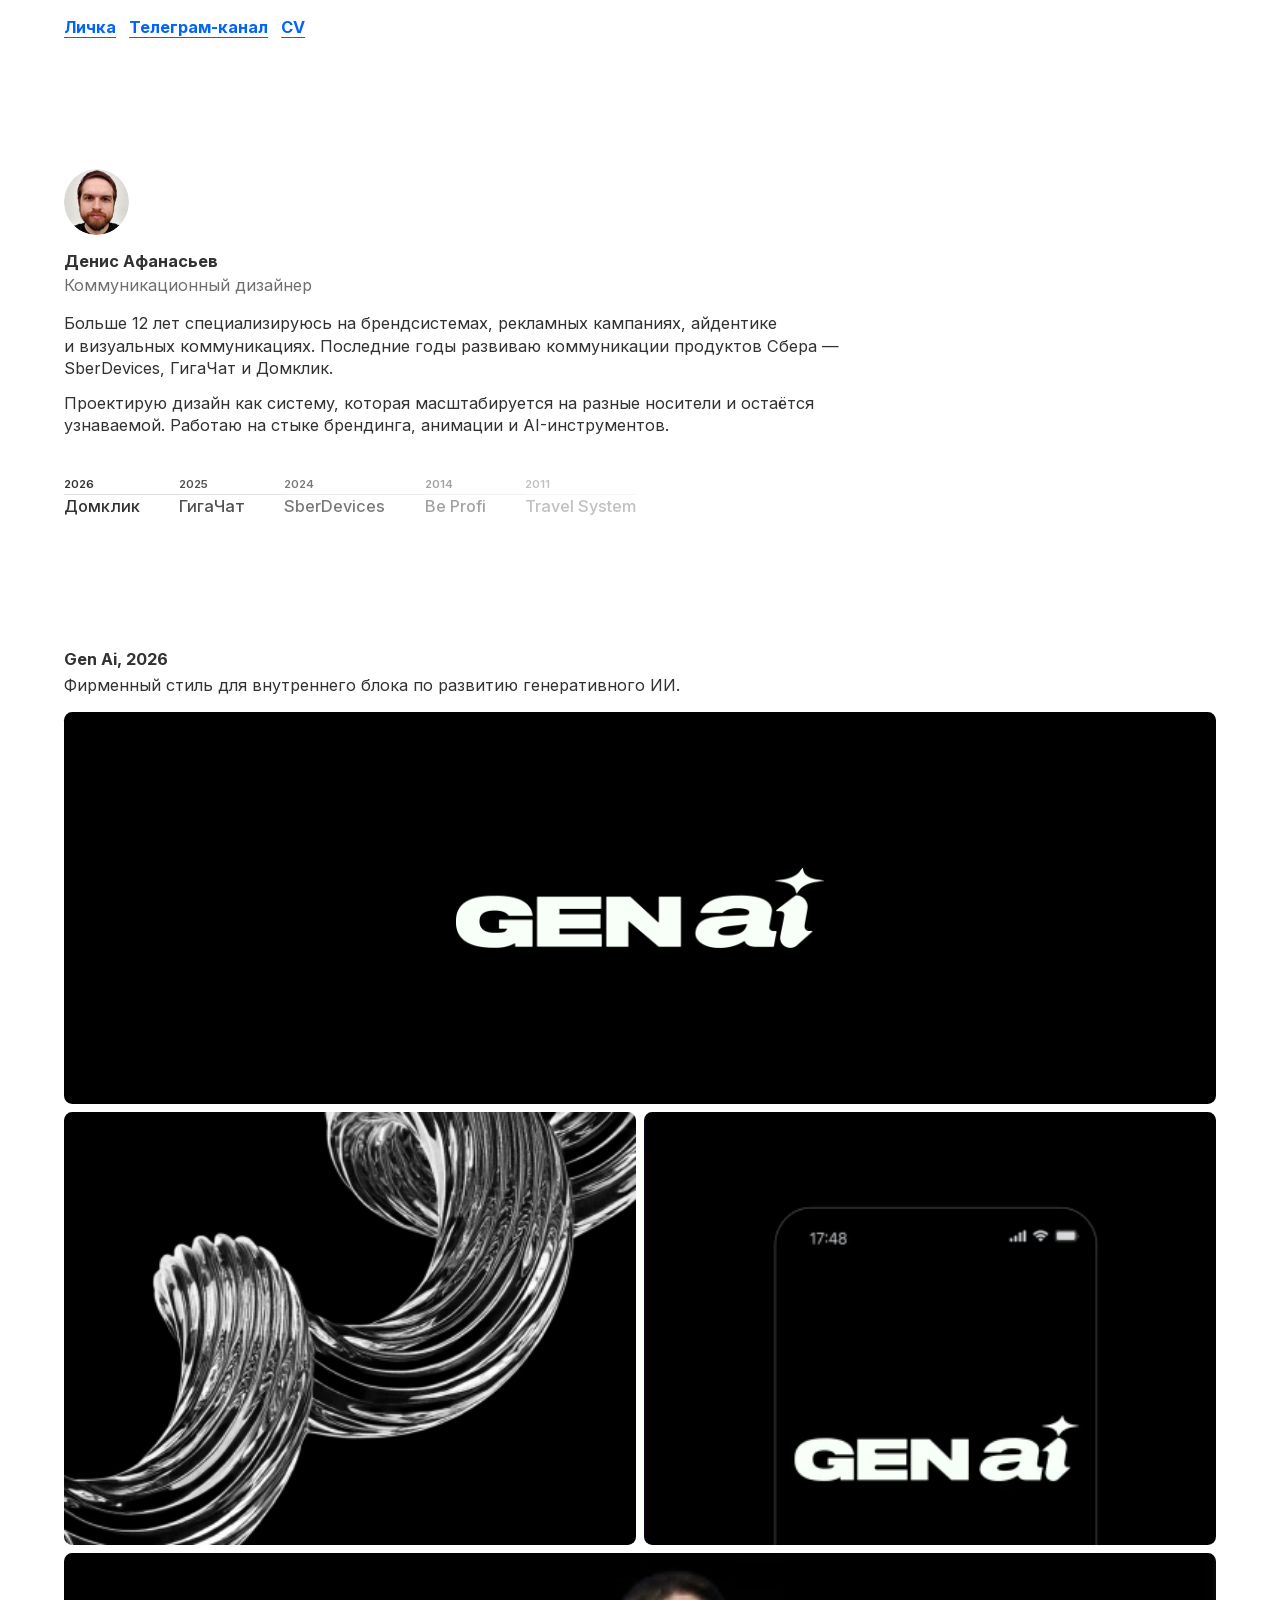
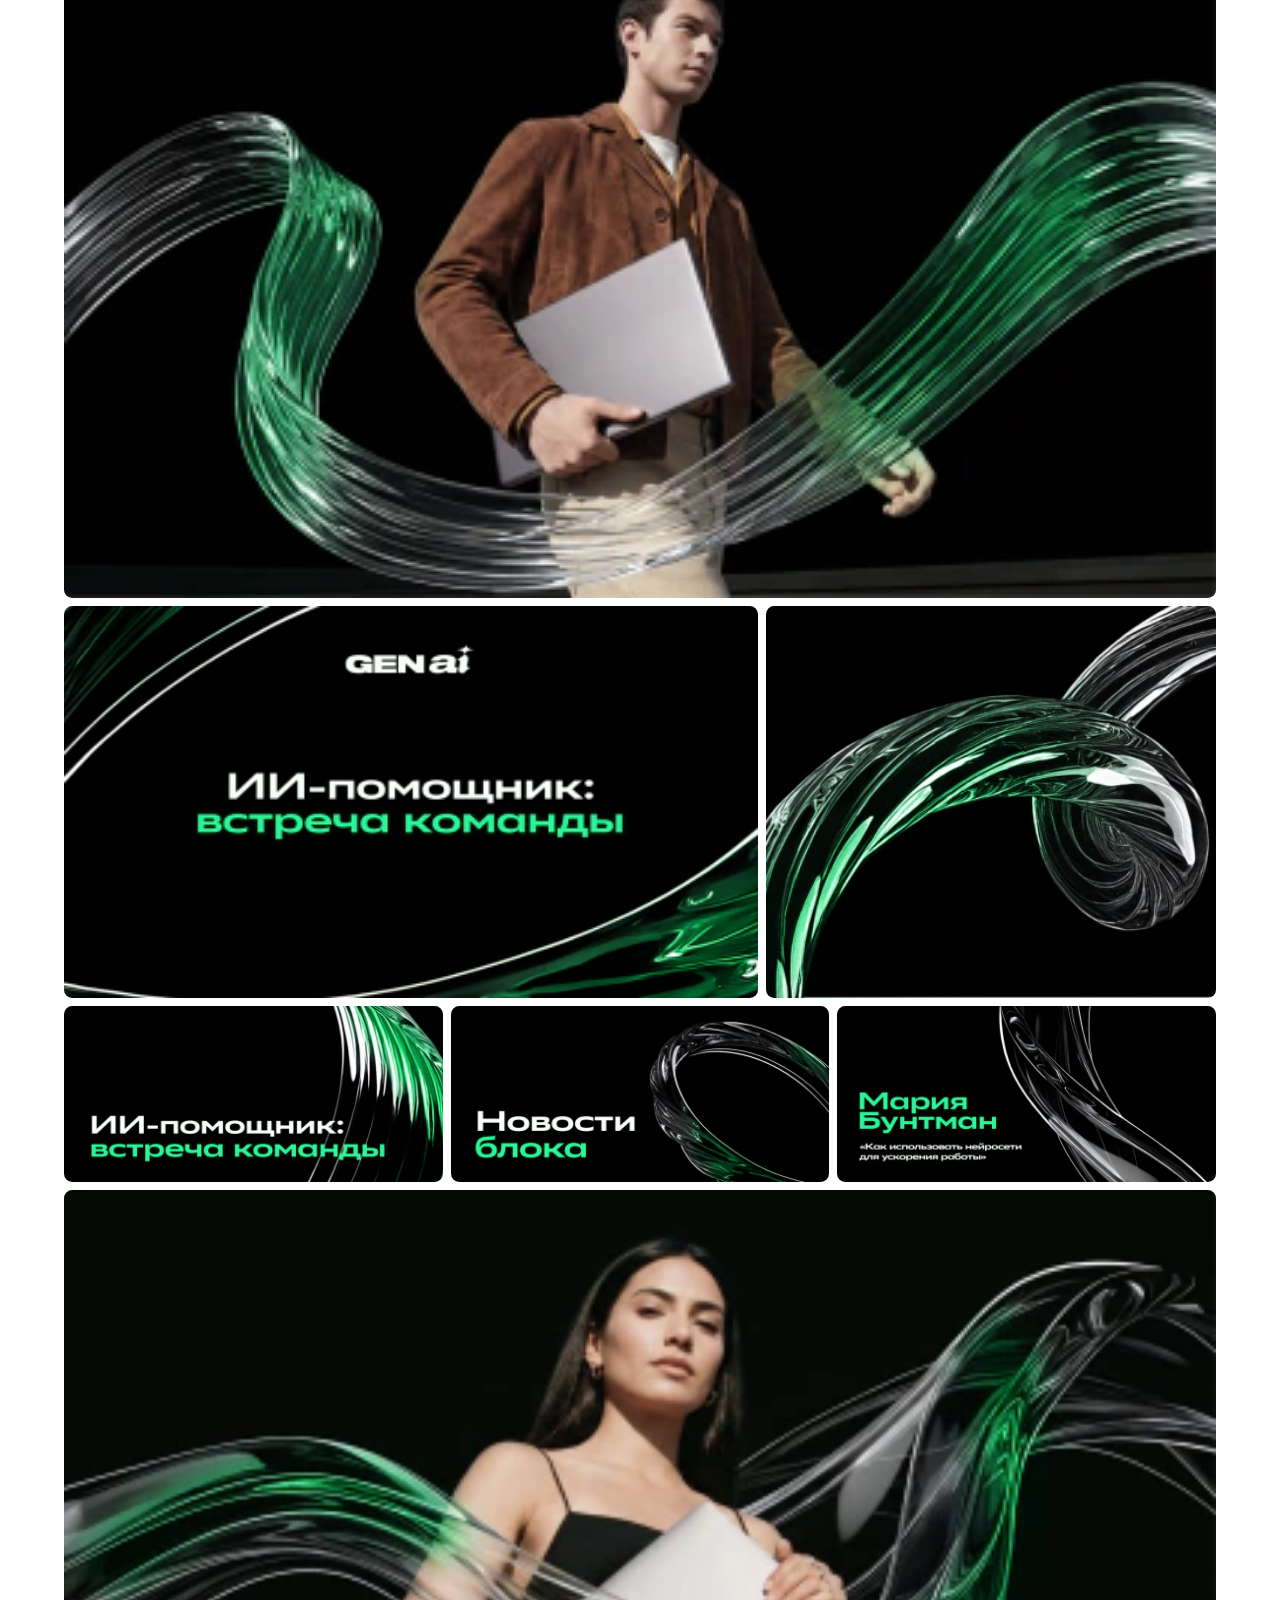
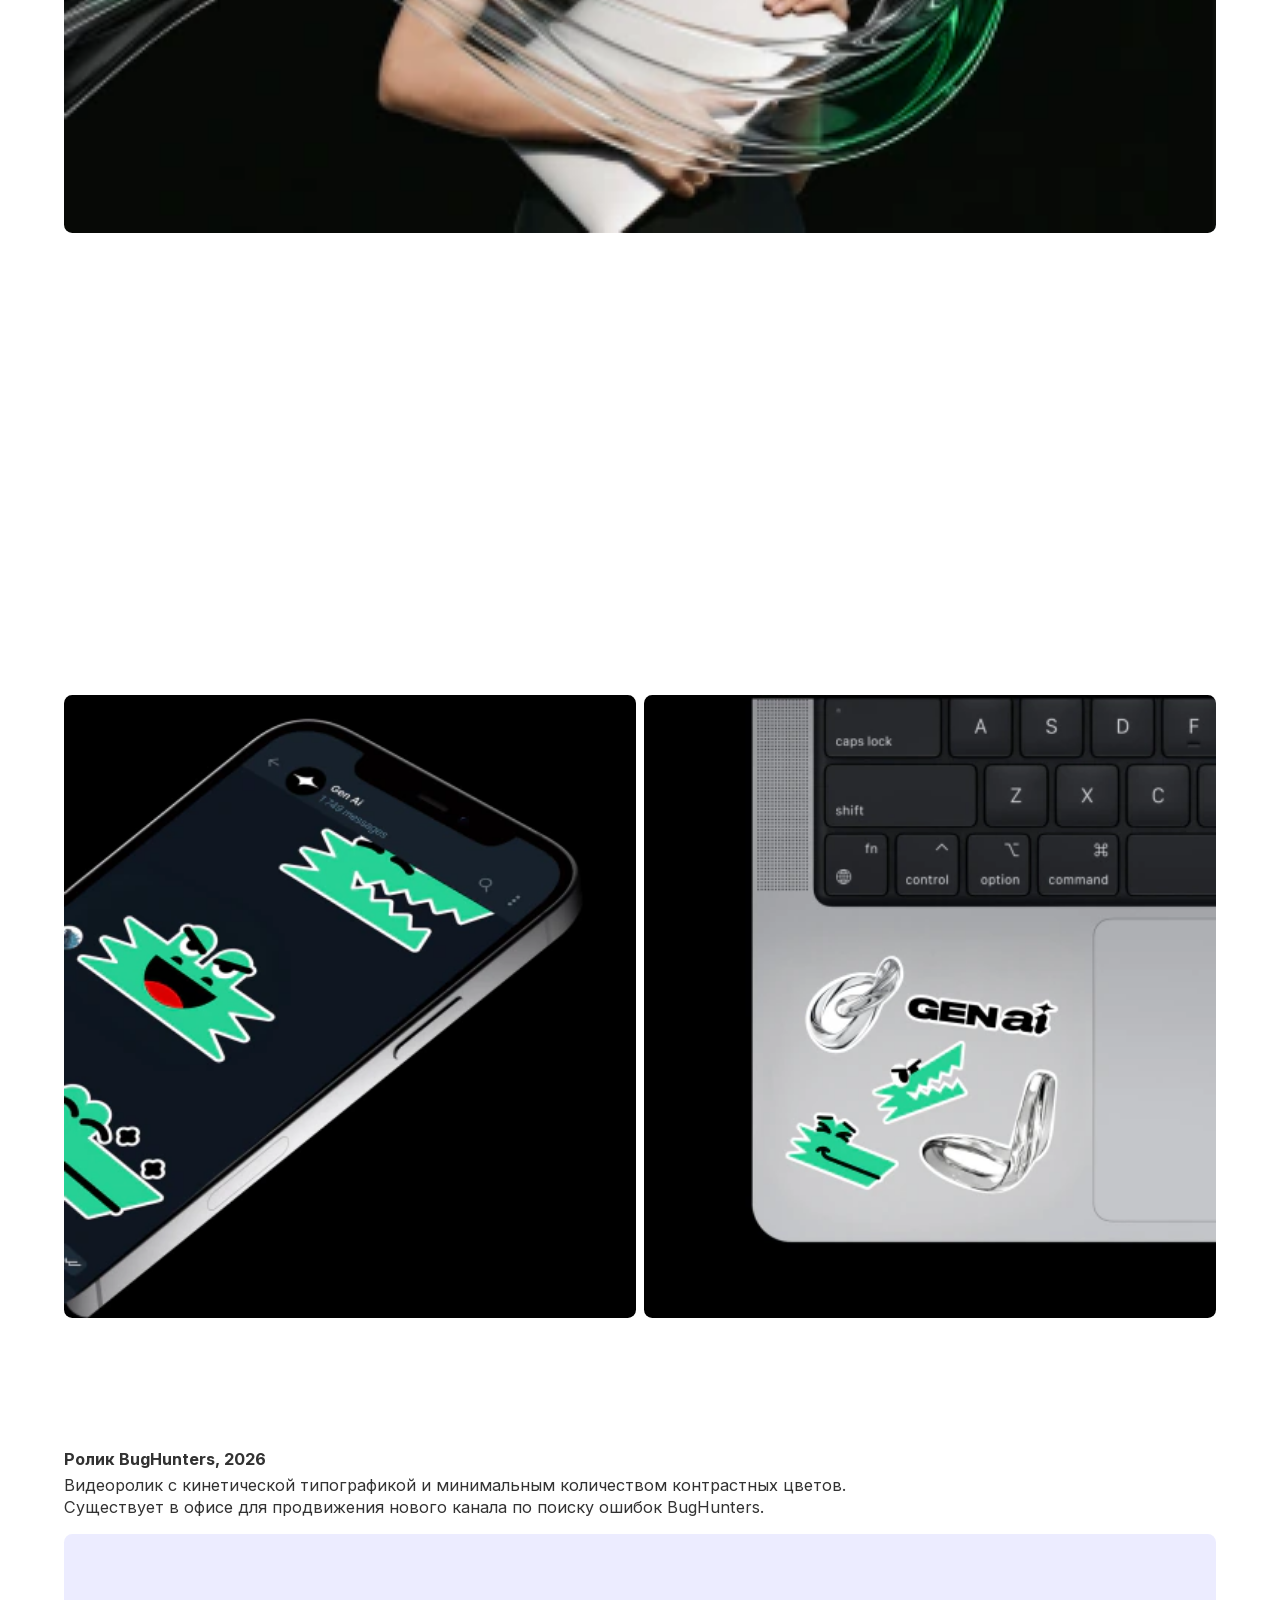
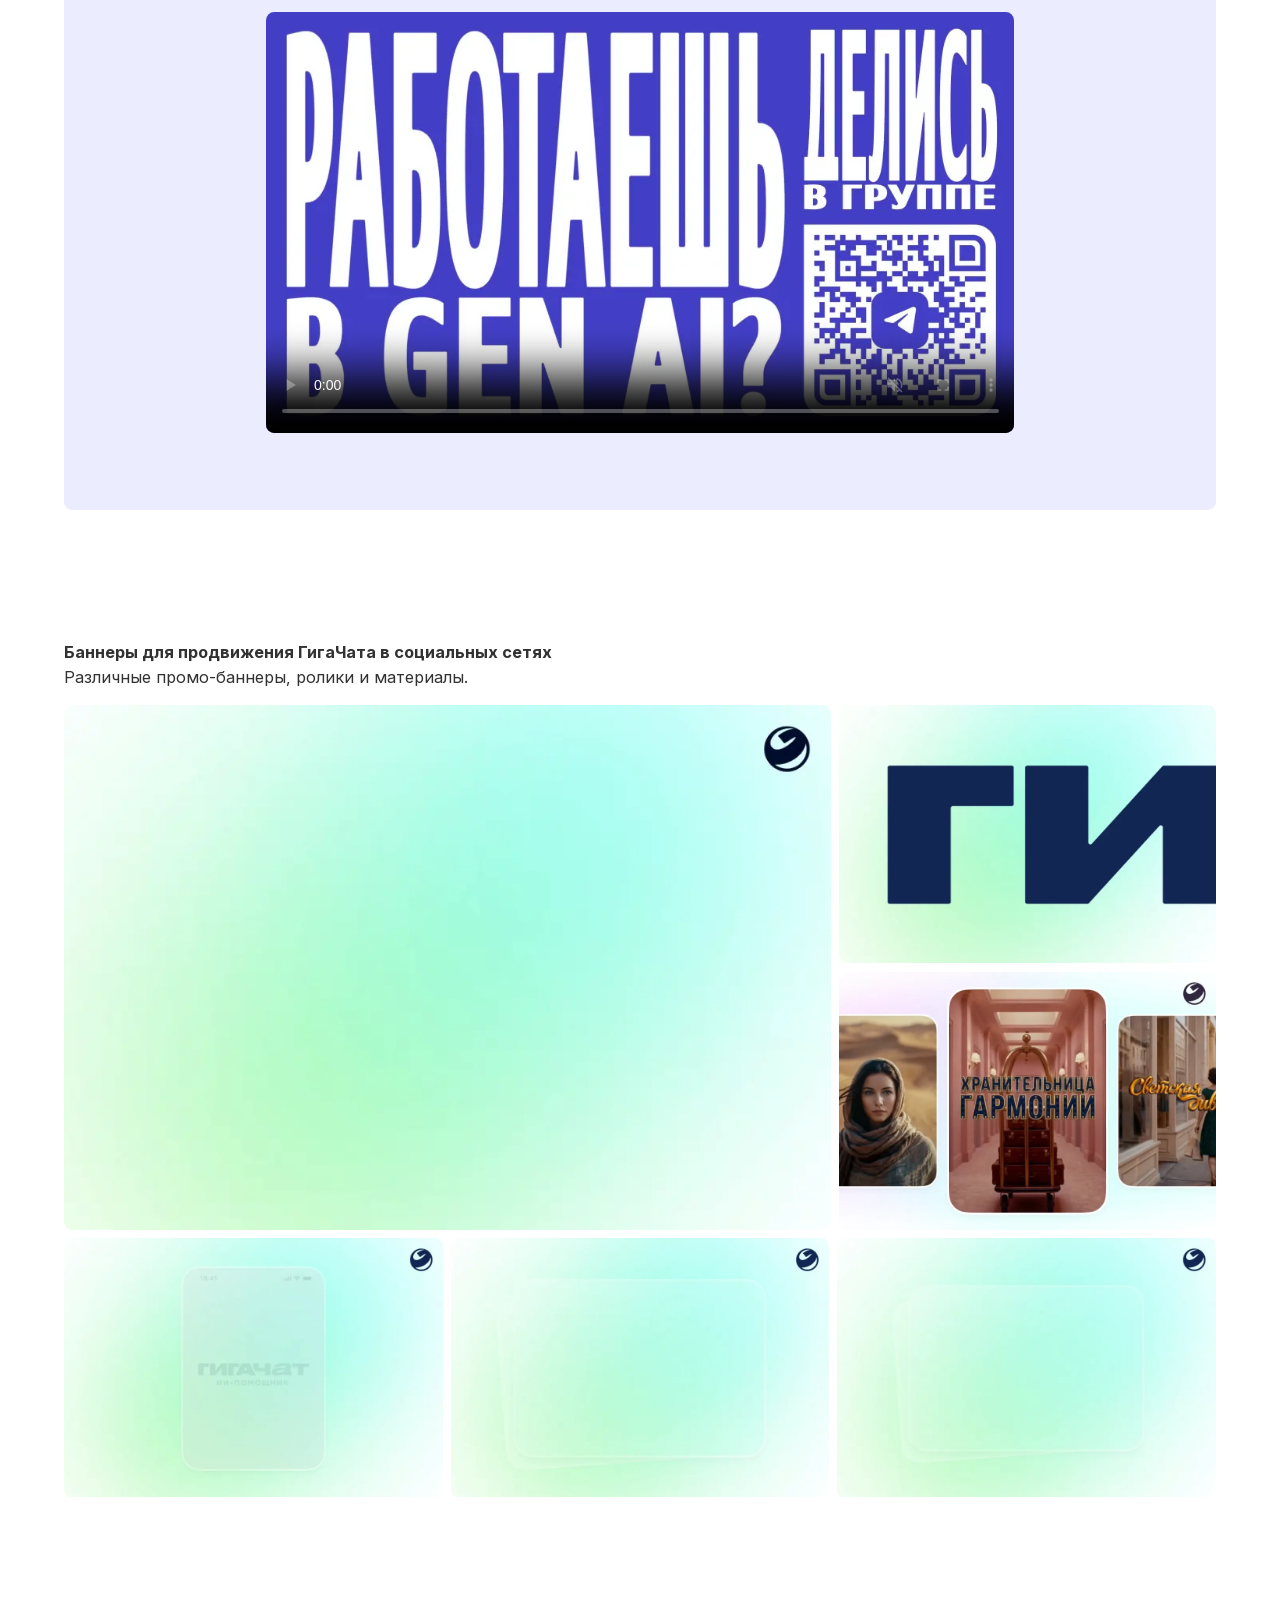
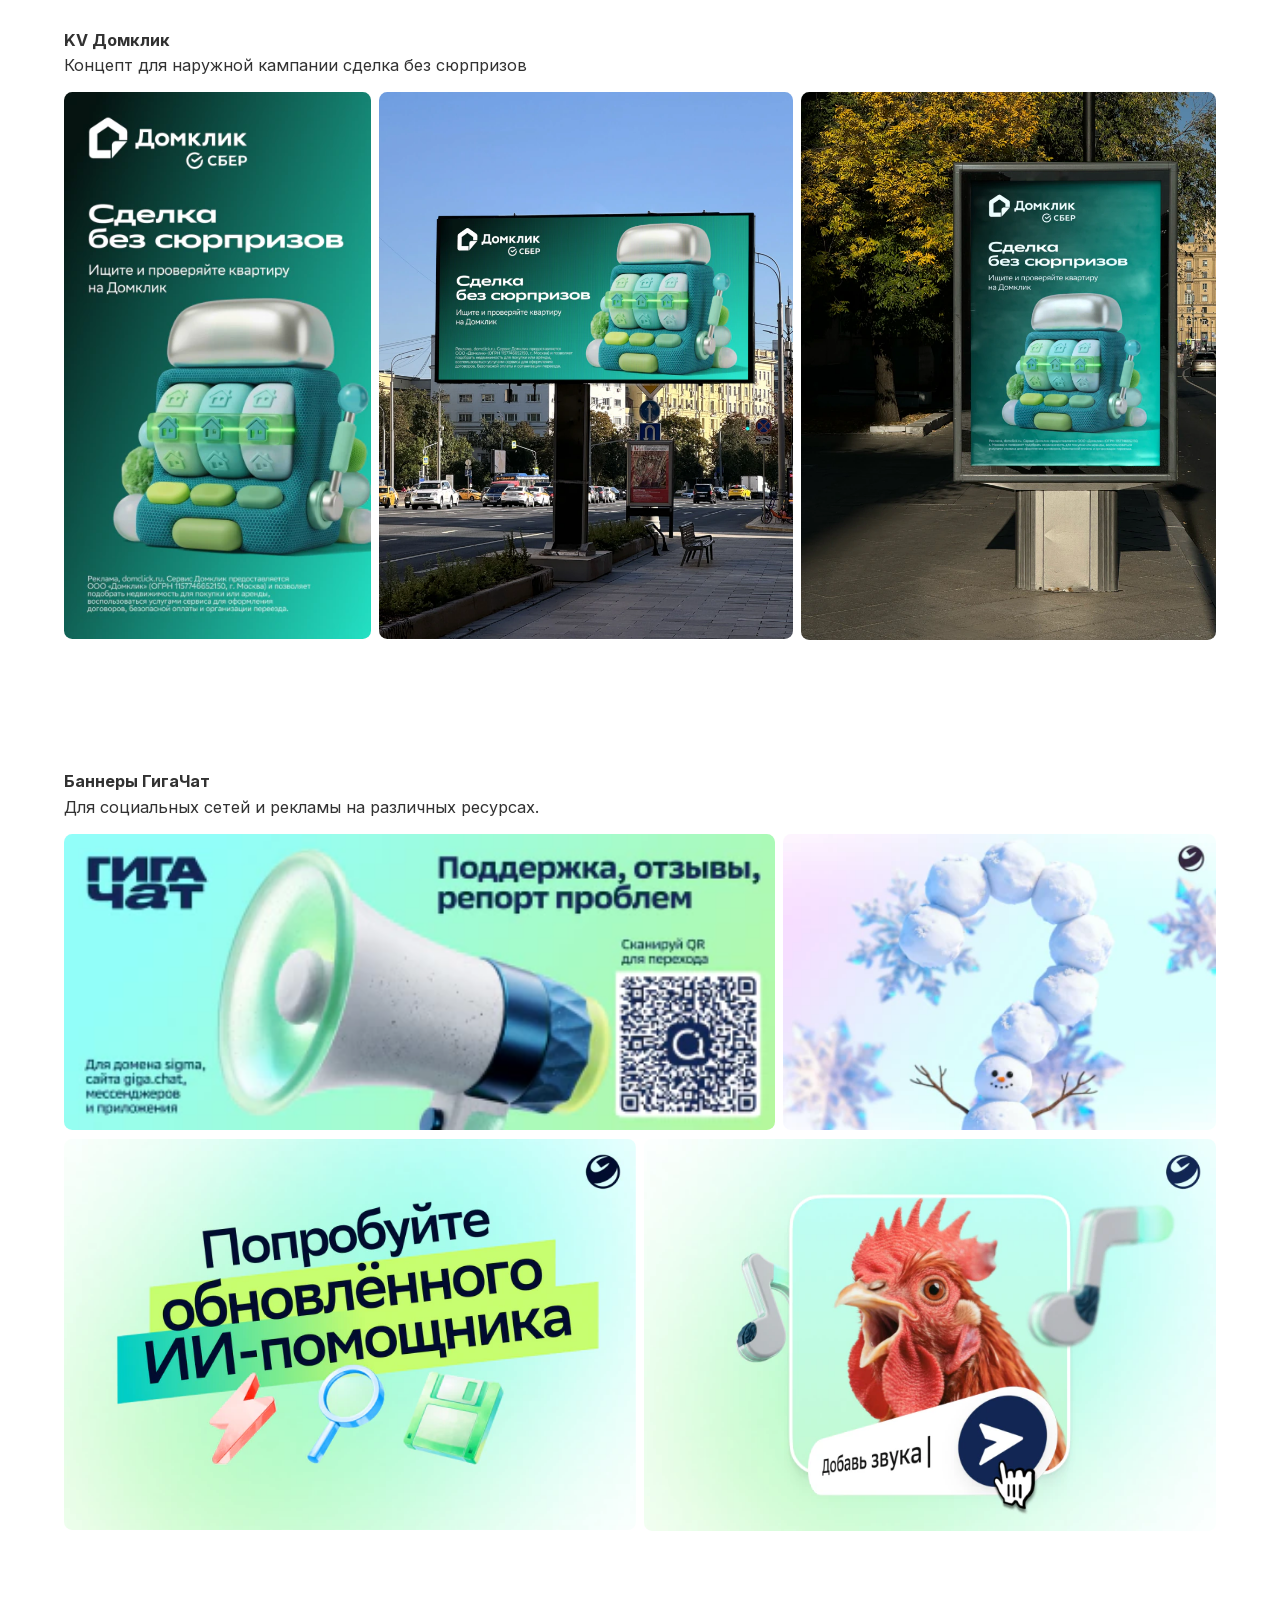
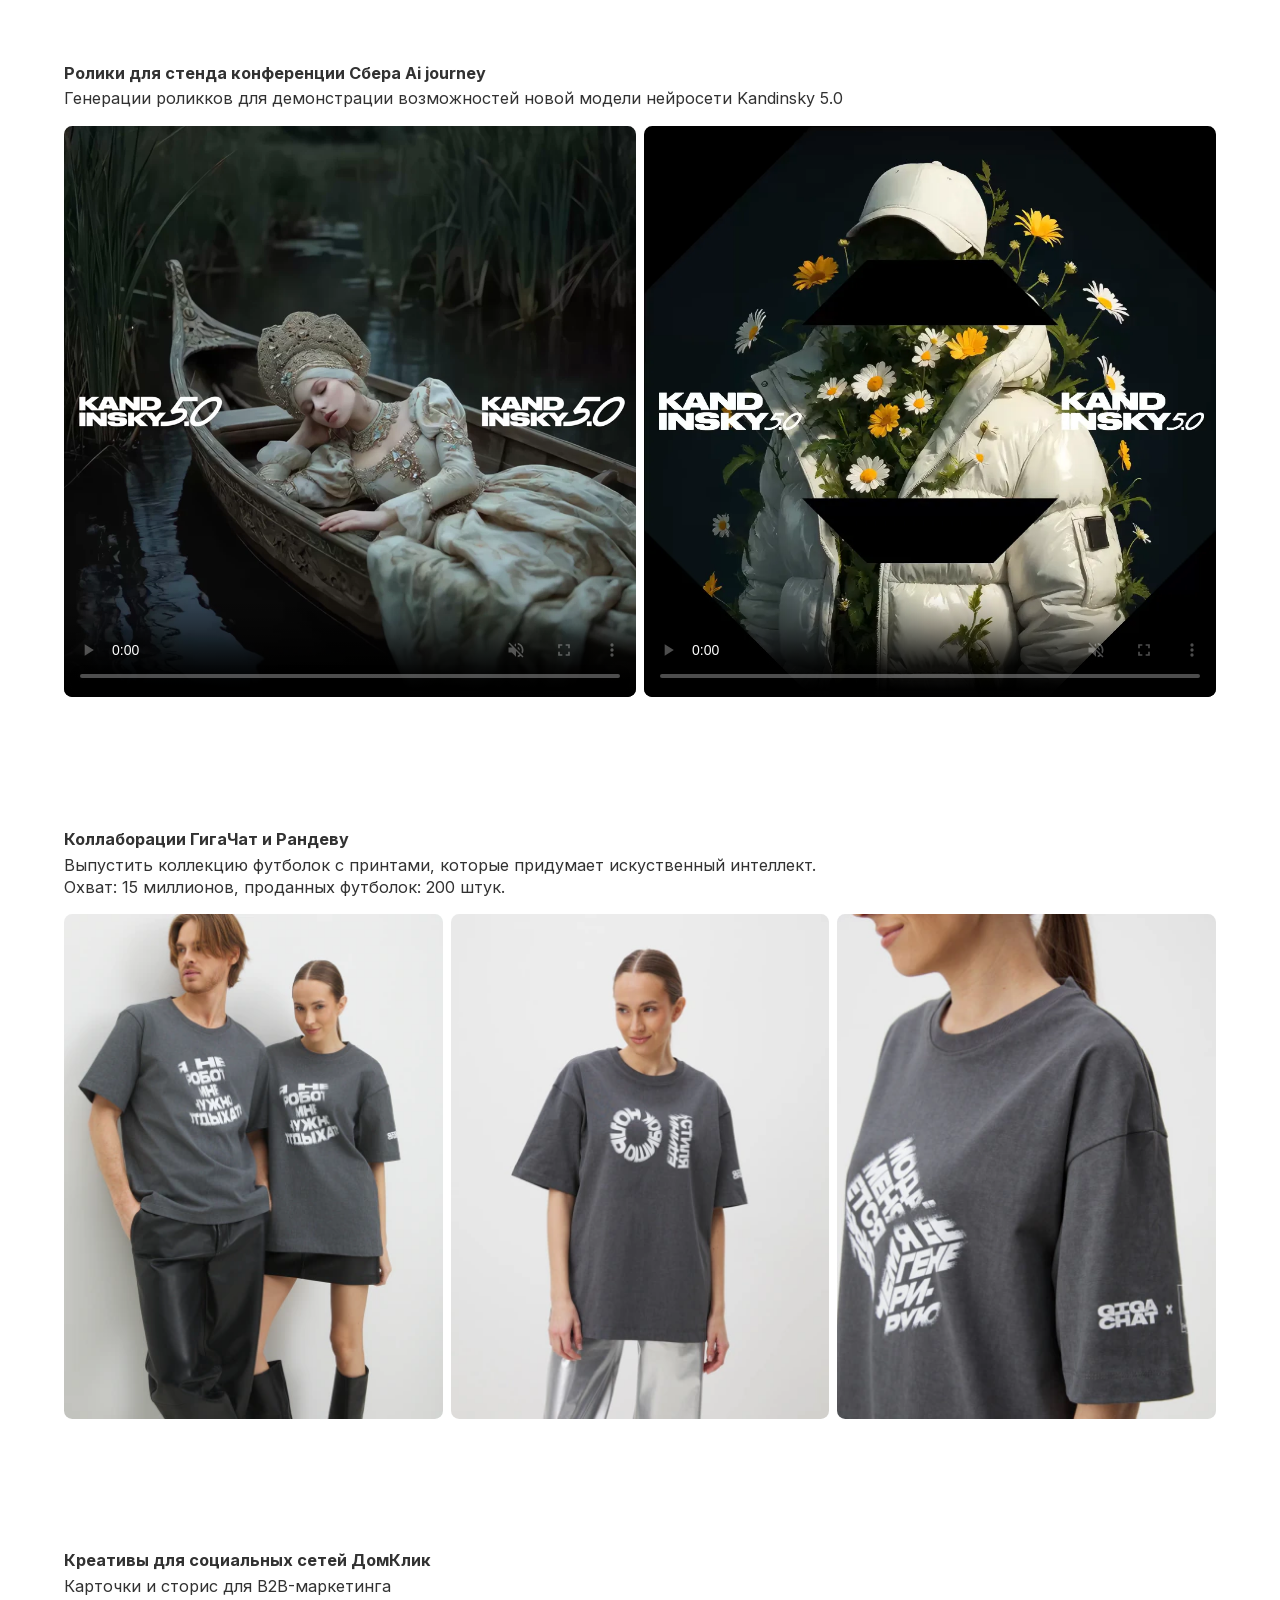
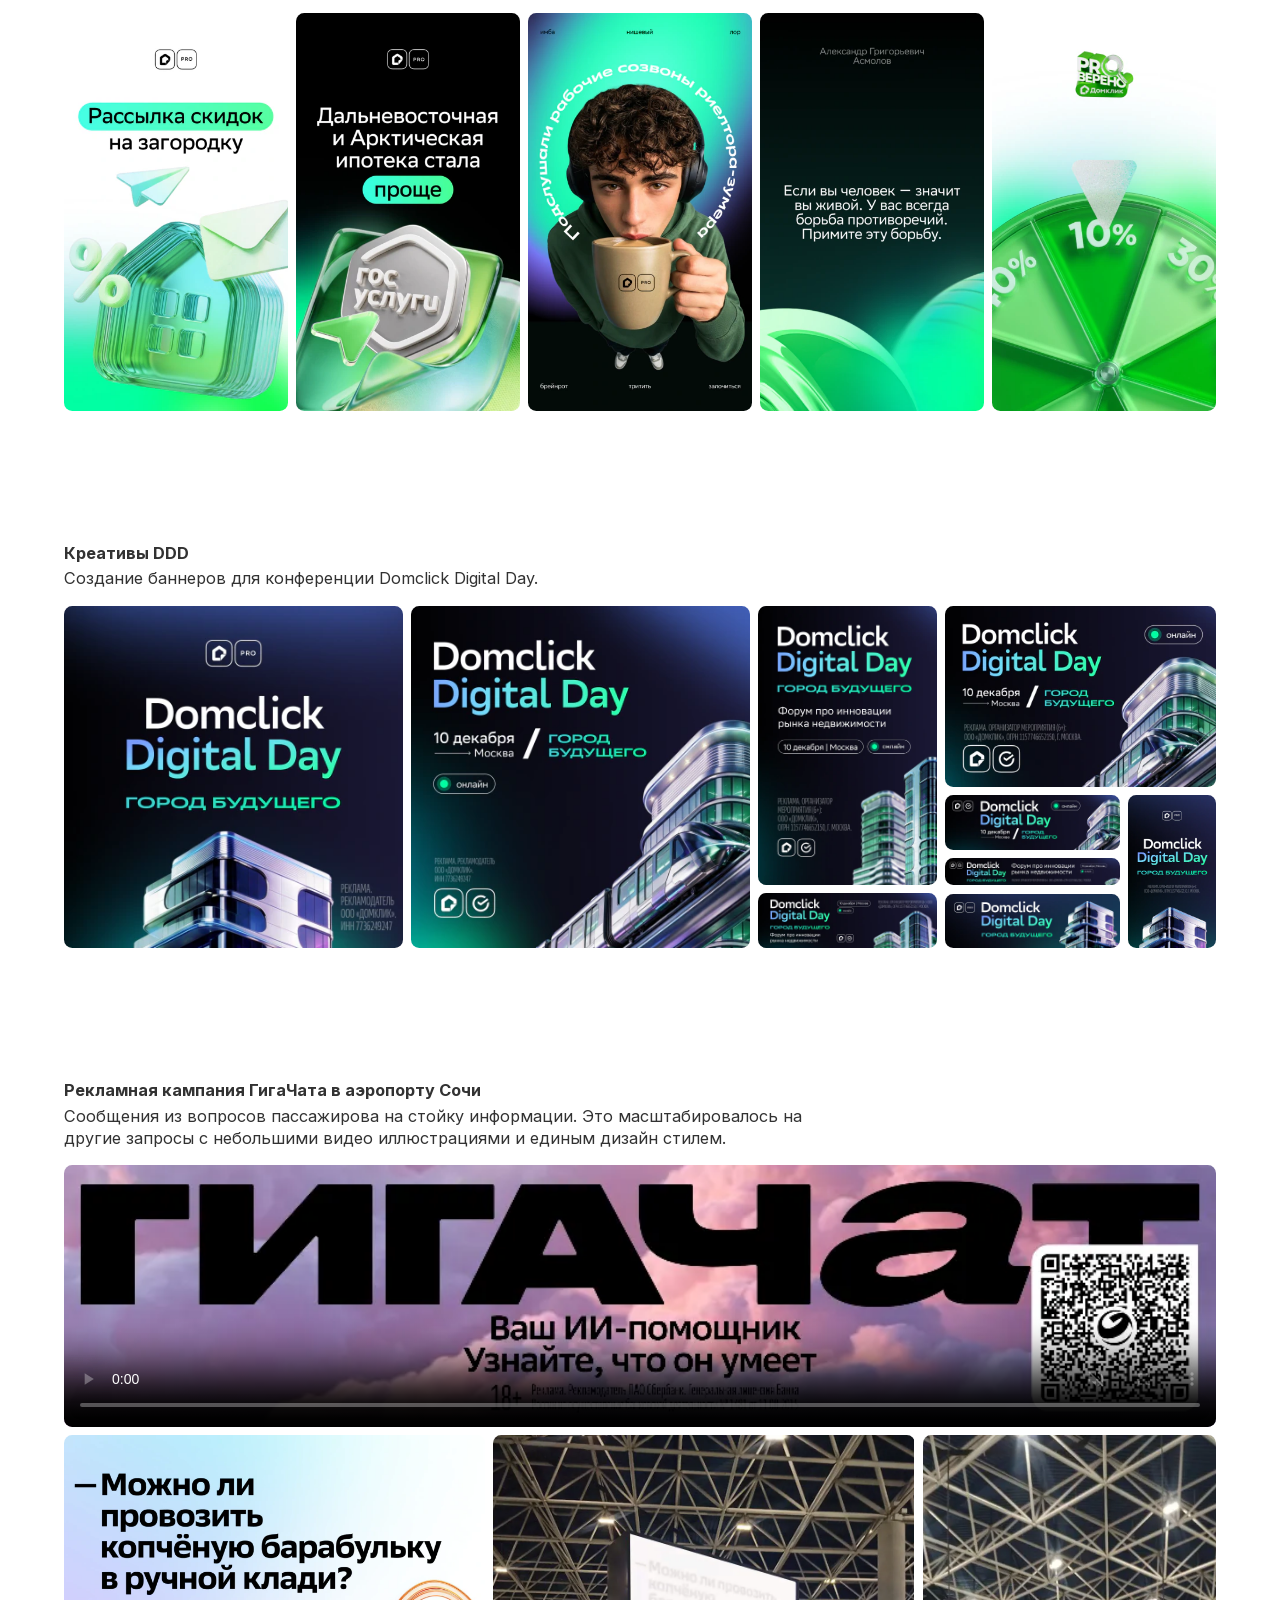
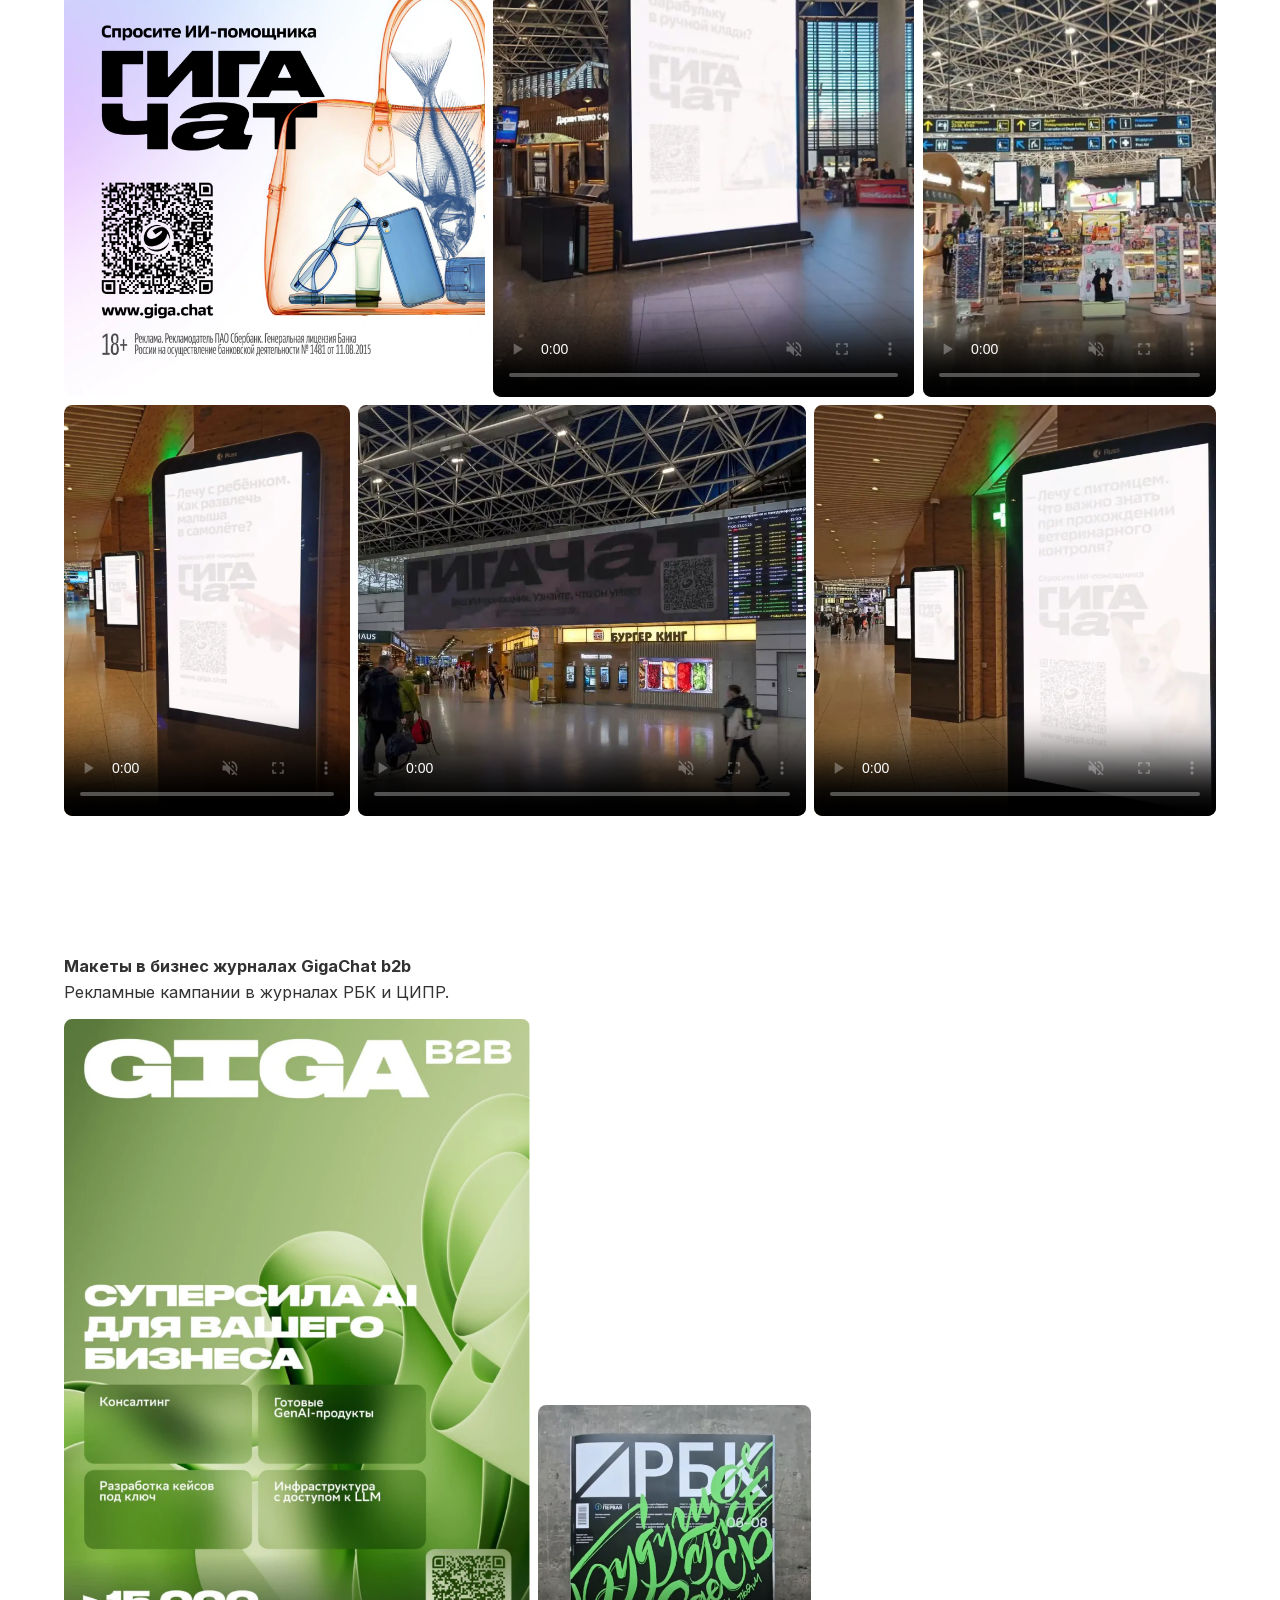
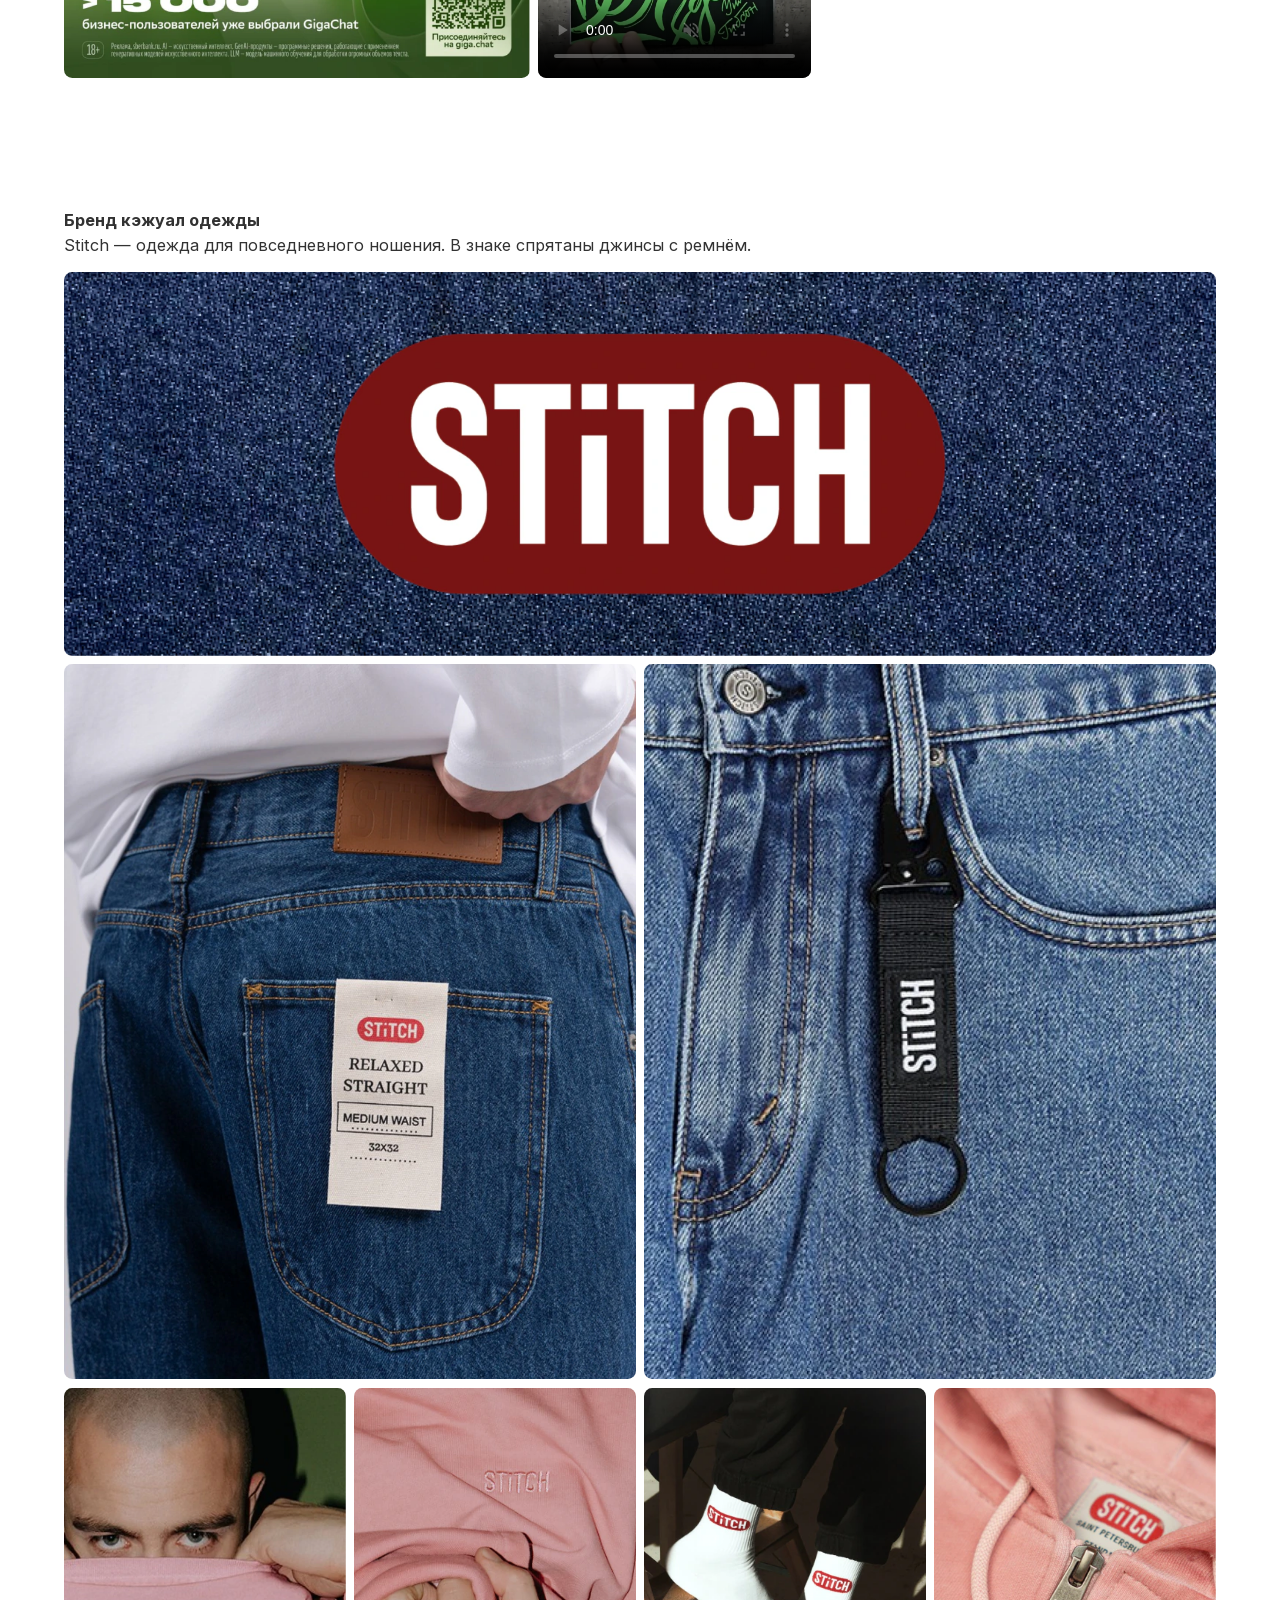
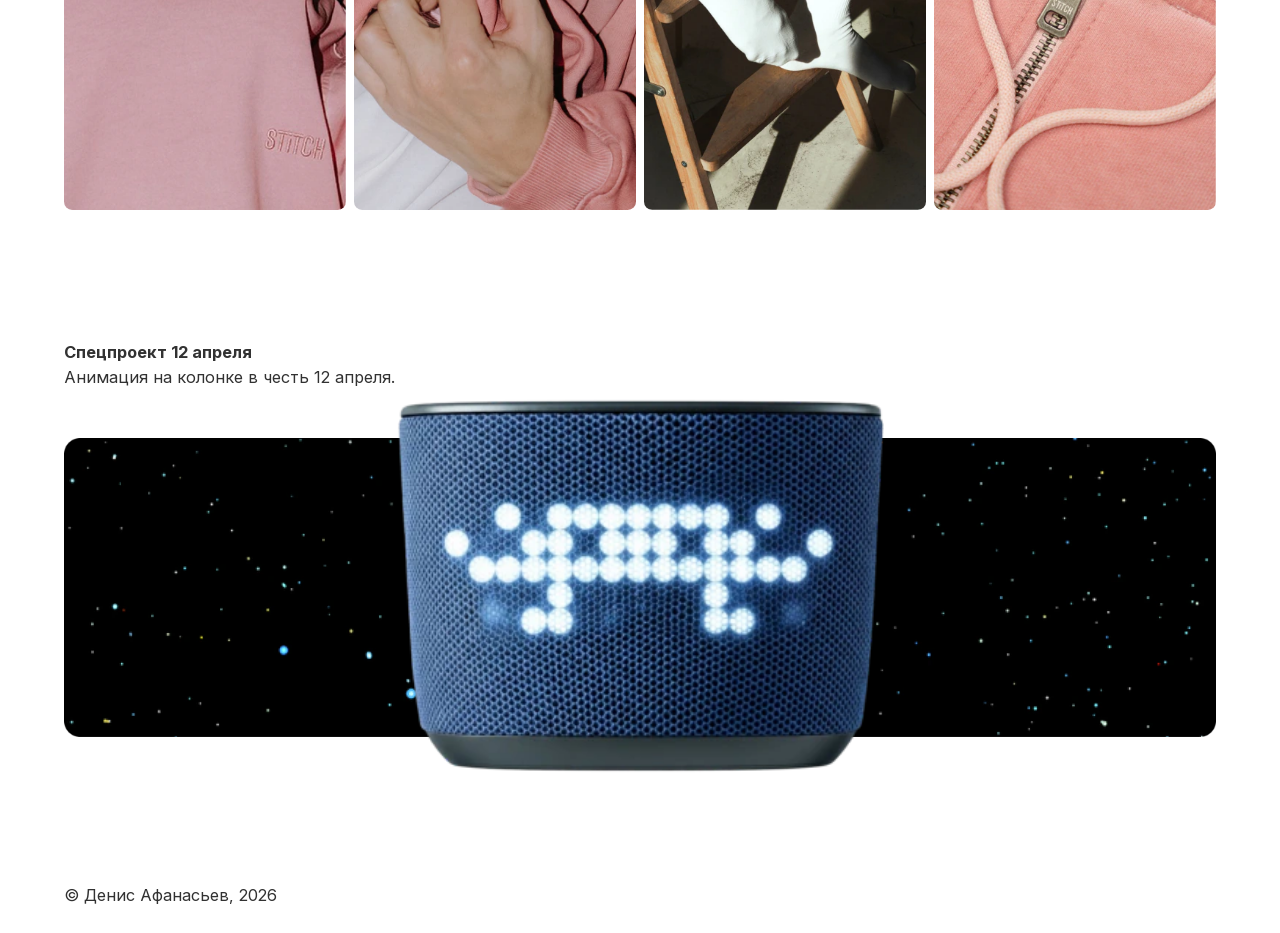
==== index.html @ 41ef8d49 "Merge branch 'main' of https://github.com/tsahilov/denis-portfolio" ====
<!DOCTYPE html>
<html lang="ru">

<head>
    <title>Денис Афанасьев</title>
    <meta charset="utf-8">
    <meta name="viewport" content="width=device-width, initial-scale=1.0">
    <link rel="icon" type="image/webp" href="images/responsive/favicon-64.webp">

    <link rel="preload" href="fonts/InterVariable-portfolio.woff2" as="font" type="font/woff2" crossorigin>
    <link rel="stylesheet" href="fonts/inter.css">
    <link rel="stylesheet" href="style.css">
    <script src="media.js" defer></script>
</head>

<body>

    <div class="v-space S"></div>
    <div class="v-space S desktop-only"></div>

    <div class="wrapper">

        <!-- Фото и контакты -->
        <header class="profile-header">

            <nav class="profile-links">
                <a href="https://t.me/phDaniel" target="_blank" rel="noopener noreferrer">Личка</a>
                <a href="https://t.me/uncharted_design" target="_blank" rel="noopener noreferrer">Телеграм-канал</a>
                <a href="#">CV</a>
            </nav>
        </header>

        <div class="v-space XL"></div>
        <div class="v-space S mobile-only"></div>

        <!-- О дизайнере -->
        <div class="experience">
            <img class="profile-photo" src="images/avatar-denis-2.webp" alt="Денис Афанасьев" width="244" height="244"
                decoding="async">

            <div class="v-space S"></div>
            <div class="v-space S"></div>
            <div class="v-space S mobile-only"></div>

            <!-- <h1>Денис Афанасьев — дизайнер&nbsp;коммуникаций</h1> -->
            <h1>Денис Афанасьев</h1>
            <p class="post">Коммуникационный дизайнер</p>
            
            <div class="v-space S mobile-only"></div>
            <div class="v-space S"></div>
            <div class="v-space S"></div>

            <p class="text-width">
                Больше 12 лет специа&shy;лизи&shy;руюсь на&nbsp;бренд&shy;системах,
                рекламных кампаниях, айдентике <span
                    class="desktop-nowrap">и&nbsp;визу&shy;аль&shy;ных</span>&nbsp;коммуникациях.
                По&shy;следние годы развиваю ком&shy;муникации продуктов Сбера&nbsp;—
                <span class="desktop-nowrap">SberDevices, ГигаЧат и Домклик.</span>
            </p>

            <p class="text-width">
                Проектирую дизайн как сис&shy;тему, которая мас&shy;шта&shy;би&shy;руется
                на разные носители и остаётся <span class="desktop-nowrap">узна&shy;ваемой. Работаю</span>&nbsp;на стыке
                брендинга, ани&shy;мации и
                AI-инструментов.
            </p>

            <div class="v-space M desktop-only"></div>
            <div class="v-space S desktop-only"></div>
            <div class="v-space S mobile-only"></div>
            <div class="v-space L mobile-only"></div>

            <!-- Шкала опыта -->
            <div class="experience-list" role="region" aria-label="Опыт работы" tabindex="0">

                <div class="experience-item">
                    <div class="experience-date">2026</div>
                    <div class="experience-company">Домклик</div>
                </div>

                <div class="experience-item">
                    <div class="experience-date">2025</div>
                    <div class="experience-company">ГигаЧат</div>
                </div>

                <div class="experience-item">
                    <div class="experience-date">2024</div>
                    <div class="experience-company">SberDevices</div>
                </div>

                <div class="experience-item">
                    <div class="experience-date">2014</div>
                    <div class="experience-company">Be Profi</div>
                </div>

                <div class="experience-item">
                    <div class="experience-date">2011</div>
                    <div class="experience-company">Travel System</div>
                </div>

            </div>
        </div>
    </div>

    <div class="v-space XL"></div>

    <div class="wrapper">
        <article class="work">
            <h2 class="work-title">Gen Ai, 2026</h2>
            <p class="text-width">
                Фирменный стиль для внутреннего блока по развитию генеративного ИИ.
            </p>

            <div class="v-space S"></div>
            <div class="v-space S"></div>

            <div class="work-gallery work-gallery--1">
                <div class="work-cover work-cover--genai">
                    <img src="images/responsive/genai-10-2704.webp"
                        srcset="images/responsive/genai-10-384.webp 384w, images/responsive/genai-10-768.webp 768w, images/responsive/genai-10-1152.webp 1152w, images/responsive/genai-10-1920.webp 1920w, images/responsive/genai-10-2704.webp 2704w"
                        sizes="(max-width: 767px) calc(55vw - 0.66em), (max-width: 768px) calc(32vw - 0.384em), 30.72vw"
                        alt="GenAI" width="2704" height="592" decoding="async">
                </div>
            </div>

            <div class="v-space S"></div>

            <div class="work-gallery work-gallery--2">
                <img src="images/responsive/genai-11-1762.webp"
                    srcset="images/responsive/genai-11-384.webp 384w, images/responsive/genai-11-768.webp 768w, images/responsive/genai-11-1152.webp 1152w, images/responsive/genai-11-1762.webp 1762w"
                    sizes="auto, 100vw" alt="" width="1762" height="1334" decoding="async" loading="lazy">
                <img src="images/responsive/genai-12-1762.webp"
                    srcset="images/responsive/genai-12-384.webp 384w, images/responsive/genai-12-768.webp 768w, images/responsive/genai-12-1152.webp 1152w, images/responsive/genai-12-1762.webp 1762w"
                    sizes="auto, 100vw" alt="" width="1762" height="1334" decoding="async" loading="lazy">
            </div>

            <div class="v-space S"></div>

            <!-- <div class="work-gallery work-gallery--1">
                <img src="images/genai-40.webp" alt="" width="2744" height="1544" decoding="async" loading="lazy">
            </div> -->

            <div class="work-gallery work-gallery--1">
                <img src="images/responsive/genai-15-3691.webp" srcset="images/responsive/genai-15-384.webp 384w, images/responsive/genai-15-768.webp 768w, images/responsive/genai-15-1152.webp 1152w, images/responsive/genai-15-1920.webp 1920w, images/responsive/genai-15-3691.webp 2760w" sizes="auto, 100vw" width="2760" height="1544" decoding="async" loading="lazy">
            </div>

            <div class="v-space S"></div>

            <div class="work-gallery work-gallery--split">
                <img src="images/responsive/genai-20-2224.webp"
                    srcset="images/responsive/genai-20-384.webp 384w, images/responsive/genai-20-768.webp 768w, images/responsive/genai-20-1152.webp 1152w, images/responsive/genai-20-1920.webp 1920w, images/responsive/genai-20-2224.webp 2224w"
                    sizes="auto, 100vw" alt="" width="2224" height="1256" decoding="async" loading="lazy">
                <img src="images/responsive/genai-30-1440.webp"
                    srcset="images/responsive/genai-30-384.webp 384w, images/responsive/genai-30-768.webp 768w, images/responsive/genai-30-1152.webp 1152w, images/responsive/genai-30-1440.webp 1440w"
                    sizes="auto, 100vw" alt="" width="1440" height="1256" decoding="async" loading="lazy">
            </div>

            <div class="v-space S"></div>

            <div class="work-gallery work-gallery--3">
                <img src="images/responsive/genai-trio-10-1200.webp"
                    srcset="images/responsive/genai-trio-10-384.webp 384w, images/responsive/genai-trio-10-768.webp 768w, images/responsive/genai-trio-10-1152.webp 1152w, images/responsive/genai-trio-10-1200.webp 1200w"
                    sizes="auto, 100vw" alt="" width="1200" height="558" decoding="async" loading="lazy">
                <img src="images/responsive/genai-trio-20-1200.webp"
                    srcset="images/responsive/genai-trio-20-384.webp 384w, images/responsive/genai-trio-20-768.webp 768w, images/responsive/genai-trio-20-1152.webp 1152w, images/responsive/genai-trio-20-1200.webp 1200w"
                    sizes="auto, 100vw" alt="" width="1200" height="558" decoding="async" loading="lazy">
                <img src="images/responsive/genai-trio-30-1200.webp"
                    srcset="images/responsive/genai-trio-30-384.webp 384w, images/responsive/genai-trio-30-768.webp 768w, images/responsive/genai-trio-30-1152.webp 1152w, images/responsive/genai-trio-30-1200.webp 1200w"
                    sizes="auto, 100vw" alt="" width="1200" height="558" decoding="async" loading="lazy">
            </div>

            <div class="v-space S"></div>

            <div class="work-gallery work-gallery--1">
                <img src="images/responsive/genai-55-3691.webp"
                    srcset="images/responsive/genai-55-384.webp 384w, images/responsive/genai-55-768.webp 768w, images/responsive/genai-55-1152.webp 1152w, images/responsive/genai-55-1920.webp 1920w, images/responsive/genai-55-3691.webp 3691w"
                    sizes="auto, 100vw" alt="" width="3691" height="2060" decoding="async" loading="lazy">
            </div>

            <div class="v-space S"></div>

            <div class="work-gallery work-gallery--1">
                <picture>
                    <source media="(max-width: 767px)"
                        srcset="images/responsive/genai-80-mobile-384.webp 384w, images/responsive/genai-80-mobile-768.webp 768w, images/responsive/genai-80-mobile-1152.webp 1152w, images/responsive/genai-80-mobile-1426.webp 1426w"
                        sizes="auto, calc(100vw - 1.2em)" width="1426" height="3232">
                    <img src="images/responsive/genai-80-3691.webp"
                        srcset="images/responsive/genai-80-384.webp 384w, images/responsive/genai-80-768.webp 768w, images/responsive/genai-80-1152.webp 1152w, images/responsive/genai-80-1920.webp 1920w, images/responsive/genai-80-3691.webp 3691w"
                        sizes="auto, 100vw" alt="" width="3691" height="1428" decoding="async" loading="lazy">
                </picture>
            </div>

            <div class="v-space S"></div>

            <div class="work-gallery work-gallery--2">
                <img src="images/responsive/genai-85-1816.webp"
                    srcset="images/responsive/genai-85-384.webp 384w, images/responsive/genai-85-768.webp 768w, images/responsive/genai-85-1152.webp 1152w, images/responsive/genai-85-1816.webp 1816w"
                    sizes="auto, 100vw" alt="" width="1816" height="1976" decoding="async" loading="lazy">
                <img src="images/responsive/genai-86-1816.webp"
                    srcset="images/responsive/genai-86-384.webp 384w, images/responsive/genai-86-768.webp 768w, images/responsive/genai-86-1152.webp 1152w, images/responsive/genai-86-1816.webp 1816w"
                    sizes="auto, 100vw" alt="" width="1816" height="1976" decoding="async" loading="lazy">
            </div>
        </article>
    </div>


    <div class="v-space XL"></div>

    <div class="wrapper">
        <article class="work">
            <h2 class="work-title">Ролик BugHunters, 2026</h2>
            <p class="text-width">
                Видеоролик с кинетической типографикой и минимальным количеством контрастных цветов. Существует в
                офисе для продвижения нового канала по поиску ошибок BugHunters.
            </p>

            <div class="v-space S"></div>
            <div class="v-space S"></div>

            <div class="work-gallery work-gallery--1">
                <div class="work-cover work-cover--bughunters">
                    <video data-lazy-video muted loop playsinline preload="none" width="1920" height="1080"
                        data-poster="images/posters/giga_bugs.webp">
                        <source data-src="video/optimized/giga_bugs-1920.mp4"
                            data-variants='[{"src":"video/optimized/giga_bugs-768.mp4","width":768},{"src":"video/optimized/giga_bugs-1536.mp4","width":1536},{"src":"video/optimized/giga_bugs-1920.mp4","width":1920}]'
                            type="video/mp4">
                    </video>
                    <noscript><a href="video/optimized/giga_bugs-768.mp4">Смотреть видео</a></noscript>
                </div>
            </div>



        </article>
    </div>


    <div class="v-space XL"></div>

    <div class="wrapper">
        <article class="work">
            <h2 class="work-title">Баннеры для продвижения ГигаЧата в социальных сетях</h2>
            <p class="text-width">
                Различные промо-баннеры, ролики и материалы.
            </p>

            <div class="v-space S"></div>
            <div class="v-space S"></div>


            <div class="work-gallery work-gallery--promo">

                <!-- Большое видео слева -->
                <div class="promo-main">
                    <video data-lazy-video muted loop playsinline preload="none" width="1080" height="740"
                        data-poster="images/posters/giga-promo-10.webp">
                        <source data-src="video/optimized/giga-promo-10-1080.mp4"
                            data-variants='[{"src":"video/optimized/giga-promo-10-768.mp4","width":768},{"src":"video/optimized/giga-promo-10-1080.mp4","width":1080}]'
                            type="video/mp4">
                    </video>
                    <noscript><a href="video/optimized/giga-promo-10-768.mp4">Смотреть видео</a></noscript>
                </div>

                <!-- Два видео справа -->
                <div class="promo-side">
                    <div class="promo-thumb">
                        <video data-lazy-video muted loop playsinline preload="none" width="1080" height="740"
                            data-poster="images/posters/giga-promo-20.webp">
                            <source data-src="video/optimized/giga-promo-20-1080.mp4"
                                data-variants='[{"src":"video/optimized/giga-promo-20-768.mp4","width":768},{"src":"video/optimized/giga-promo-20-1080.mp4","width":1080}]'
                                type="video/mp4">
                        </video>
                        <noscript><a href="video/optimized/giga-promo-20-768.mp4">Смотреть видео</a></noscript>
                    </div>

                    <div class="promo-thumb">
                        <video data-lazy-video muted loop playsinline preload="none" width="1080" height="740"
                            data-poster="images/posters/giga-promo-30.webp">
                            <source data-src="video/optimized/giga-promo-30-1080.mp4"
                                data-variants='[{"src":"video/optimized/giga-promo-30-768.mp4","width":768},{"src":"video/optimized/giga-promo-30-1080.mp4","width":1080}]'
                                type="video/mp4">
                        </video>
                        <noscript><a href="video/optimized/giga-promo-30-768.mp4">Смотреть видео</a></noscript>
                    </div>
                </div>

            </div>

            <div class="v-space S"></div>

            <div class="work-gallery work-gallery--3">
                <video data-lazy-video muted loop playsinline preload="none" width="1080" height="740"
                    data-poster="images/posters/giga-promo-trio-1.webp">
                    <source data-src="video/optimized/giga-promo-trio-1-1080.mp4"
                        data-variants='[{"src":"video/optimized/giga-promo-trio-1-768.mp4","width":768},{"src":"video/optimized/giga-promo-trio-1-1080.mp4","width":1080}]'
                        type="video/mp4">
                </video>
                <noscript><a href="video/optimized/giga-promo-trio-1-768.mp4">Смотреть видео</a></noscript>

                <video data-lazy-video muted loop playsinline preload="none" width="1080" height="740"
                    data-poster="images/posters/giga-promo-trio-2.webp">
                    <source data-src="video/optimized/giga-promo-trio-2-1080.mp4"
                        data-variants='[{"src":"video/optimized/giga-promo-trio-2-768.mp4","width":768},{"src":"video/optimized/giga-promo-trio-2-1080.mp4","width":1080}]'
                        type="video/mp4">
                </video>
                <noscript><a href="video/optimized/giga-promo-trio-2-768.mp4">Смотреть видео</a></noscript>

                <video data-lazy-video muted loop playsinline preload="none" width="1080" height="740"
                    data-poster="images/posters/giga-promo-trio-3.webp">
                    <source data-src="video/optimized/giga-promo-trio-3-1080.mp4"
                        data-variants='[{"src":"video/optimized/giga-promo-trio-3-768.mp4","width":768},{"src":"video/optimized/giga-promo-trio-3-1080.mp4","width":1080}]'
                        type="video/mp4">
                </video>
                <noscript><a href="video/optimized/giga-promo-trio-3-768.mp4">Смотреть видео</a></noscript>
            </div>



        </article>
    </div>



    <div class="v-space XL"></div>

    <div class="wrapper">
        <article class="work">
            <h2 class="work-title">KV Домклик</h2>
            <p class="text-width">
                Концепт для наружной кампании сделка без сюрпризов
            </p>

            <div class="v-space S"></div>
            <div class="v-space S"></div>


            <div class="work-gallery work-gallery--kv-trio work-gallery--mobile-scroll">
                <img src="images/responsive/domclick-10-982.webp"
                    srcset="images/responsive/domclick-10-384.webp 384w, images/responsive/domclick-10-768.webp 768w, images/responsive/domclick-10-982.webp 982w"
                    sizes="auto, 100vw" alt="" width="982" height="1752" decoding="async" loading="lazy">
                <img src="images/responsive/domclick-20-1326.webp"
                    srcset="images/responsive/domclick-20-384.webp 384w, images/responsive/domclick-20-768.webp 768w, images/responsive/domclick-20-1152.webp 1152w, images/responsive/domclick-20-1326.webp 1326w"
                    sizes="auto, 100vw" alt="" width="1326" height="1750" decoding="async" loading="lazy">
                <img src="images/responsive/domclick-30-1328.webp"
                    srcset="images/responsive/domclick-30-384.webp 384w, images/responsive/domclick-30-768.webp 768w, images/responsive/domclick-30-1152.webp 1152w, images/responsive/domclick-30-1328.webp 1328w"
                    sizes="auto, 100vw" alt="" width="1328" height="1752" decoding="async" loading="lazy">
            </div>

        </article>
    </div>



    <div class="v-space XL"></div>

    <div class="wrapper">
        <article class="work">
            <h2 class="work-title">Баннеры ГигаЧат</h2>
            <p class="text-width">
                Для социальных сетей и рекламы на различных ресурсах.
            </p>

            <div class="v-space S"></div>
            <div class="v-space S"></div>


            <div class="work-gallery work-gallery--giga-ban">
                <img src="images/responsive/giga-ban-10-2264.webp" srcset="images/responsive/giga-ban-10-384.webp 384w, images/responsive/giga-ban-10-768.webp 768w, images/responsive/giga-ban-10-1152.webp 1152w, images/responsive/giga-ban-10-2264.webp 1698w" sizes="auto, 100vw" width="1698" height="708" alt="" decoding="async" loading="lazy">
                <img src="images/responsive/giga-ban-20-1380.webp" srcset="images/responsive/giga-ban-20-384.webp 384w, images/responsive/giga-ban-20-768.webp 768w, images/responsive/giga-ban-20-1380.webp 1035w" sizes="auto, 100vw" width="1035" height="708" alt="" decoding="async" loading="lazy">
            </div>
            <div class="v-space S"></div>
            <div class="work-gallery work-gallery--2">
                <img src="images/responsive/giga-ban-30-1826.webp" srcset="images/responsive/giga-ban-30-384.webp 384w, images/responsive/giga-ban-30-768.webp 768w, images/responsive/giga-ban-30-1152.webp 1152w, images/responsive/giga-ban-30-1826.webp 1370w" sizes="auto, 100vw" width="1370" height="939" alt="" decoding="async" loading="lazy">
                <img src="images/responsive/giga-ban-40-1824.webp" srcset="images/responsive/giga-ban-40-384.webp 384w, images/responsive/giga-ban-40-768.webp 768w, images/responsive/giga-ban-40-1152.webp 1152w, images/responsive/giga-ban-40-1824.webp 1368w" sizes="auto, 100vw" width="1368" height="939" alt="" decoding="async" loading="lazy">
            </div>
        </article>
    </div>



    <div class="v-space XL"></div>

    <div class="wrapper">
        <article class="work">
            <h2 class="work-title">Ролики для стенда конференции Сбера Ai journey</h2>
            <p class="text-width">
                Генерации роликков для демонстрации возможностей новой модели нейросети Kandinsky 5.0
            </p>

            <div class="v-space S"></div>
            <div class="v-space S"></div>

            <div class="work-gallery work-gallery--2">
                <video data-lazy-video muted loop playsinline preload="none" width="4636" height="4636"
                    data-poster="images/posters/candinsky-10.webp">
                    <source data-src="video/optimized/candinsky-10-1834.mp4"
                        data-variants='[{"src":"video/optimized/candinsky-10-768.mp4","width":768},{"src":"video/optimized/candinsky-10-1536.mp4","width":1536},{"src":"video/optimized/candinsky-10-1834.mp4","width":1834}]'
                        type="video/mp4">
                </video>
                <noscript><a href="video/optimized/candinsky-10-768.mp4">Смотреть видео</a></noscript>
                <video data-lazy-video muted loop playsinline preload="none" width="4636" height="4636"
                    data-poster="images/posters/candinsky-20.webp">
                    <source data-src="video/optimized/candinsky-20-1834.mp4"
                        data-variants='[{"src":"video/optimized/candinsky-20-768.mp4","width":768},{"src":"video/optimized/candinsky-20-1536.mp4","width":1536},{"src":"video/optimized/candinsky-20-1834.mp4","width":1834}]'
                        type="video/mp4">
                </video>
                <noscript><a href="video/optimized/candinsky-20-768.mp4">Смотреть видео</a></noscript>
            </div>
        </article>
    </div>


    <div class="v-space XL"></div>

    <div class="wrapper">
        <article class="work">
            <h2 class="work-title">Коллаборации ГигаЧат и Рандеву</h2>
            <p class="text-width">
                Выпустить коллекцию футболок с принтами, которые придумает искуственный интеллект. Охват: 15 миллионов,
                проданных футболок: 200 штук.
            </p>

            <div class="v-space S"></div>
            <div class="v-space S"></div>

            <div class="work-gallery work-gallery--3 work-gallery--mobile-scroll">
                <img src="images/responsive/randevu-10-1208.webp"
                    srcset="images/responsive/randevu-10-384.webp 384w, images/responsive/randevu-10-768.webp 768w, images/responsive/randevu-10-1152.webp 1152w, images/responsive/randevu-10-1208.webp 1208w"
                    sizes="auto, 100vw" alt="" width="1208" height="1610" decoding="async" loading="lazy">
                <img src="images/responsive/randevu-20-1208.webp"
                    srcset="images/responsive/randevu-20-384.webp 384w, images/responsive/randevu-20-768.webp 768w, images/responsive/randevu-20-1152.webp 1152w, images/responsive/randevu-20-1208.webp 1208w"
                    sizes="auto, 100vw" alt="" width="1208" height="1610" decoding="async" loading="lazy">
                <img src="images/responsive/randevu-30-1208.webp"
                    srcset="images/responsive/randevu-30-384.webp 384w, images/responsive/randevu-30-768.webp 768w, images/responsive/randevu-30-1152.webp 1152w, images/responsive/randevu-30-1208.webp 1208w"
                    sizes="auto, 100vw" alt="" width="1208" height="1610" decoding="async" loading="lazy">
            </div>
        </article>
    </div>



    <div class="v-space XL"></div>

    <div class="wrapper">
        <article class="work">
            <h2 class="work-title">Креативы для социальных сетей ДомКлик</h2>
            <p class="text-width">
                Карточки и сторис для B2B-маркетинга
            </p>

            <div class="v-space S"></div>
            <div class="v-space S"></div>


            <div class="work-gallery work-gallery--domclick-social work-gallery--mobile-scroll">
                <img src="images/responsive/domclick-social-10-712.webp"
                    srcset="images/responsive/domclick-social-10-384.webp 384w, images/responsive/domclick-social-10-712.webp 712w"
                    sizes="auto, 100vw" alt="" width="712" height="1266" decoding="async" loading="lazy">
                <img src="images/responsive/domclick-social-20-712.webp"
                    srcset="images/responsive/domclick-social-20-384.webp 384w, images/responsive/domclick-social-20-712.webp 712w"
                    sizes="auto, 100vw" alt="" width="712" height="1266" decoding="async" loading="lazy">
                <img src="images/responsive/domclick-social-30-712.webp"
                    srcset="images/responsive/domclick-social-30-384.webp 384w, images/responsive/domclick-social-30-712.webp 712w"
                    sizes="auto, 100vw" alt="" width="712" height="1266" decoding="async" loading="lazy">
                <img src="images/responsive/domclick-social-40-712.webp"
                    srcset="images/responsive/domclick-social-40-384.webp 384w, images/responsive/domclick-social-40-712.webp 712w"
                    sizes="auto, 100vw" alt="" width="712" height="1266" decoding="async" loading="lazy">
                <img src="images/responsive/domclick-social-50-712.webp"
                    srcset="images/responsive/domclick-social-50-384.webp 384w, images/responsive/domclick-social-50-712.webp 712w"
                    sizes="auto, 100vw" alt="" width="712" height="1266" decoding="async" loading="lazy">
            </div>

        </article>
    </div>



    <div class="v-space XL"></div>

    <div class="wrapper">
        <article class="work">
            <h2 class="work-title">Креативы DDD</h2>
            <p class="text-width">
                Создание баннеров для конференции Domclick Digital Day.
            </p>

            <div class="v-space S"></div>
            <div class="v-space S"></div>



            <div class="work-gallery work-gallery--ddd">

                <!-- Два больших баннера -->
                <img src="images/responsive/ddd-10-1092.webp"
                    srcset="images/responsive/ddd-10-384.webp 384w, images/responsive/ddd-10-768.webp 768w, images/responsive/ddd-10-1092.webp 1092w"
                    sizes="auto, 100vw" alt="" width="1092" height="1092" decoding="async" loading="lazy">
                <img src="images/responsive/ddd-20-1092.webp"
                    srcset="images/responsive/ddd-20-384.webp 384w, images/responsive/ddd-20-768.webp 768w, images/responsive/ddd-20-1092.webp 1092w"
                    sizes="auto, 100vw" alt="" width="1092" height="1092" decoding="async" loading="lazy">

                <!-- Третья колонка -->
                <div class="ddd-column">
                    <img src="images/responsive/ddd-30-576.webp"
                        srcset="images/responsive/ddd-30-384.webp 384w, images/responsive/ddd-30-576.webp 576w"
                        sizes="auto, 100vw" alt="" width="576" height="892" decoding="async" loading="lazy">
                    <img src="images/responsive/ddd-40-576.webp"
                        srcset="images/responsive/ddd-40-384.webp 384w, images/responsive/ddd-40-576.webp 576w"
                        sizes="auto, 100vw" alt="" width="576" height="180" decoding="async" loading="lazy">
                </div>

                <!-- Четвёртая колонка -->
                <div class="ddd-right">
                    <img src="images/responsive/ddd-50-874.webp"
                        srcset="images/responsive/ddd-50-384.webp 384w, images/responsive/ddd-50-768.webp 768w, images/responsive/ddd-50-874.webp 874w"
                        sizes="auto, 100vw" alt="" width="874" height="580" decoding="async" loading="lazy">

                    <div class="ddd-mini">
                        <img src="images/responsive/ddd-60-576.webp"
                            srcset="images/responsive/ddd-60-384.webp 384w, images/responsive/ddd-60-576.webp 576w"
                            sizes="auto, 100vw" alt="" width="576" height="180" decoding="async" loading="lazy">
                        <img src="images/responsive/ddd-70-576.webp"
                            srcset="images/responsive/ddd-70-384.webp 384w, images/responsive/ddd-70-576.webp 576w"
                            sizes="auto, 100vw" alt="" width="576" height="92" decoding="async" loading="lazy">
                        <img src="images/responsive/ddd-80-576.webp"
                            srcset="images/responsive/ddd-80-384.webp 384w, images/responsive/ddd-80-576.webp 576w"
                            sizes="auto, 100vw" alt="" width="576" height="180" decoding="async" loading="lazy">
                        <img src="images/responsive/ddd-90-270.webp" srcset="images/responsive/ddd-90-270.webp 270w"
                            sizes="auto, 100vw" alt="" width="270" height="494" decoding="async" loading="lazy">
                    </div>
                </div>

            </div>

        </article>
    </div>













    <div class="v-space XL"></div>

    <div class="wrapper">
        <article class="work">
            <h2 class="work-title">Рекламная кампания ГигаЧата в аэропорту Сочи</h2>
            <p class="text-width">
                Сообщения из вопросов пассажирова на стойку информации. Это масштабировалось на другие запросы с
                небольшими видео иллюстрациями и единым дизайн стилем.
            </p>

            <div class="v-space S"></div>
            <div class="v-space S"></div>

            <div class="work-gallery work-gallery--1"> <video data-lazy-video muted loop playsinline preload="none"
                    width="4400" height="1000" data-poster="images/posters/giga-sochi-05.webp">
                    <source data-src="video/optimized/giga-sochi-05-3688.mp4"
                        data-variants='[{"src":"video/optimized/giga-sochi-05-768.mp4","width":768},{"src":"video/optimized/giga-sochi-05-1536.mp4","width":1536},{"src":"video/optimized/giga-sochi-05-3688.mp4","width":3688}]'
                        type="video/mp4">
                </video>
                <noscript><a href="video/optimized/giga-sochi-05-768.mp4">Смотреть видео</a></noscript>
            </div>

            <div class="v-space S"></div>

            <div class="work-gallery work-gallery--giga-sochi">
                <img src="images/responsive/giga-sochi-10-1348.webp"
                    srcset="images/responsive/giga-sochi-10-384.webp 384w, images/responsive/giga-sochi-10-768.webp 768w, images/responsive/giga-sochi-10-1152.webp 1152w, images/responsive/giga-sochi-10-1348.webp 1348w"
                    sizes="auto, 100vw" alt="" width="1348" height="1798" decoding="async" loading="lazy">
                <video data-lazy-video muted loop playsinline preload="none" width="960" height="1280"
                    data-poster="images/posters/giga-sochi-20.webp">
                    <source data-src="video/optimized/giga-sochi-20-960.mp4"
                        data-variants='[{"src":"video/optimized/giga-sochi-20-768.mp4","width":768},{"src":"video/optimized/giga-sochi-20-960.mp4","width":960}]'
                        type="video/mp4">
                </video>
                <noscript><a href="video/optimized/giga-sochi-20-768.mp4">Смотреть видео</a></noscript>
                <video data-lazy-video muted loop playsinline preload="none" width="1080" height="920"
                    data-poster="images/posters/giga-sochi-30.webp">
                    <source data-src="video/optimized/giga-sochi-30-1080.mp4"
                        data-variants='[{"src":"video/optimized/giga-sochi-30-768.mp4","width":768},{"src":"video/optimized/giga-sochi-30-1080.mp4","width":1080}]'
                        type="video/mp4">
                </video>
                <noscript><a href="video/optimized/giga-sochi-30-768.mp4">Смотреть видео</a></noscript>
            </div>

            <div class="v-space S"></div>

            <div class="work-gallery work-gallery--giga-sochi-row-2">
                <video data-lazy-video muted loop playsinline preload="none" width="960" height="1184"
                    data-poster="images/posters/giga-sochi-40.webp">
                    <source data-src="video/optimized/giga-sochi-40-960.mp4"
                        data-variants='[{"src":"video/optimized/giga-sochi-40-768.mp4","width":768},{"src":"video/optimized/giga-sochi-40-960.mp4","width":960}]'
                        type="video/mp4">
                </video>
                <noscript><a href="video/optimized/giga-sochi-40-768.mp4">Смотреть видео</a></noscript>

                <video data-lazy-video muted loop playsinline preload="none" width="1740" height="1334"
                    data-poster="images/posters/giga-sochi-50.webp">
                    <source data-src="video/optimized/giga-sochi-50-1740.mp4"
                        data-variants='[{"src":"video/optimized/giga-sochi-50-768.mp4","width":768},{"src":"video/optimized/giga-sochi-50-1536.mp4","width":1536},{"src":"video/optimized/giga-sochi-50-1740.mp4","width":1740}]'
                        type="video/mp4">
                </video>
                <noscript><a href="video/optimized/giga-sochi-50-768.mp4">Смотреть видео</a></noscript>

                <video data-lazy-video muted loop playsinline preload="none" width="1280" height="960"
                    data-poster="images/posters/giga-sochi-60.webp">
                    <source data-src="video/optimized/giga-sochi-60-1280.mp4"
                        data-variants='[{"src":"video/optimized/giga-sochi-60-768.mp4","width":768},{"src":"video/optimized/giga-sochi-60-1280.mp4","width":1280}]'
                        type="video/mp4">
                </video>
                <noscript><a href="video/optimized/giga-sochi-60-768.mp4">Смотреть видео</a></noscript>
            </div>


            <div class="v-space S"></div>


        </article>
    </div>

    <div class="v-space XL"></div>

    <div class="wrapper">
        <article class="work">
            <h2 class="work-title">Макеты в бизнес журналах GigaChat b2b</h2>
            <p class="text-width">
                Рекламные кампании в журналах РБК и ЦИПР.
            </p>

            <div class="v-space S"></div>
            <div class="v-space S"></div>

            <div class="work-gallery work-gallery--b2b-journal">
                <img src="images/responsive/b2b-10-765.webp"
                    srcset="images/responsive/b2b-10-384.webp 384w, images/responsive/b2b-10-765.webp 765w"
                    sizes="auto, 100vw" alt="" width="765" height="1082" decoding="async" loading="lazy">

                <div class="b2b-journal-side">
                    <img src="images/responsive/b2b-20-1959.webp"
                        srcset="images/responsive/b2b-20-384.webp 384w, images/responsive/b2b-20-768.webp 768w, images/responsive/b2b-20-1152.webp 1152w, images/responsive/b2b-20-1920.webp 1920w, images/responsive/b2b-20-1959.webp 1959w"
                        sizes="auto, 100vw" alt="" width="1959" height="1083" decoding="async" loading="lazy">

                    <video data-lazy-video muted loop playsinline preload="none" width="1280" height="1280"
                        data-poster="images/posters/b2b-30.webp">
                        <source data-src="video/optimized/b2b-30-1280.mp4"
                            data-variants='[{"src":"video/optimized/b2b-30-768.mp4","width":768},{"src":"video/optimized/b2b-30-1280.mp4","width":1280}]'
                            type="video/mp4">
                    </video>
                    <noscript><a href="video/optimized/b2b-30-768.mp4">Смотреть видео</a></noscript>
                </div>
            </div>
        </article>
    </div>

    <div class="v-space XL"></div>

    <div class="wrapper">
        <article class="work">
            <h2 class="work-title">Бренд кэжуал одежды</h2>
            <p class="text-width">
                Stitch — одежда для повседневного ношения. В знаке спрятаны джинсы с ремнём.
            </p>

            <div class="v-space S"></div>
            <div class="v-space S"></div>



            <div class="work-gallery work-gallery--stitch">
                <img src="images/responsive/stitch-10-2769.webp" srcset="images/responsive/stitch-10-768.webp 768w, images/responsive/stitch-10-1536.webp 1536w, images/responsive/stitch-10-2769.webp 2769w" sizes="auto, 100vw" width="2769" height="917" alt="" loading="lazy" decoding="async">

                <div class="stitch-carousel">
                    <img src="images/responsive/stitch-20-1365.webp" srcset="images/responsive/stitch-20-384.webp 384w, images/responsive/stitch-20-768.webp 768w, images/responsive/stitch-20-1365.webp 1365w" sizes="(max-width: 767px) min(85.8491vw, 54.6312svh), 48vw" width="1365" height="1749" alt="" loading="lazy" decoding="async">
                    <img src="images/responsive/stitch-30-1365.webp" srcset="images/responsive/stitch-30-384.webp 384w, images/responsive/stitch-30-768.webp 768w, images/responsive/stitch-30-1365.webp 1365w" sizes="(max-width: 767px) min(85.8491vw, 54.6312svh), 48vw" width="1365" height="1749" alt="" loading="lazy" decoding="async">
                    <img src="images/responsive/stitch-40-647.webp" srcset="images/responsive/stitch-40-384.webp 384w, images/responsive/stitch-40-647.webp 647w" sizes="(max-width: 767px) min(73.4469vw, 46.7389svh), 24vw" width="647" height="969" alt="" loading="lazy" decoding="async">
                    <img src="images/responsive/stitch-50-776.webp" srcset="images/responsive/stitch-50-384.webp 384w, images/responsive/stitch-50-768.webp 768w, images/responsive/stitch-50-776.webp 776w" sizes="(max-width: 767px) min(88.0908vw, 56.0578svh), 24vw" width="776" height="969" alt="" loading="lazy" decoding="async">
                    <img src="images/responsive/stitch-60-645.webp" srcset="images/responsive/stitch-60-384.webp 384w, images/responsive/stitch-60-645.webp 645w" sizes="(max-width: 767px) min(73.2955vw, 46.6426svh), 24vw" width="645" height="968" alt="" loading="lazy" decoding="async">
                    <img src="images/responsive/stitch-70-620.webp" srcset="images/responsive/stitch-70-384.webp 384w, images/responsive/stitch-70-620.webp 620w" sizes="(max-width: 767px) min(70.4545vw, 44.8347svh), 24vw" width="620" height="968" alt="" loading="lazy" decoding="async">
                </div>
            </div>

        </article>
    </div>




    <div class="v-space XL"></div>

    <div class="wrapper">
        <article class="work">
            <h2 class="work-title">Спецпроект 12 апреля</h2>

            <p class="text-width">
                Анимация на колонке в честь 12 апреля.
            </p>

            <div class="v-space M"></div>

            <div class="work-gallery">
                <div class="space-day-scene">
                    <img src="images/responsive/space-10-2769.webp" srcset="images/responsive/space-10-768.webp 768w, images/responsive/space-10-1536.webp 1536w, images/responsive/space-10-2769.webp 2769w" sizes="auto, 100vw" width="2769" height="719" class="space-day-stars" alt="" loading="lazy" decoding="async">

                    <img src="images/responsive/space-20-1615.webp" srcset="images/responsive/space-20-480.webp 480w, images/responsive/space-20-960.webp 960w, images/responsive/space-20-1615.webp 1615w" sizes="auto, 100vw" width="1615" height="1614" class="space-day-speaker" alt="Умная колонка с пиксельной анимацией"
                        loading="lazy" decoding="async">
                </div>
            </div>
        </article>
    </div>

    <div class="v-space XL"></div>

    <footer class="page-footer">
        <div class="wrapper">
            <p>© Денис Афанасьев, 2026</p>
        </div>

        <img src="images/dino-denis.webp" class="page-footer-dino" alt="" loading="lazy" decoding="async">
    </footer>


</body>

</html>
---- fonts/inter.css ----
/* Variable fonts usage:
:root { font-family: "Inter", sans-serif; }
@supports (font-variation-settings: normal) {
  :root { font-family: "InterVariable", sans-serif; font-optical-sizing: auto; }
} */
@font-face {
    font-family: Inter;
    font-style: normal;
    font-weight: 100 900;
    font-display: swap;
    src: url("InterVariable-portfolio.woff2") format("woff2");
}

/* Match Inter's x-height and vertical metrics while the web font is arriving. */
@font-face {
    font-family: "Inter Fallback";
    src: local("Arial");
    font-weight: 100 500;
    size-adjust: 105.2731%;
    ascent-override: 92.0226%;
    descent-override: 22.9129%;
    line-gap-override: 0%;
}

@font-face {
    font-family: "Inter Fallback";
    src: local("Arial Bold");
    font-weight: 600 900;
    size-adjust: 105.2731%;
    ascent-override: 92.0226%;
    descent-override: 22.9129%;
    line-gap-override: 0%;
}

@font-face {
    font-family: Inter;
    font-style: italic;
    font-weight: 100 900;
    font-display: swap;
    src: url("InterVariable-Italic.woff2") format("woff2");
}



@font-feature-values InterVariable {
    @character-variant {
        cv01: 1;
        cv02: 2;
        cv03: 3;
        cv04: 4;
        cv05: 5;
        cv06: 6;
        cv07: 7;
        cv08: 8;
        cv09: 9;
        cv10: 10;
        cv11: 11;
        cv12: 12;
        cv13: 13;
        alt-1: 1;
        /* Alternate one */
        alt-3: 9;
        /* Flat-top three */
        open-4: 2;
        /* Open four */
        open-6: 3;
        /* Open six */
        open-9: 4;
        /* Open nine */
        lc-l-with-tail: 5;
        /* Lower-case L with tail */
        simplified-u: 6;
        /* Simplified u */
        alt-double-s: 7;
        /* Alternate German double s */
        uc-i-with-serif: 8;
        /* Upper-case i with serif */
        uc-g-with-spur: 10;
        /* Capital G with spur */
        single-story-a: 11;
        /* Single-story a */
        compact-lc-f: 12;
        /* Compact f */
        compact-lc-t: 13;
        /* Compact t */
    }

    @styleset {
        ss01: 1;
        ss02: 2;
        ss03: 3;
        ss04: 4;
        ss05: 5;
        ss06: 6;
        ss07: 7;
        ss08: 8;
        open-digits: 1;
        /* Open digits */
        disambiguation: 2;
        /* Disambiguation (with zero) */
        disambiguation-except-zero: 4;
        /* Disambiguation (no zero) */
        round-quotes-and-commas: 3;
        /* Round quotes &amp; commas */
        square-punctuation: 7;
        /* Square punctuation */
        square-quotes: 8;
        /* Square quotes */
        circled-characters: 5;
        /* Circled characters */
        squared-characters: 6;
        /* Squared characters */
    }
}

@font-feature-values Inter {
    @character-variant {
        cv01: 1;
        cv02: 2;
        cv03: 3;
        cv04: 4;
        cv05: 5;
        cv06: 6;
        cv07: 7;
        cv08: 8;
        cv09: 9;
        cv10: 10;
        cv11: 11;
        cv12: 12;
        cv13: 13;
        alt-1: 1;
        /* Alternate one */
        alt-3: 9;
        /* Flat-top three */
        open-4: 2;
        /* Open four */
        open-6: 3;
        /* Open six */
        open-9: 4;
        /* Open nine */
        lc-l-with-tail: 5;
        /* Lower-case L with tail */
        simplified-u: 6;
        /* Simplified u */
        alt-double-s: 7;
        /* Alternate German double s */
        uc-i-with-serif: 8;
        /* Upper-case i with serif */
        uc-g-with-spur: 10;
        /* Capital G with spur */
        single-story-a: 11;
        /* Single-story a */
        compact-lc-f: 12;
        /* Compact f */
        compact-lc-t: 13;
        /* Compact t */
    }

    @styleset {
        ss01: 1;
        ss02: 2;
        ss03: 3;
        ss04: 4;
        ss05: 5;
        ss06: 6;
        ss07: 7;
        ss08: 8;
        open-digits: 1;
        /* Open digits */
        disambiguation: 2;
        /* Disambiguation (with zero) */
        disambiguation-except-zero: 4;
        /* Disambiguation (no zero) */
        round-quotes-and-commas: 3;
        /* Round quotes &amp; commas */
        square-punctuation: 7;
        /* Square punctuation */
        square-quotes: 8;
        /* Square quotes */
        circled-characters: 5;
        /* Circled characters */
        squared-characters: 6;
        /* Squared characters */
    }
}

@font-feature-values InterDisplay {
    @character-variant {
        cv01: 1;
        cv02: 2;
        cv03: 3;
        cv04: 4;
        cv05: 5;
        cv06: 6;
        cv07: 7;
        cv08: 8;
        cv09: 9;
        cv10: 10;
        cv11: 11;
        cv12: 12;
        cv13: 13;
        alt-1: 1;
        /* Alternate one */
        alt-3: 9;
        /* Flat-top three */
        open-4: 2;
        /* Open four */
        open-6: 3;
        /* Open six */
        open-9: 4;
        /* Open nine */
        lc-l-with-tail: 5;
        /* Lower-case L with tail */
        simplified-u: 6;
        /* Simplified u */
        alt-double-s: 7;
        /* Alternate German double s */
        uc-i-with-serif: 8;
        /* Upper-case i with serif */
        uc-g-with-spur: 10;
        /* Capital G with spur */
        single-story-a: 11;
        /* Single-story a */
        compact-lc-f: 12;
        /* Compact f */
        compact-lc-t: 13;
        /* Compact t */
    }

    @styleset {
        ss01: 1;
        ss02: 2;
        ss03: 3;
        ss04: 4;
        ss05: 5;
        ss06: 6;
        ss07: 7;
        ss08: 8;
        open-digits: 1;
        /* Open digits */
        disambiguation: 2;
        /* Disambiguation (with zero) */
        disambiguation-except-zero: 4;
        /* Disambiguation (no zero) */
        round-quotes-and-commas: 3;
        /* Round quotes &amp; commas */
        square-punctuation: 7;
        /* Square punctuation */
        square-quotes: 8;
        /* Square quotes */
        circled-characters: 5;
        /* Circled characters */
        squared-characters: 6;
        /* Squared characters */
    }
}
---- style.css ----
/* Основа IDS: цвета, масштаб текста и размеры страницы */
* {
    box-sizing: border-box;
}

:root {
    --text-color-RGB: 50, 50, 50;
    --link-color-RGB: 0, 100, 255;
    --hover-color-RGB: 0, 215, 100;
    --background-color-RGB: 255, 255, 255;
}

html {
    --mobile-viewport-min: 320;
    --mobile-desktop-breakpoint: 768;
    --desktop-viewport-max: 1500;
    --mobile-font-size-min: 18;
    --mobile-font-size-max: 28;
    --desktop-font-size-min: 12.5;
    --desktop-font-size-max: 18;
    line-height: 1.35;
    font-size: calc(var(--mobile-font-size-min) * 1px);
}


html,
body {
    overflow-x: clip;
}


@media (max-width: 768px) {
    html {
        line-height: 1.28;
    }
}

@media screen and (min-width: 320px) {
    html {
        font-size: calc(var(--mobile-font-size-min) * 1px + (var(--mobile-font-size-max) - var(--mobile-font-size-min)) * ((100vw - var(--mobile-viewport-min) * 1px) / (var(--mobile-desktop-breakpoint) - var(--mobile-viewport-min))));
    }
}

@media screen and (min-width: 768px) {
    html {
        font-size: calc(var(--desktop-font-size-min) * 1px + (var(--desktop-font-size-max) - var(--desktop-font-size-min)) * ((100vw - var(--mobile-desktop-breakpoint) * 1px) / (var(--desktop-viewport-max) - var(--mobile-desktop-breakpoint))));
    }
}

@media screen and (min-width: 1500px) {
    html {
        font-size: calc(var(--desktop-font-size-max) * 1px);
    }
}

body {
    margin: 0;
    font-family: "Inter", "Inter Fallback", Arial, sans-serif;
    font-weight: 400;
    color: rgba(var(--text-color-RGB), 1);
    background-color: rgba(var(--background-color-RGB), 1);
}


.wrapper {
    position: relative;
    width: 90%;
    max-width: 1500px;
    margin: 0 auto;
}


@media (max-width: 768px) {
    .wrapper {
        width: 100%;
        padding: 0.6em;
    }
}

/* Текст и ссылки. Граница 768px сохранена отдельно от галерей (767px). */
.text-width {
    width: 80%;
    max-width: 48rem;
}

@media (max-width: 768px) {
    .text-width {
        width: 95%;
    }
}

h1 {
    font-size: 1em;
    line-height: 1.32;
    font-weight: 700;
    margin: 0 0 0.1em;
}

@media (max-width: 768px) {
    h1 {
        width: 80%;
        line-height: 1.3;
        margin-bottom: 0.15em;
    }
}

h2 {
    font-size: 1em;
    margin: 0 0 0.2em;
    font-weight: 700;
}

@media (max-width: 768px) {
    h2 {
        line-height: 1.3;
        margin-bottom: 0.3em;
    }
}

p {
    margin: 0 0 0.8em;
}

@media (max-width: 768px) {
    p {
        margin-bottom: .6em;
    }
}

p:last-of-type {
    margin: 0;
}

a {
    color: rgba(var(--link-color-RGB), 1);
    text-decoration: underline;
    text-decoration-thickness: 1.2px;
    text-underline-offset: 0.25em;
    text-decoration-color: rgba(var(--link-color-RGB), 1);
    transition: color 0.5s ease, text-decoration-color 0.5s ease;
}

a:hover {
    color: rgba(var(--hover-color-RGB), 1);
    text-decoration-color: rgba(var(--hover-color-RGB), 1);
    transition: color 0s ease, text-decoration-color 0s ease;
}

img {
    display: block;
    width: 100%;
}

/* Вертикальный ритм */
.v-space.S {
    height: 0.5em;
}

.v-space.M {
    height: 2em;
}

.v-space.L {
    height: 4em;
}

.v-space.XL {
    height: 8em;
}

@media (max-width: 768px) {
    .v-space.M {
        height: 1em;
    }

    .v-space.L {
        height: 2em;
    }

    .v-space.XL {
        height: 4em;
    }
}

/* Шапка: аватар и контакты */
.profile-header {
    display: flex;
    justify-content: space-between;
    align-items: flex-start;
}

.profile-photo {
    width: 4em;
    height: 4em;
    border-radius: 50%;
    object-fit: cover;
}

.profile-links {
    display: flex;
    gap: .8em;
}

.post {
    color: rgba(var(--text-color-RGB), .7);
    margin: 0;
}

.profile-links a {
    font-weight: 700;
}

/* Видимость и переносы текста */
@media (min-width: 768px) {
    .desktop-nowrap {
        white-space: nowrap;
    }
}

.mobile-only {
    display: none;
}


/* Только на десктопе */

.desktop-only {
    display: block;
}

@media (max-width: 767px) {
    .desktop-only {
        display: none;
    }
}


@media (max-width: 767px) {
    .mobile-only {
        display: block;
    }
}

/* Шкала опыта */
.experience-list {
    --experience-gap: 2.4em;
    display: flex;
    flex-wrap: nowrap;
    gap: var(--experience-gap);
}

@media (max-width: 767px) {
    .experience-list {
        width: calc(100% + 1.2em);
        margin-left: -0.6em;
        padding-inline: 0.6em;
        min-width: 0;
        overflow-x: auto;
        overflow-y: hidden;
        scrollbar-width: none;
        -webkit-overflow-scrolling: touch;
        overscroll-behavior-x: contain;
    }

    .experience-list::-webkit-scrollbar {
        display: none;
    }
}

.experience-item {
    position: relative;
    flex: 0 0 auto;
    white-space: nowrap;
}

.experience-item::before {
    content: "";
    position: absolute;
    top: 1.04em;
    left: 0;
    right: calc(-1 * var(--experience-gap));
    height: .8px;
    background: #dedede;
}

.experience-item:last-child::before {
    right: 0;
}

.experience-date {
    position: relative;
    width: max-content;
    padding-right: 0.4em;
    margin-bottom: 0.4em;
    background: white;
    font-size: 0.7em;
    font-weight: 600;
    line-height: 1.3;
}

.experience-company {
    font-size: 1em;
    font-weight: 500;
    line-height: 1.32;
}

.experience-item:nth-child(2) {
    opacity: 0.85;
}

.experience-item:nth-child(3) {
    opacity: 0.65;
}

.experience-item:nth-child(4) {
    opacity: 0.45;
}

.experience-item:nth-child(5) {
    opacity: 0.3;
}

/* Галереи: общая сетка и медиа.
   Модификаторы ниже задают только колонки; на мобильных — одна колонка.
   У горизонтальной карусели собственная раскладка, следующая за основой. */
.work-gallery {
    --gallery-gap: 0.5em;
    display: grid;
    grid-template-columns: var(--gallery-columns, 1fr);
    gap: var(--gallery-gap);
    align-items: start;
}

.work-gallery img,
.work-gallery video {
    display: block;
    width: 100%;
    height: auto;
    border-radius: .5em;
    pointer-events: none;
    user-select: none;
    -webkit-user-drag: none;
}

@media (max-width: 767px) {
    .work-gallery {
        grid-template-columns: minmax(0, 1fr);
    }
}

/* Горизонтальные галереи. Общая сетка выше не должна перекрывать карусель. */
@media (max-width: 767px) {
    .work-gallery--mobile-scroll {
        grid-template-columns: none;
        grid-auto-flow: column;
        grid-auto-columns: calc((100% - var(--gallery-gap)) / 1.15);
        width: calc(100% + 1.2em);
        margin-left: -0.6em;
        padding-inline: 0.6em;
        min-width: 0;
        overflow-x: auto;
        overflow-y: hidden;
        scroll-snap-type: x mandatory;
        scroll-padding-inline: 0.6em;
        scrollbar-width: none;
        -webkit-overflow-scrolling: touch;
        overscroll-behavior-x: contain;
    }

    .work-gallery--mobile-scroll::-webkit-scrollbar {
        display: none;
    }

    .work-gallery--mobile-scroll>img {
        scroll-snap-align: start;
    }
}

/* Равные колонки и пропорции GenAI */
.work-gallery--2 {
    --gallery-columns: repeat(2, minmax(0, 1fr));
}

.work-gallery--3 {
    --gallery-columns: repeat(3, minmax(0, 1fr));
}

.work-gallery--split {
    --gallery-columns: minmax(0, 1112fr) minmax(0, 720fr);
}

/* Domclick KV: разные ширины карточек, одинаковая высота на мобильных */
.work-gallery--kv-trio {
    --gallery-columns: minmax(0, 491fr) minmax(0, 663fr) minmax(0, 664fr);
}

@media (max-width: 767px) {
    .work-gallery--kv-trio.work-gallery--mobile-scroll {
        grid-auto-columns: max-content;
    }

    .work-gallery--kv-trio.work-gallery--mobile-scroll>img {
        width: auto;
        height: min(145vw, 75svh);
        max-width: none;
    }
}

/* Баннеры ГигаЧата */
.work-gallery--giga-ban {
    --gallery-columns: minmax(0, 1132fr) minmax(0, 690fr);
}

/* Sochi: общая подгонка видео в обеих строках */
.work-gallery--giga-sochi>video,
.work-gallery--giga-sochi-row-2>video {
    height: 100%;
    min-height: 0;
    object-fit: cover;
}

@media (max-width: 767px) {

    .work-gallery--giga-sochi>video,
    .work-gallery--giga-sochi-row-2>video {
        height: auto;
        object-fit: contain;
    }
}

/* Sochi: первая строка */
.work-gallery--giga-sochi {
    --gallery-columns: minmax(0, 674fr) minmax(0, 674fr) minmax(0, 469fr);
    align-items: stretch;
}

/* Sochi: вторая строка с общей высотой */
.work-gallery--giga-sochi-row-2 {
    --gallery-columns: minmax(0, 458fr) minmax(0, 718fr) minmax(0, 645fr);
    grid-template-rows: minmax(0, 1fr);
    aspect-ratio: 2.8 / 1;
    align-items: stretch;
}

@media (max-width: 767px) {
    .work-gallery--giga-sochi-row-2 {
        grid-template-rows: none;
        aspect-ratio: auto;
    }
}

/* Социальные сети Domclick; на мобильных используется общая карусель */
.work-gallery--domclick-social {
    --gallery-columns: repeat(5, minmax(0, 1fr));
}

/* Промо ГигаЧата: большое видео и два справа */
.work-gallery--promo {
    --gallery-columns: calc(66.6667% - 0.09009em) minmax(0, 1fr);
}

.promo-main,
.promo-thumb {
    overflow: hidden;
    border-radius: .5em;
}

.promo-main,
.promo-side {
    min-width: 0;
}

.promo-side {
    display: flex;
    flex-direction: column;
    gap: var(--gallery-gap);
}

/* Обложки */
.work-cover {
    display: flex;
    align-items: center;
    justify-content: center;
    width: 100%;
    overflow: hidden;
    border-radius: .5em;
}

/* Обложка GenAI */
.work-cover--genai {
    aspect-ratio: 2.94 / 1;
    background: #000;
}

.work-cover--genai img {
    width: 32%;
    border-radius: 0;
}

@media (max-width: 767px) {
    .work-cover--genai {
        aspect-ratio: 1.8 / 1;
    }

    .work-cover--genai img {
        width: 55%;
    }
}

/* Обложка BugHunters */
.work-cover--bughunters {
    aspect-ratio: 2 / 1;
    background: #ECECFF;
}

.work-cover--bughunters video {
    width: 65%;
    max-height: 90%;
    object-fit: contain;
    border-radius: .5em;
}

@media (max-width: 767px) {
    .work-cover--bughunters {
        background: transparent;
        aspect-ratio: auto;
        border-radius: 0;
    }

    .work-cover--bughunters video {
        width: 100%;
        max-height: none;
        border-radius: 0.5em;
    }
}

/* DDD: четыре колонки, две вложенные сетки и мозаика */
.work-gallery--ddd {
    --gallery-columns: minmax(0, 294fr) minmax(0, 294fr) minmax(0, 155fr) minmax(0, 235fr);
    aspect-ratio: 3.36 / 1;
    align-items: stretch;
}

.work-gallery--ddd img {
    height: 100%;
    min-width: 0;
    min-height: 0;
    object-fit: cover;
}

.ddd-column,
.ddd-right,
.ddd-mini {
    display: grid;
    gap: var(--gallery-gap);
    min-width: 0;
    min-height: 0;
}

.ddd-column {
    grid-template-rows: minmax(0, 5fr) minmax(0, 1fr);
}

.ddd-right {
    grid-template-rows: minmax(0, 157fr) minmax(0, 133fr);
}

.ddd-mini {
    grid-template-columns: minmax(0, 2fr) minmax(0, 1fr);
    grid-template-rows: minmax(0, 2fr) minmax(0, 1fr) minmax(0, 2fr);
}

/* Последняя картинка занимает всю высоту справа. */
.ddd-mini img:nth-child(4) {
    grid-column: 2;
    grid-row: 1 / 4;
}

@media (max-width: 767px) {
    .work-gallery--ddd {
        aspect-ratio: auto;
    }

    .ddd-column,
    .ddd-right,
    .ddd-mini {
        grid-template-columns: minmax(0, 1fr);
        grid-template-rows: none;
    }

    .ddd-mini img:nth-child(4) {
        grid-column: auto;
        grid-row: auto;
    }

    .work-gallery--ddd img {
        height: auto;
        object-fit: contain;
    }
}

/* Журналы B2B: высоту задаёт левая картинка, справа фото и квадратное видео */
.work-gallery--b2b-journal {
    --gallery-columns: minmax(0, 382fr) minmax(0, 556fr);
    align-items: stretch;
}

.b2b-journal-side {
    position: relative;
    min-width: 0;
    min-height: 0;
}

.b2b-journal-side>img {
    position: absolute;
    top: 0;
    left: 0;
    height: calc(58% - 0.25em);
    object-fit: cover;
}

.b2b-journal-side>video {
    position: absolute;
    left: 0;
    bottom: 0;
    width: auto;
    height: calc(42% - 0.25em);
    aspect-ratio: 1 / 1;
    max-width: 100%;
    object-fit: cover;
}

@media (max-width: 767px) {
    .b2b-journal-side {
        display: flex;
        flex-direction: column;
        gap: var(--gallery-gap);
    }

    .b2b-journal-side>img,
    .b2b-journal-side>video {
        position: static;
        width: 100%;
        height: auto;
    }
}






/* Галерея Stitch */

.work-gallery--stitch {
    grid-template-columns: repeat(4, minmax(0, 1fr));
}

.stitch-carousel {
    display: contents;
}

.work-gallery--stitch img {
    display: block;
    width: 100%;
    height: auto;
    object-fit: cover;
}

/* Первая строка */

.work-gallery--stitch>img {
    grid-column: 1 / -1;
    aspect-ratio: 3 / 1;
}

/* Вторая строка */

.stitch-carousel>img:nth-child(-n+2) {
    grid-column: span 2;
    aspect-ratio: 4 / 5;
}

/* Третья строка */

.stitch-carousel>img:nth-child(n+3) {
    aspect-ratio: 2 / 3;
}

/* Мобильная версия */

@media (max-width: 767px) {
    .work-gallery--stitch {
        grid-template-columns: minmax(0, 1fr);
    }

    .stitch-carousel {
        display: grid;
        grid-auto-flow: column;
        grid-auto-columns: max-content;
        grid-template-columns: none;
        gap: 0.5em;

        box-sizing: border-box;
        width: calc(100% + 1.2em);
        margin-left: -0.6em;
        padding: 0 0.6em;

        overflow-x: auto;
        overflow-y: hidden;
        scroll-snap-type: x mandatory;
        scroll-padding-inline: 0.6em;
        scrollbar-width: none;
        -webkit-overflow-scrolling: touch;
        align-items: start;
    }

    .stitch-carousel::-webkit-scrollbar {
        display: none;
    }

    .stitch-carousel>img:nth-child(n) {
        grid-column: auto;
        width: auto;
        height: min(110vw, 70svh);
        max-width: none;
        aspect-ratio: auto;
        object-fit: contain;
        scroll-snap-align: start;
    }
}





/* Спецпроект 12 апреля */

.space-day-scene {
    position: relative;
    width: 100%;
    aspect-ratio: 3.85 / 1;
    margin-block: 1em;
}

/* Космический фон */

.space-day-scene .space-day-stars {
    width: 100%;
    height: 100%;
    object-fit: cover;
    border-radius: 0.5em;
}

/* Колонка поверх фона */

.space-day-scene .space-day-speaker {
    position: absolute;
    left: 50%;
    top: 50%;
    transform: translate(-50%, -59%) scale(1.95);

    width: 40%;
    height: auto;
    max-height: 120%;
    object-fit: contain;
    border-radius: 0;
}

/* Мобильная версия */

@media (max-width: 767px) {
    .space-day-scene {
        aspect-ratio: 2.4 / 1;
        margin-block: 1.2em;
    }

    .space-day-scene .space-day-speaker {
        width: 60%;
        max-height: 125%;

        .space-day-scene .space-day-speaker {
            .space-day-scene .space-day-speaker {
                transform: translate(-50%, -50%) scale(1.65);
            }
        }
    }
}





/* Футер */


.page-footer {
    position: relative;
    width: 100%;

    height: 8em;
    margin-top: -5em;
    padding-top: 5em;

    overflow: clip;
}

@media (max-width: 767px) {
    .page-footer {
        height: 6em;
        margin-top: -3em;
        padding-top: 3em;
    }
}


.page-footer .wrapper {
    position: relative;
    z-index: 10;
}

.page-footer p {
    margin: 0;
}

.page-footer-dino {
    position: absolute;
    right: 6em;
    bottom: -4.5em;
    width: 10em;
    height: auto;
    max-width: none;
    pointer-events: none;
    user-select: none;
    z-index: 100;
}

/* Мобильная версия */

@media (max-width: 767px) {
    .page-footer {
        height: 6em;
    }

    .page-footer-dino {
        right: .5em;
        bottom: -2.5em;
        width: 6em;
    }
}
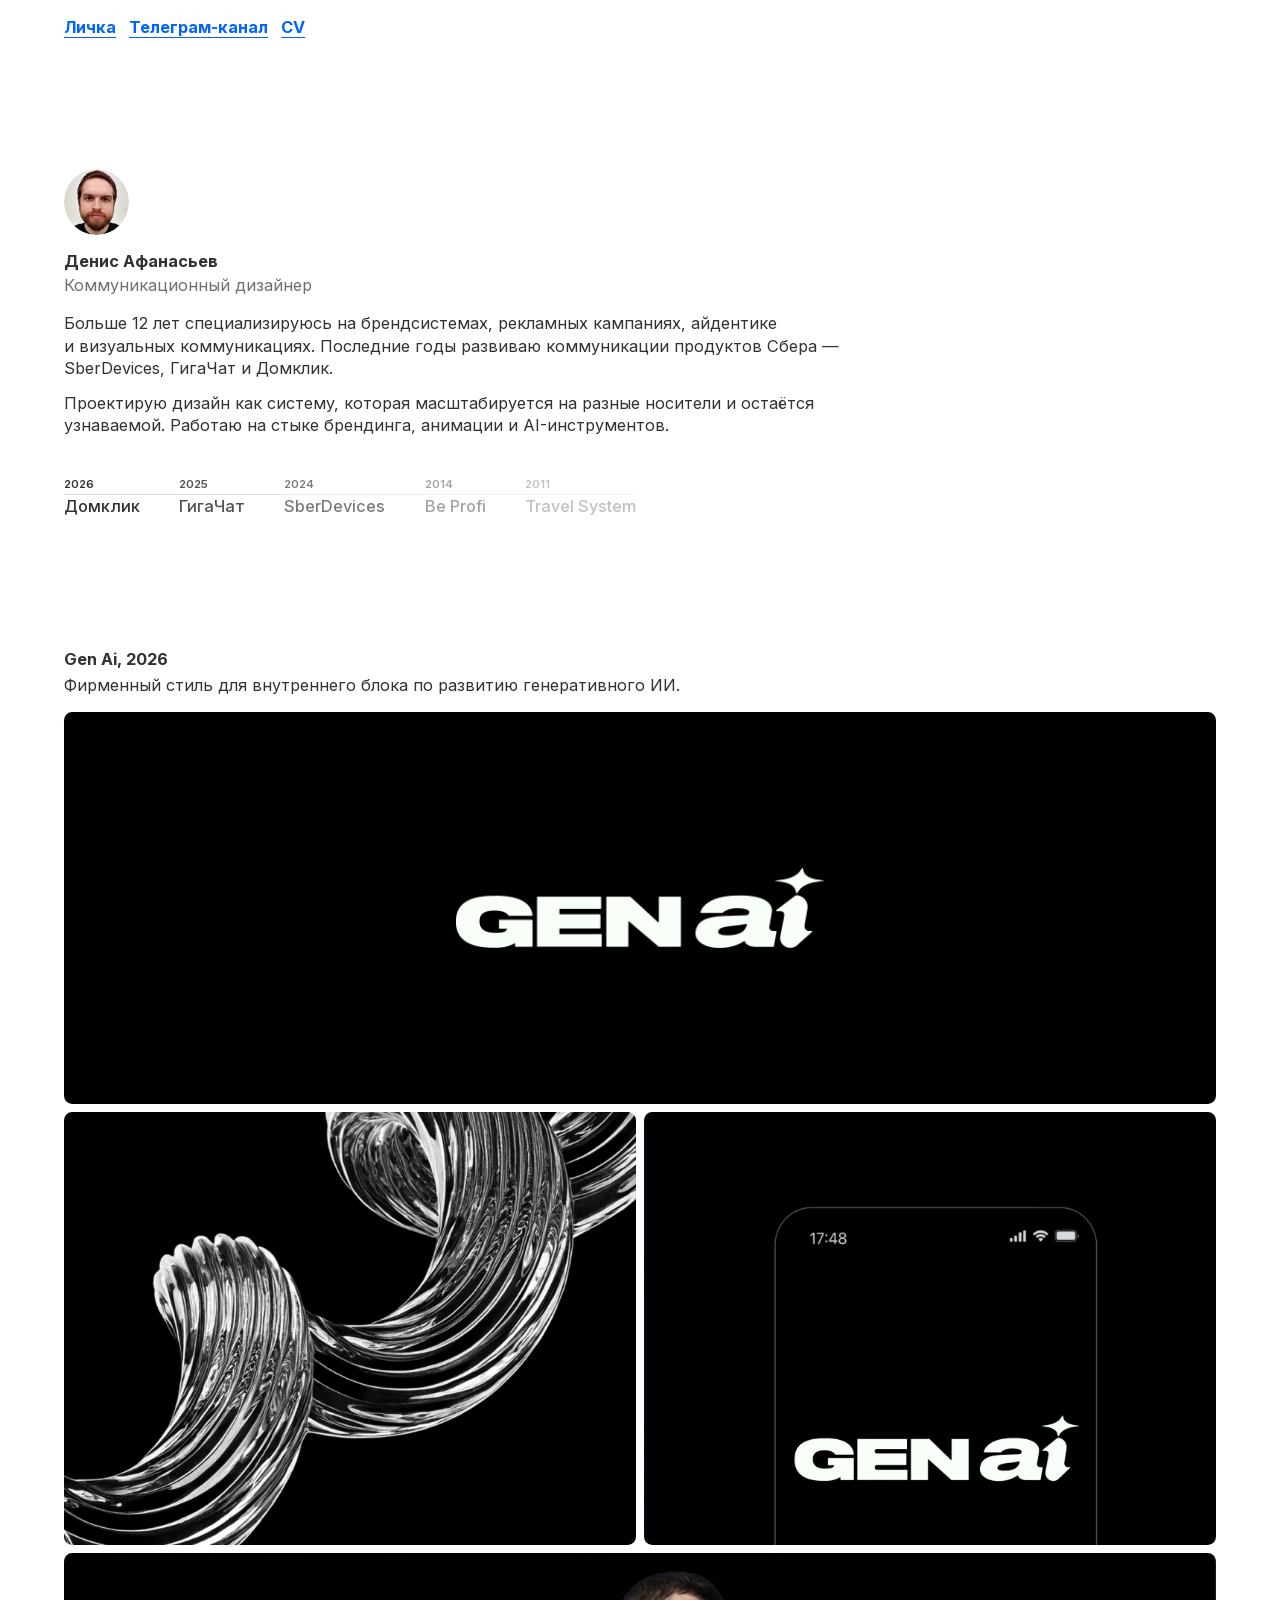
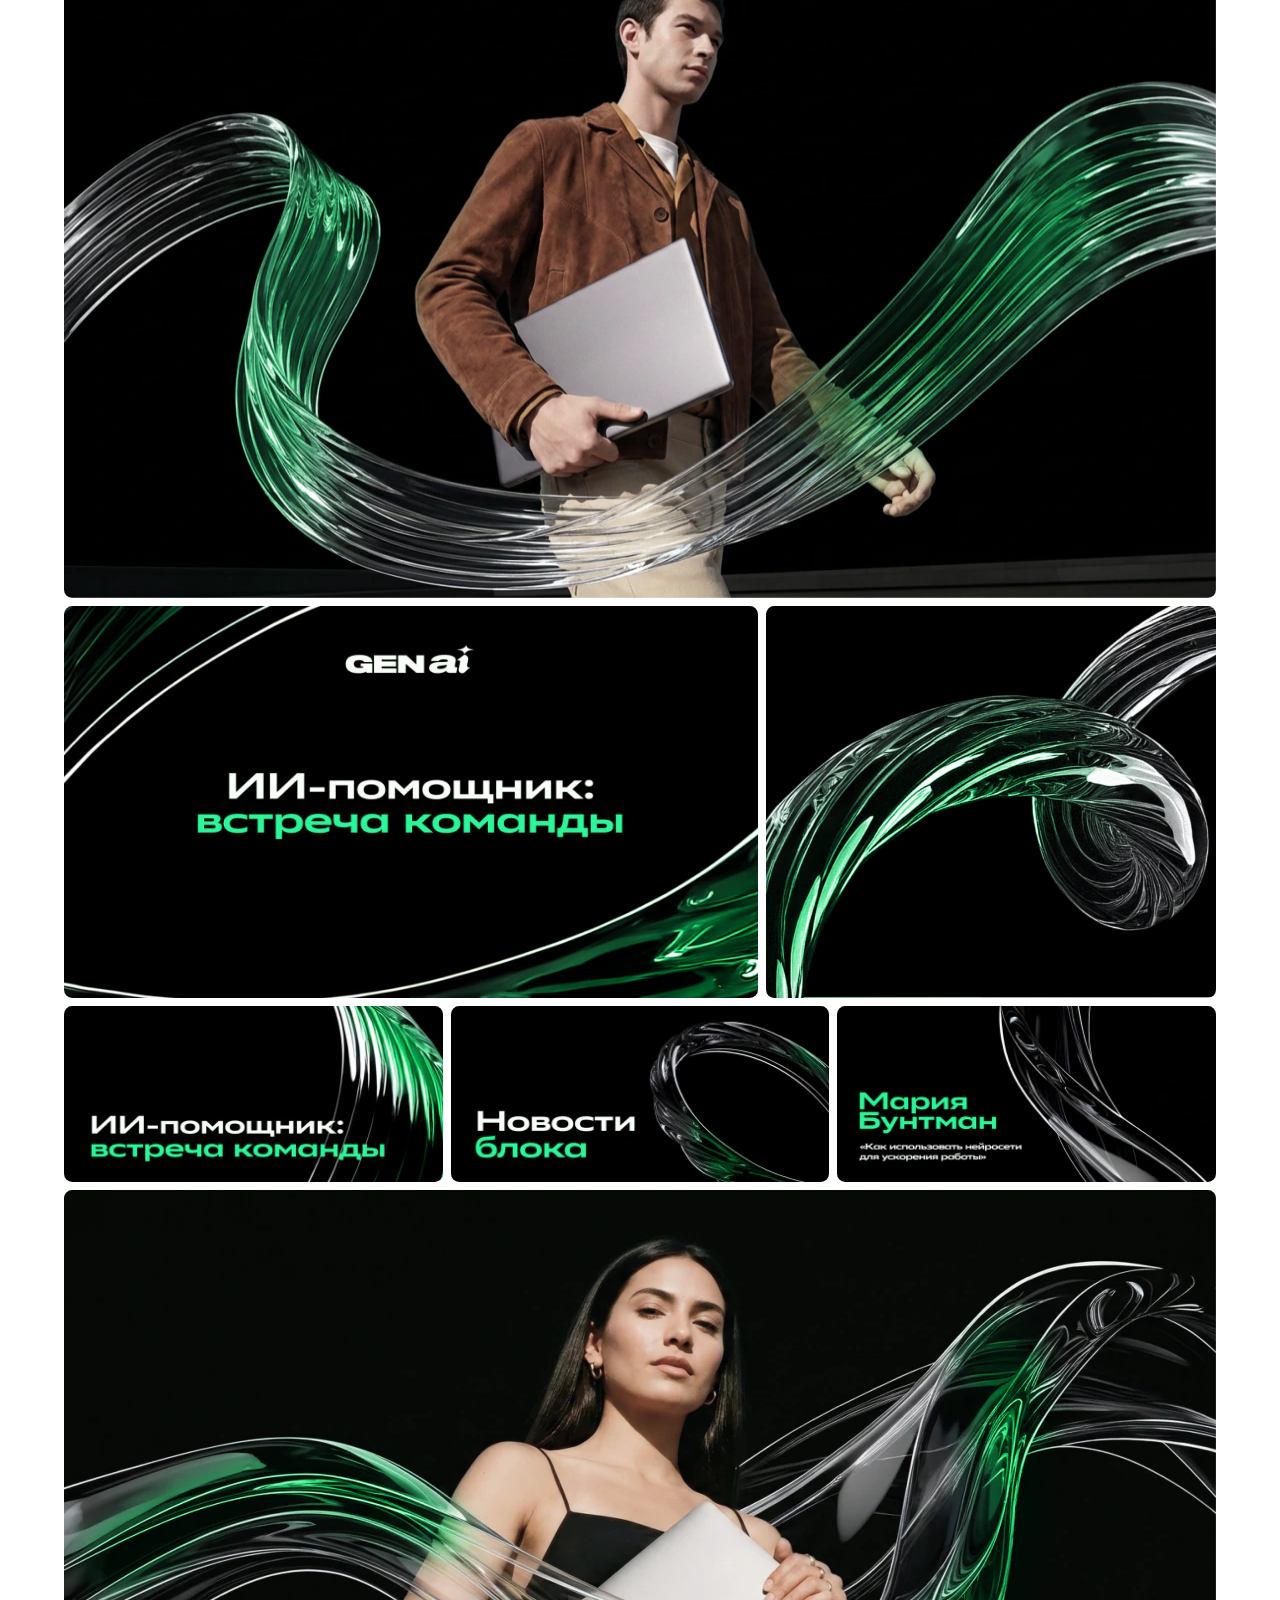
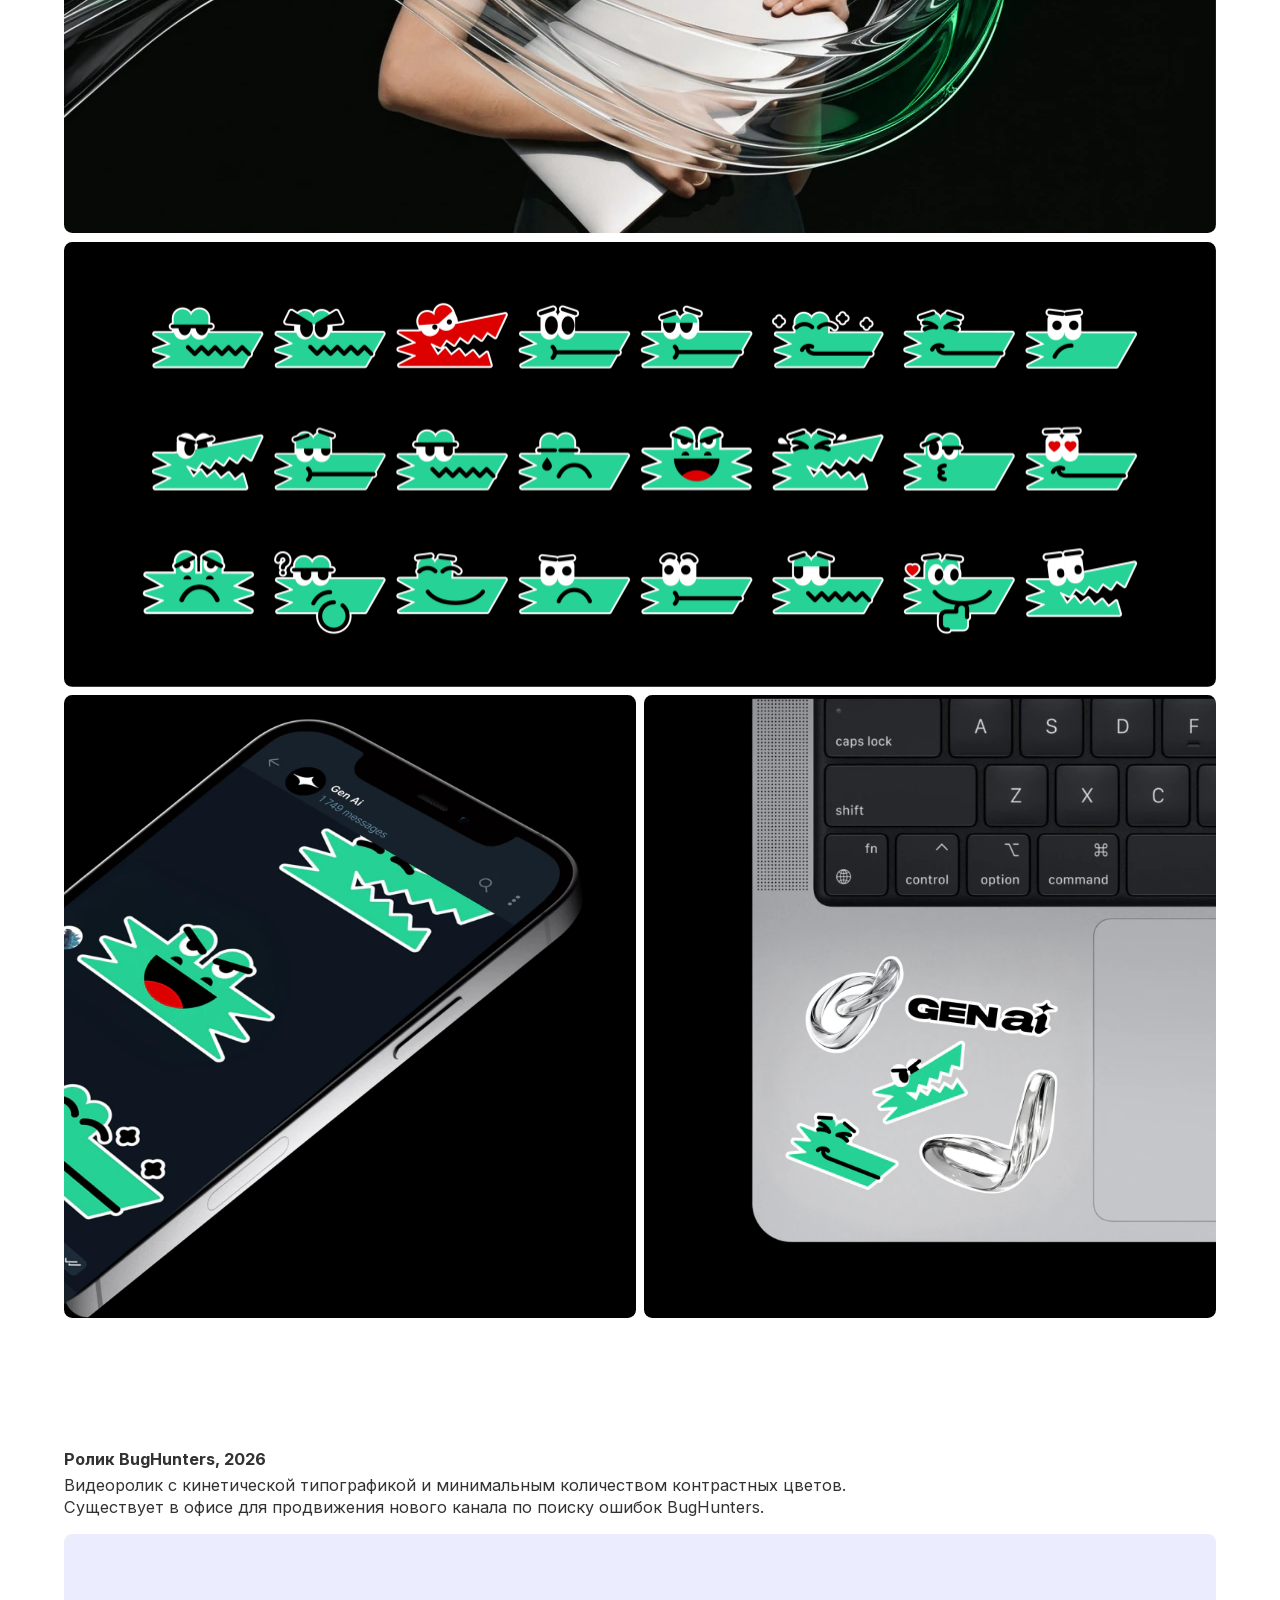
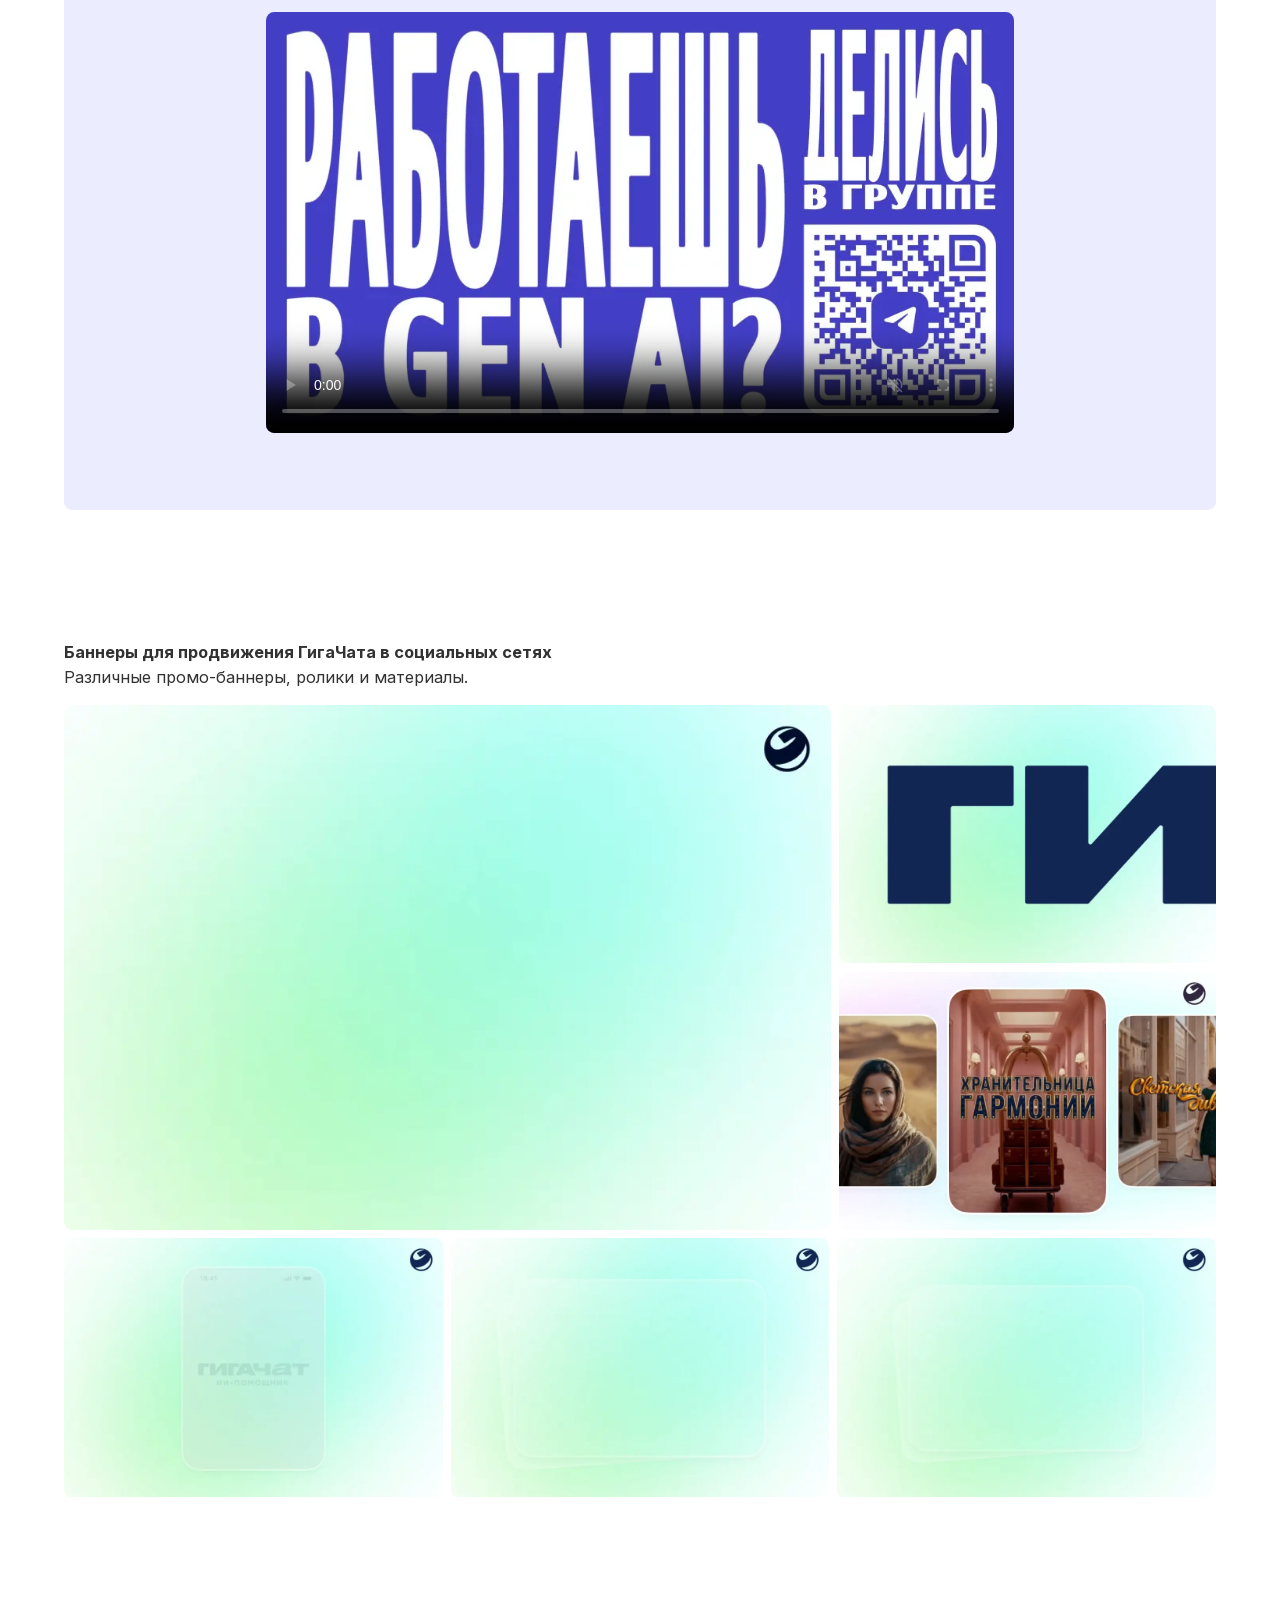
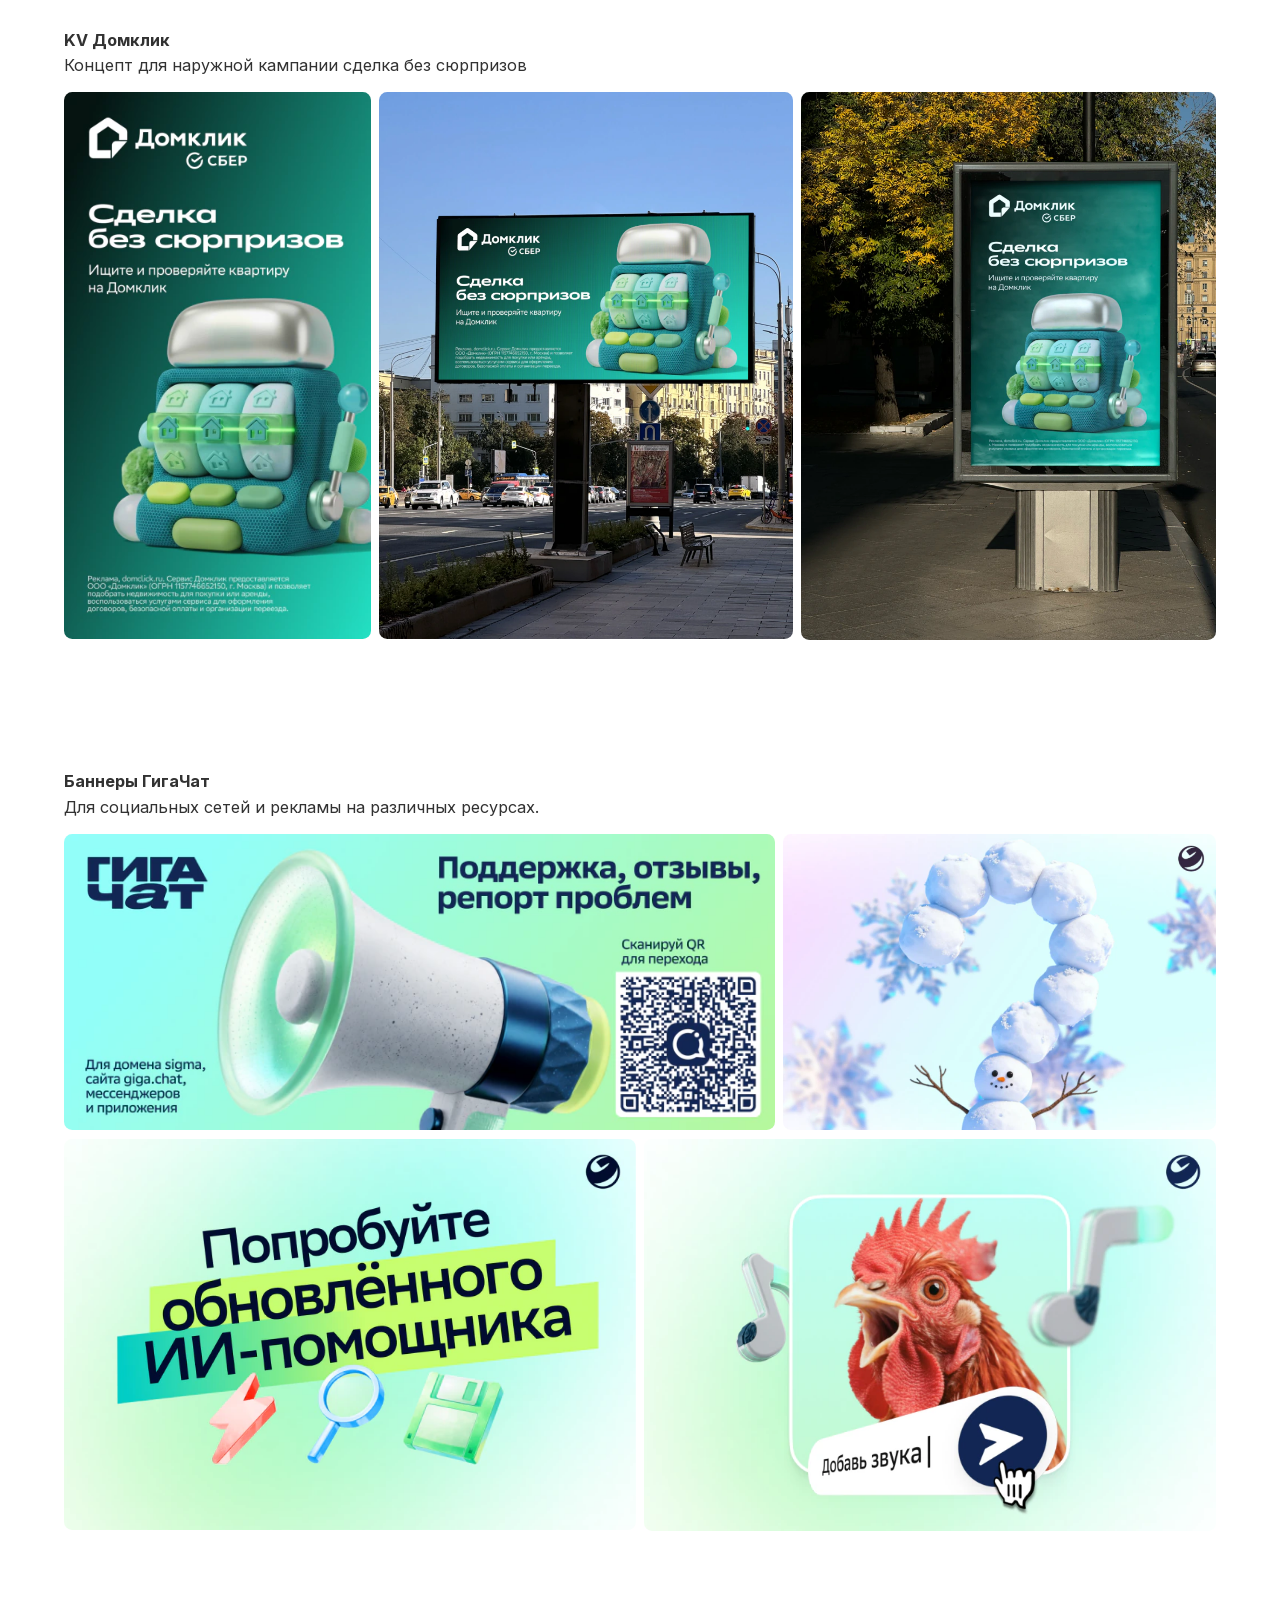
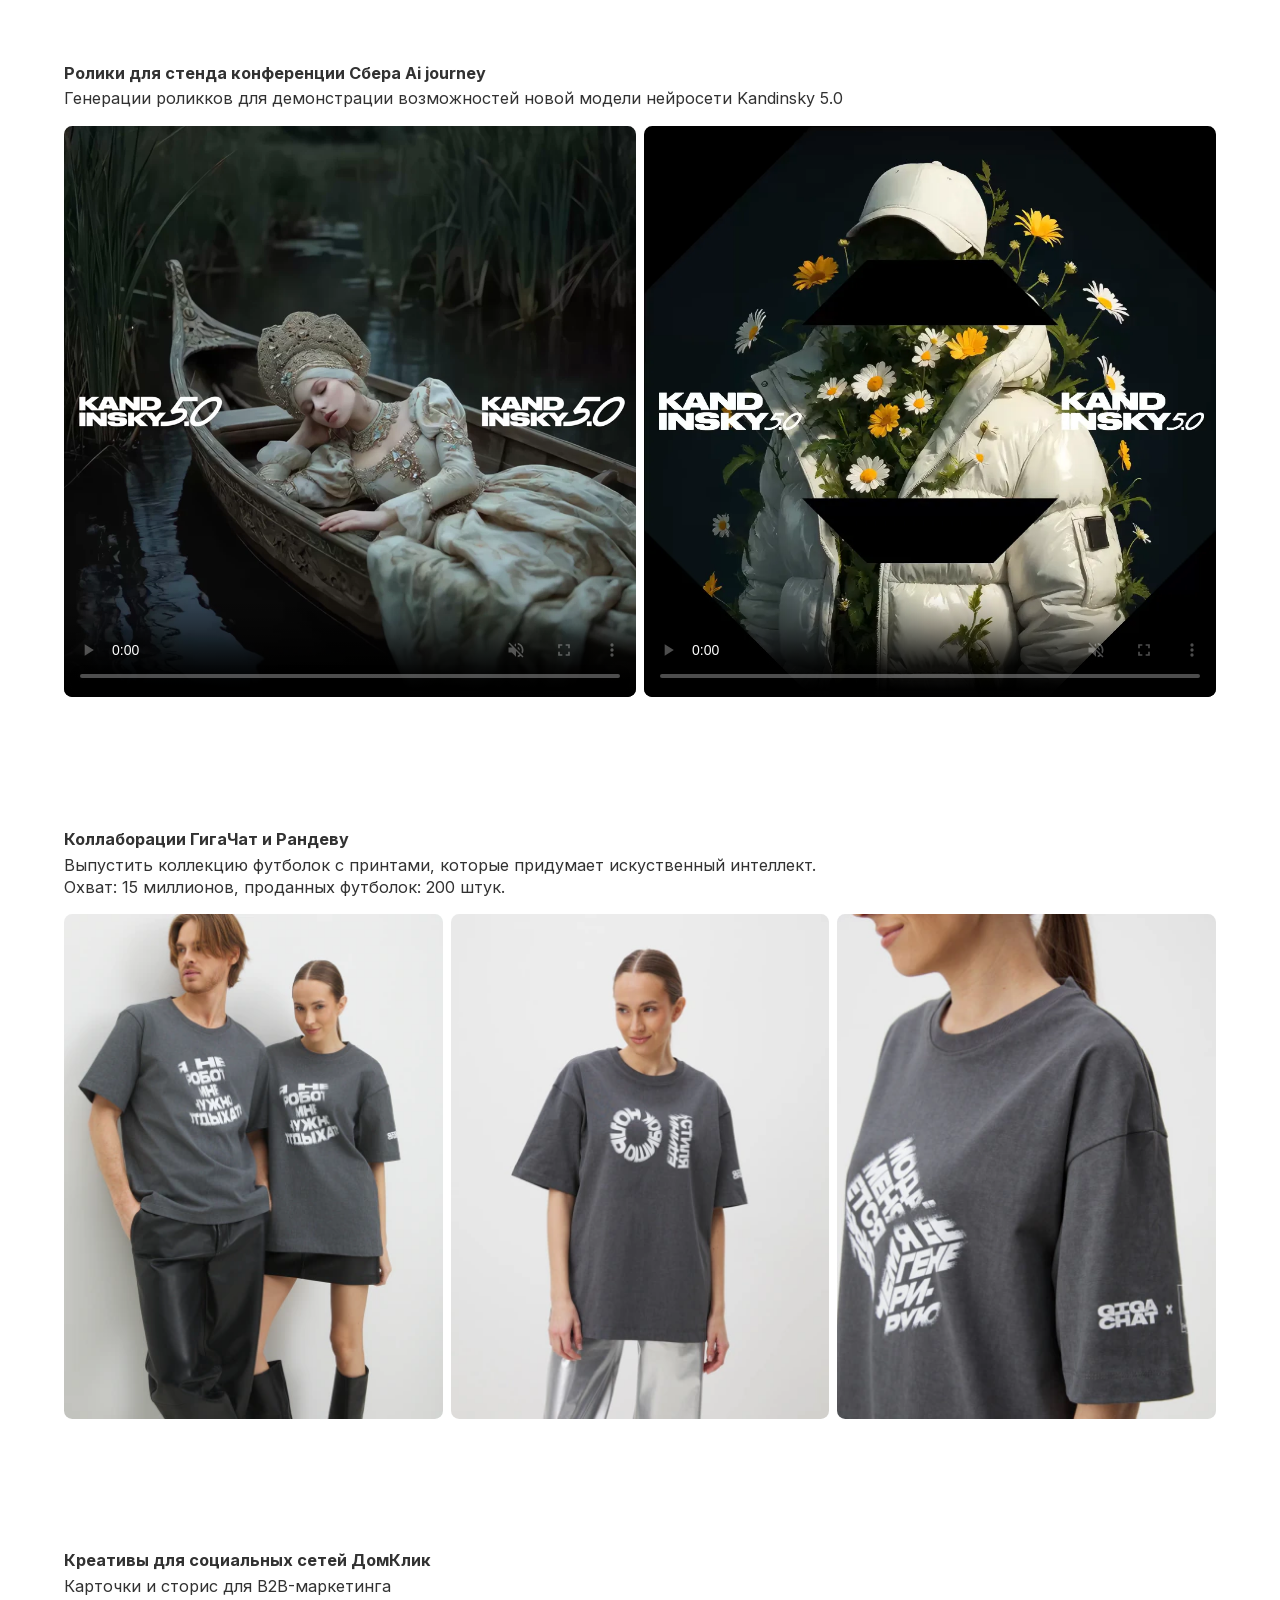
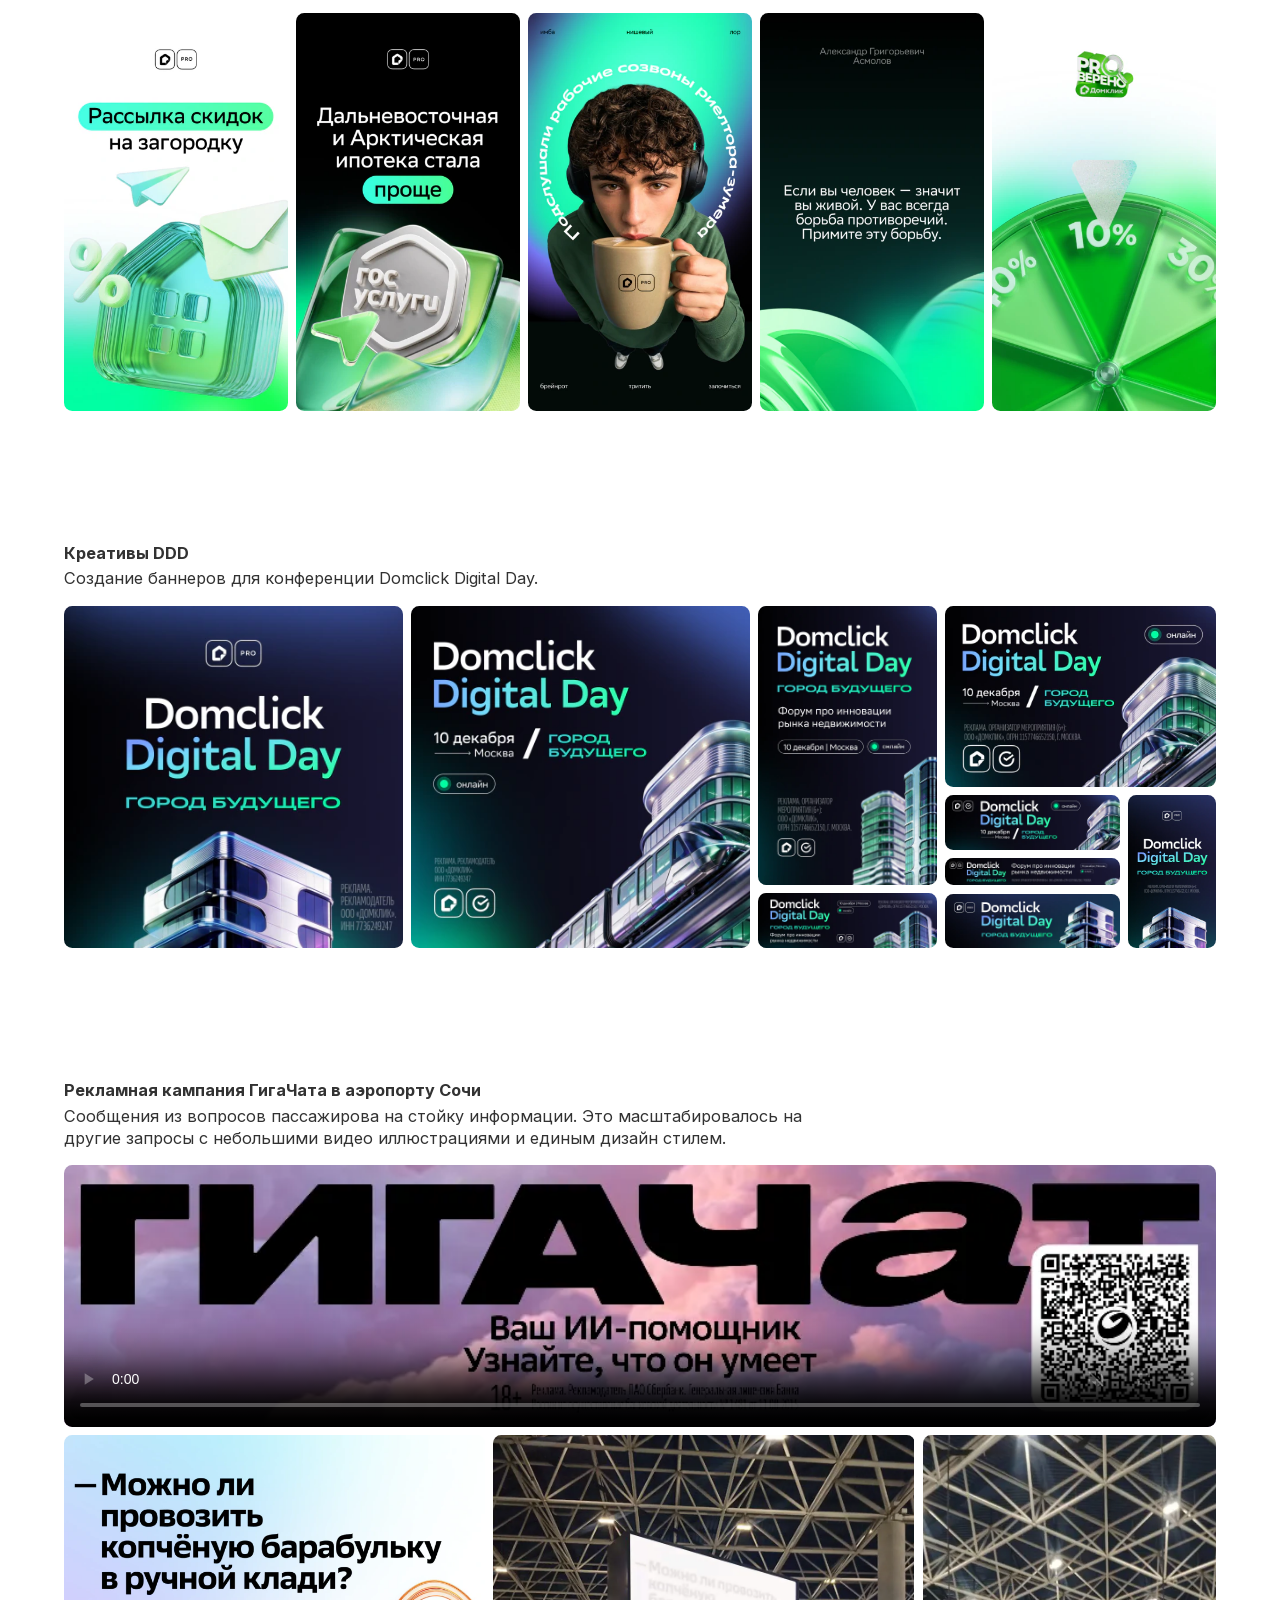
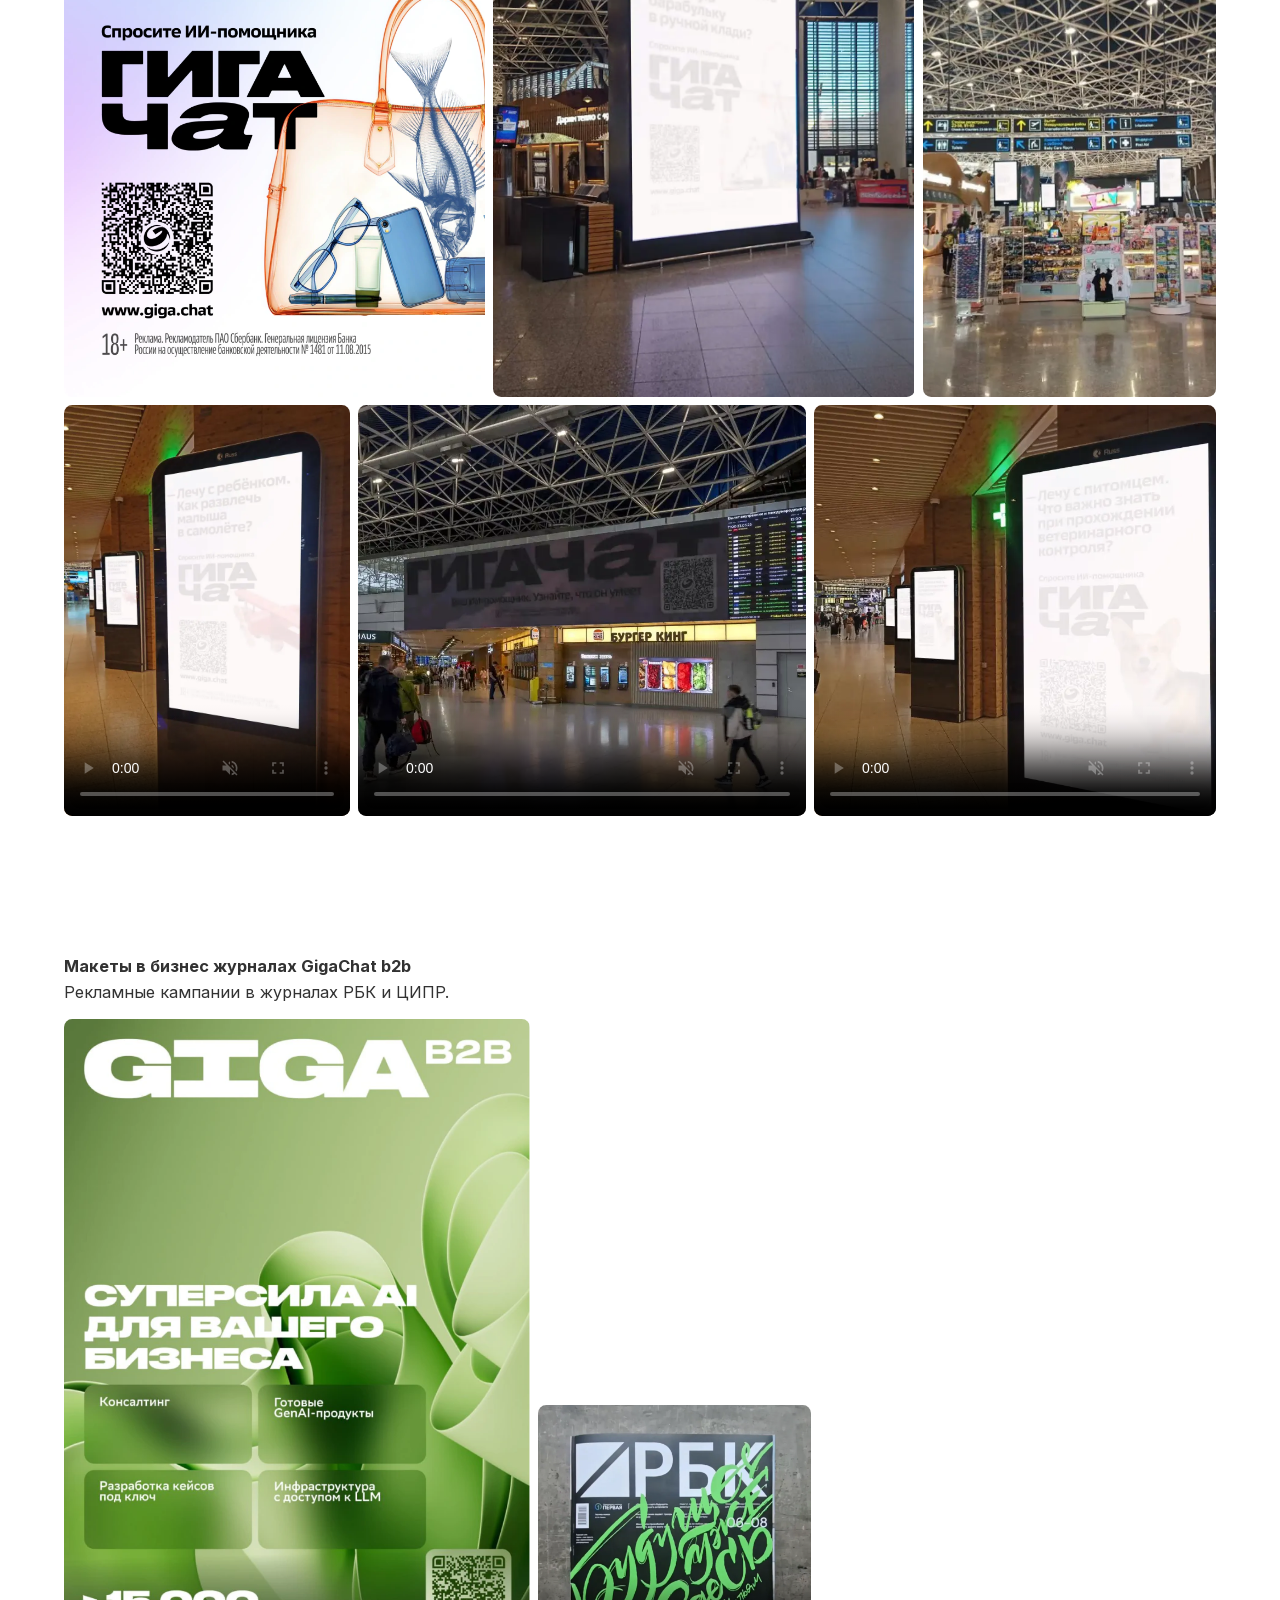
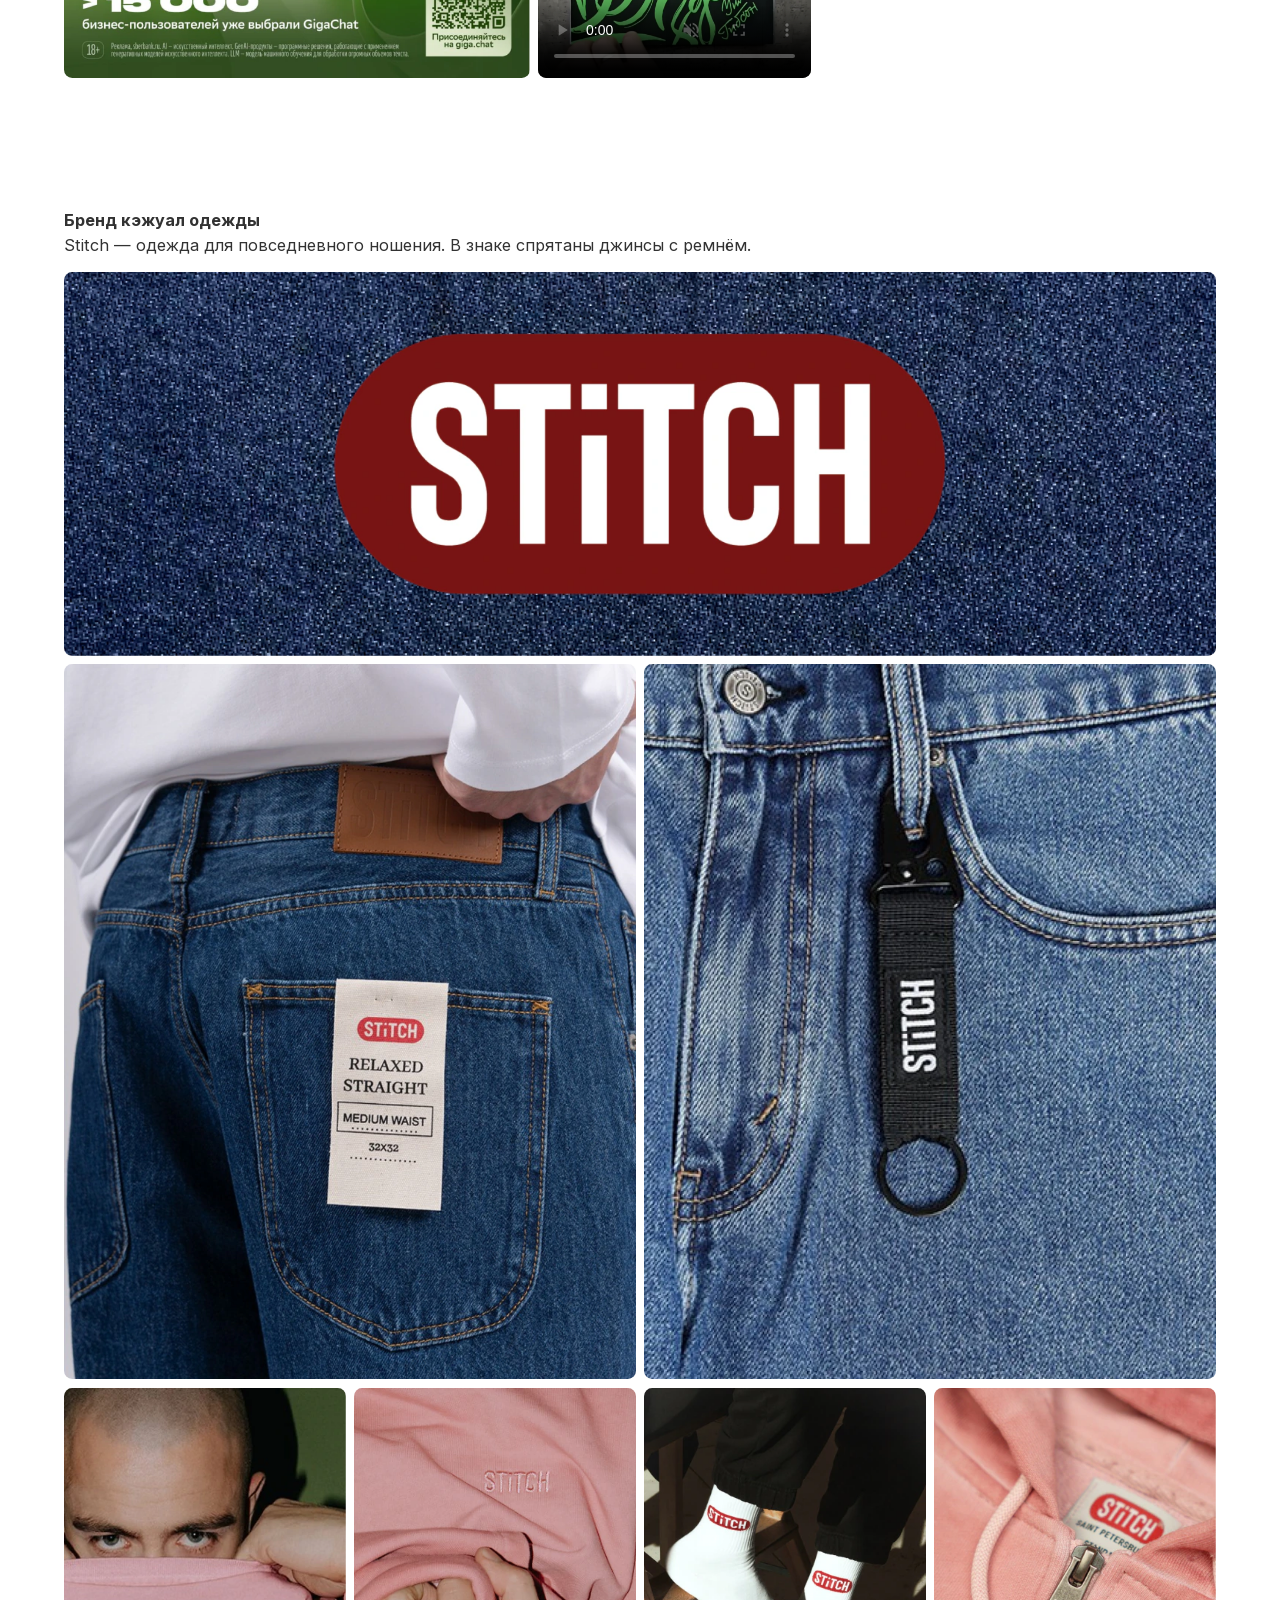
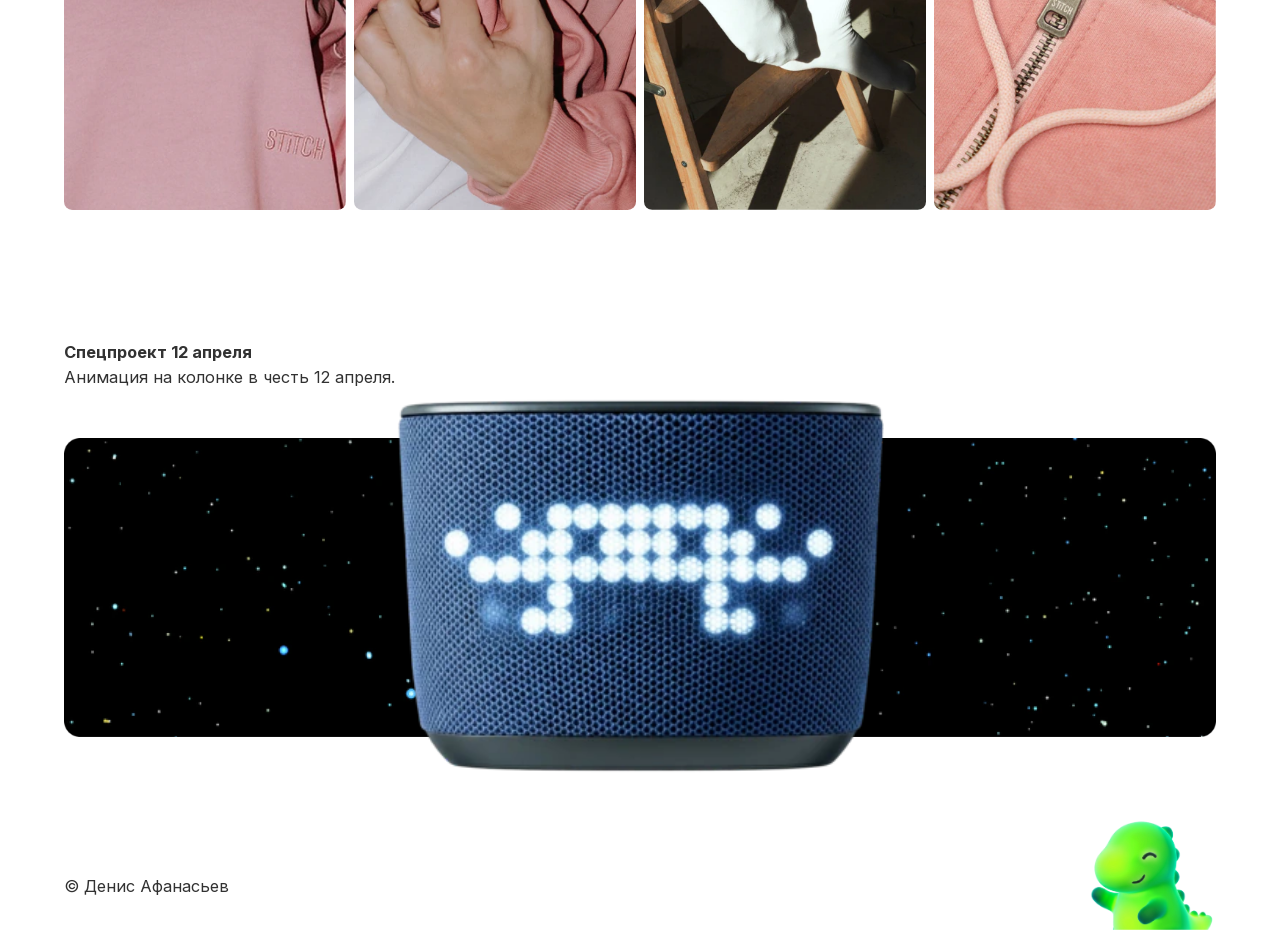
==== commit a8ca0ad5: "8.0 ready ready" ====
--- a/index.html
+++ b/index.html
@@ -45,7 +45,7 @@
             <!-- <h1>Денис Афанасьев — дизайнер&nbsp;коммуникаций</h1> -->
             <h1>Денис Афанасьев</h1>
             <p class="post">Коммуникационный дизайнер</p>
-            
+
             <div class="v-space S mobile-only"></div>
             <div class="v-space S"></div>
             <div class="v-space S"></div>
@@ -141,7 +141,9 @@
             </div> -->
 
             <div class="work-gallery work-gallery--1">
-                <img src="images/responsive/genai-15-3691.webp" srcset="images/responsive/genai-15-384.webp 384w, images/responsive/genai-15-768.webp 768w, images/responsive/genai-15-1152.webp 1152w, images/responsive/genai-15-1920.webp 1920w, images/responsive/genai-15-3691.webp 2760w" sizes="auto, 100vw" width="2760" height="1544" decoding="async" loading="lazy">
+                <img src="images/responsive/genai-15-3691.webp"
+                    srcset="images/responsive/genai-15-384.webp 384w, images/responsive/genai-15-768.webp 768w, images/responsive/genai-15-1152.webp 1152w, images/responsive/genai-15-1920.webp 1920w, images/responsive/genai-15-3691.webp 2760w"
+                    sizes="auto, 100vw" width="2760" height="1544" decoding="async" loading="lazy">
             </div>
 
             <div class="v-space S"></div>
@@ -365,13 +367,21 @@
 
 
             <div class="work-gallery work-gallery--giga-ban">
-                <img src="images/responsive/giga-ban-10-2264.webp" srcset="images/responsive/giga-ban-10-384.webp 384w, images/responsive/giga-ban-10-768.webp 768w, images/responsive/giga-ban-10-1152.webp 1152w, images/responsive/giga-ban-10-2264.webp 1698w" sizes="auto, 100vw" width="1698" height="708" alt="" decoding="async" loading="lazy">
-                <img src="images/responsive/giga-ban-20-1380.webp" srcset="images/responsive/giga-ban-20-384.webp 384w, images/responsive/giga-ban-20-768.webp 768w, images/responsive/giga-ban-20-1380.webp 1035w" sizes="auto, 100vw" width="1035" height="708" alt="" decoding="async" loading="lazy">
+                <img src="images/responsive/giga-ban-10-2264.webp"
+                    srcset="images/responsive/giga-ban-10-384.webp 384w, images/responsive/giga-ban-10-768.webp 768w, images/responsive/giga-ban-10-1152.webp 1152w, images/responsive/giga-ban-10-2264.webp 1698w"
+                    sizes="auto, 100vw" width="1698" height="708" alt="" decoding="async" loading="lazy">
+                <img src="images/responsive/giga-ban-20-1380.webp"
+                    srcset="images/responsive/giga-ban-20-384.webp 384w, images/responsive/giga-ban-20-768.webp 768w, images/responsive/giga-ban-20-1380.webp 1035w"
+                    sizes="auto, 100vw" width="1035" height="708" alt="" decoding="async" loading="lazy">
             </div>
             <div class="v-space S"></div>
             <div class="work-gallery work-gallery--2">
-                <img src="images/responsive/giga-ban-30-1826.webp" srcset="images/responsive/giga-ban-30-384.webp 384w, images/responsive/giga-ban-30-768.webp 768w, images/responsive/giga-ban-30-1152.webp 1152w, images/responsive/giga-ban-30-1826.webp 1370w" sizes="auto, 100vw" width="1370" height="939" alt="" decoding="async" loading="lazy">
-                <img src="images/responsive/giga-ban-40-1824.webp" srcset="images/responsive/giga-ban-40-384.webp 384w, images/responsive/giga-ban-40-768.webp 768w, images/responsive/giga-ban-40-1152.webp 1152w, images/responsive/giga-ban-40-1824.webp 1368w" sizes="auto, 100vw" width="1368" height="939" alt="" decoding="async" loading="lazy">
+                <img src="images/responsive/giga-ban-30-1826.webp"
+                    srcset="images/responsive/giga-ban-30-384.webp 384w, images/responsive/giga-ban-30-768.webp 768w, images/responsive/giga-ban-30-1152.webp 1152w, images/responsive/giga-ban-30-1826.webp 1370w"
+                    sizes="auto, 100vw" width="1370" height="939" alt="" decoding="async" loading="lazy">
+                <img src="images/responsive/giga-ban-40-1824.webp"
+                    srcset="images/responsive/giga-ban-40-384.webp 384w, images/responsive/giga-ban-40-768.webp 768w, images/responsive/giga-ban-40-1152.webp 1152w, images/responsive/giga-ban-40-1824.webp 1368w"
+                    sizes="auto, 100vw" width="1368" height="939" alt="" decoding="async" loading="lazy">
             </div>
         </article>
     </div>
@@ -675,15 +685,35 @@
 
 
             <div class="work-gallery work-gallery--stitch">
-                <img src="images/responsive/stitch-10-2769.webp" srcset="images/responsive/stitch-10-768.webp 768w, images/responsive/stitch-10-1536.webp 1536w, images/responsive/stitch-10-2769.webp 2769w" sizes="auto, 100vw" width="2769" height="917" alt="" loading="lazy" decoding="async">
+                <img src="images/responsive/stitch-10-2769.webp"
+                    srcset="images/responsive/stitch-10-768.webp 768w, images/responsive/stitch-10-1536.webp 1536w, images/responsive/stitch-10-2769.webp 2769w"
+                    sizes="auto, 100vw" width="2769" height="917" alt="" loading="lazy" decoding="async">
 
                 <div class="stitch-carousel">
-                    <img src="images/responsive/stitch-20-1365.webp" srcset="images/responsive/stitch-20-384.webp 384w, images/responsive/stitch-20-768.webp 768w, images/responsive/stitch-20-1365.webp 1365w" sizes="(max-width: 767px) min(85.8491vw, 54.6312svh), 48vw" width="1365" height="1749" alt="" loading="lazy" decoding="async">
-                    <img src="images/responsive/stitch-30-1365.webp" srcset="images/responsive/stitch-30-384.webp 384w, images/responsive/stitch-30-768.webp 768w, images/responsive/stitch-30-1365.webp 1365w" sizes="(max-width: 767px) min(85.8491vw, 54.6312svh), 48vw" width="1365" height="1749" alt="" loading="lazy" decoding="async">
-                    <img src="images/responsive/stitch-40-647.webp" srcset="images/responsive/stitch-40-384.webp 384w, images/responsive/stitch-40-647.webp 647w" sizes="(max-width: 767px) min(73.4469vw, 46.7389svh), 24vw" width="647" height="969" alt="" loading="lazy" decoding="async">
-                    <img src="images/responsive/stitch-50-776.webp" srcset="images/responsive/stitch-50-384.webp 384w, images/responsive/stitch-50-768.webp 768w, images/responsive/stitch-50-776.webp 776w" sizes="(max-width: 767px) min(88.0908vw, 56.0578svh), 24vw" width="776" height="969" alt="" loading="lazy" decoding="async">
-                    <img src="images/responsive/stitch-60-645.webp" srcset="images/responsive/stitch-60-384.webp 384w, images/responsive/stitch-60-645.webp 645w" sizes="(max-width: 767px) min(73.2955vw, 46.6426svh), 24vw" width="645" height="968" alt="" loading="lazy" decoding="async">
-                    <img src="images/responsive/stitch-70-620.webp" srcset="images/responsive/stitch-70-384.webp 384w, images/responsive/stitch-70-620.webp 620w" sizes="(max-width: 767px) min(70.4545vw, 44.8347svh), 24vw" width="620" height="968" alt="" loading="lazy" decoding="async">
+                    <img src="images/responsive/stitch-20-1365.webp"
+                        srcset="images/responsive/stitch-20-384.webp 384w, images/responsive/stitch-20-768.webp 768w, images/responsive/stitch-20-1365.webp 1365w"
+                        sizes="(max-width: 767px) min(85.8491vw, 54.6312svh), 48vw" width="1365" height="1749" alt=""
+                        loading="lazy" decoding="async">
+                    <img src="images/responsive/stitch-30-1365.webp"
+                        srcset="images/responsive/stitch-30-384.webp 384w, images/responsive/stitch-30-768.webp 768w, images/responsive/stitch-30-1365.webp 1365w"
+                        sizes="(max-width: 767px) min(85.8491vw, 54.6312svh), 48vw" width="1365" height="1749" alt=""
+                        loading="lazy" decoding="async">
+                    <img src="images/responsive/stitch-40-647.webp"
+                        srcset="images/responsive/stitch-40-384.webp 384w, images/responsive/stitch-40-647.webp 647w"
+                        sizes="(max-width: 767px) min(73.4469vw, 46.7389svh), 24vw" width="647" height="969" alt=""
+                        loading="lazy" decoding="async">
+                    <img src="images/responsive/stitch-50-776.webp"
+                        srcset="images/responsive/stitch-50-384.webp 384w, images/responsive/stitch-50-768.webp 768w, images/responsive/stitch-50-776.webp 776w"
+                        sizes="(max-width: 767px) min(88.0908vw, 56.0578svh), 24vw" width="776" height="969" alt=""
+                        loading="lazy" decoding="async">
+                    <img src="images/responsive/stitch-60-645.webp"
+                        srcset="images/responsive/stitch-60-384.webp 384w, images/responsive/stitch-60-645.webp 645w"
+                        sizes="(max-width: 767px) min(73.2955vw, 46.6426svh), 24vw" width="645" height="968" alt=""
+                        loading="lazy" decoding="async">
+                    <img src="images/responsive/stitch-70-620.webp"
+                        srcset="images/responsive/stitch-70-384.webp 384w, images/responsive/stitch-70-620.webp 620w"
+                        sizes="(max-width: 767px) min(70.4545vw, 44.8347svh), 24vw" width="620" height="968" alt=""
+                        loading="lazy" decoding="async">
                 </div>
             </div>
 
@@ -707,26 +737,32 @@
 
             <div class="work-gallery">
                 <div class="space-day-scene">
-                    <img src="images/responsive/space-10-2769.webp" srcset="images/responsive/space-10-768.webp 768w, images/responsive/space-10-1536.webp 1536w, images/responsive/space-10-2769.webp 2769w" sizes="auto, 100vw" width="2769" height="719" class="space-day-stars" alt="" loading="lazy" decoding="async">
-
-                    <img src="images/responsive/space-20-1615.webp" srcset="images/responsive/space-20-480.webp 480w, images/responsive/space-20-960.webp 960w, images/responsive/space-20-1615.webp 1615w" sizes="auto, 100vw" width="1615" height="1614" class="space-day-speaker" alt="Умная колонка с пиксельной анимацией"
-                        loading="lazy" decoding="async">
-                </div>
-            </div>
-        </article>
-    </div>
-
-    <div class="v-space XL"></div>
-
-    <footer class="page-footer">
-        <div class="wrapper">
-            <p>© Денис Афанасьев, 2026</p>
-        </div>
+                    <img src="images/responsive/space-10-2769.webp"
+                        srcset="images/responsive/space-10-768.webp 768w, images/responsive/space-10-1536.webp 1536w, images/responsive/space-10-2769.webp 2769w"
+                        sizes="auto, 100vw" width="2769" height="719" class="space-day-stars" alt="" loading="lazy"
+                        decoding="async">
+
+                    <img src="images/responsive/space-20-1615.webp"
+                        srcset="images/responsive/space-20-480.webp 480w, images/responsive/space-20-960.webp 960w, images/responsive/space-20-1615.webp 1615w"
+                        sizes="auto, 100vw" width="1615" height="1614" class="space-day-speaker"
+                        alt="Умная колонка с пиксельной анимацией" loading="lazy" decoding="async">
+                </div>
+            </div>
+        </article>
+    </div>
+
+    <div class="v-space L"></div>
+
+
+
+    <footer class="page-footer wrapper">
+        <p>© Денис Афанасьев</p>
 
         <img src="images/dino-denis.webp" class="page-footer-dino" alt="" loading="lazy" decoding="async">
     </footer>
 
 
+
 </body>
 
 </html>
--- a/style.css
+++ b/style.css
@@ -791,60 +791,53 @@
 
 
 
+
+
+
+
+
 /* Футер */
 
-
 .page-footer {
-    position: relative;
-    width: 100%;
-
-    height: 8em;
-    margin-top: -5em;
-    padding-top: 5em;
-
-    overflow: clip;
-}
-
-@media (max-width: 767px) {
-    .page-footer {
-        height: 6em;
-        margin-top: -3em;
-        padding-top: 3em;
-    }
-}
-
-
-.page-footer .wrapper {
-    position: relative;
-    z-index: 10;
+    display: flex;
+    justify-content: space-between;
+    align-items: flex-end;
+    gap: 1em;
+
+    height: auto;
+    margin-bottom: 0;
+    padding-block: 0;
 }
 
 .page-footer p {
     margin: 0;
 }
 
+.page-footer p {
+    margin: 0;
+    transform: translateY(-2em);
+}
+
+@media (max-width: 767px) {
+    .page-footer p {
+        transform: translateY(-1.2em);
+    }
+}
+
 .page-footer-dino {
-    position: absolute;
-    right: 6em;
-    bottom: -4.5em;
-    width: 10em;
+    position: static;
+    flex: 0 0 auto;
+    width: 8em;
     height: auto;
     max-width: none;
     pointer-events: none;
     user-select: none;
-    z-index: 100;
 }
 
 /* Мобильная версия */
 
 @media (max-width: 767px) {
-    .page-footer {
-        height: 6em;
-    }
-
     .page-footer-dino {
-        right: .5em;
-        bottom: -2.5em;
-        width: 6em;
+        width: 5em;
     }
 }
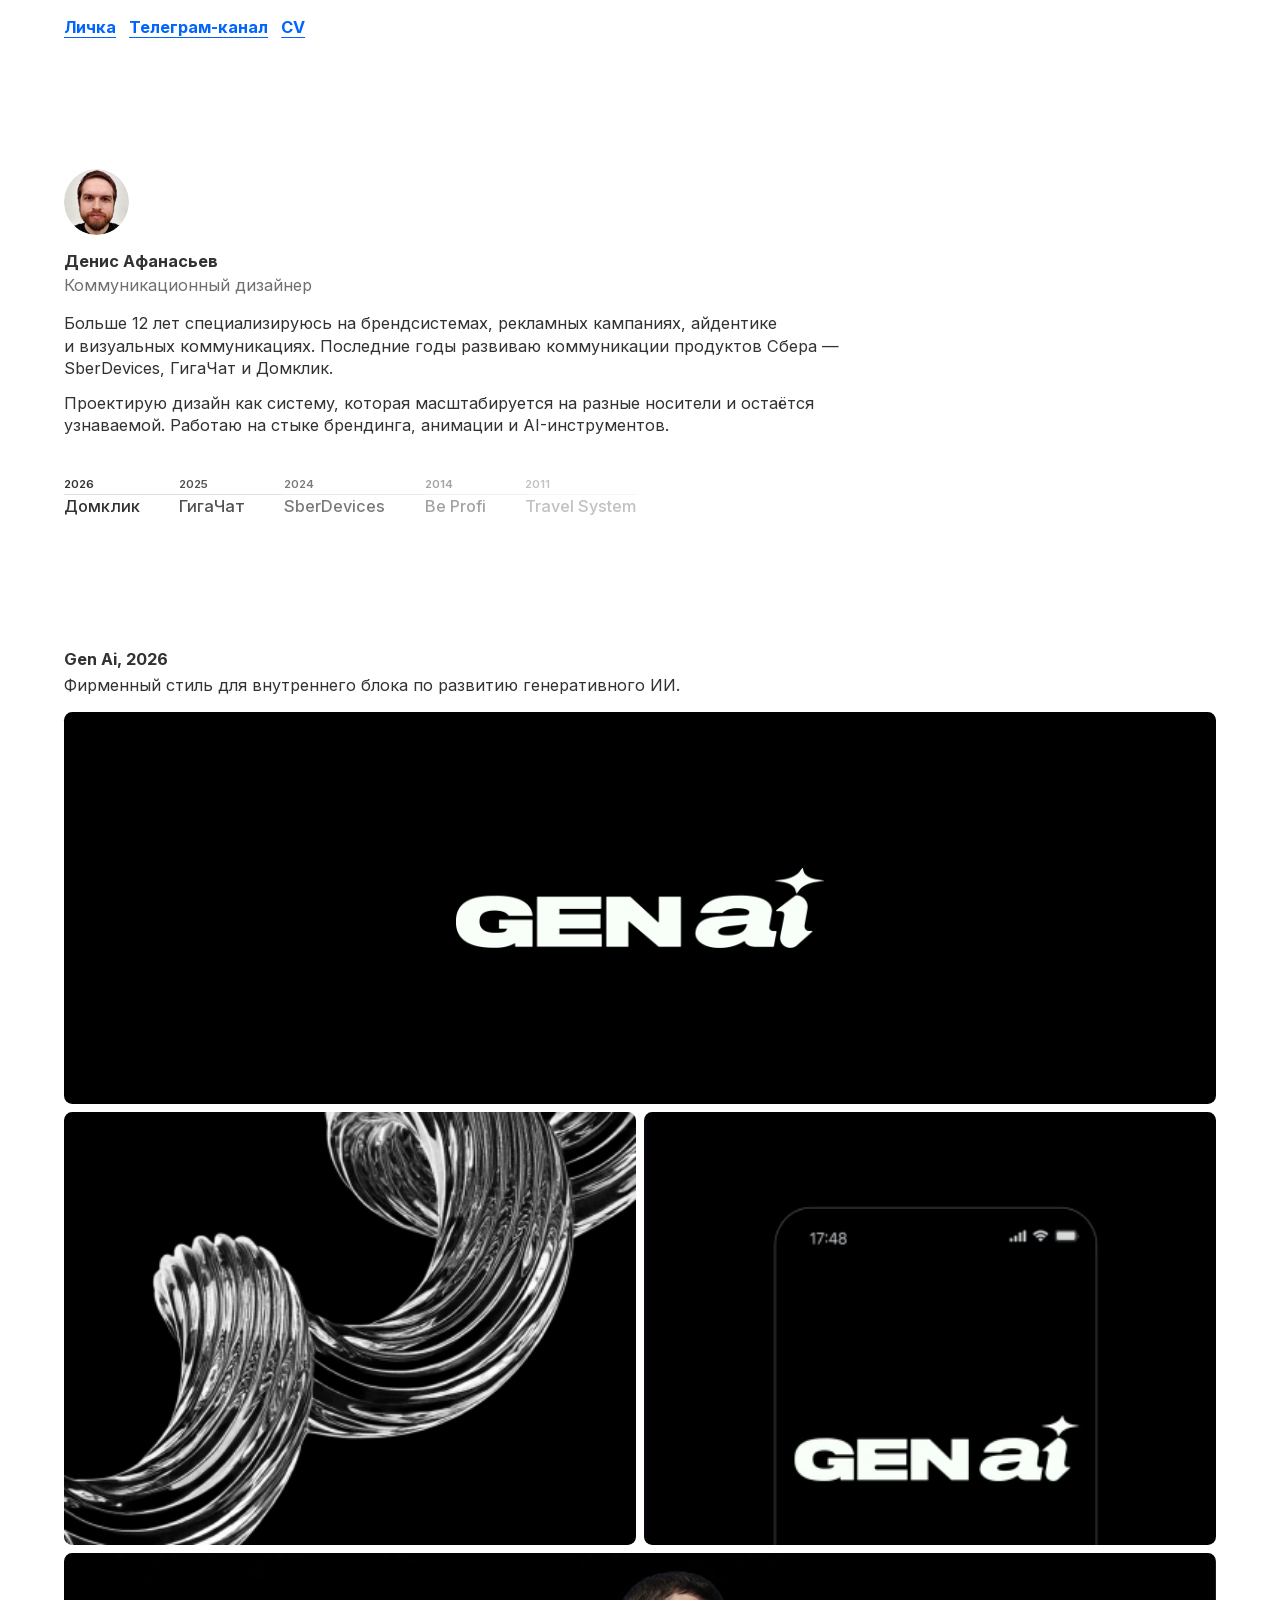
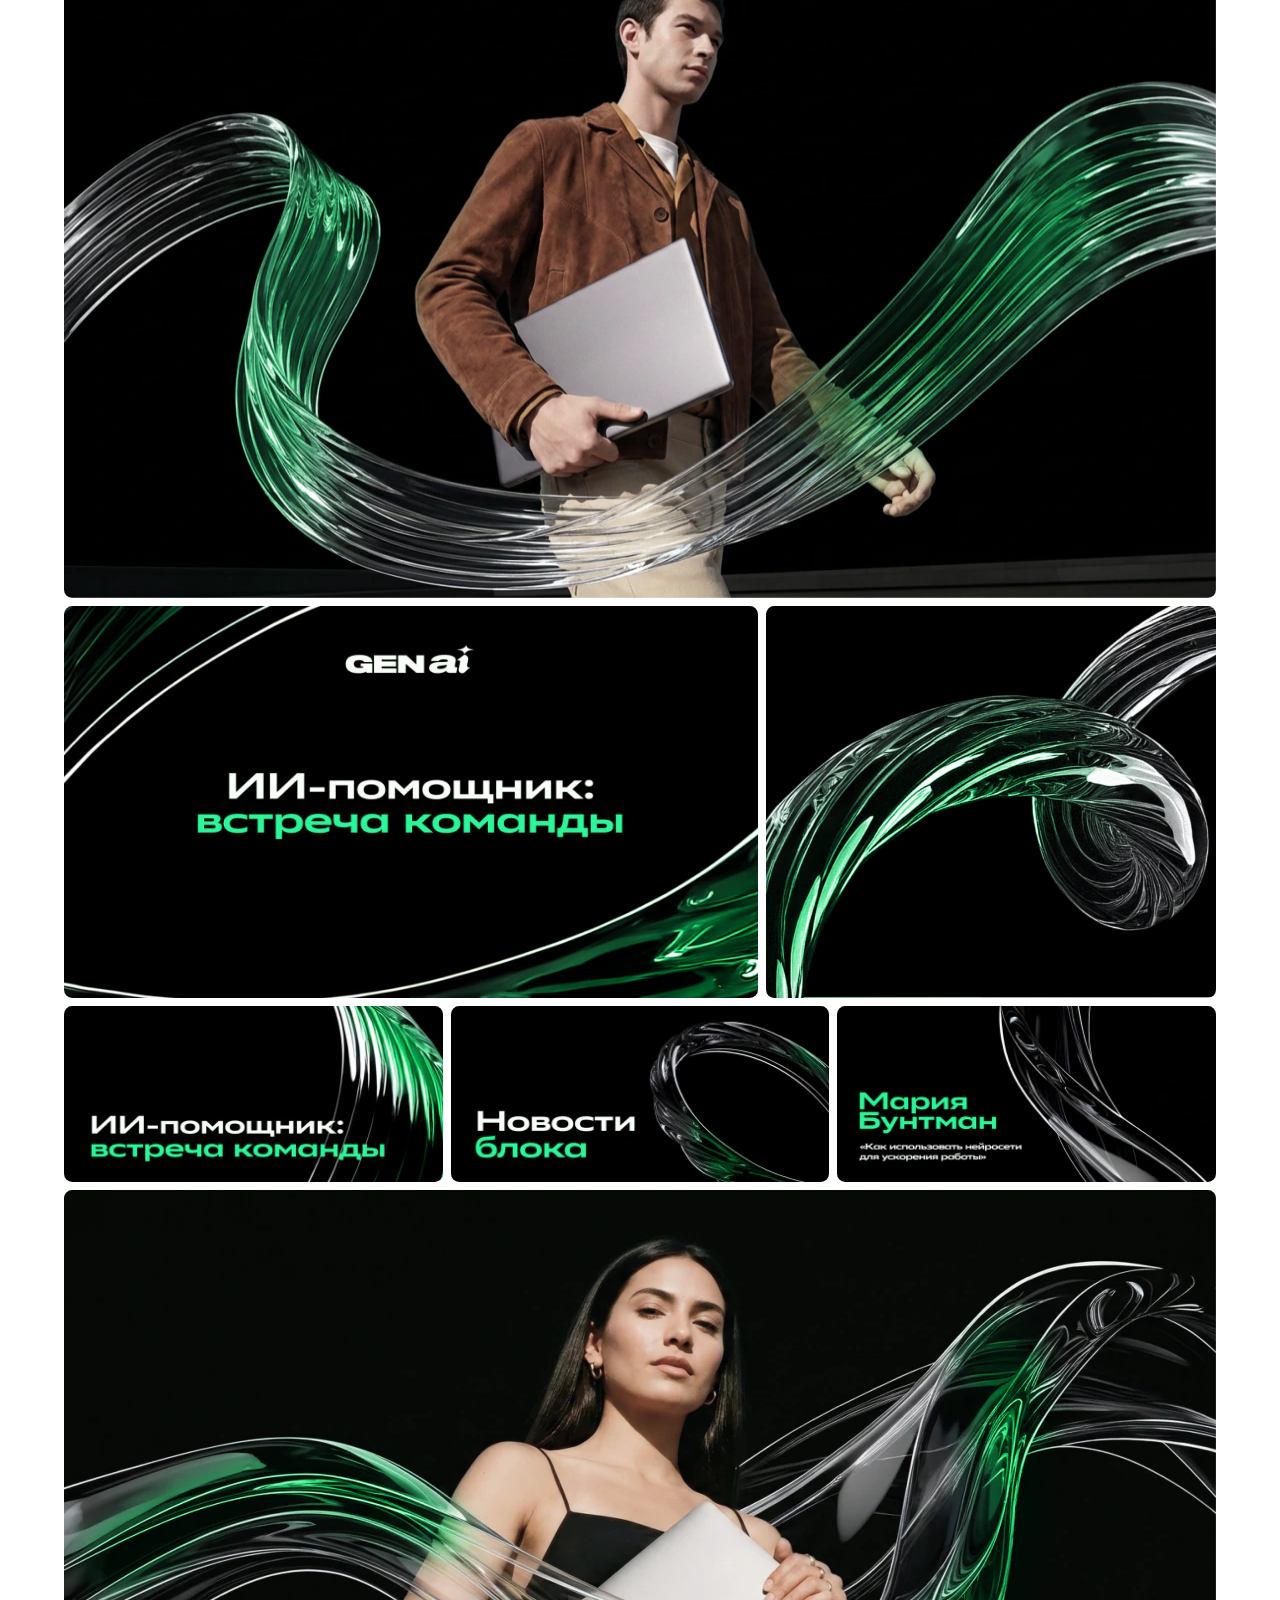
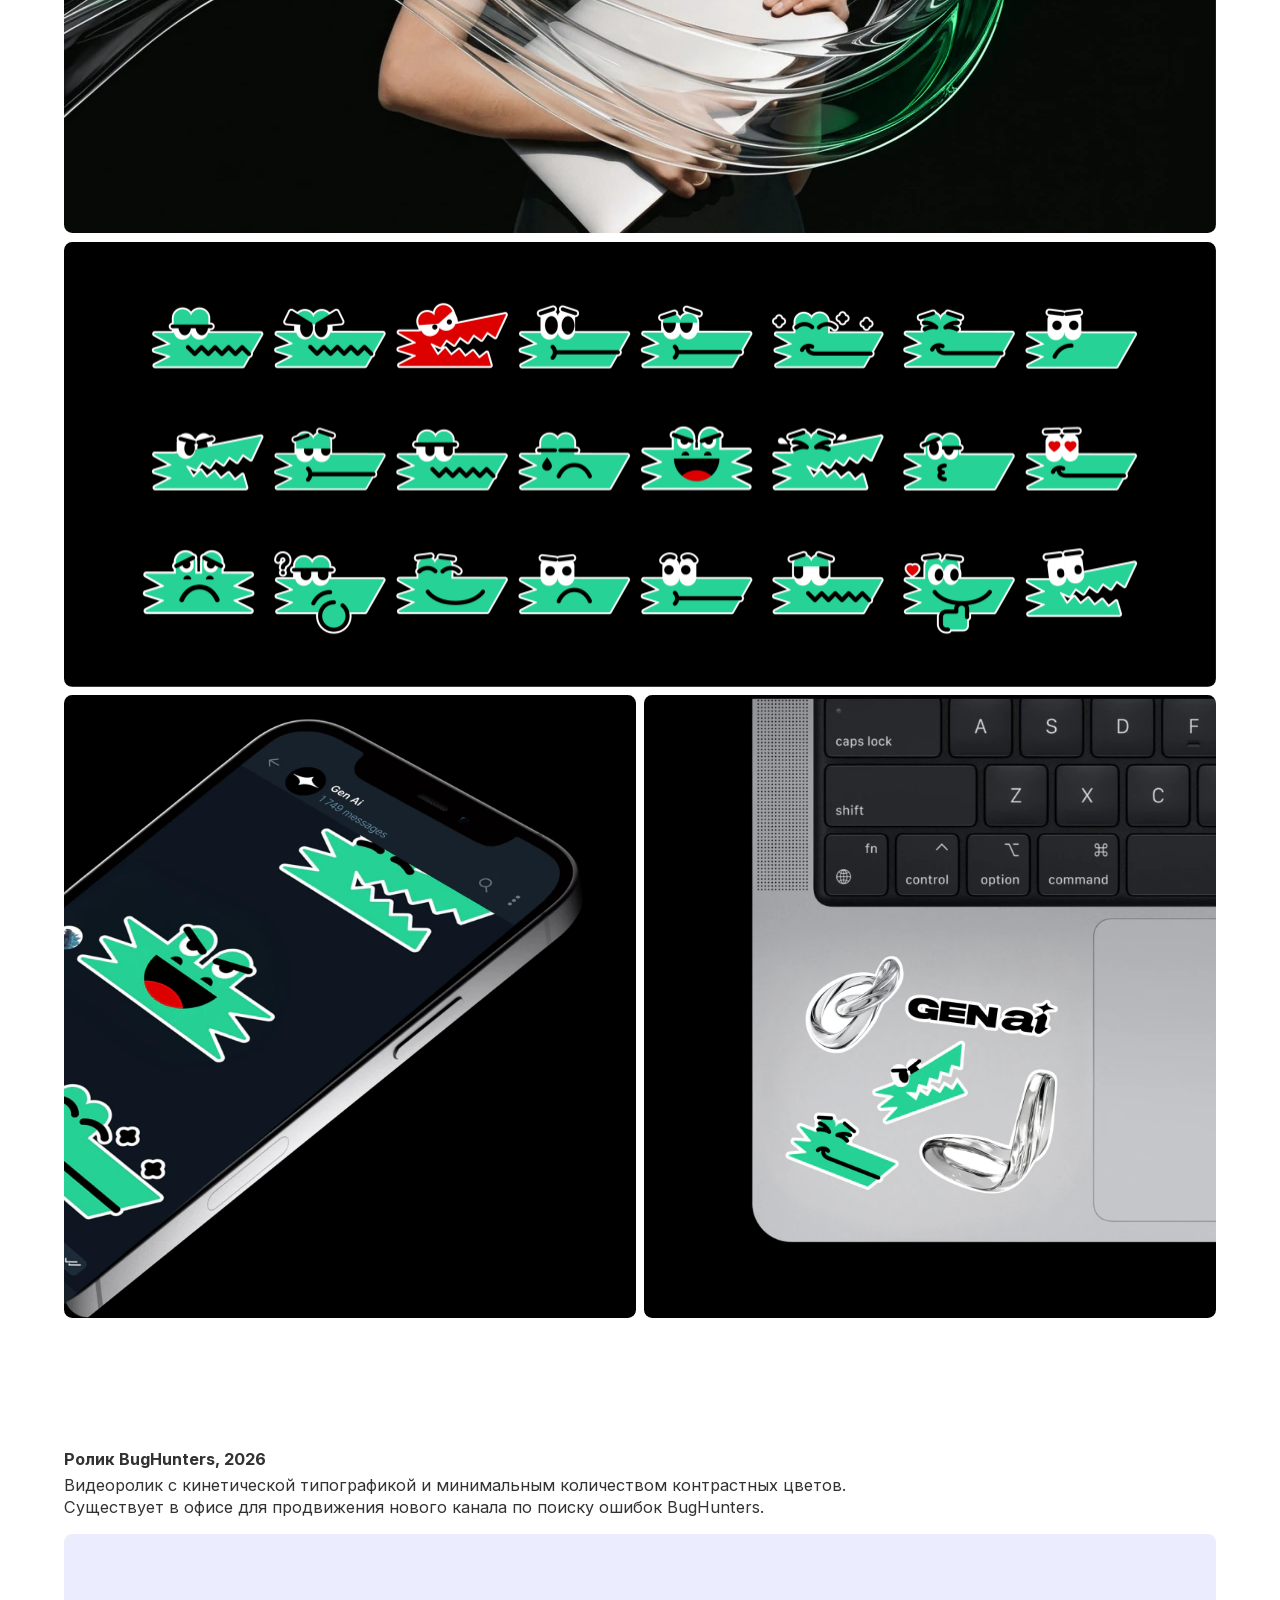
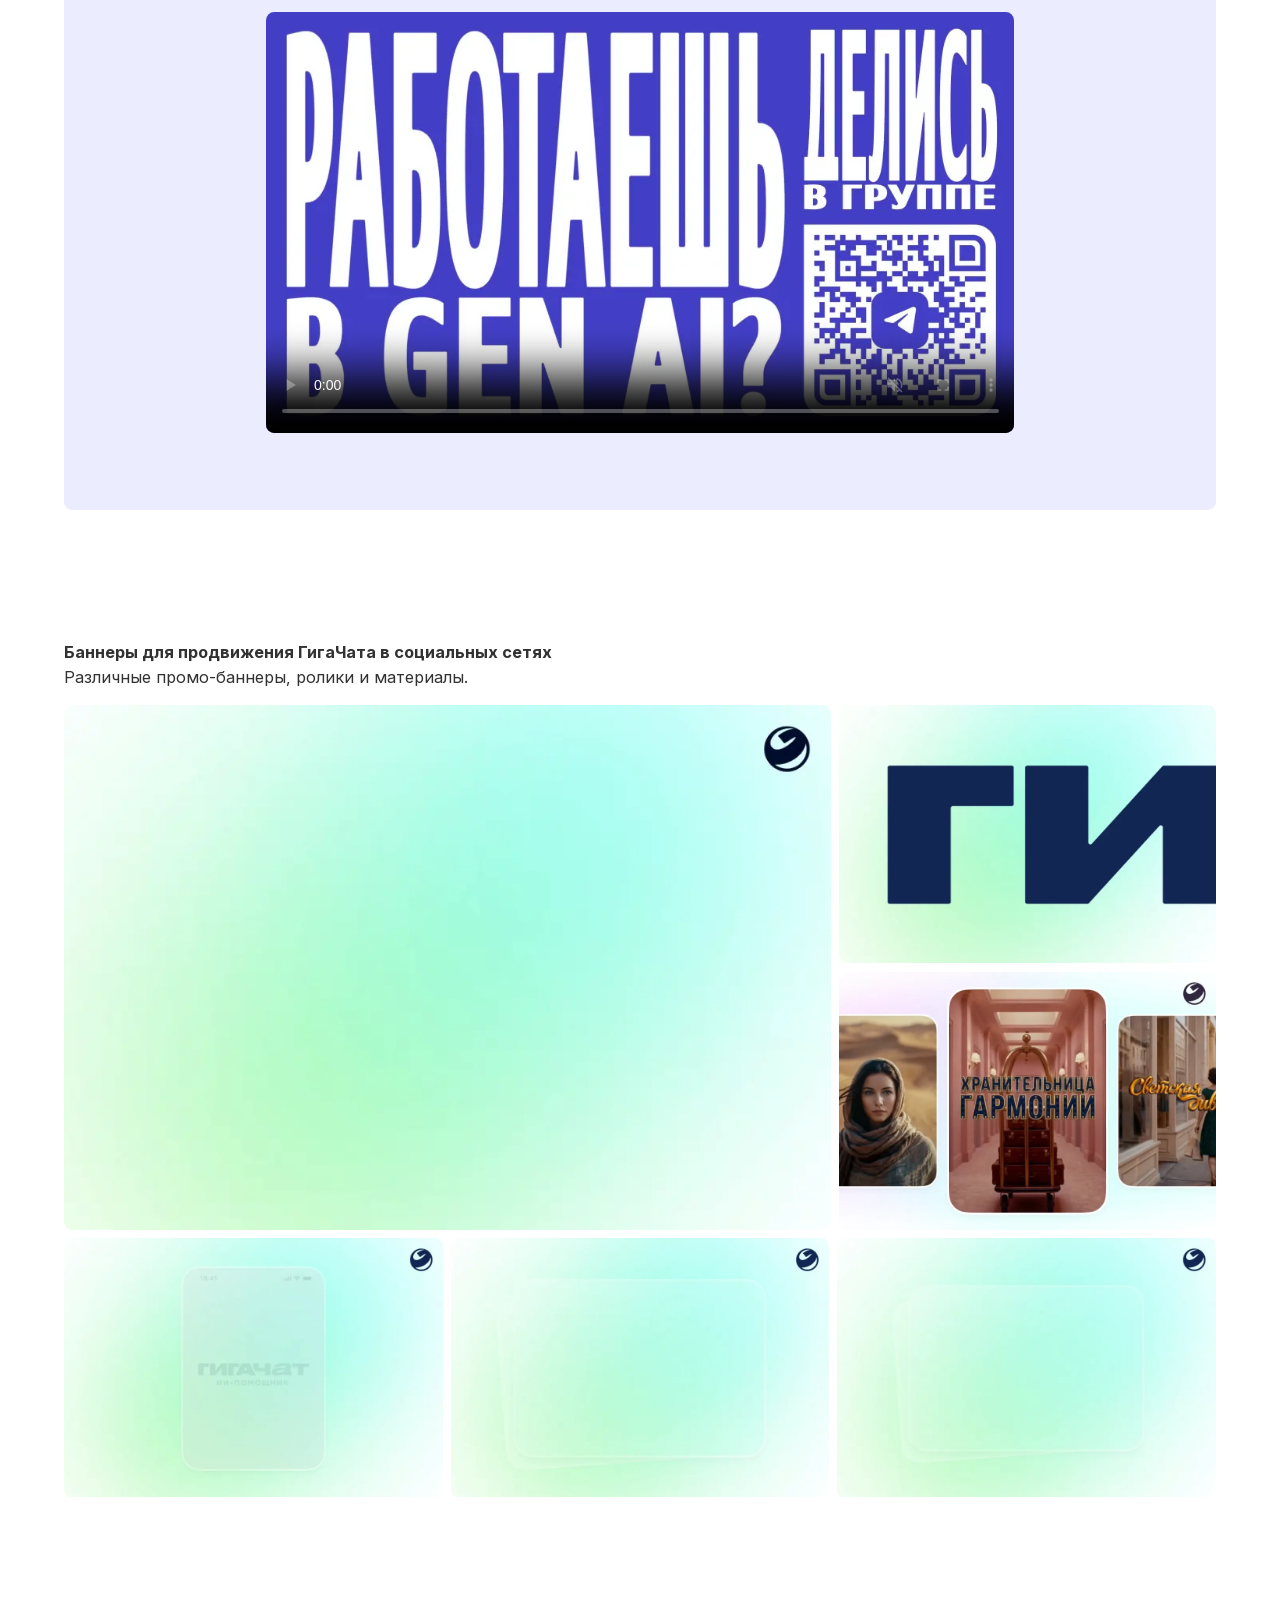
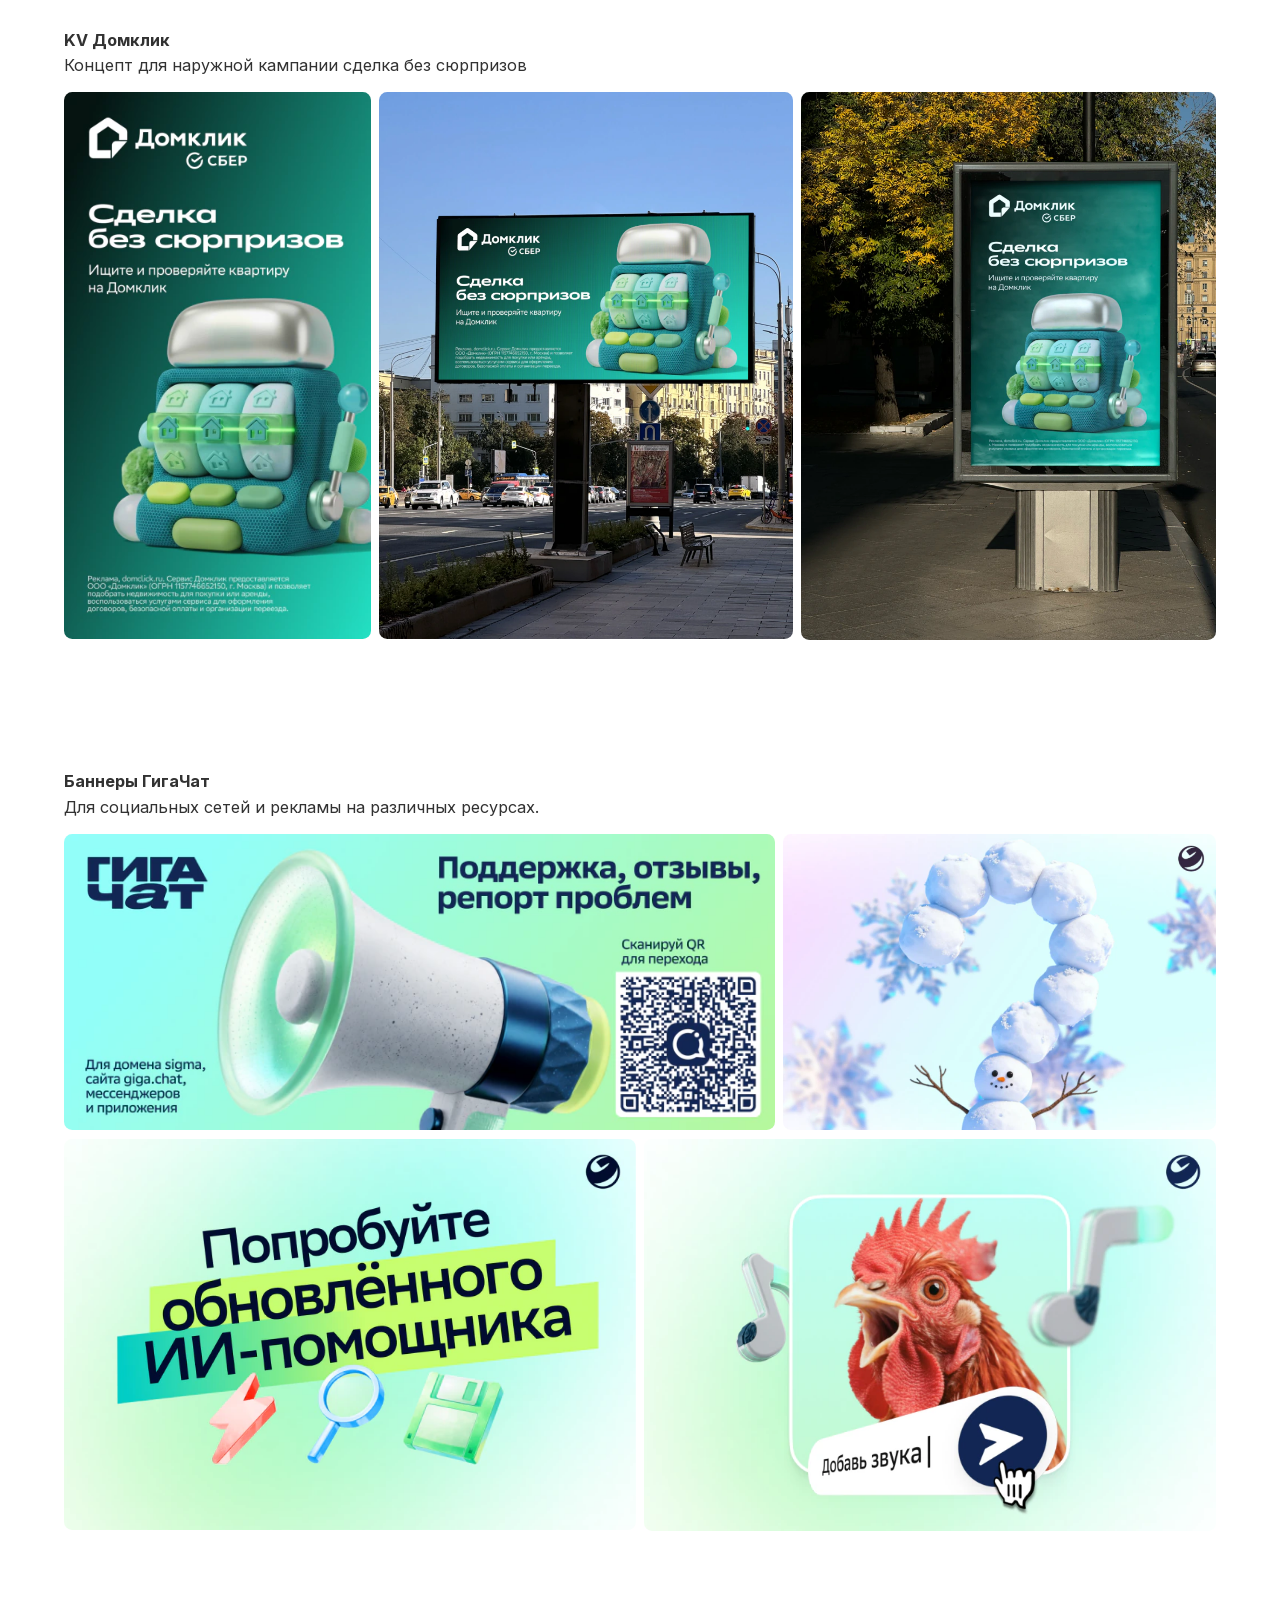
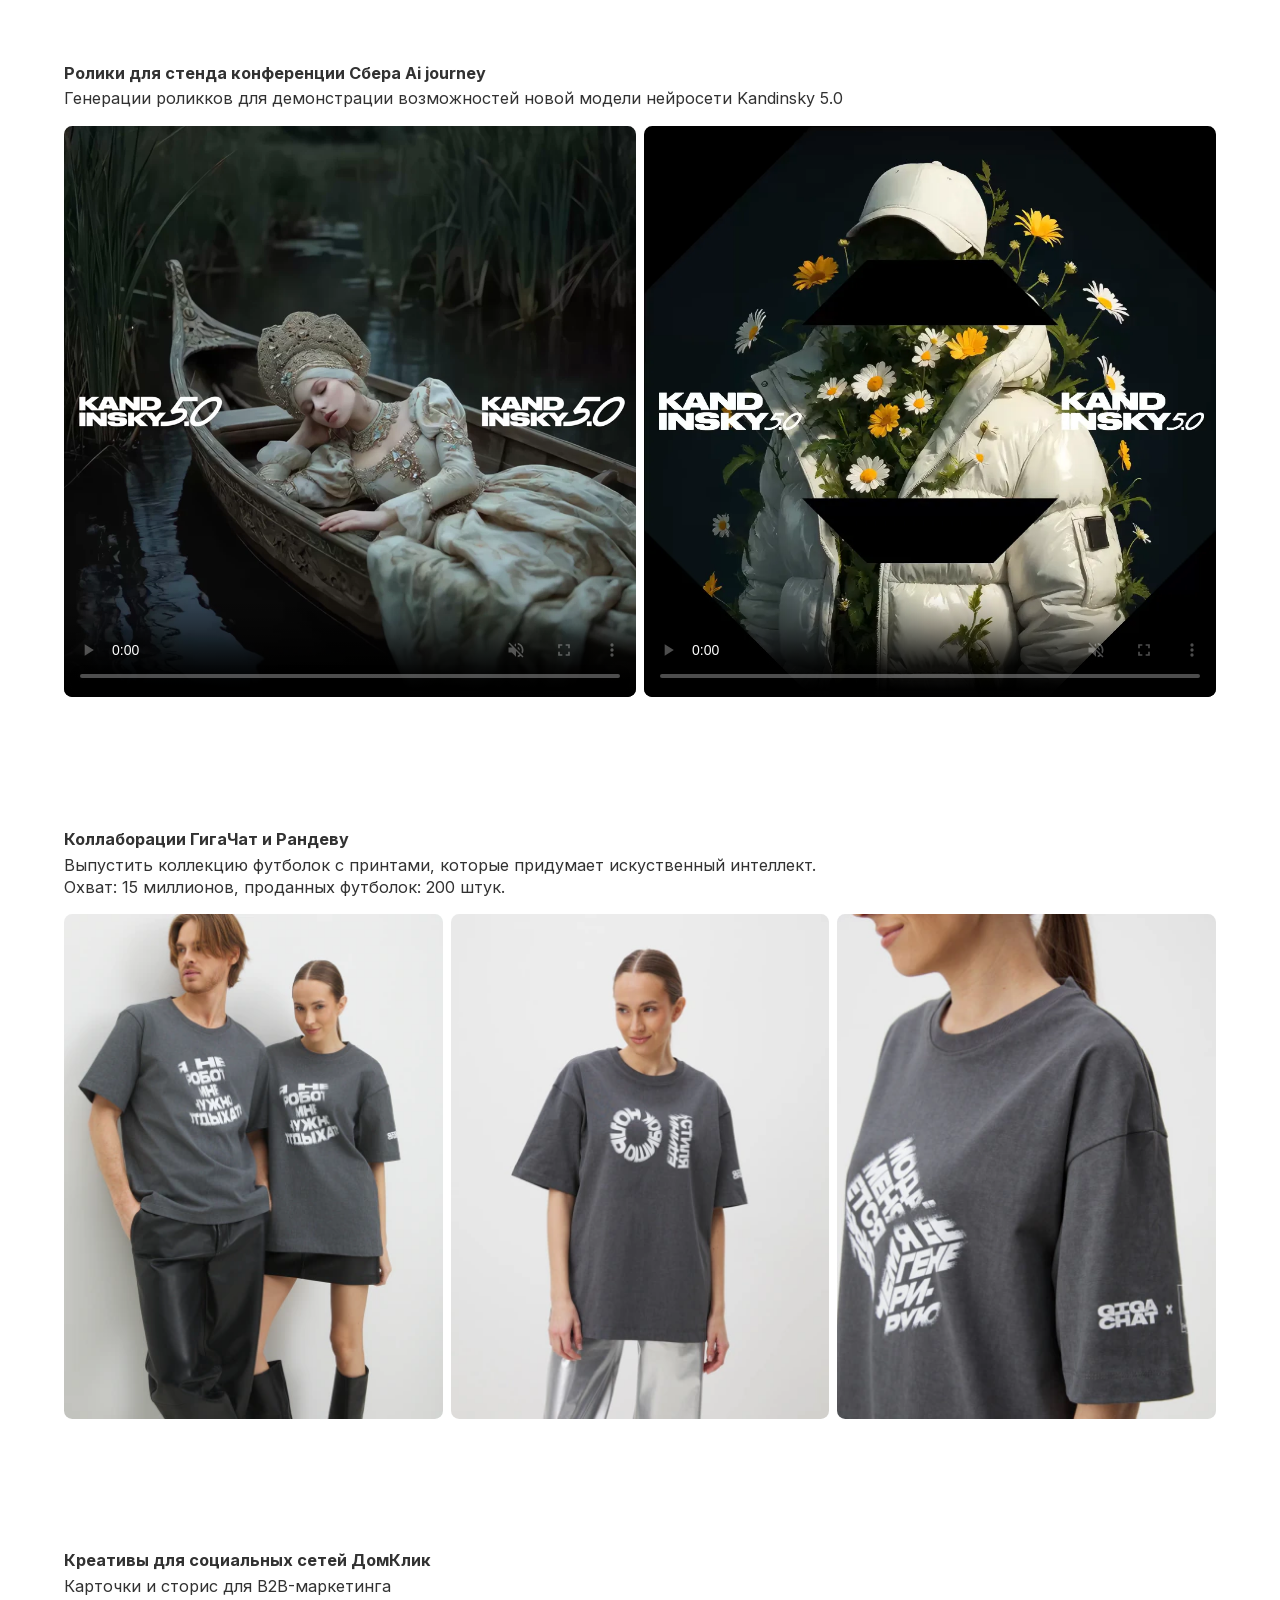
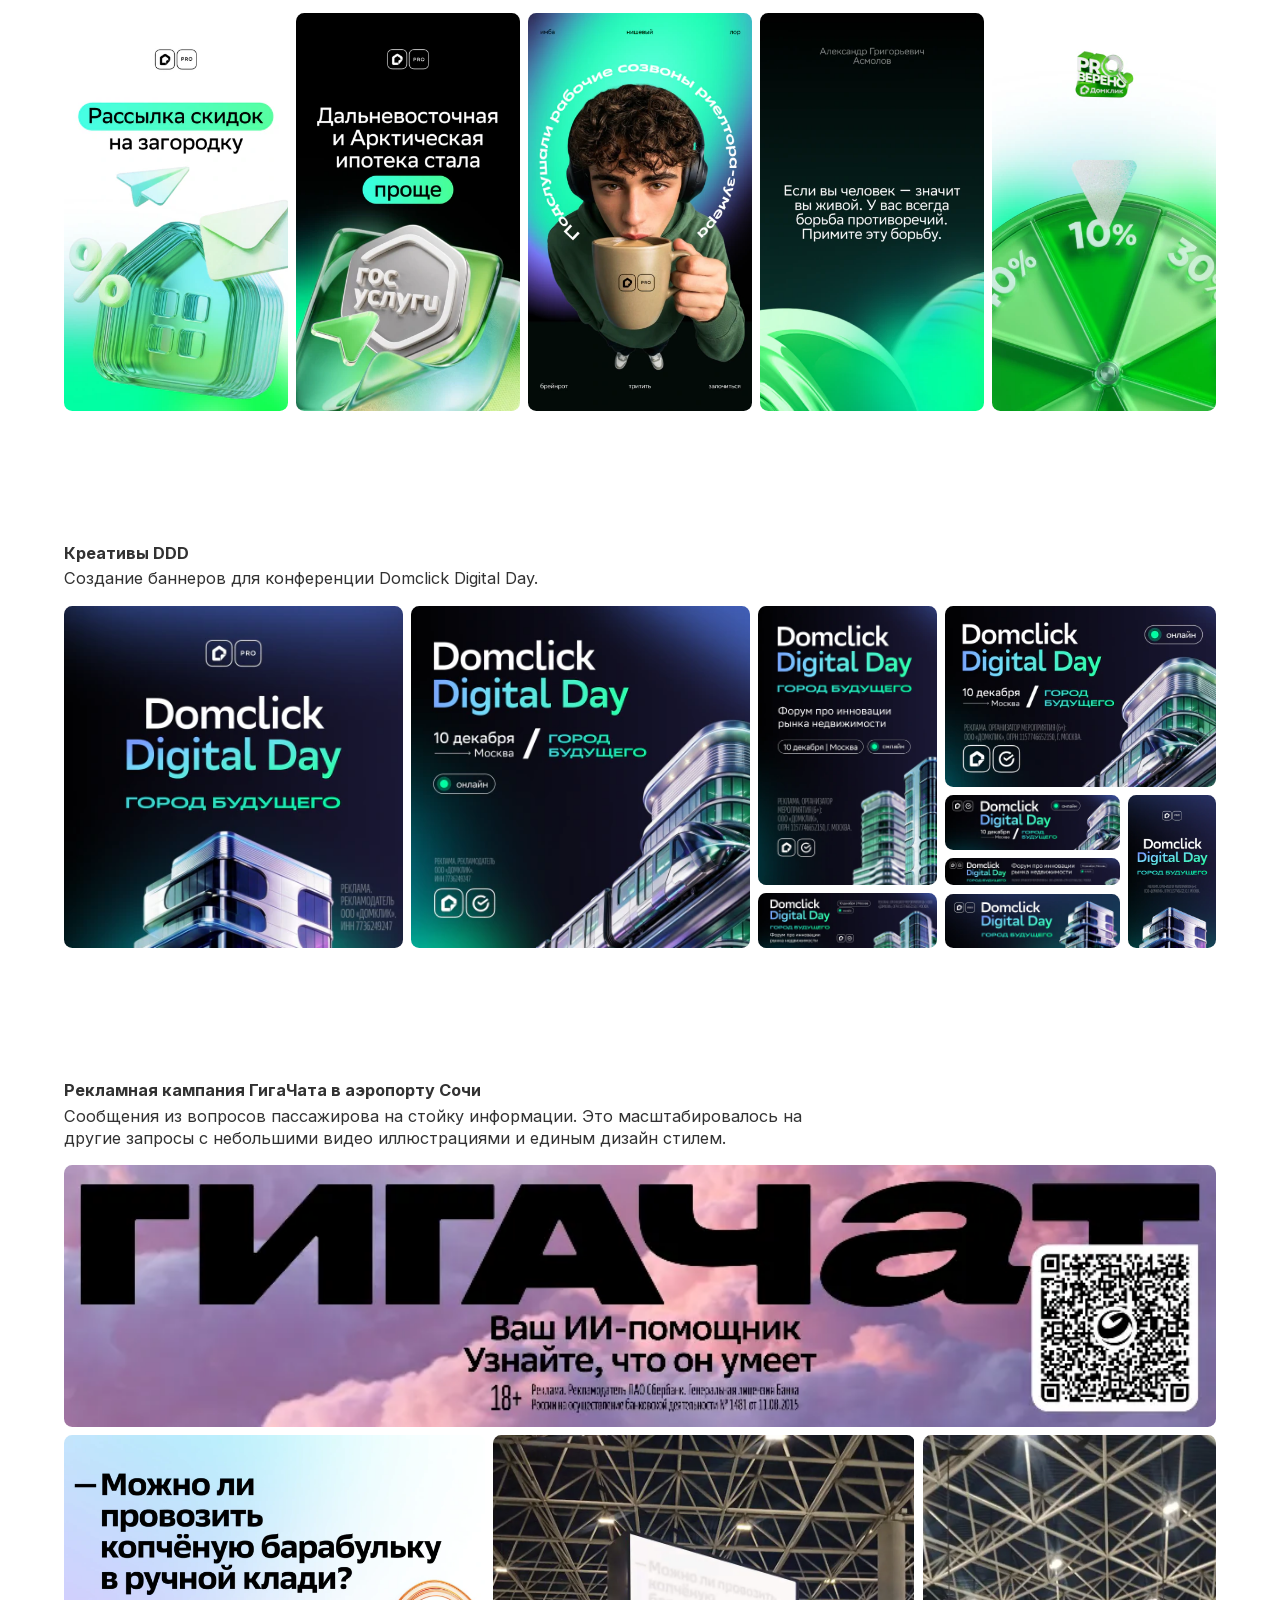
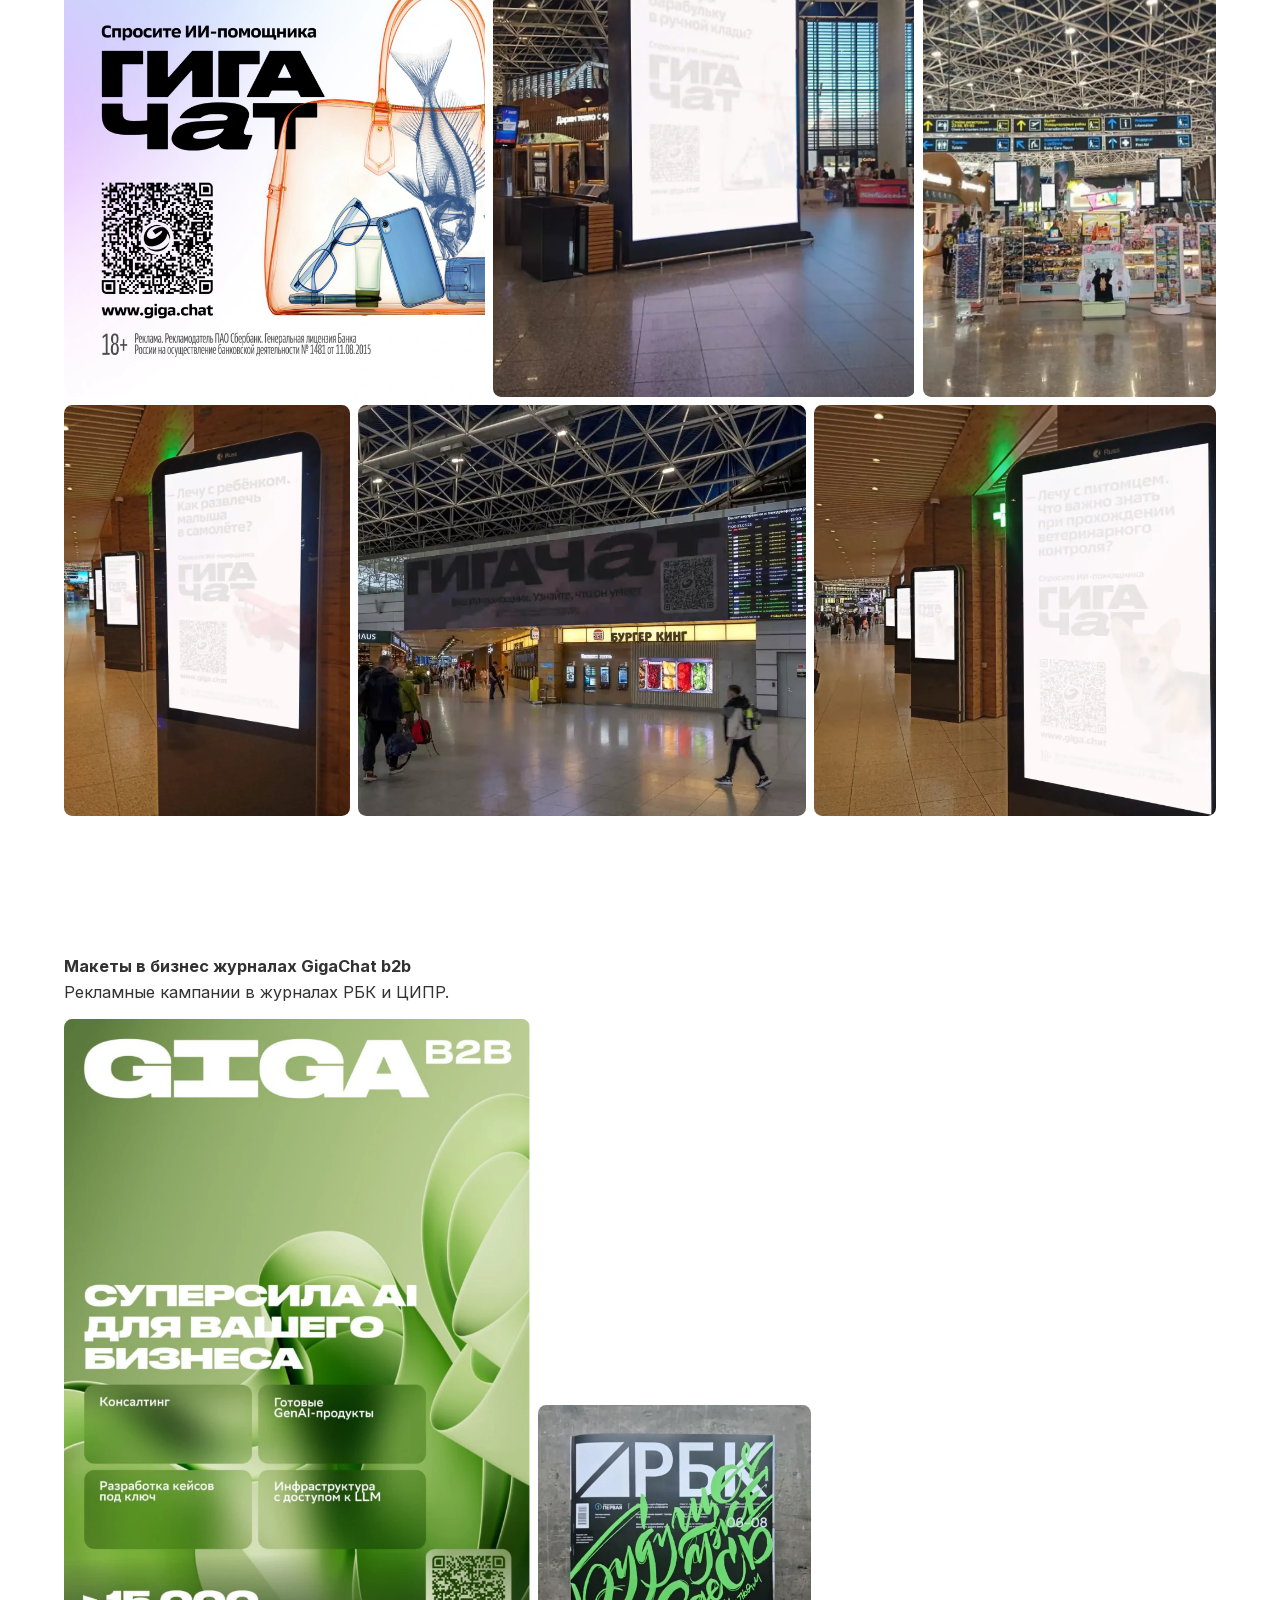
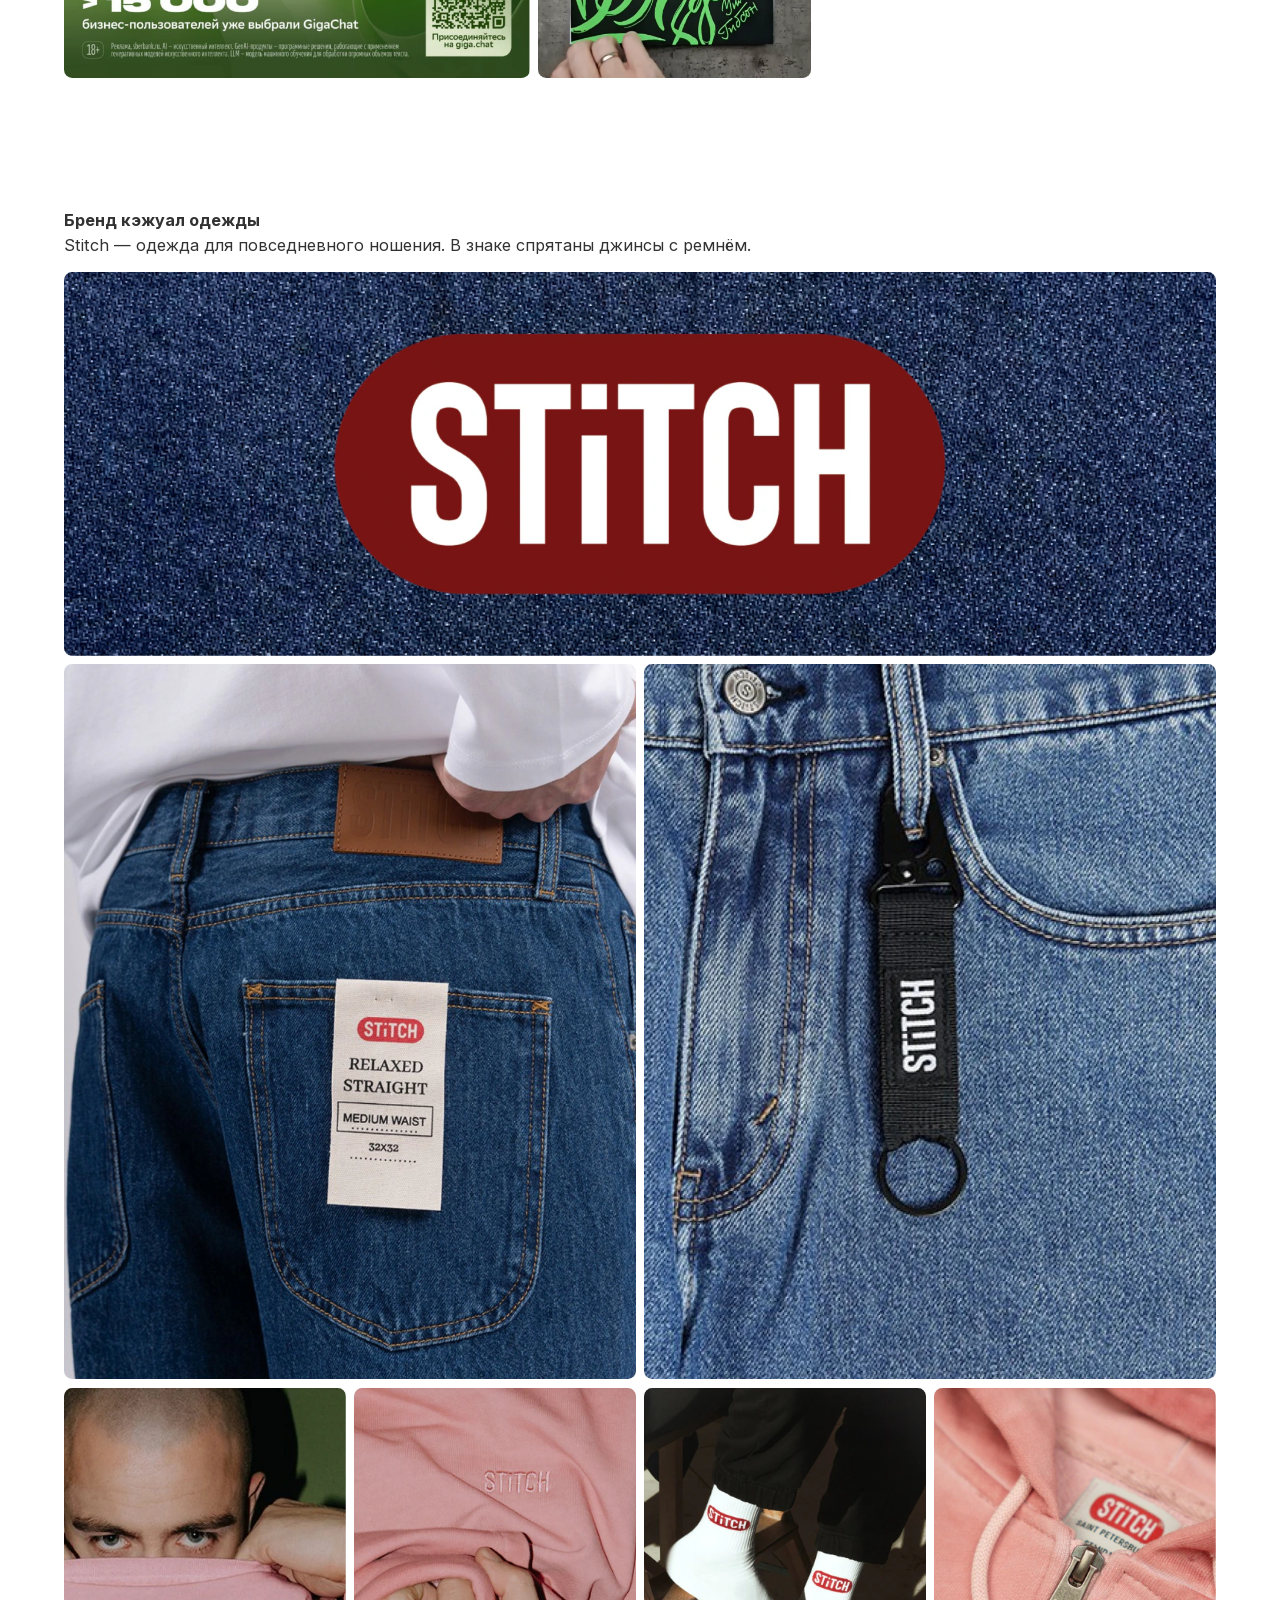
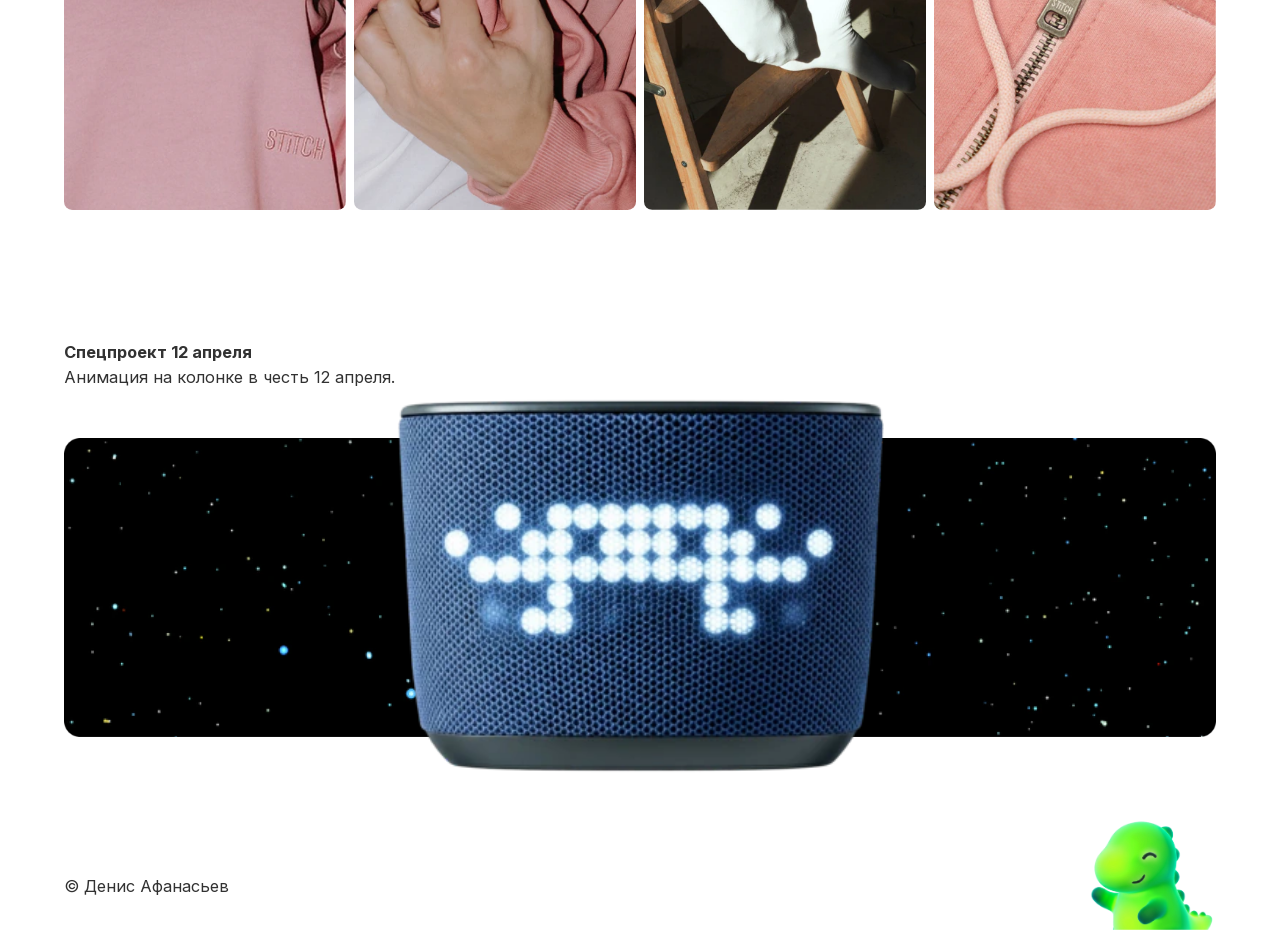
==== commit 681801e2: "Publish HTML CV" ====
--- a/index.html
+++ b/index.html
@@ -26,7 +26,7 @@
             <nav class="profile-links">
                 <a href="https://t.me/phDaniel" target="_blank" rel="noopener noreferrer">Личка</a>
                 <a href="https://t.me/uncharted_design" target="_blank" rel="noopener noreferrer">Телеграм-канал</a>
-                <a href="#">CV</a>
+                <a href="cv/">CV</a>
             </nav>
         </header>
 
@@ -765,4 +765,4 @@
 
 </body>
 
-</html>+</html>
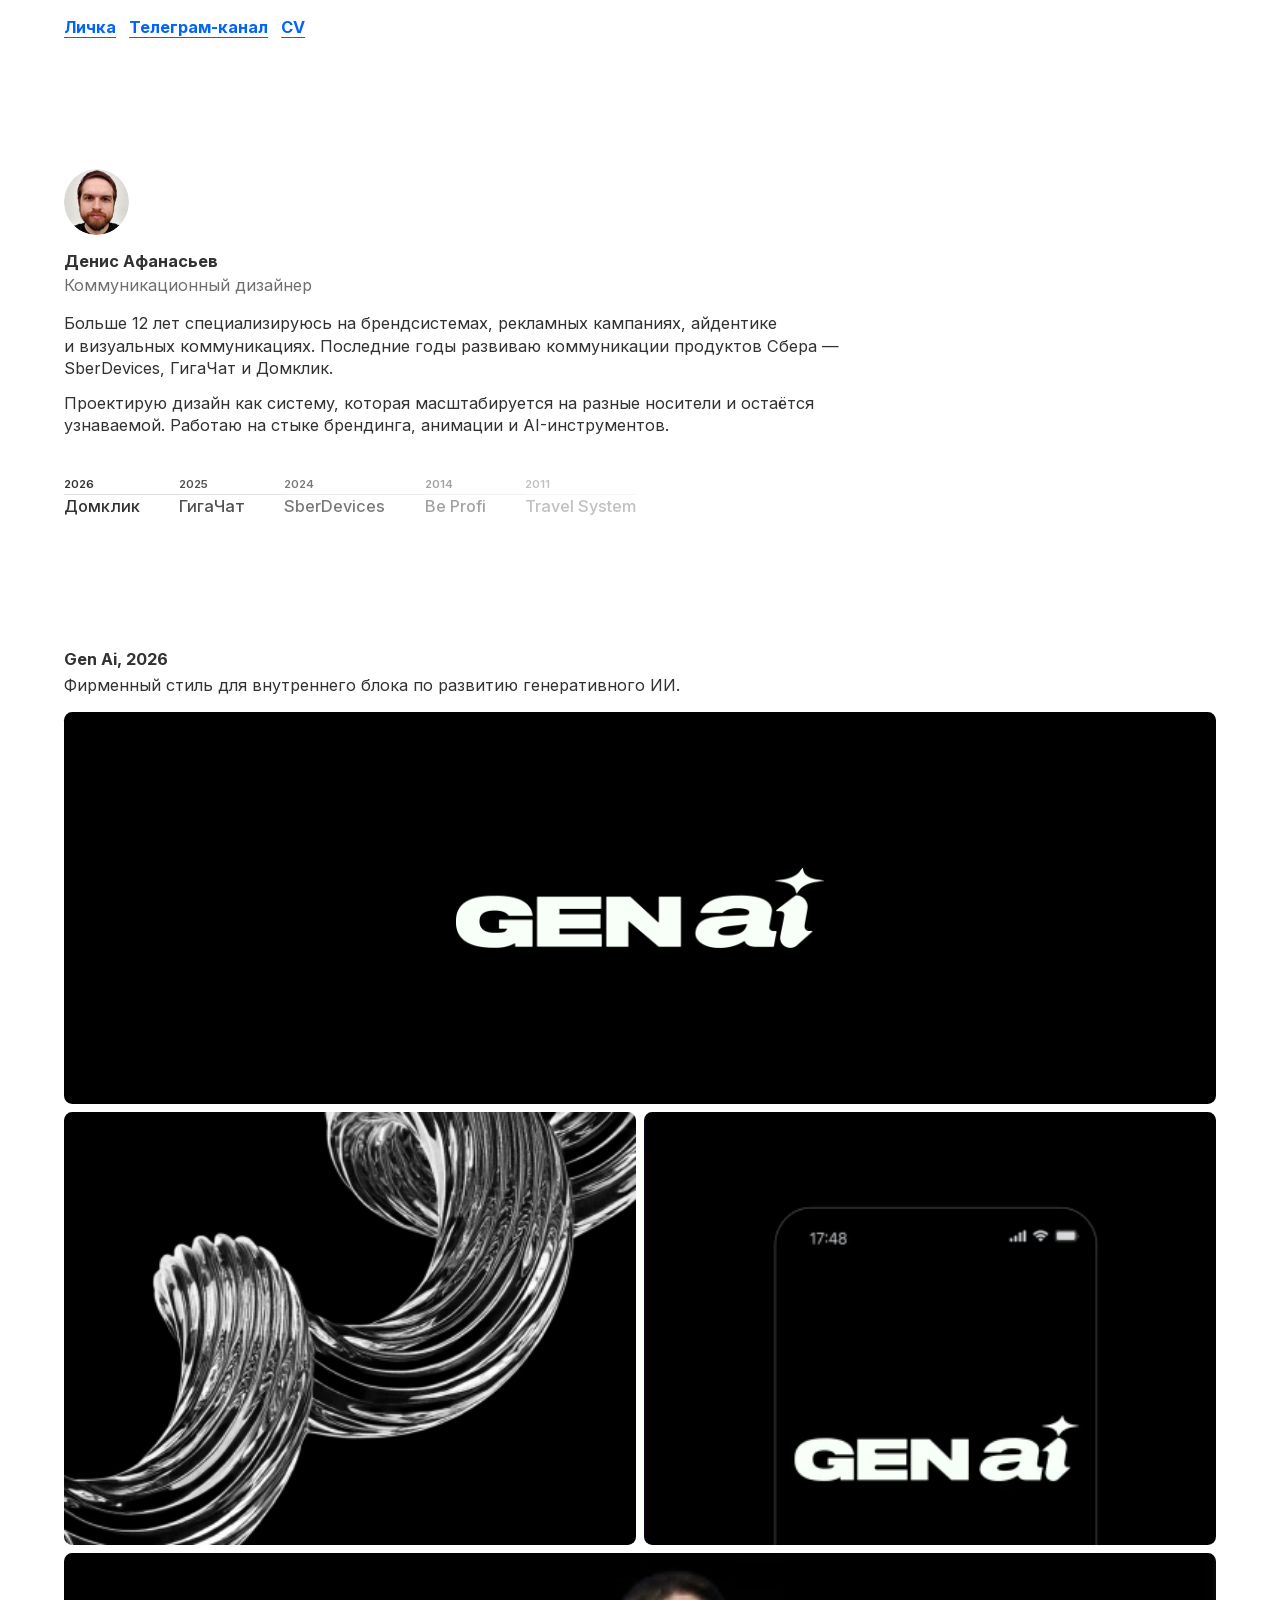
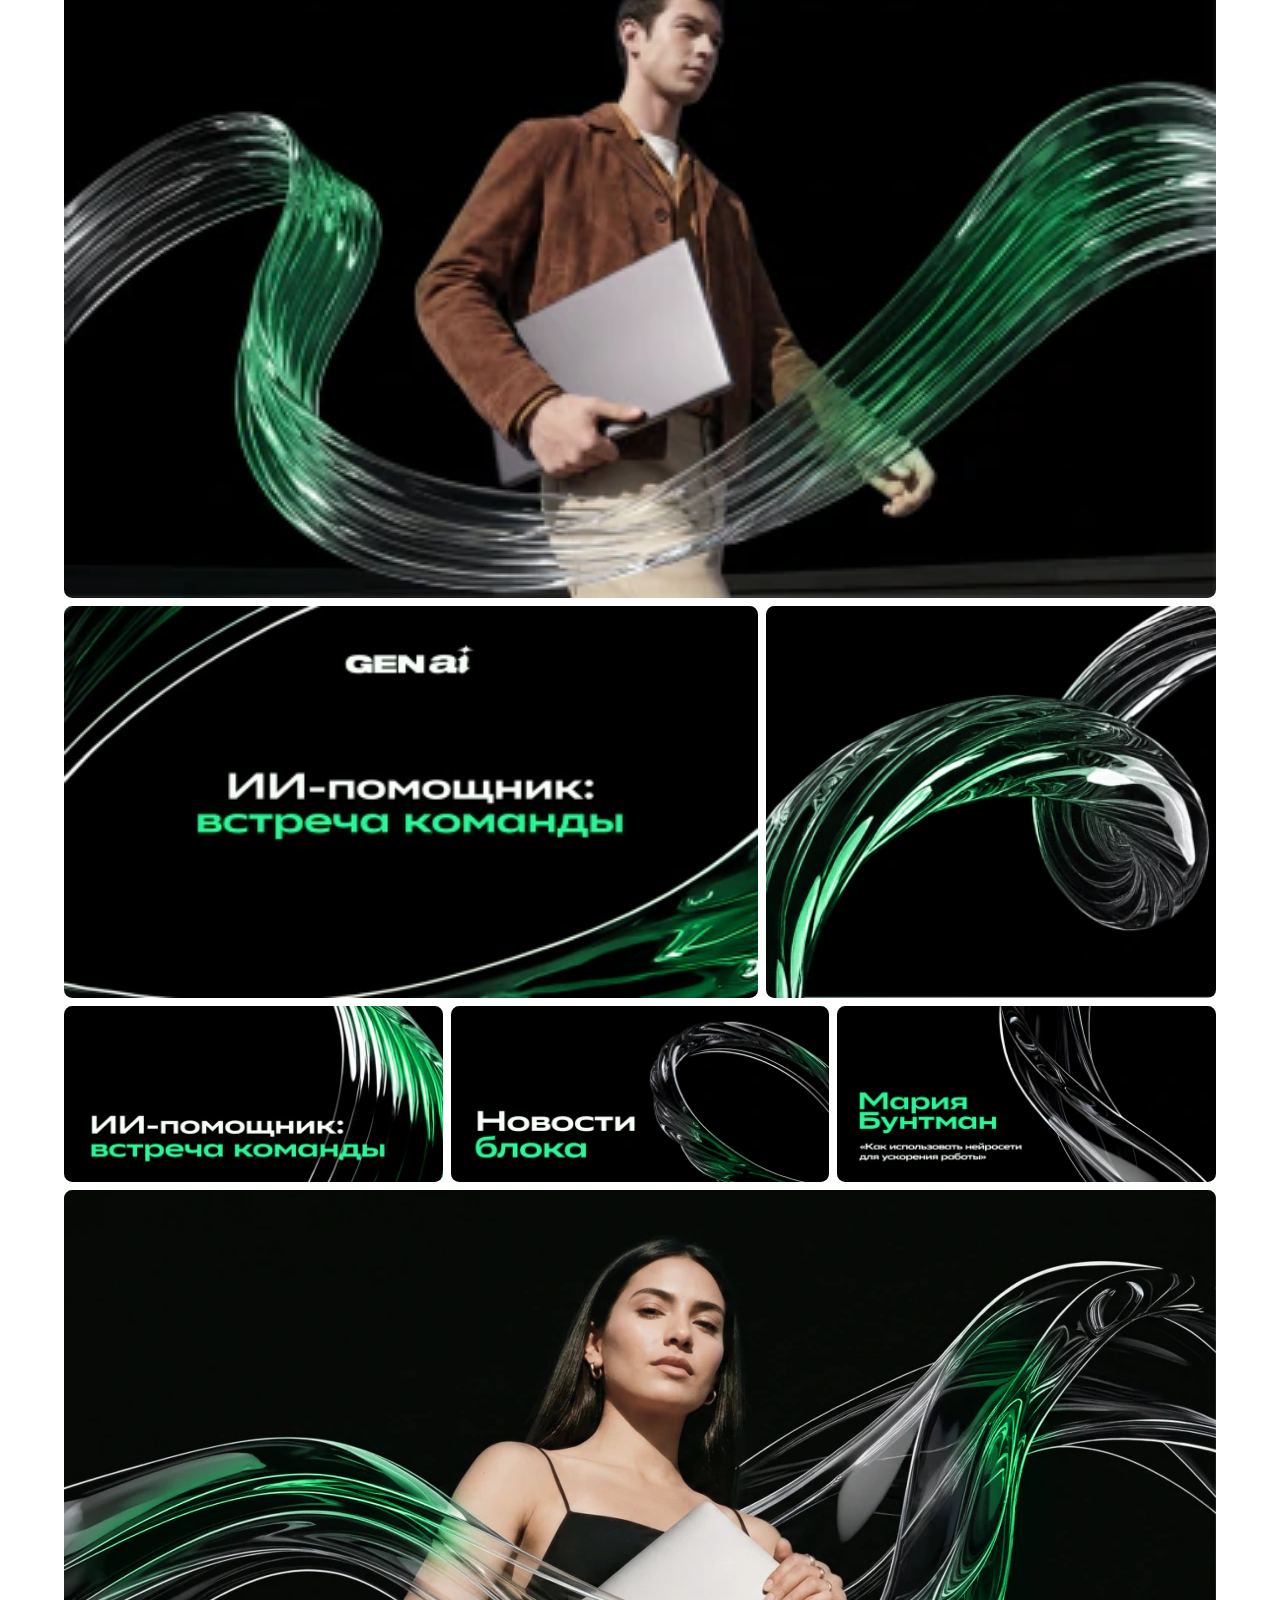
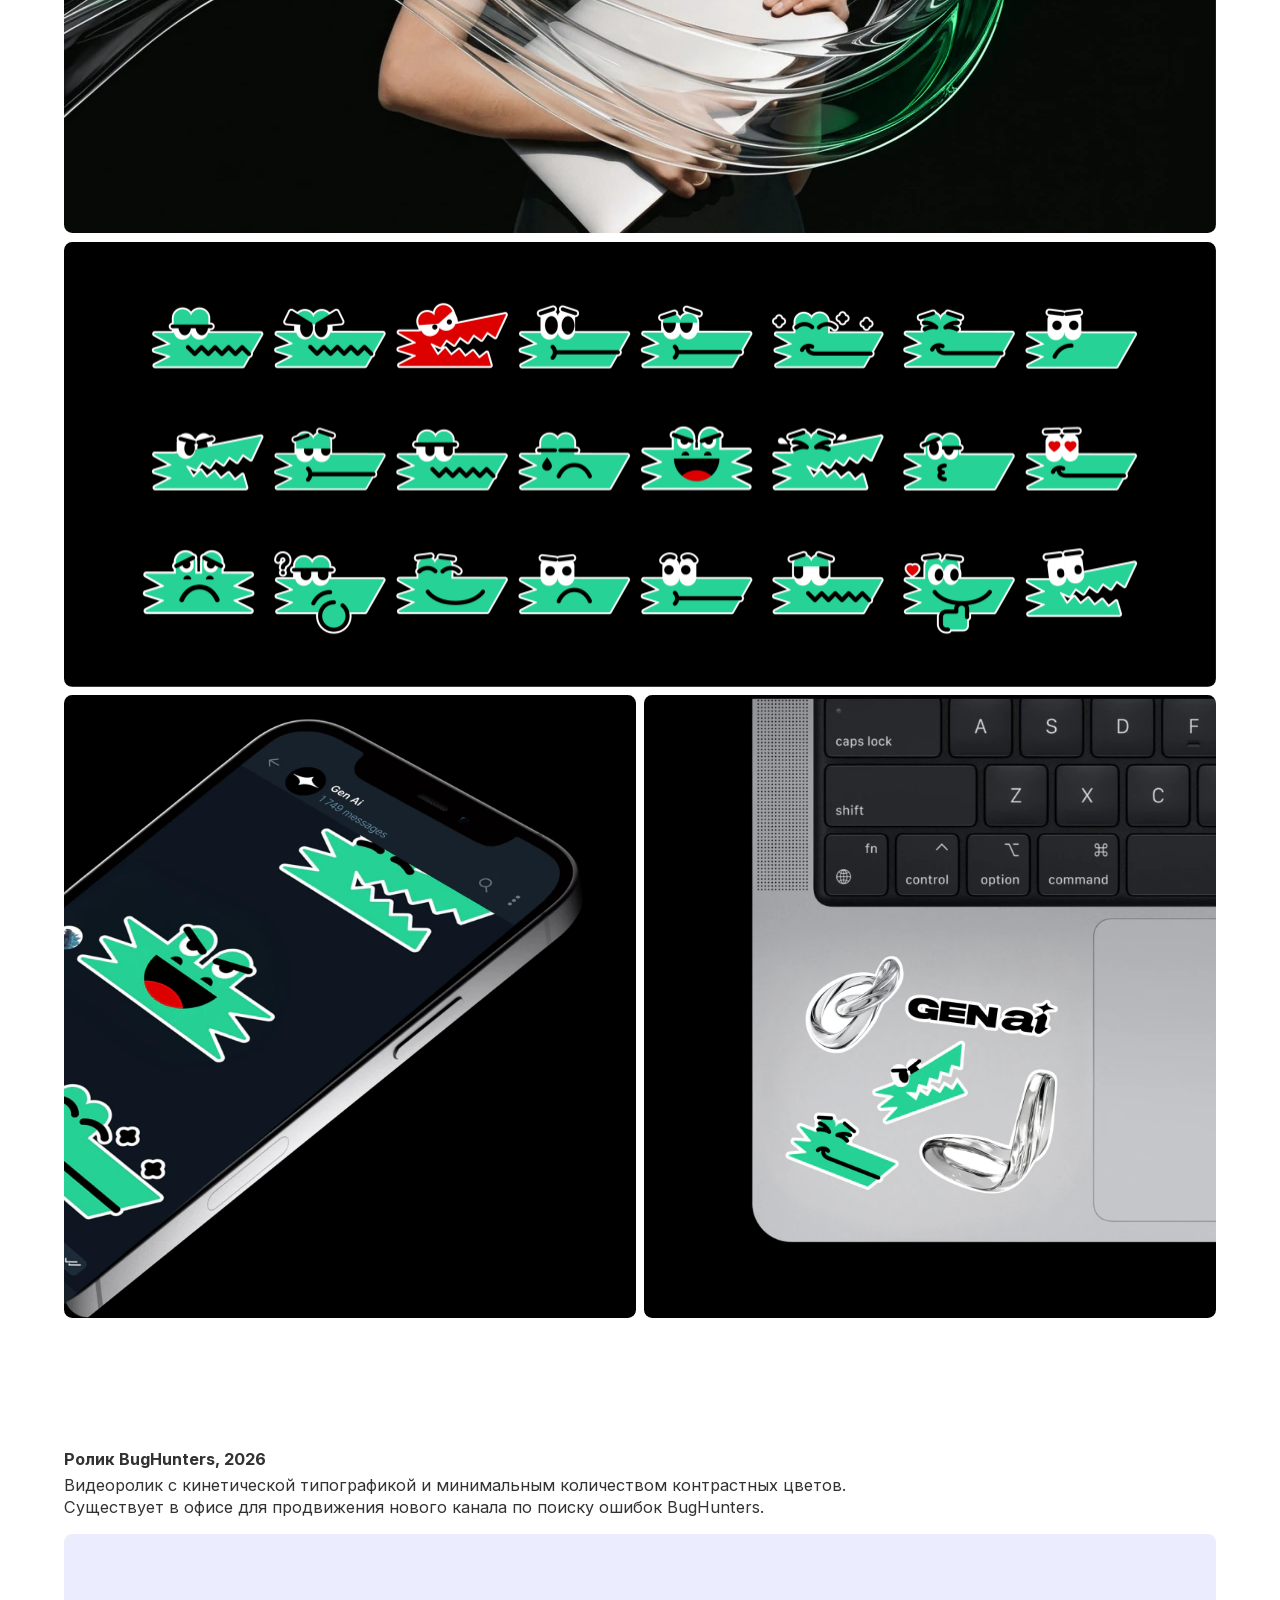
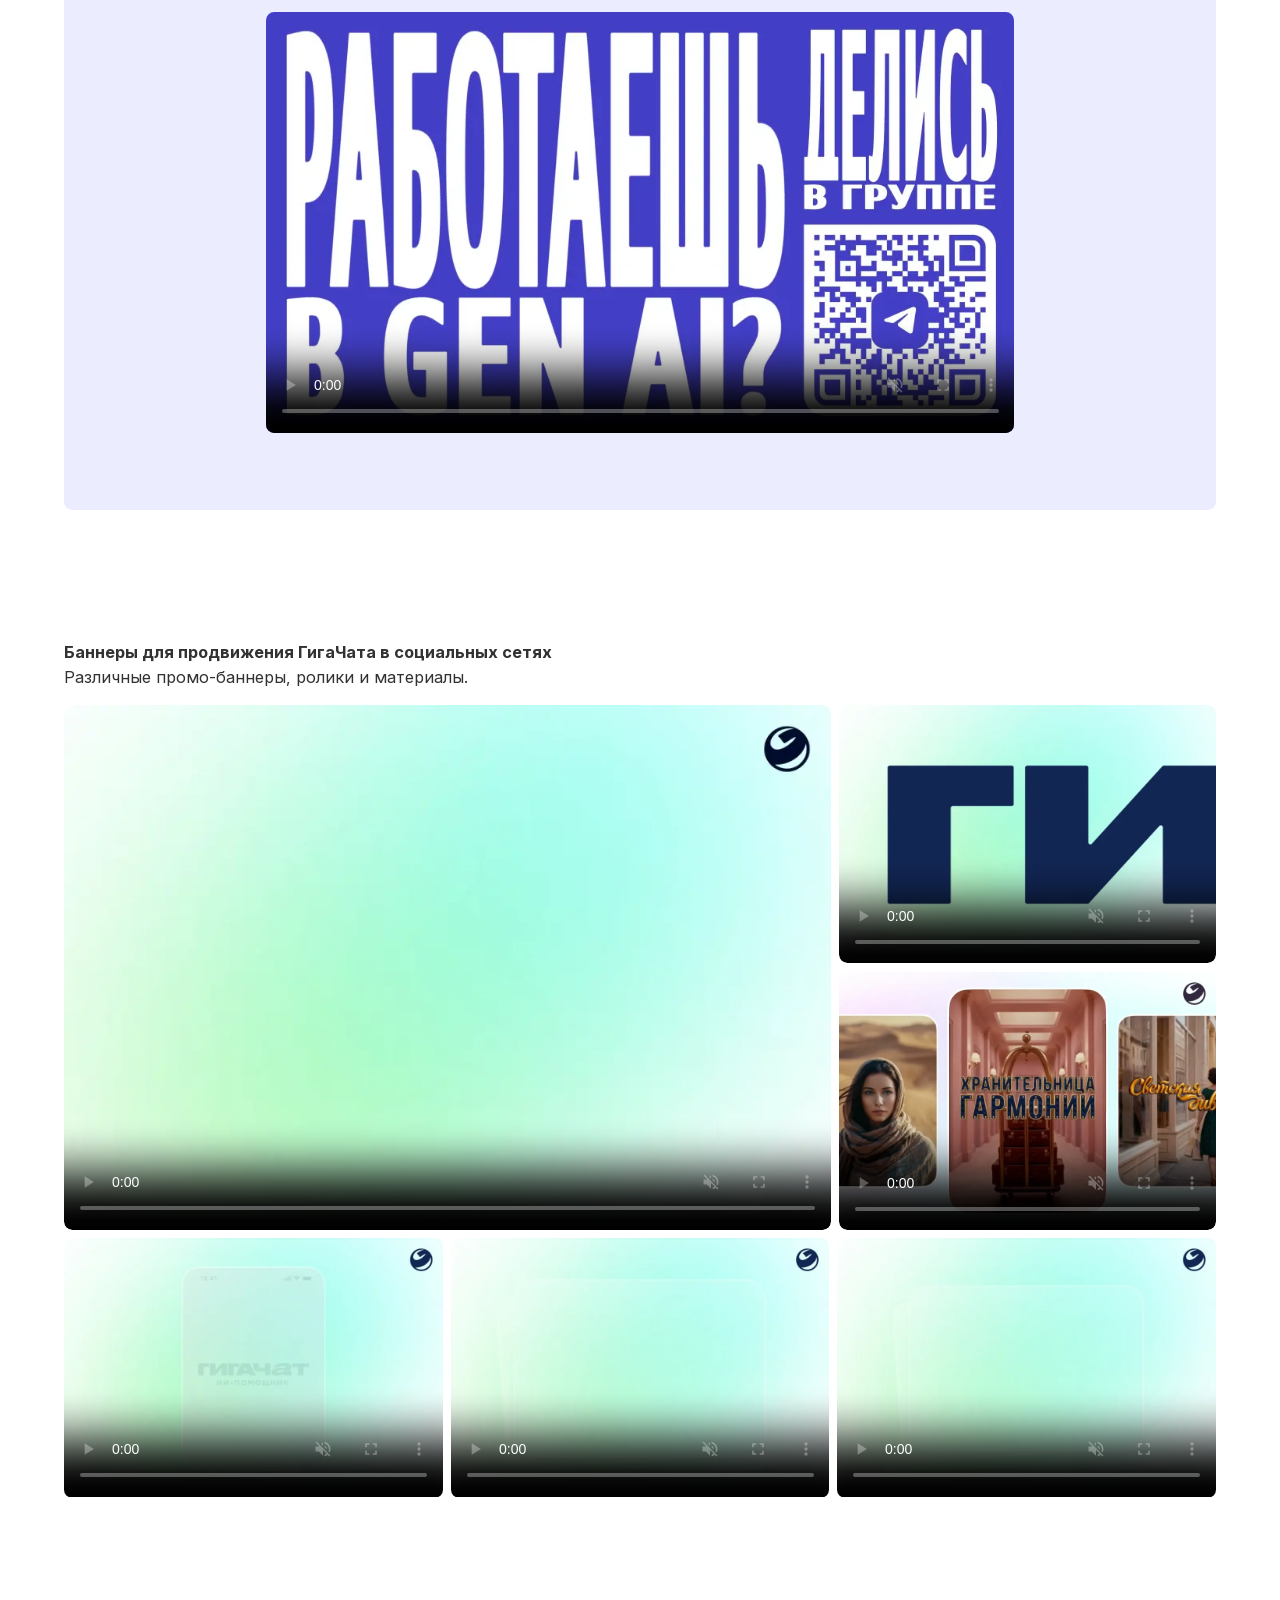
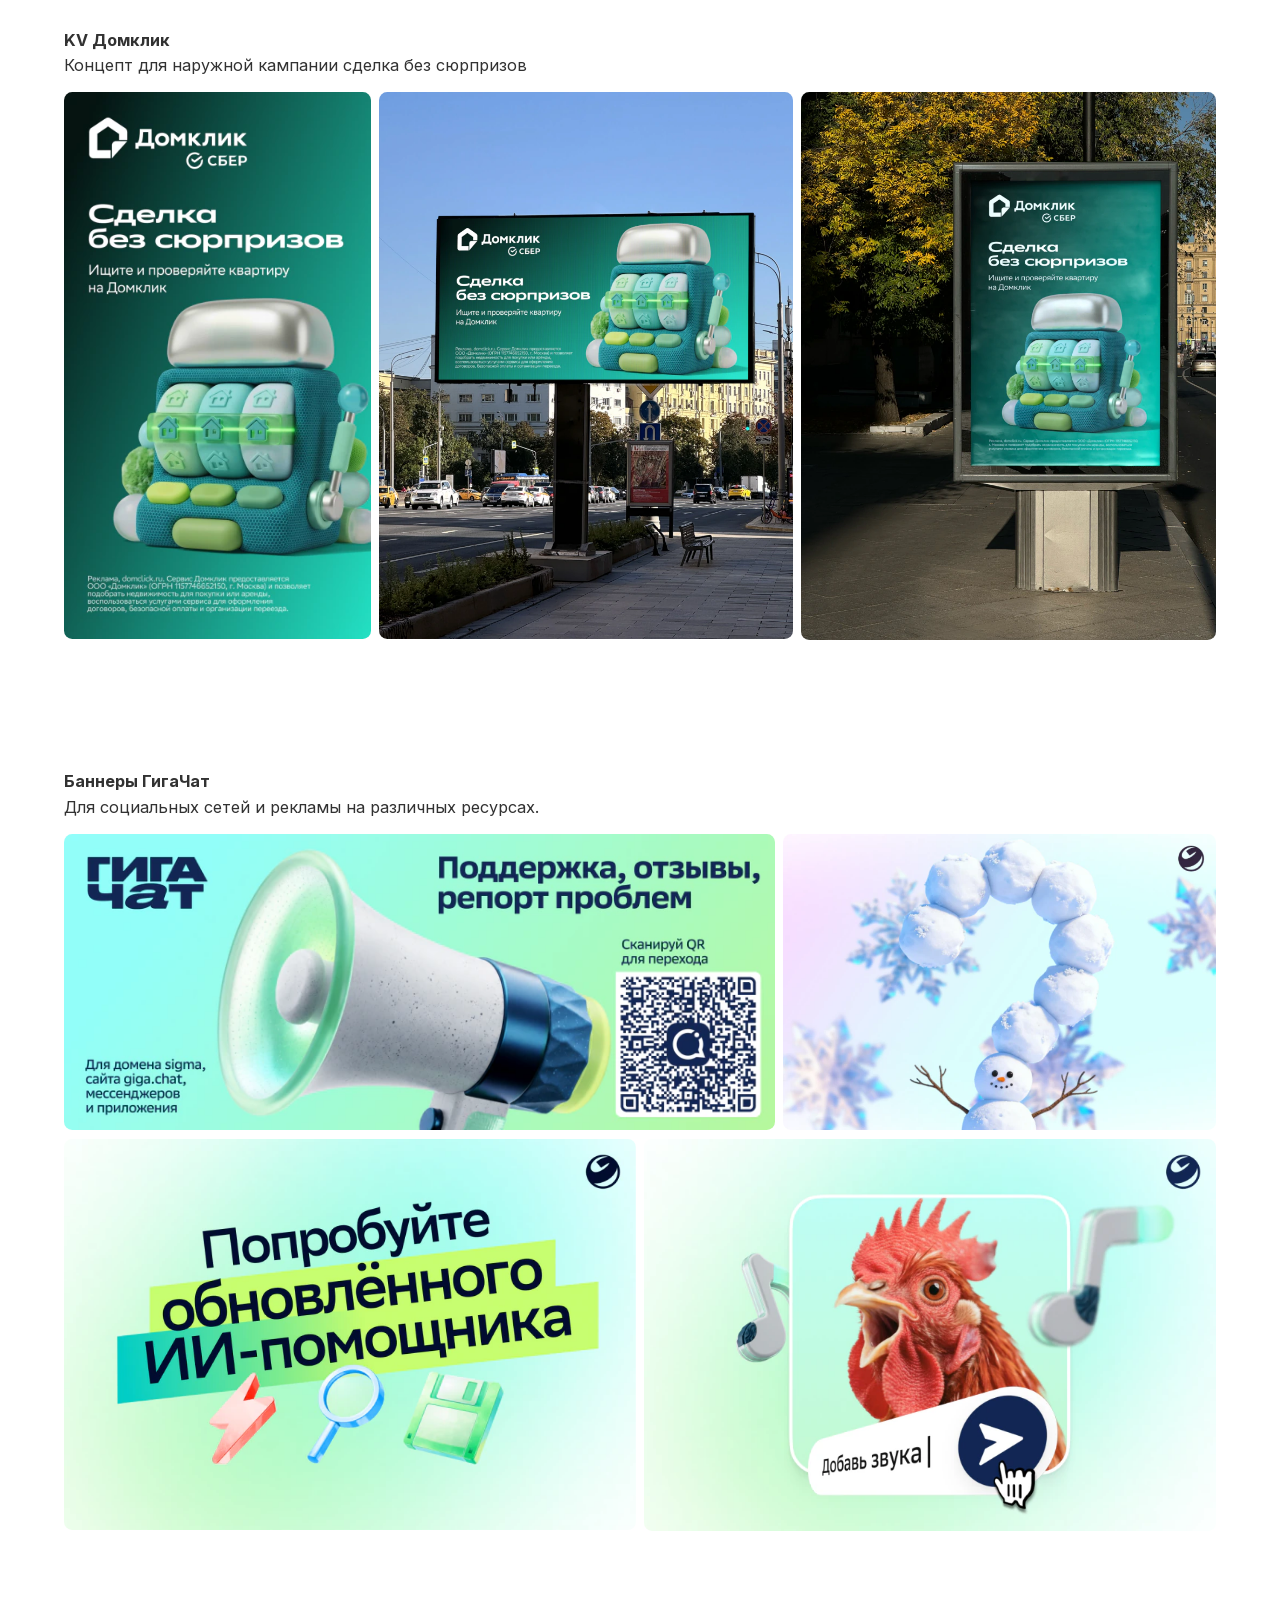
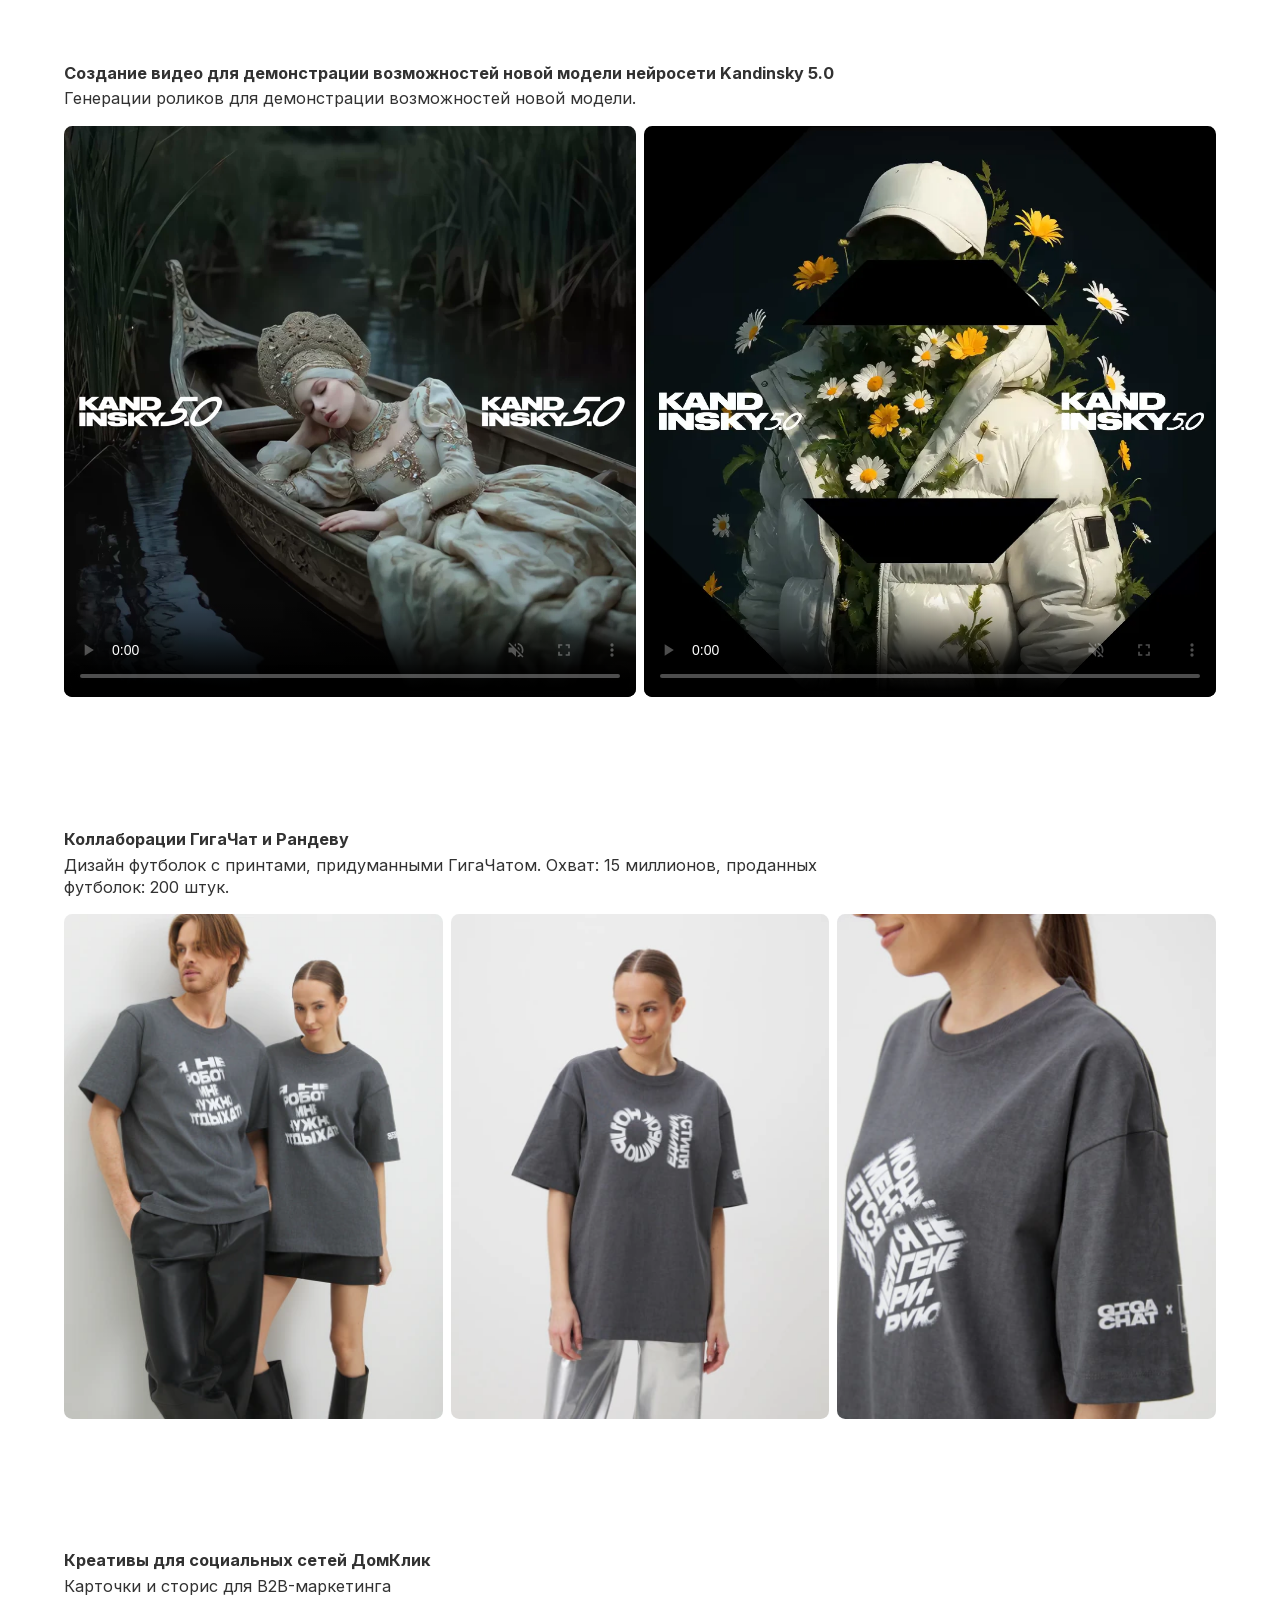
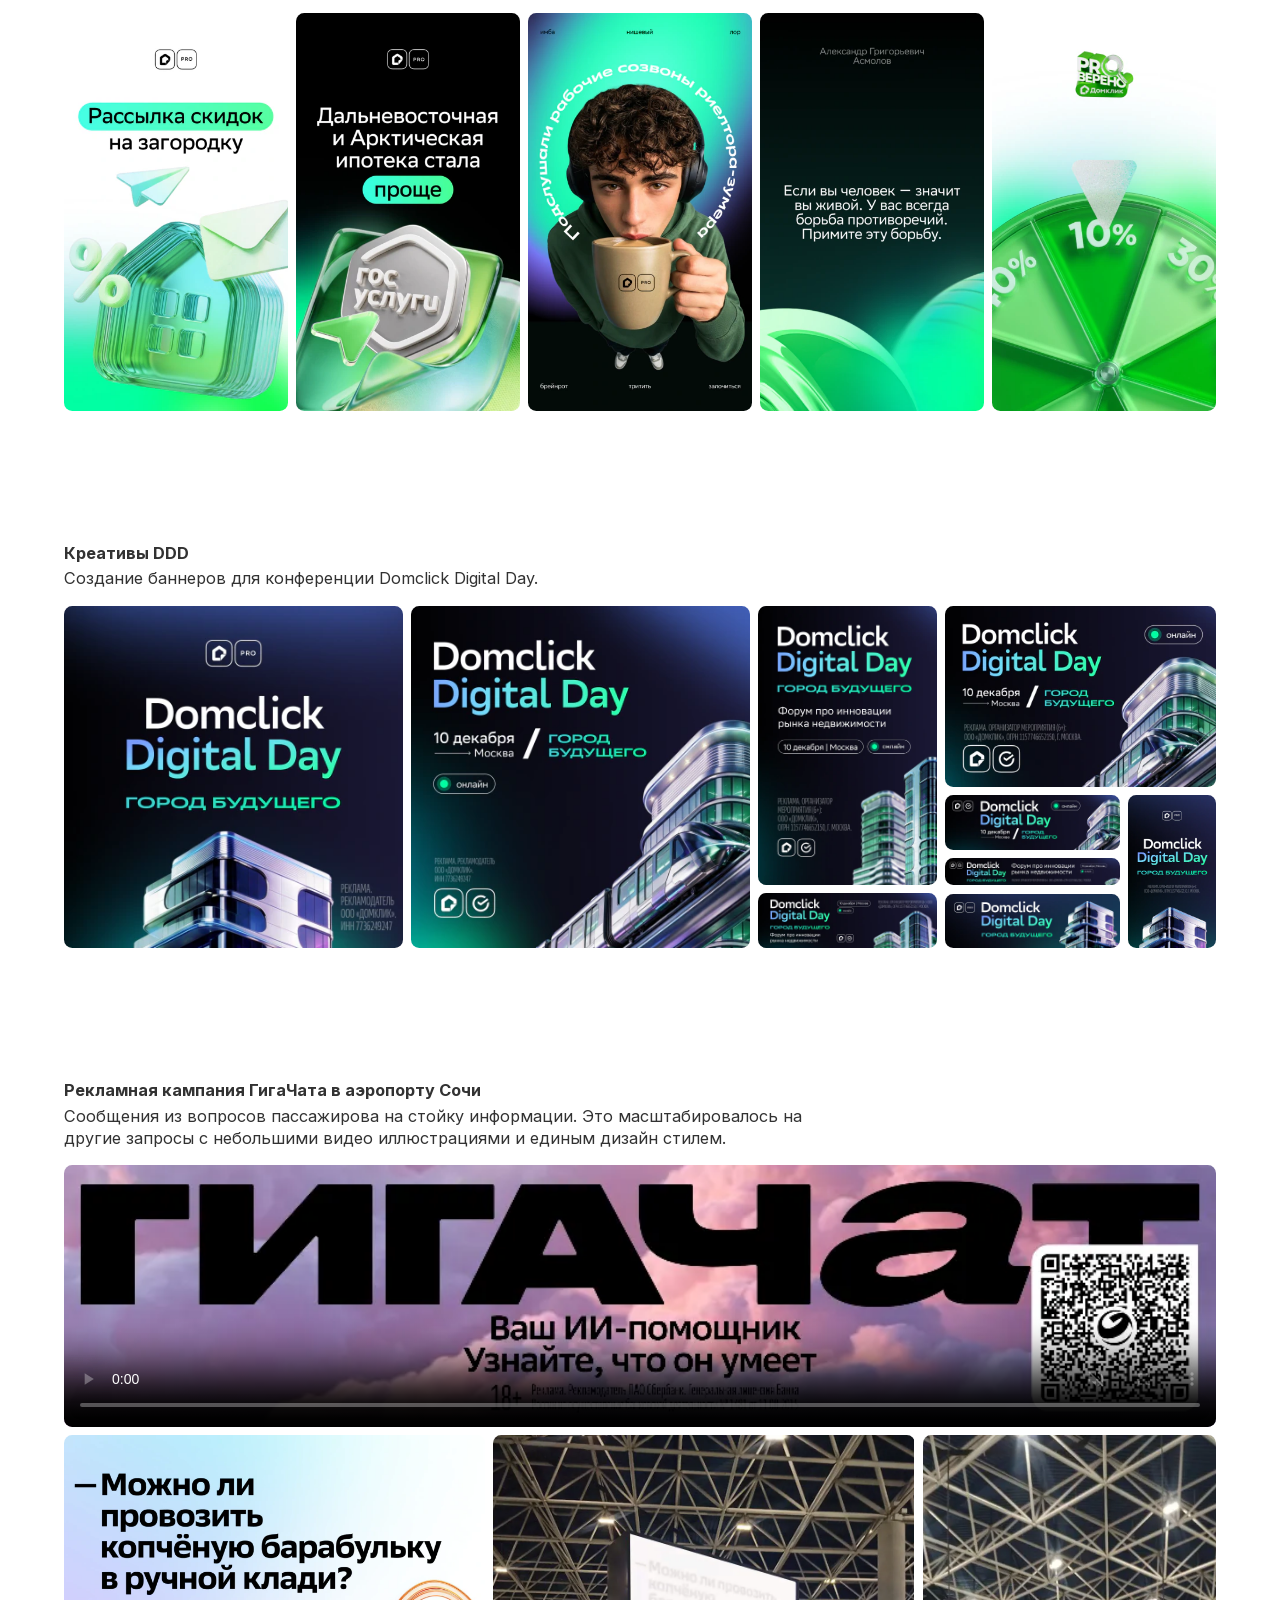
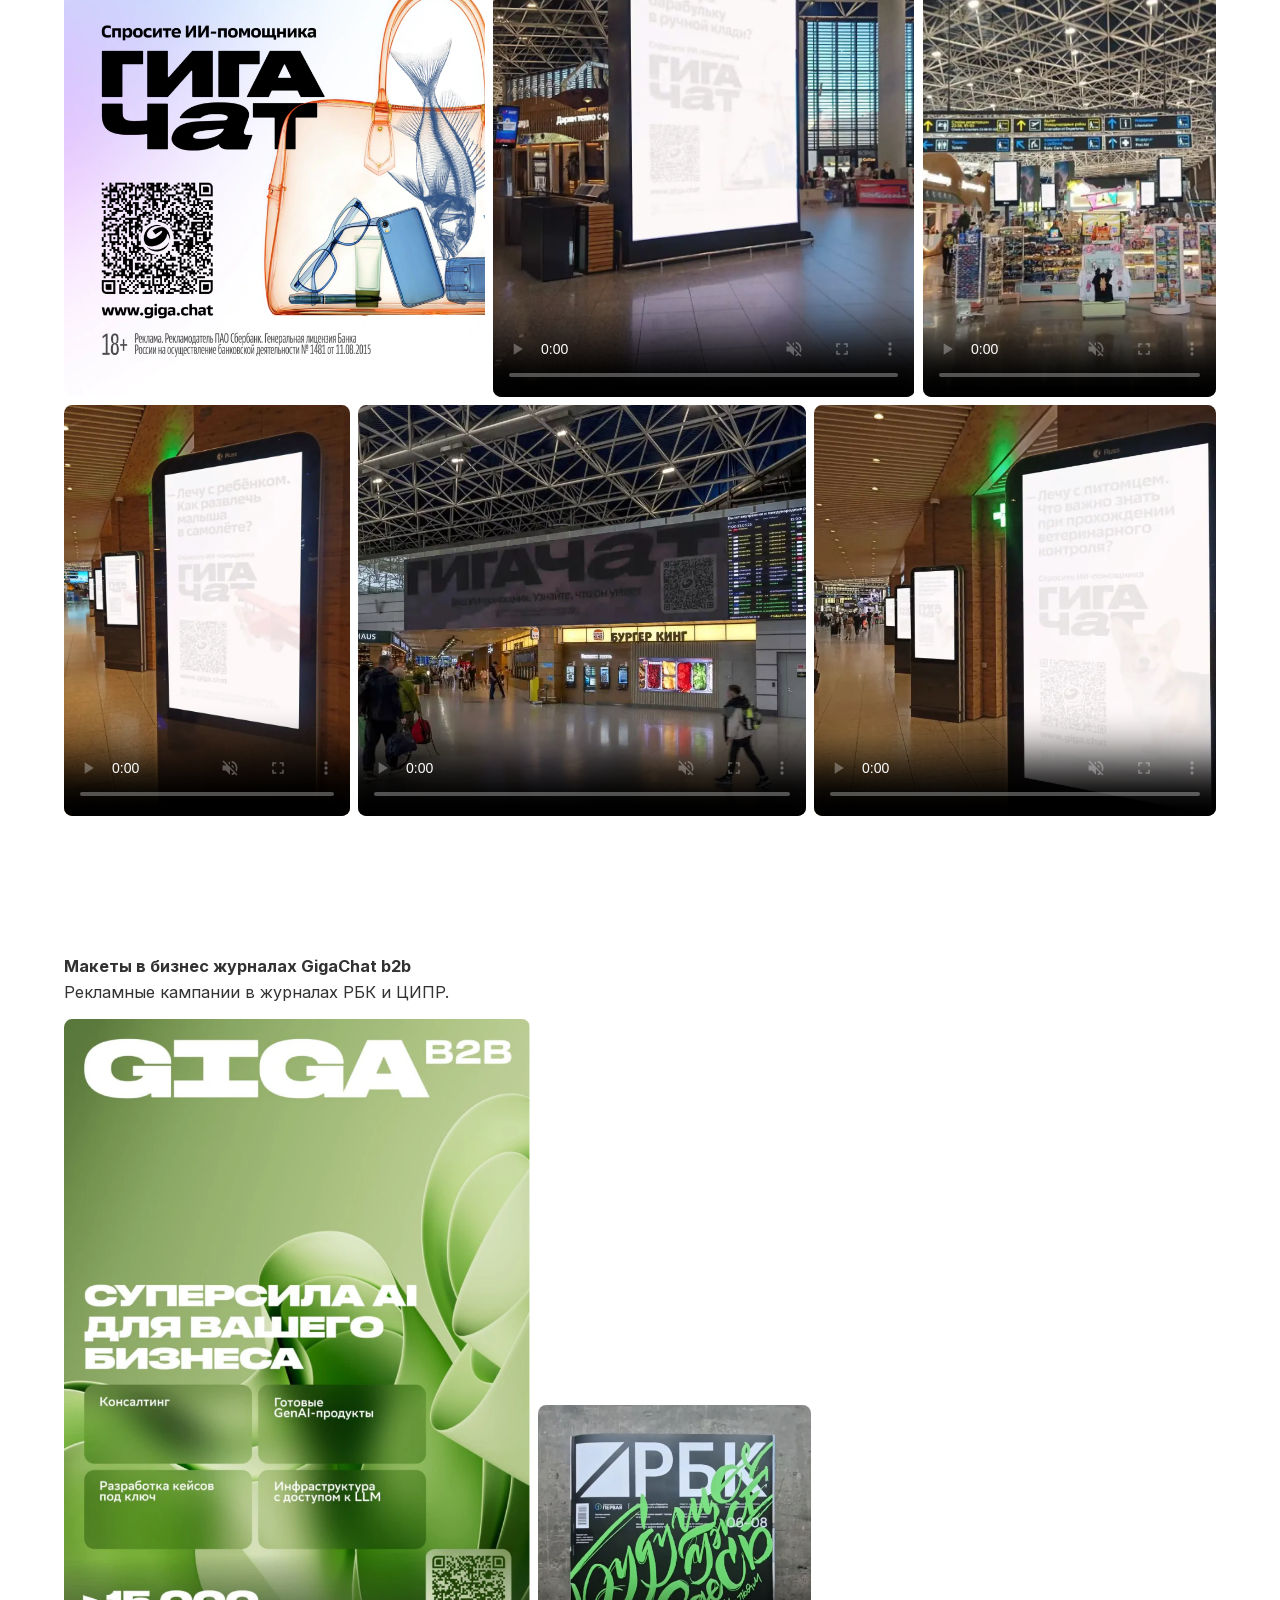
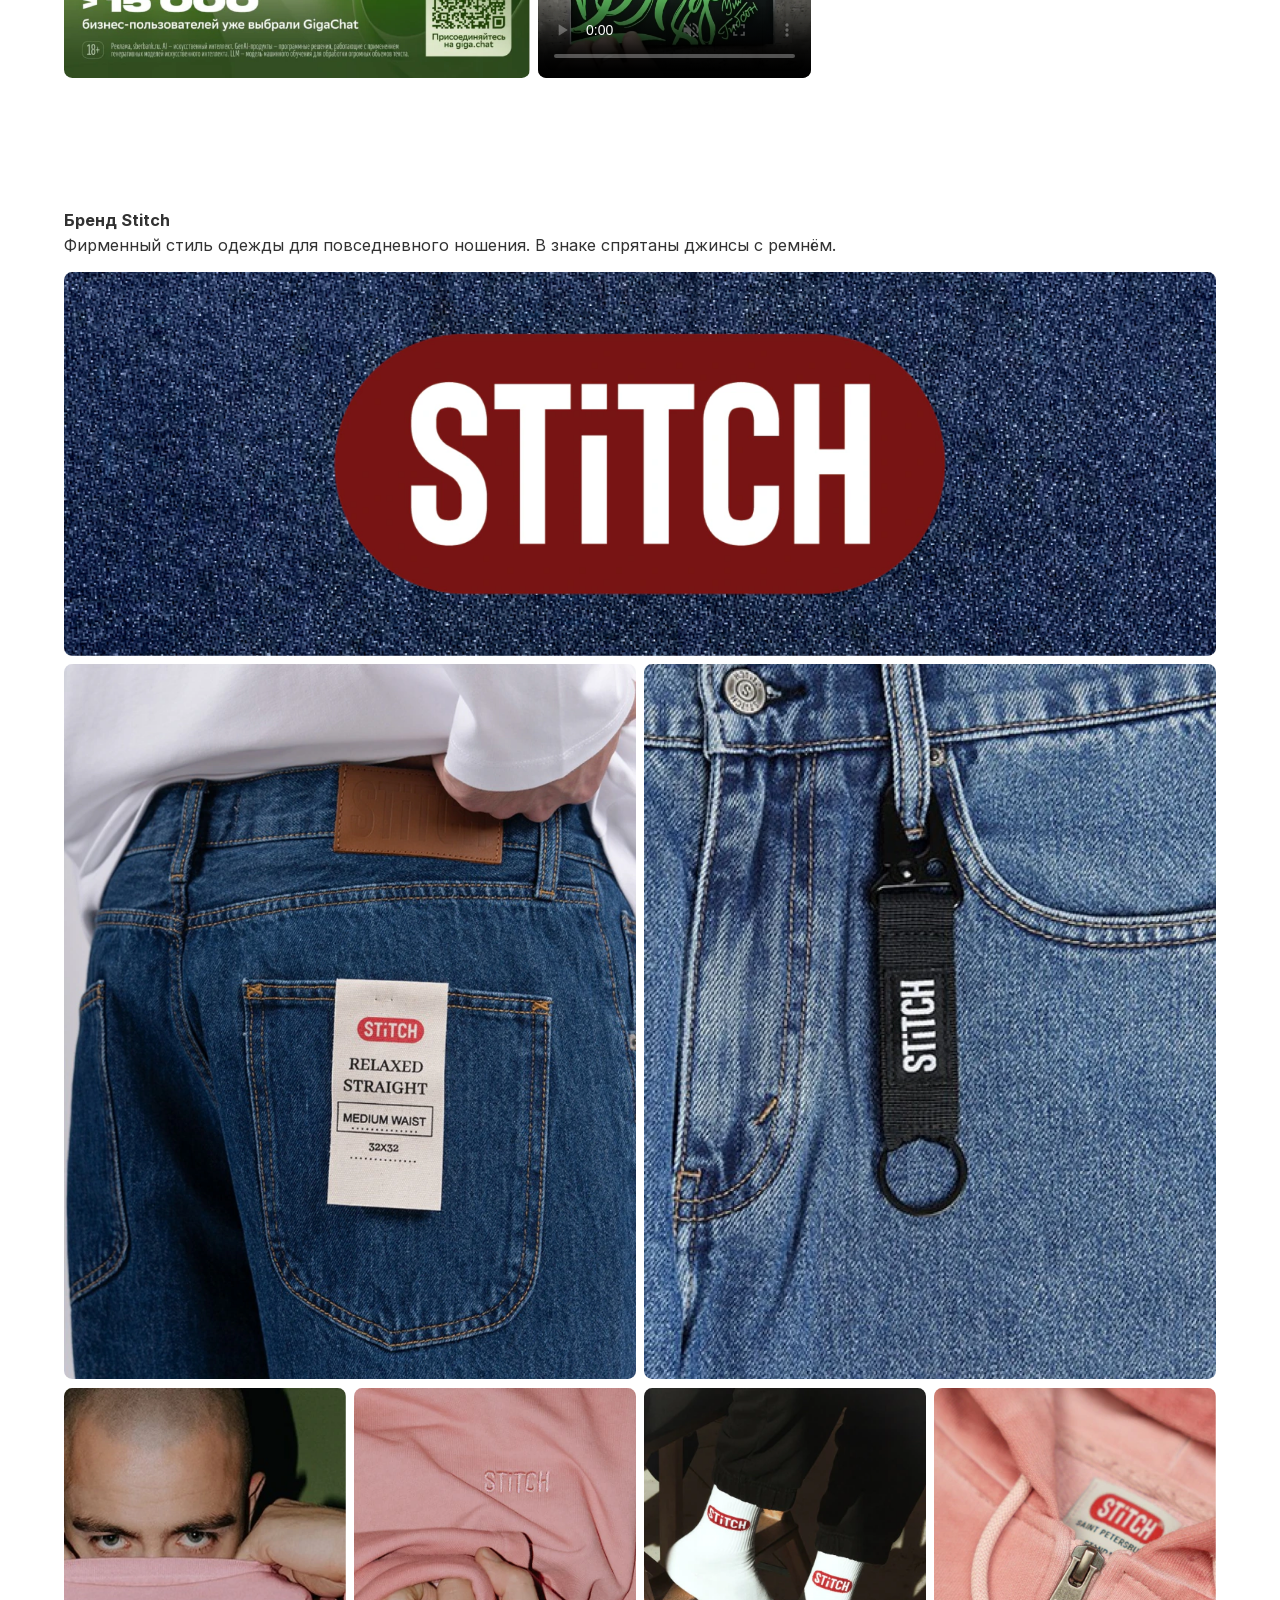
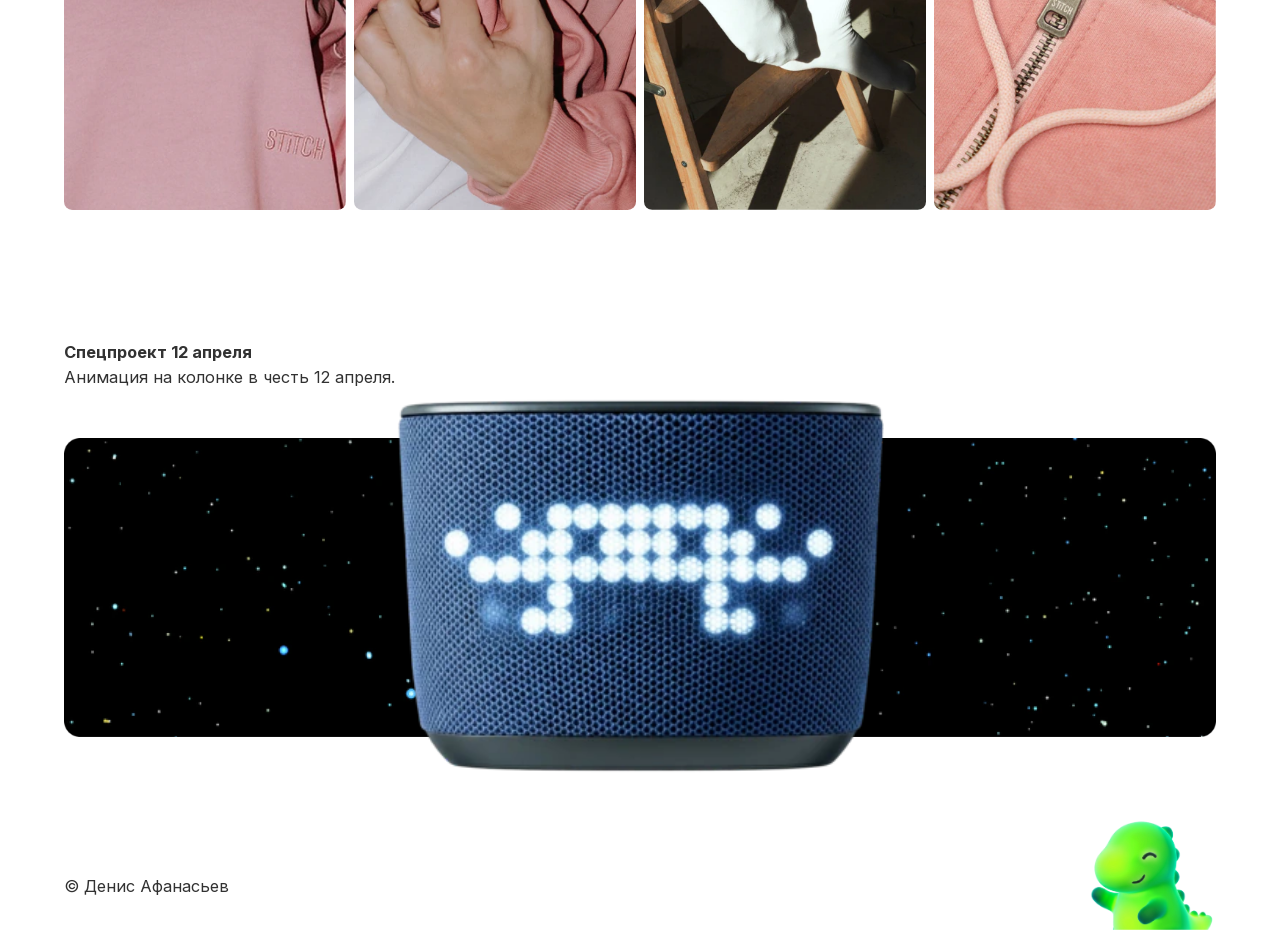
==== commit a9bc02c4: "FINAL" ====
--- a/index.html
+++ b/index.html
@@ -392,9 +392,10 @@
 
     <div class="wrapper">
         <article class="work">
-            <h2 class="work-title">Ролики для стенда конференции Сбера Ai journey</h2>
-            <p class="text-width">
-                Генерации роликков для демонстрации возможностей новой модели нейросети Kandinsky 5.0
+            <h2 class="work-title">Создание видео для демонстрации возможностей новой модели нейросети Kandinsky 5.0
+            </h2>
+            <p class="text-width">
+                Генерации роликов для демонстрации возможностей новой модели.
             </p>
 
             <div class="v-space S"></div>
@@ -426,8 +427,7 @@
         <article class="work">
             <h2 class="work-title">Коллаборации ГигаЧат и Рандеву</h2>
             <p class="text-width">
-                Выпустить коллекцию футболок с принтами, которые придумает искуственный интеллект. Охват: 15 миллионов,
-                проданных футболок: 200 штук.
+                Дизайн футболок с принтами, придуманными ГигаЧатом. Охват: 15 миллионов, проданных футболок: 200 штук.
             </p>
 
             <div class="v-space S"></div>
@@ -674,9 +674,9 @@
 
     <div class="wrapper">
         <article class="work">
-            <h2 class="work-title">Бренд кэжуал одежды</h2>
-            <p class="text-width">
-                Stitch — одежда для повседневного ношения. В знаке спрятаны джинсы с ремнём.
+            <h2 class="work-title">Бренд Stitch</h2>
+            <p class="text-width">
+                Фирменный стиль одежды для повседневного ношения. В знаке спрятаны джинсы с ремнём.
             </p>
 
             <div class="v-space S"></div>
@@ -765,4 +765,4 @@
 
 </body>
 
-</html>
+</html>
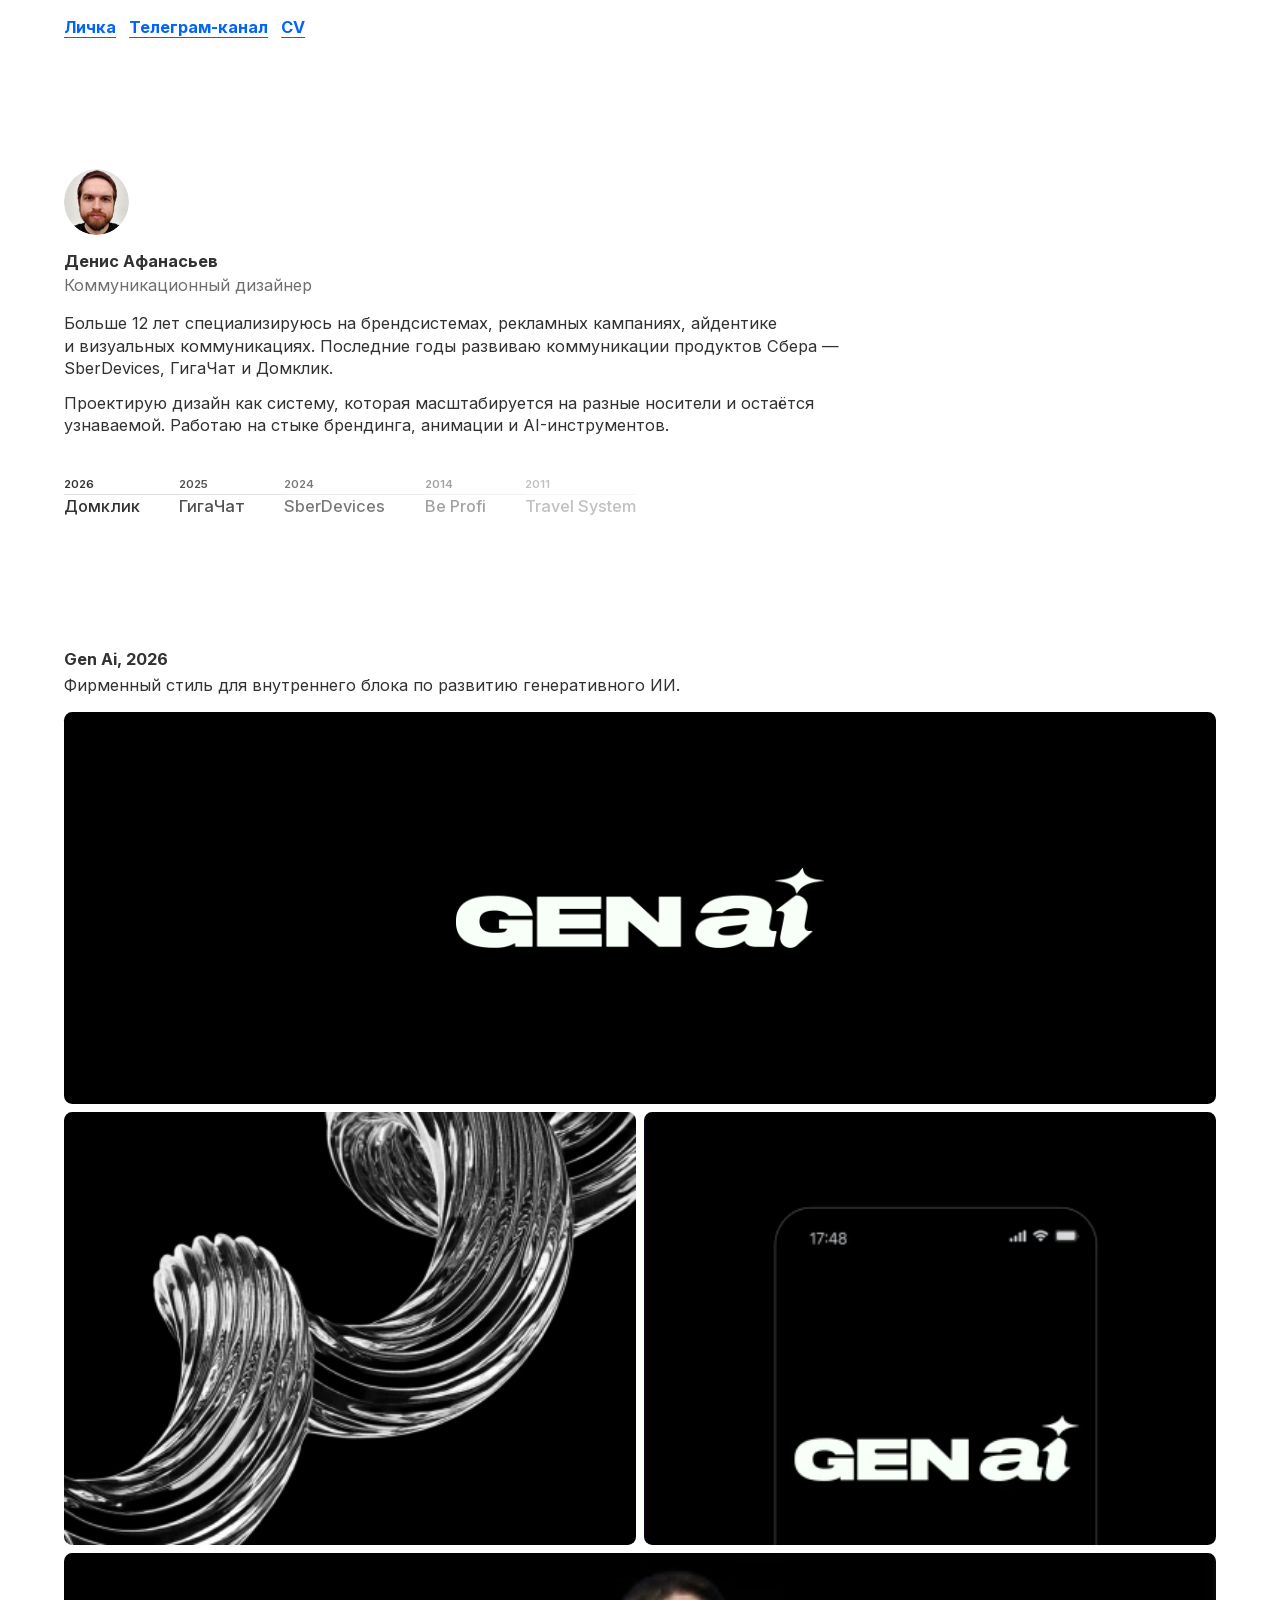
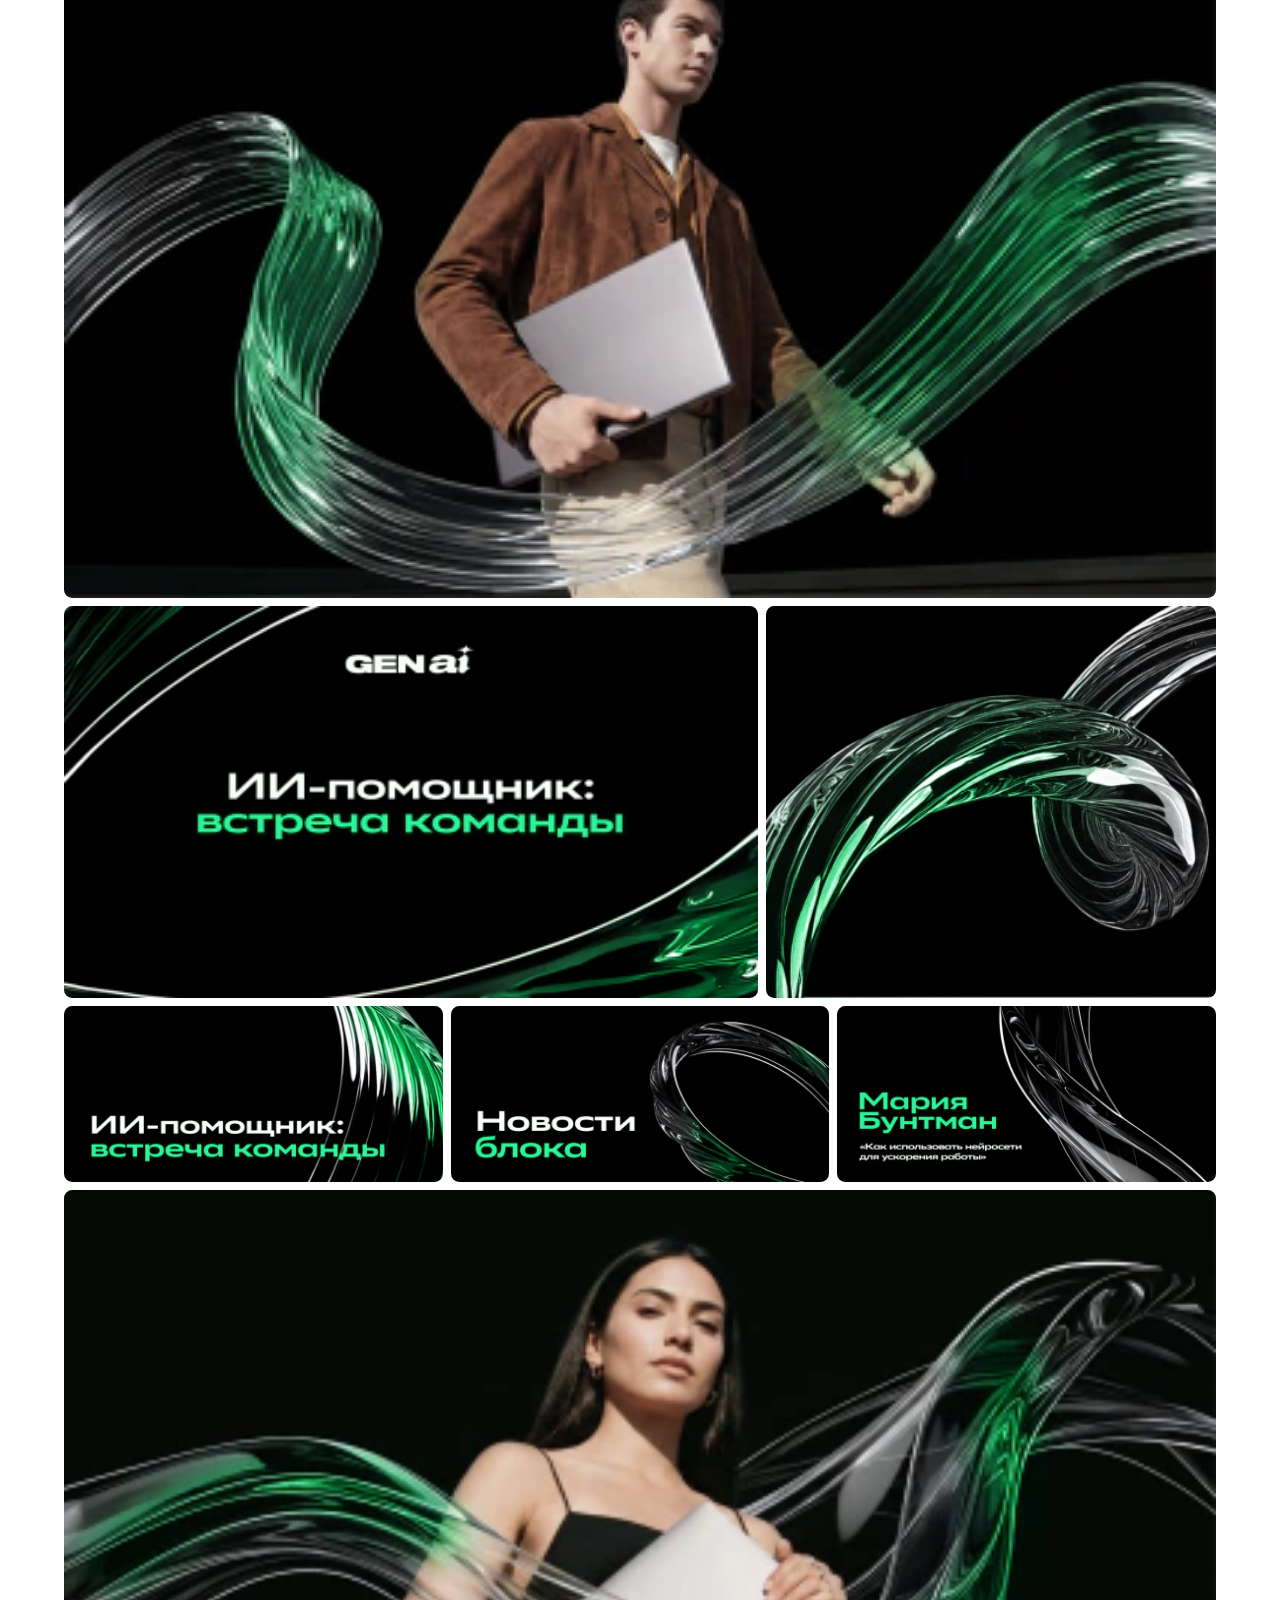
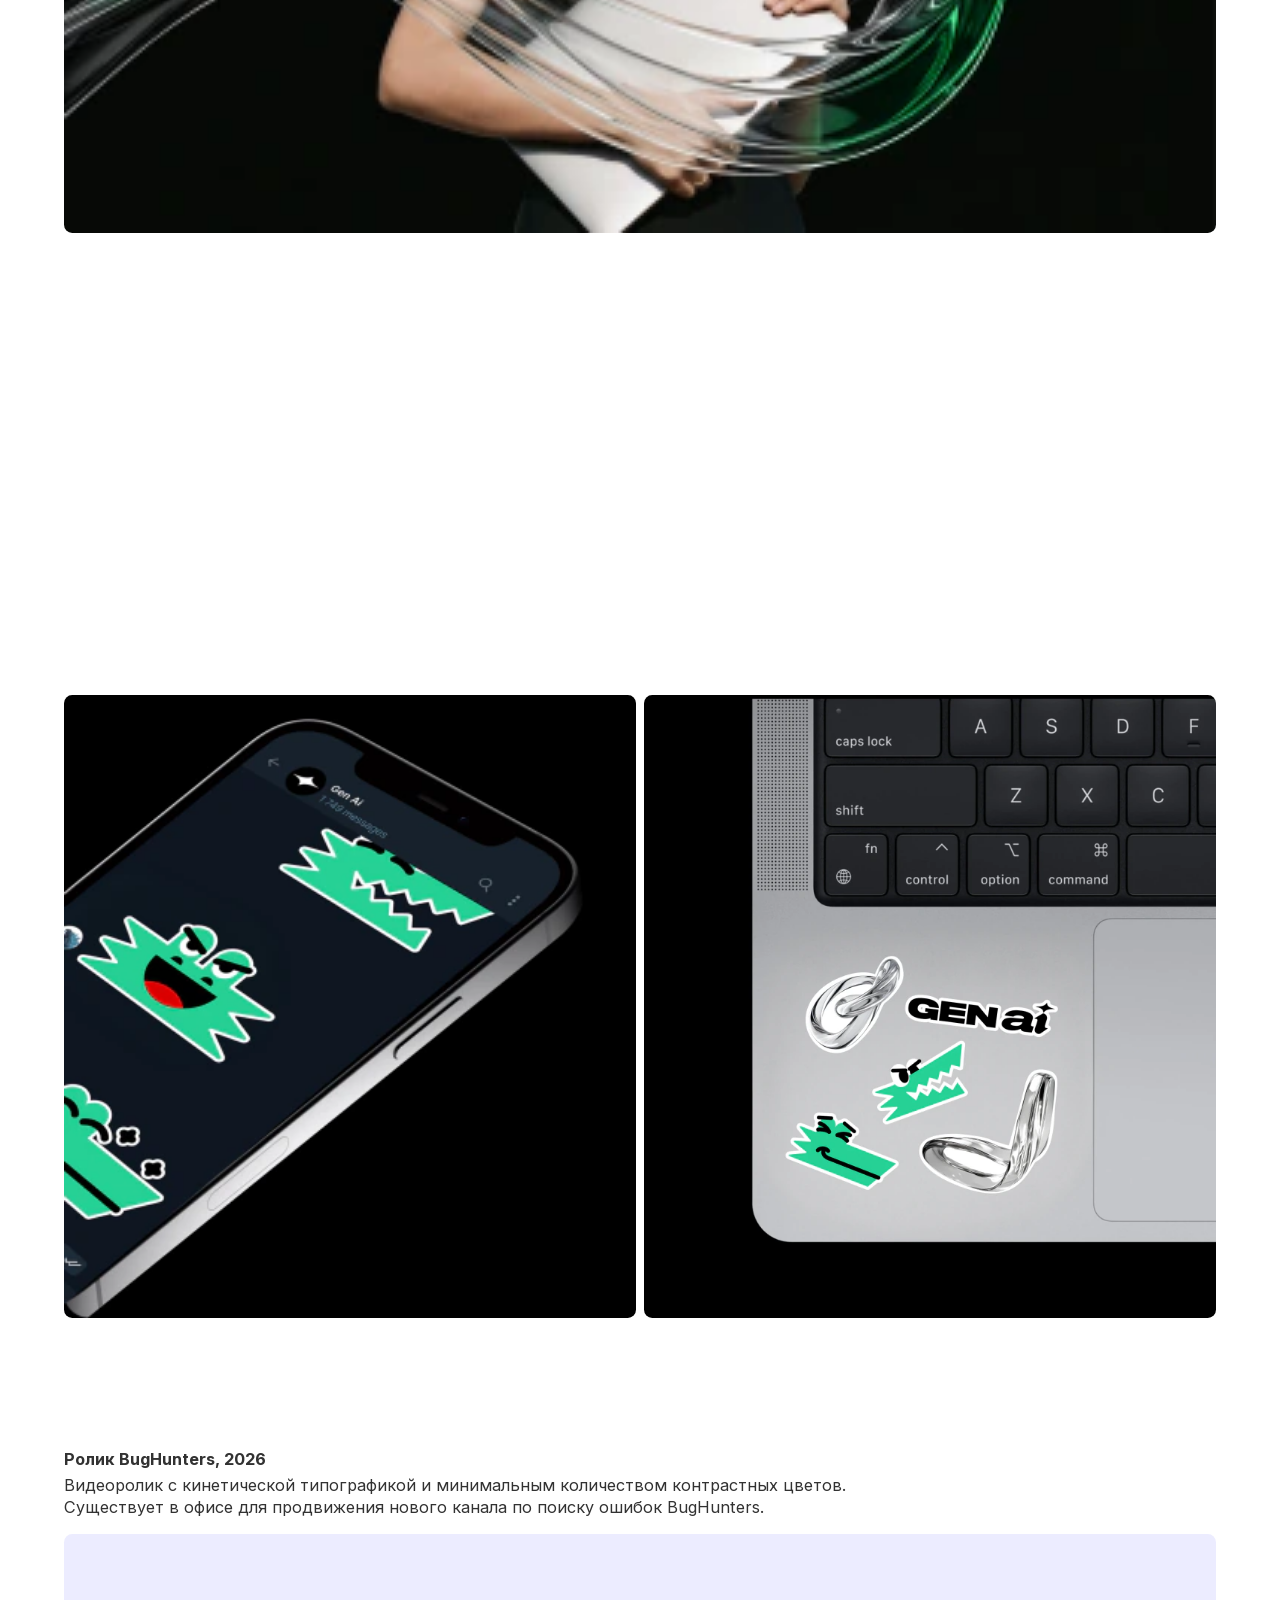
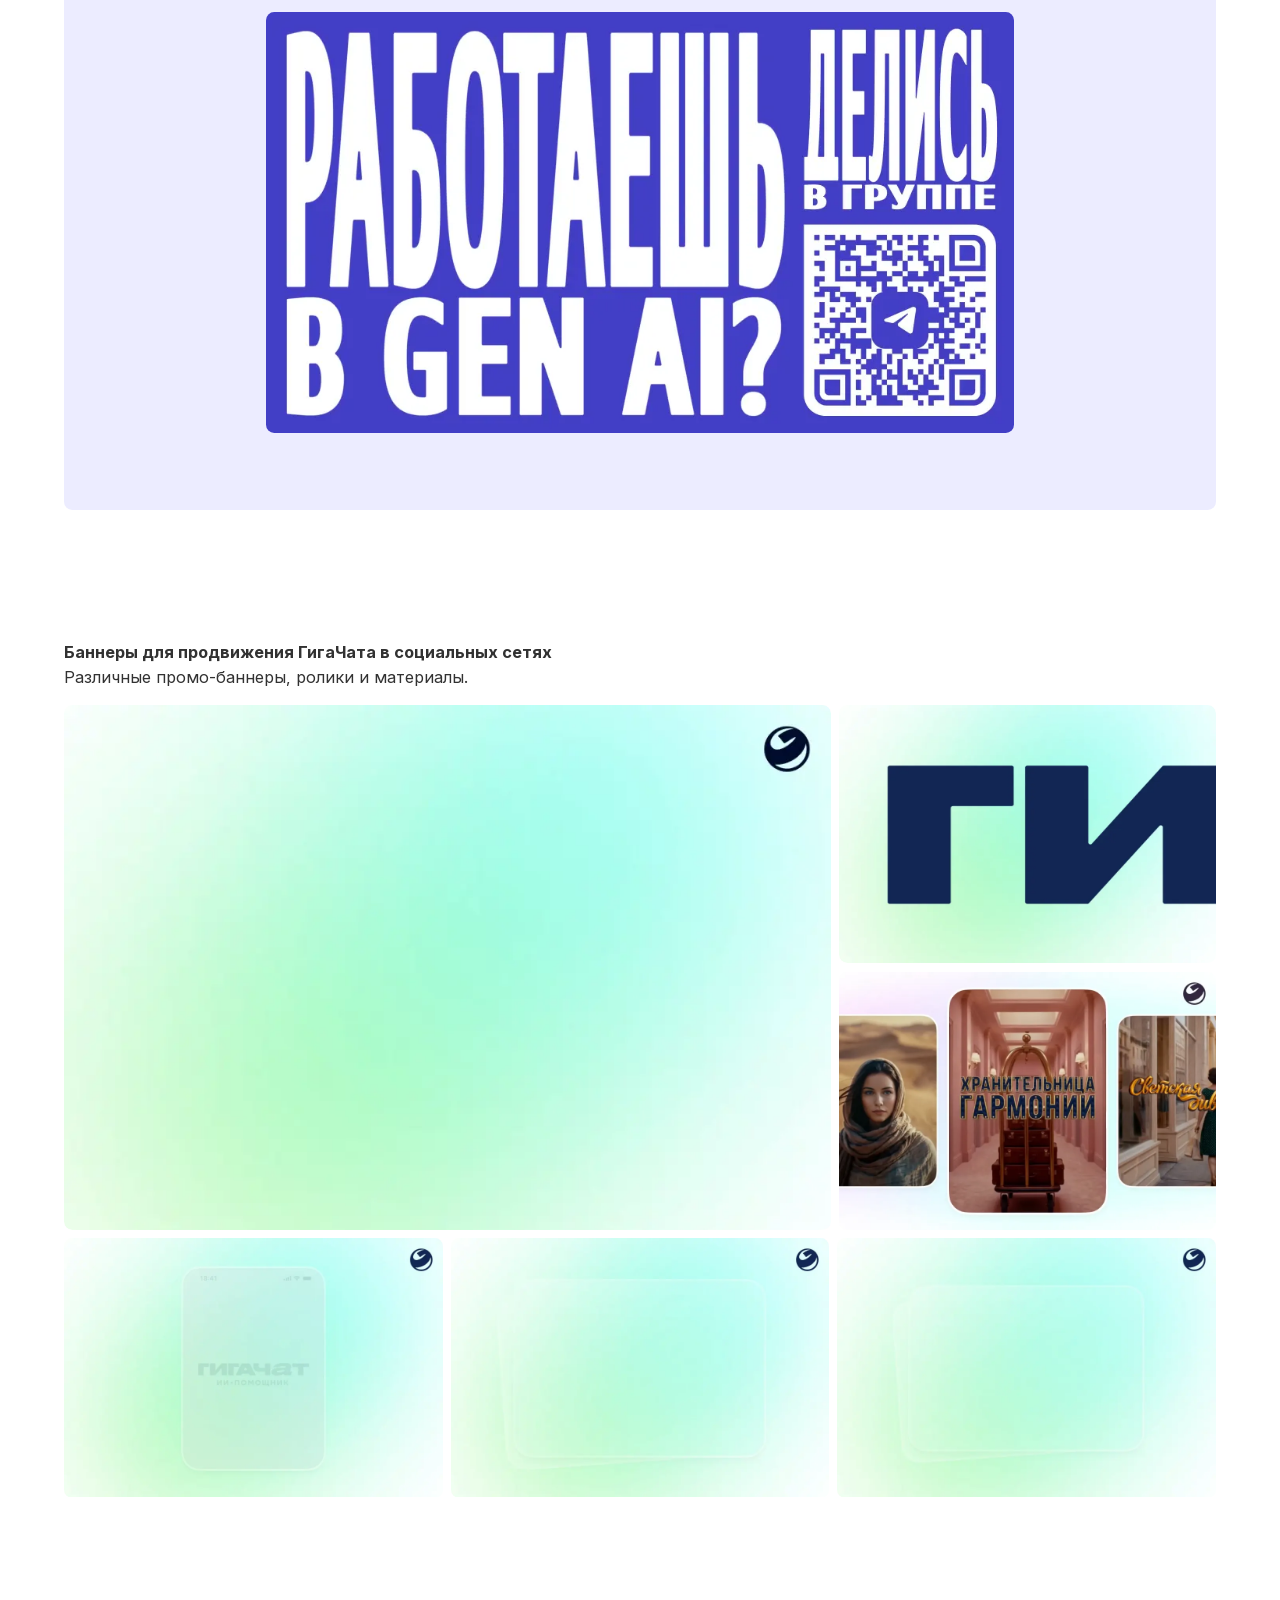
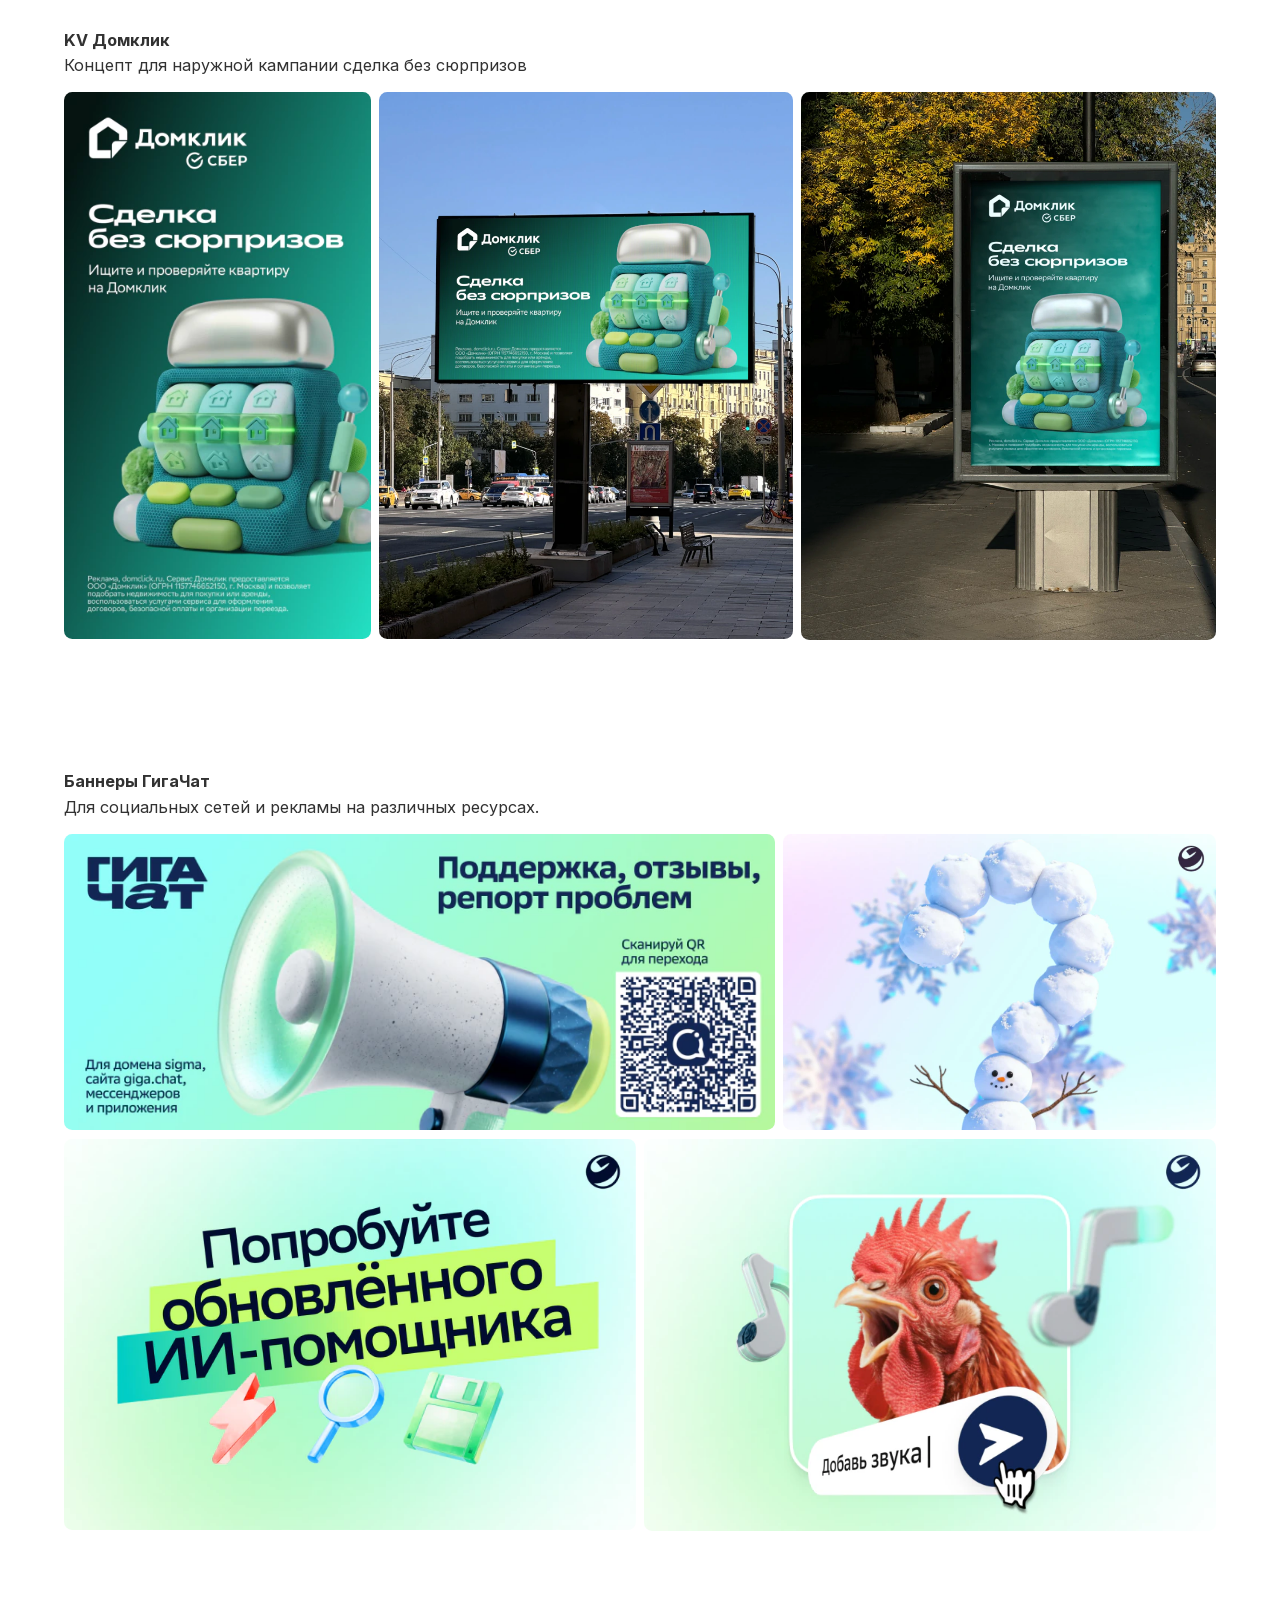
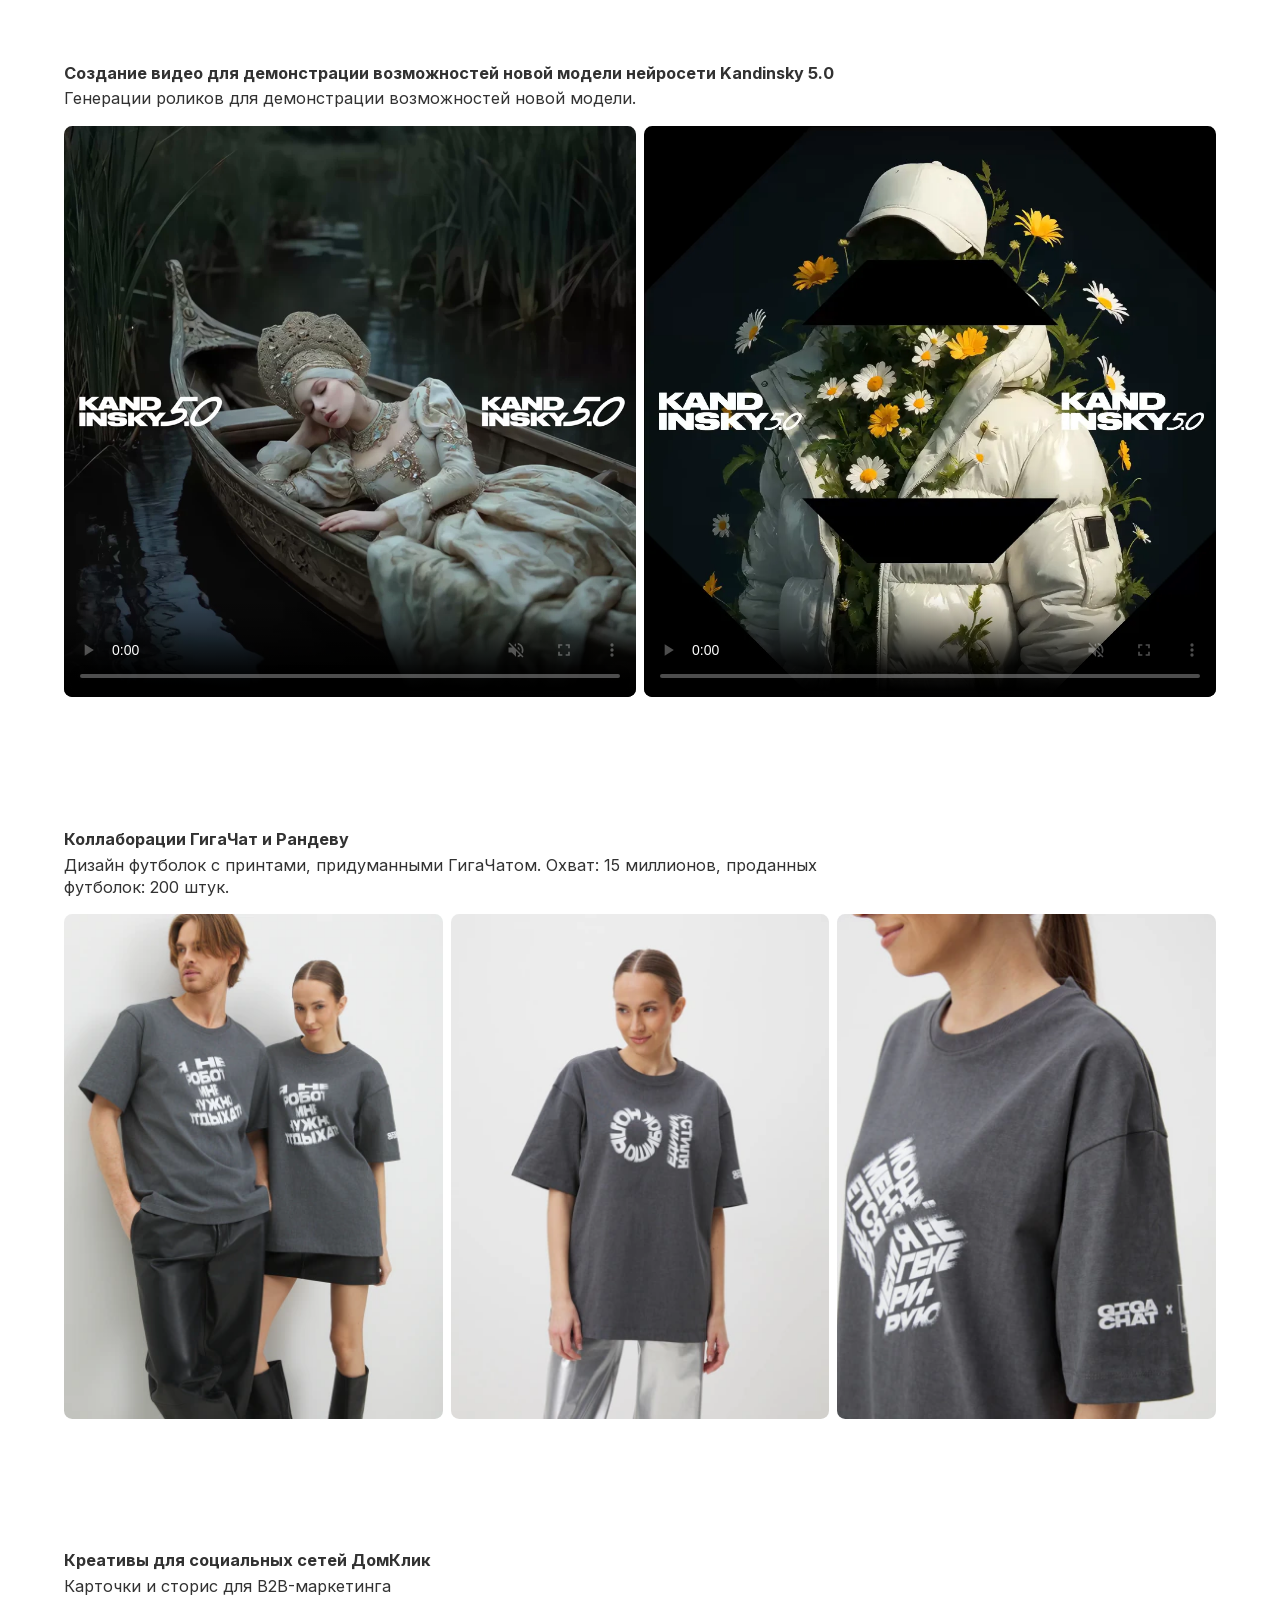
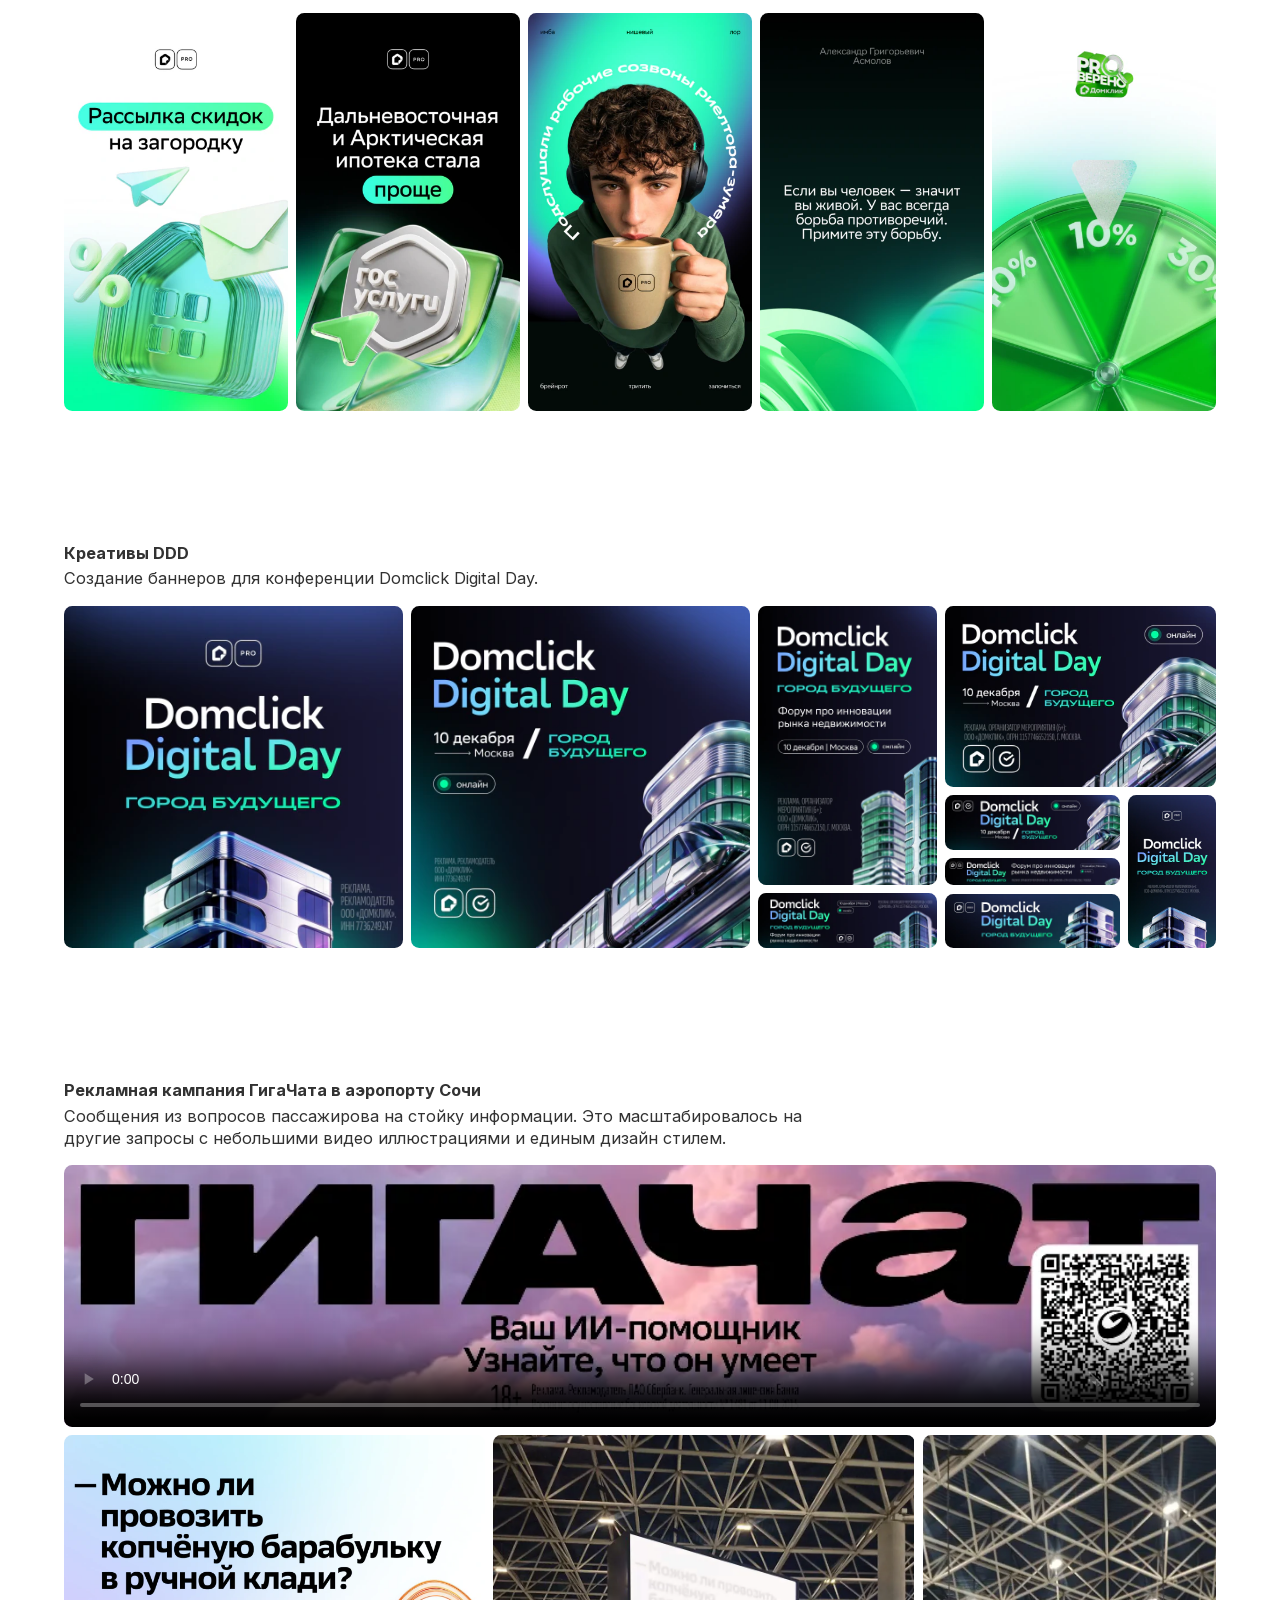
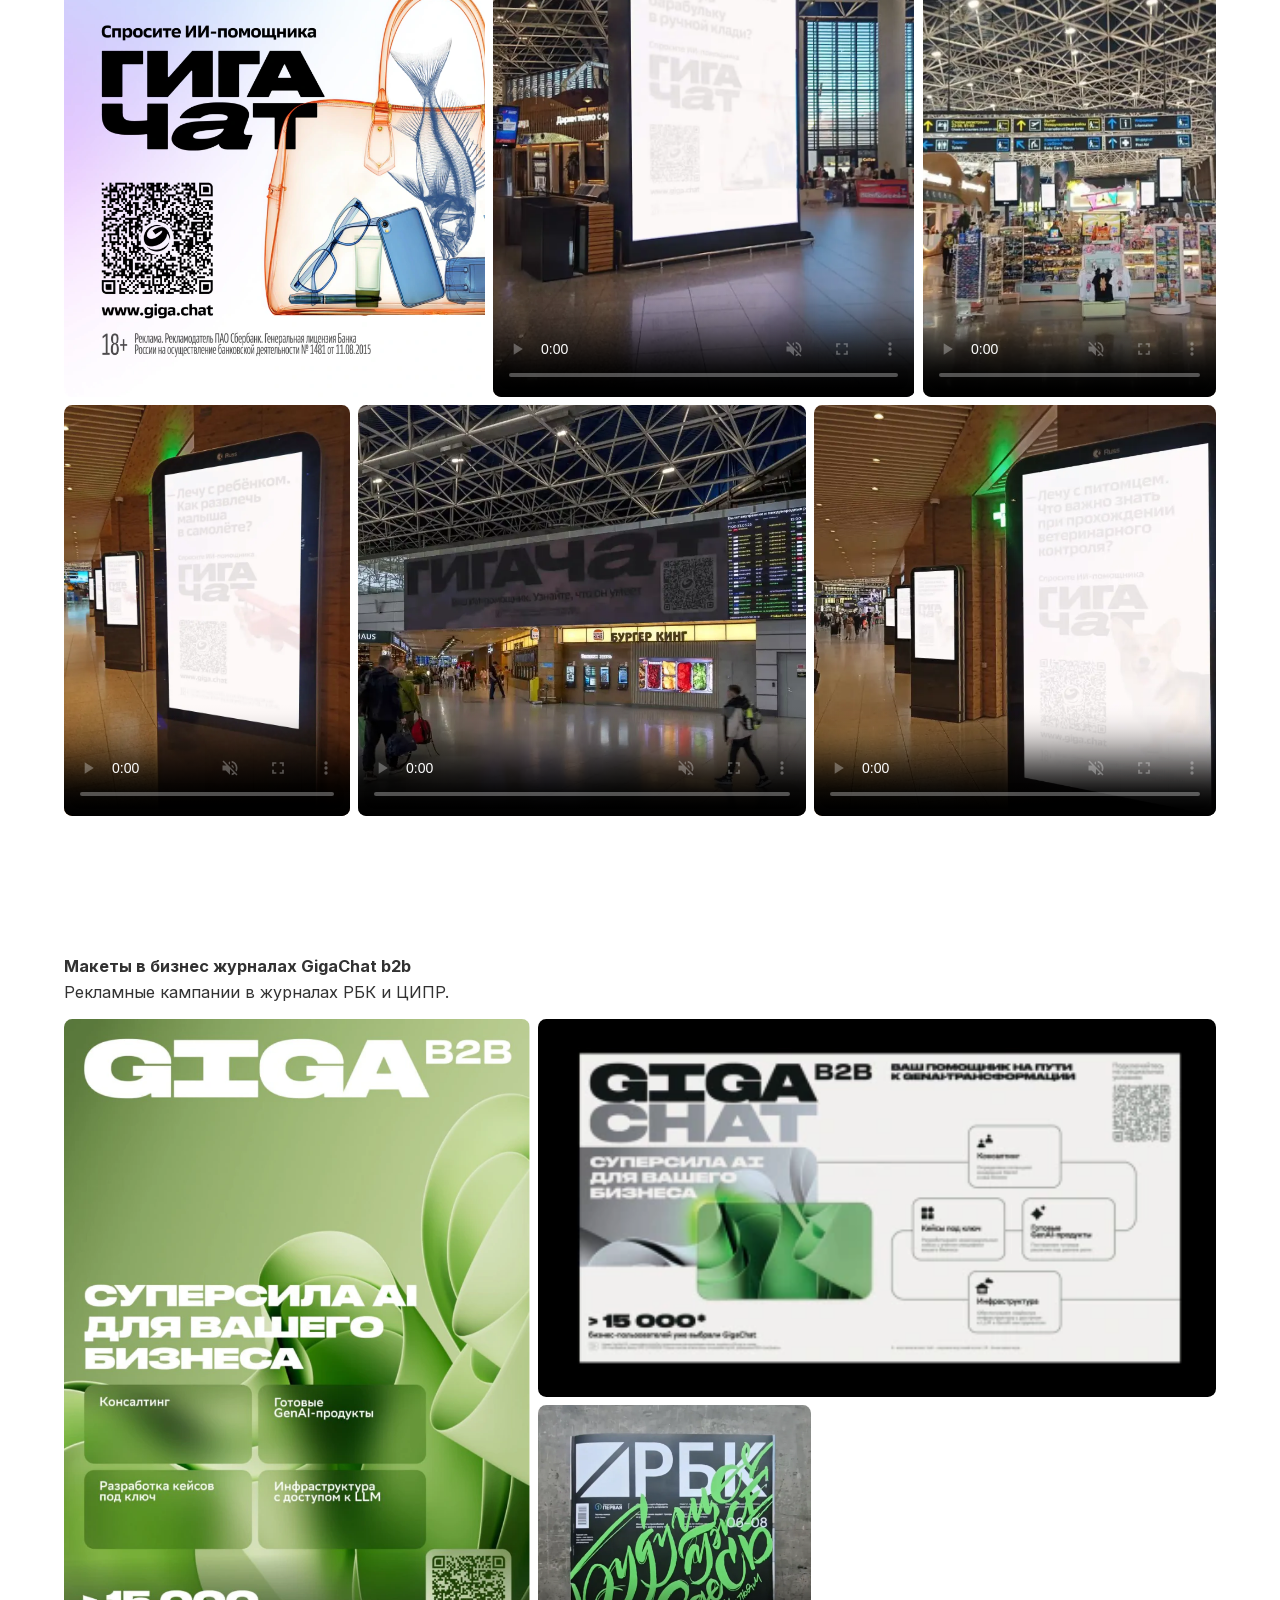
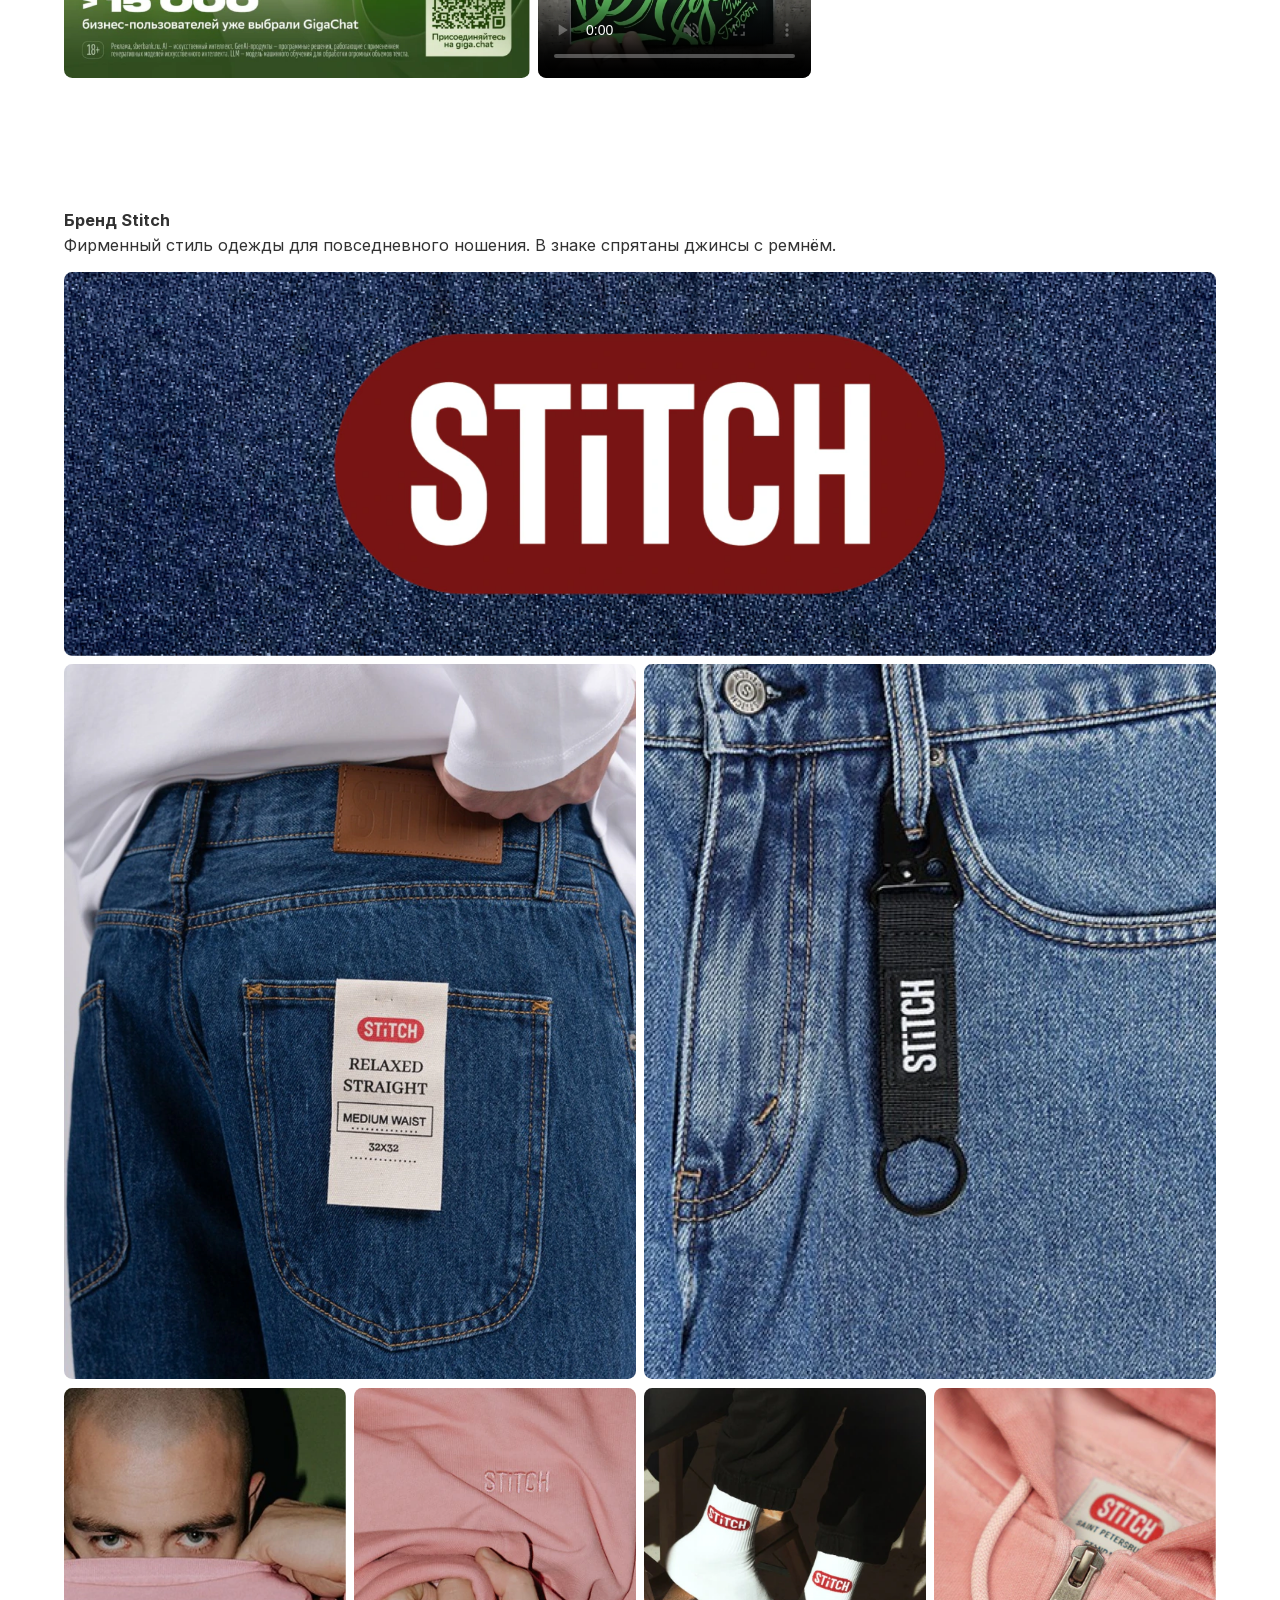
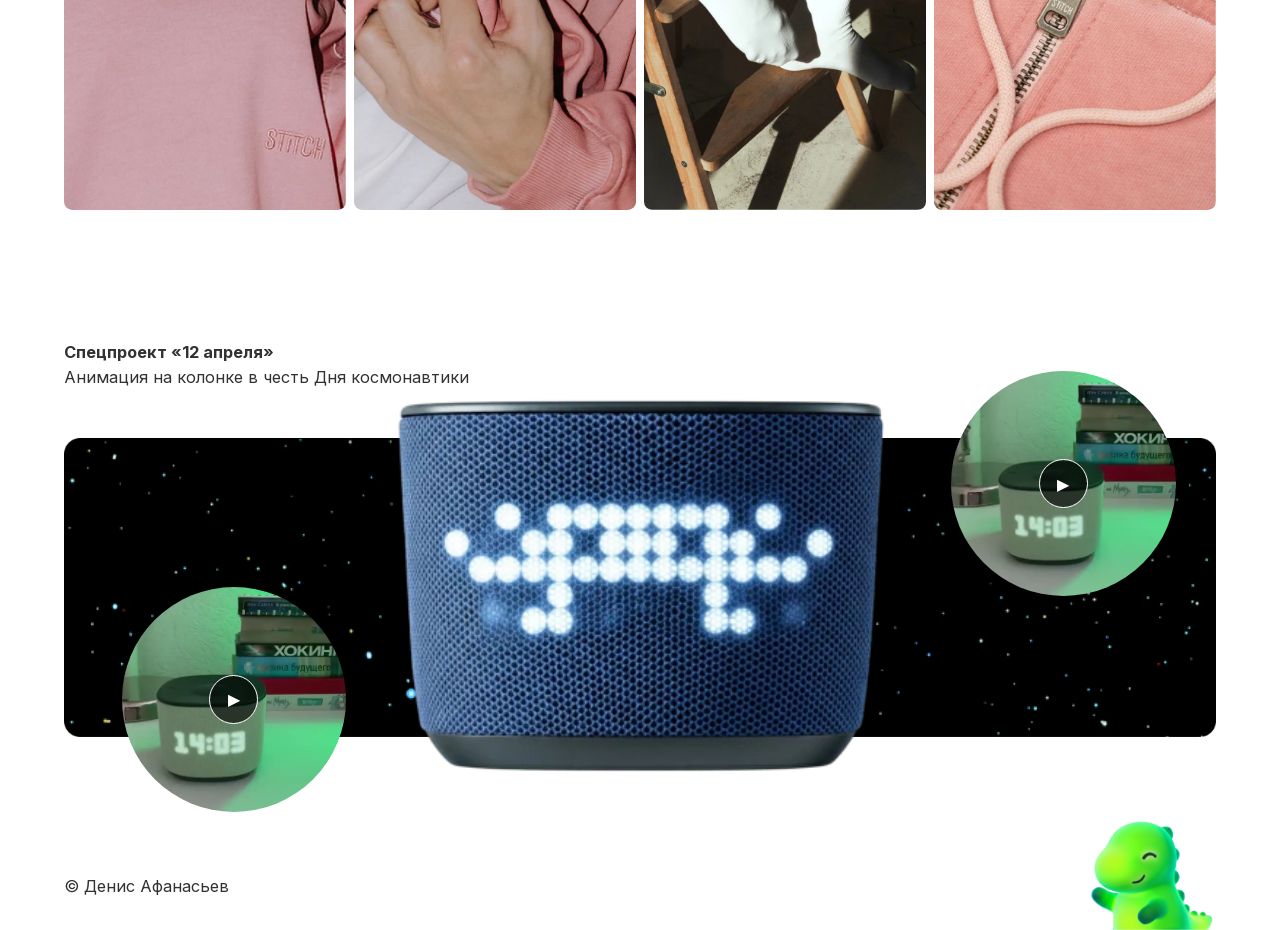
==== commit 6902ebd4: "new final" ====
--- a/index.html
+++ b/index.html
@@ -727,25 +727,49 @@
 
     <div class="wrapper">
         <article class="work">
-            <h2 class="work-title">Спецпроект 12 апреля</h2>
-
-            <p class="text-width">
-                Анимация на колонке в честь 12 апреля.
+            <h2 class="work-title">Спецпроект «12 апреля»</h2>
+
+            <p class="text-width">
+                Анимация на колонке в честь Дня космонавтики
             </p>
 
             <div class="v-space M"></div>
 
             <div class="work-gallery">
-                <div class="space-day-scene">
-                    <img src="images/responsive/space-10-2769.webp"
-                        srcset="images/responsive/space-10-768.webp 768w, images/responsive/space-10-1536.webp 1536w, images/responsive/space-10-2769.webp 2769w"
-                        sizes="auto, 100vw" width="2769" height="719" class="space-day-stars" alt="" loading="lazy"
-                        decoding="async">
-
-                    <img src="images/responsive/space-20-1615.webp"
-                        srcset="images/responsive/space-20-480.webp 480w, images/responsive/space-20-960.webp 960w, images/responsive/space-20-1615.webp 1615w"
-                        sizes="auto, 100vw" width="1615" height="1614" class="space-day-speaker"
-                        alt="Умная колонка с пиксельной анимацией" loading="lazy" decoding="async">
+                <div class="space-day-composition" id="space-day">
+                    <div class="space-day-orbit space-day-orbit--one">
+                        <video data-lazy-video data-custom-controls muted loop playsinline preload="none" width="480"
+                            height="480" data-poster="images/posters/space-vid-one.webp"
+                            aria-label="Анимация на колонке — первый ролик">
+                            <source data-src="video/optimized/space-vid-one-720.mp4"
+                                data-variants='[{"src":"video/optimized/space-vid-one-480.mp4","width":480},{"src":"video/optimized/space-vid-one-720.mp4","width":720}]'
+                                type="video/mp4">
+                        </video>
+                        <button class="space-day-play" type="button" hidden
+                            aria-label="Воспроизвести первый ролик">▶</button>
+                    </div>
+                    <div class="space-day-orbit space-day-orbit--two">
+                        <video data-lazy-video data-custom-controls muted loop playsinline preload="none" width="480"
+                            height="480" data-poster="images/posters/space-vid-two.webp"
+                            aria-label="Анимация на колонке — второй ролик">
+                            <source data-src="video/optimized/space-vid-two-720.mp4"
+                                data-variants='[{"src":"video/optimized/space-vid-two-480.mp4","width":480},{"src":"video/optimized/space-vid-two-720.mp4","width":720}]'
+                                type="video/mp4">
+                        </video>
+                        <button class="space-day-play" type="button" hidden
+                            aria-label="Воспроизвести второй ролик">▶</button>
+                    </div>
+                    <div class="space-day-scene">
+                        <img src="images/responsive/space-10-2769.webp"
+                            srcset="images/responsive/space-10-768.webp 768w, images/responsive/space-10-1536.webp 1536w, images/responsive/space-10-2769.webp 2769w"
+                            sizes="auto, 100vw" width="2769" height="719" class="space-day-stars" alt="" loading="lazy"
+                            decoding="async">
+
+                        <img src="images/responsive/space-20-1615.webp"
+                            srcset="images/responsive/space-20-480.webp 480w, images/responsive/space-20-960.webp 960w, images/responsive/space-20-1615.webp 1615w"
+                            sizes="auto, 100vw" width="1615" height="1614" class="space-day-speaker"
+                            alt="Умная колонка с пиксельной анимацией" loading="lazy" decoding="async">
+                    </div>
                 </div>
             </div>
         </article>
--- a/style.css
+++ b/style.css
@@ -736,6 +736,64 @@
 
 /* Спецпроект 12 апреля */
 
+.space-day-composition {
+    position: relative;
+    display: flow-root;
+}
+
+.space-day-orbit {
+    position: absolute;
+    z-index: 2;
+    width: 19.5%;
+    aspect-ratio: 1;
+    overflow: hidden;
+    border-radius: 50%;
+    isolation: isolate;
+}
+
+.space-day-orbit--one {
+    left: 5%;
+    top: 50%;
+}
+
+.space-day-orbit--two {
+    right: 3.5%;
+    top: -15%;
+}
+
+.space-day-orbit video {
+    width: 100%;
+    height: 100%;
+    object-fit: cover;
+    object-position: center;
+    border-radius: 50%;
+    /* Cover the antialiased white rim baked into the original frames. */
+    transform: scale(1.015);
+}
+
+.space-day-play {
+    position: absolute;
+    inset: 0;
+    margin: auto;
+    width: 3em;
+    height: 3em;
+    border: 1px solid #fff;
+    border-radius: 50%;
+    color: #fff;
+    background: #0009;
+    font: inherit;
+    cursor: pointer;
+}
+
+.space-day-play[hidden] {
+    display: none;
+}
+
+.space-day-play:focus-visible {
+    outline: 3px solid #fff;
+    outline-offset: 4px;
+}
+
 .space-day-scene {
     position: relative;
     width: 100%;
@@ -756,6 +814,7 @@
 
 .space-day-scene .space-day-speaker {
     position: absolute;
+    z-index: 3;
     left: 50%;
     top: 50%;
     transform: translate(-50%, -59%) scale(1.95);
@@ -770,7 +829,24 @@
 /* Мобильная версия */
 
 @media (max-width: 767px) {
+    .space-day-composition {
+        display: grid;
+        grid-template-columns: repeat(2, minmax(0, 1fr));
+        column-gap: 0.5em;
+        row-gap: 1.4em;
+    }
+
+    .space-day-orbit {
+        position: relative;
+        top: auto;
+        left: auto;
+        right: auto;
+        width: 100%;
+        min-width: 0;
+    }
+
     .space-day-scene {
+        grid-column: 1 / -1;
         aspect-ratio: 2.4 / 1;
         margin-block: 1.2em;
     }
@@ -840,4 +916,4 @@
     .page-footer-dino {
         width: 5em;
     }
-}+}
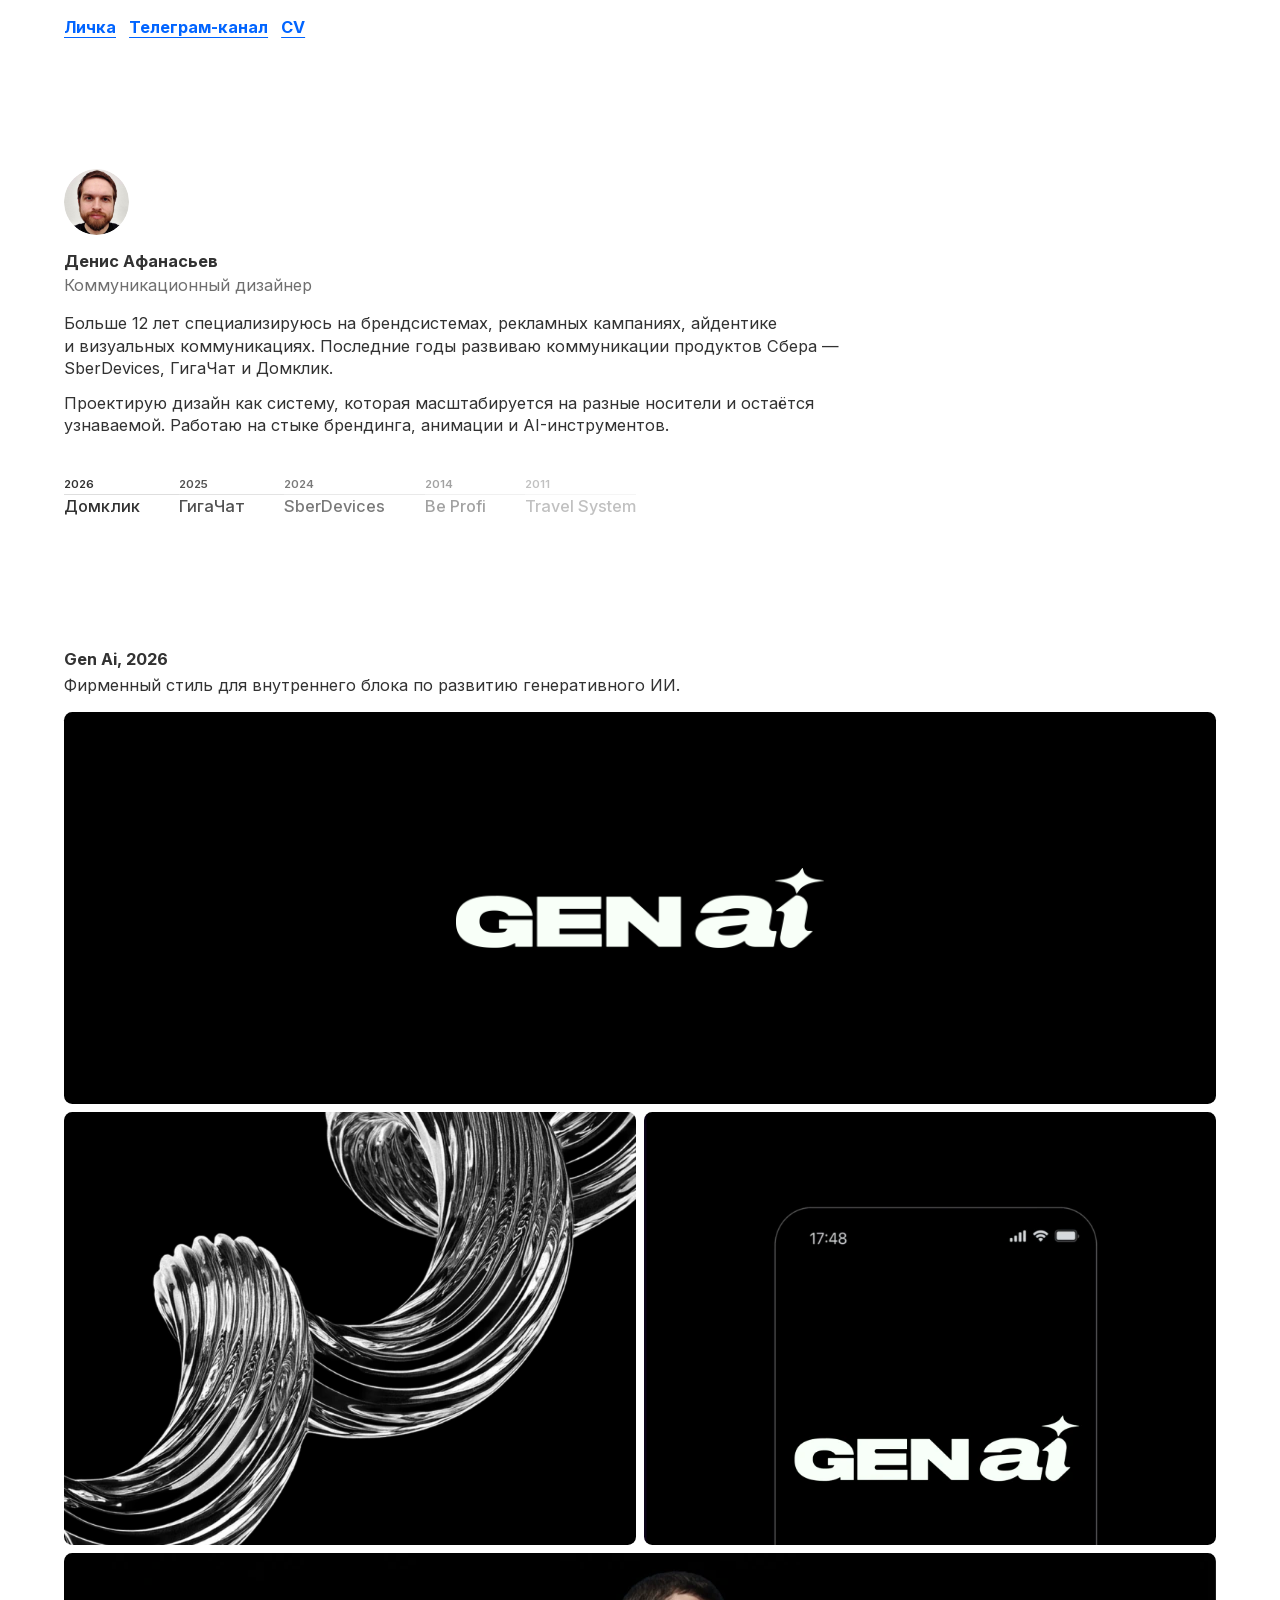
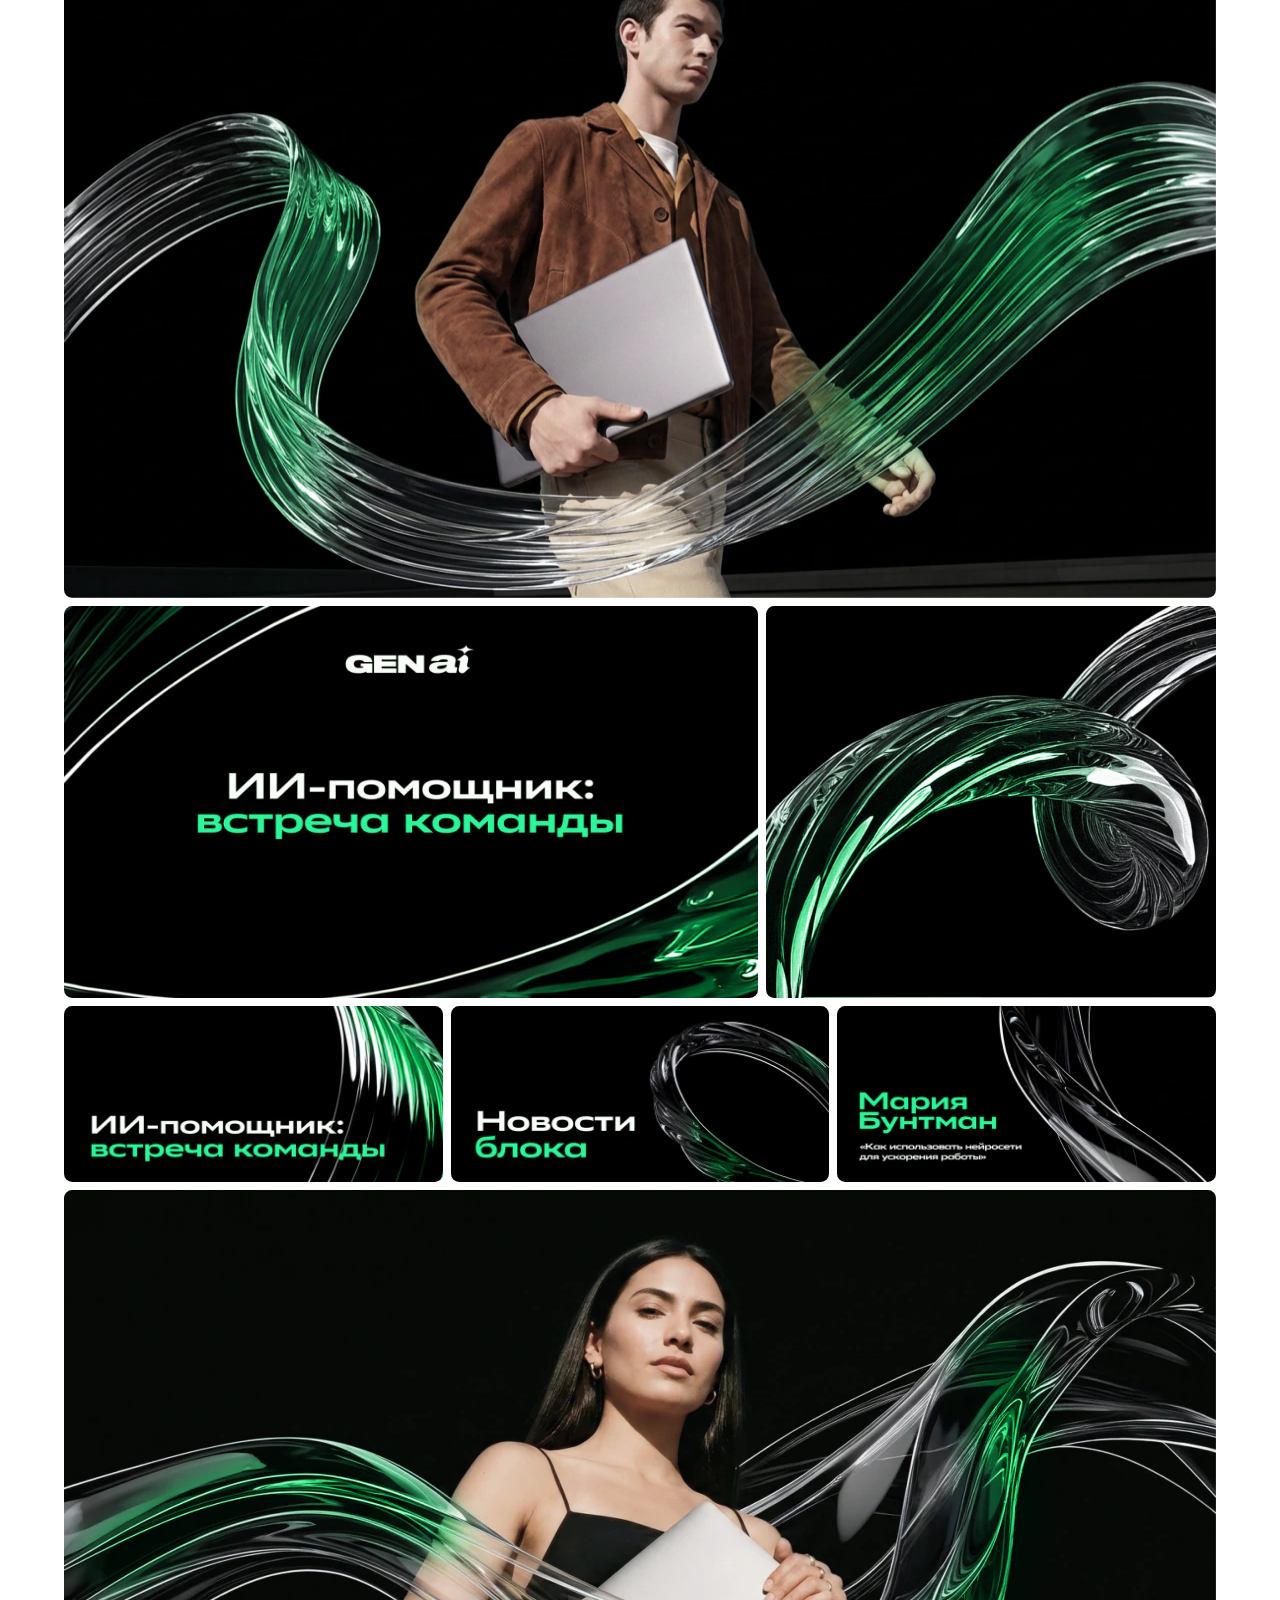
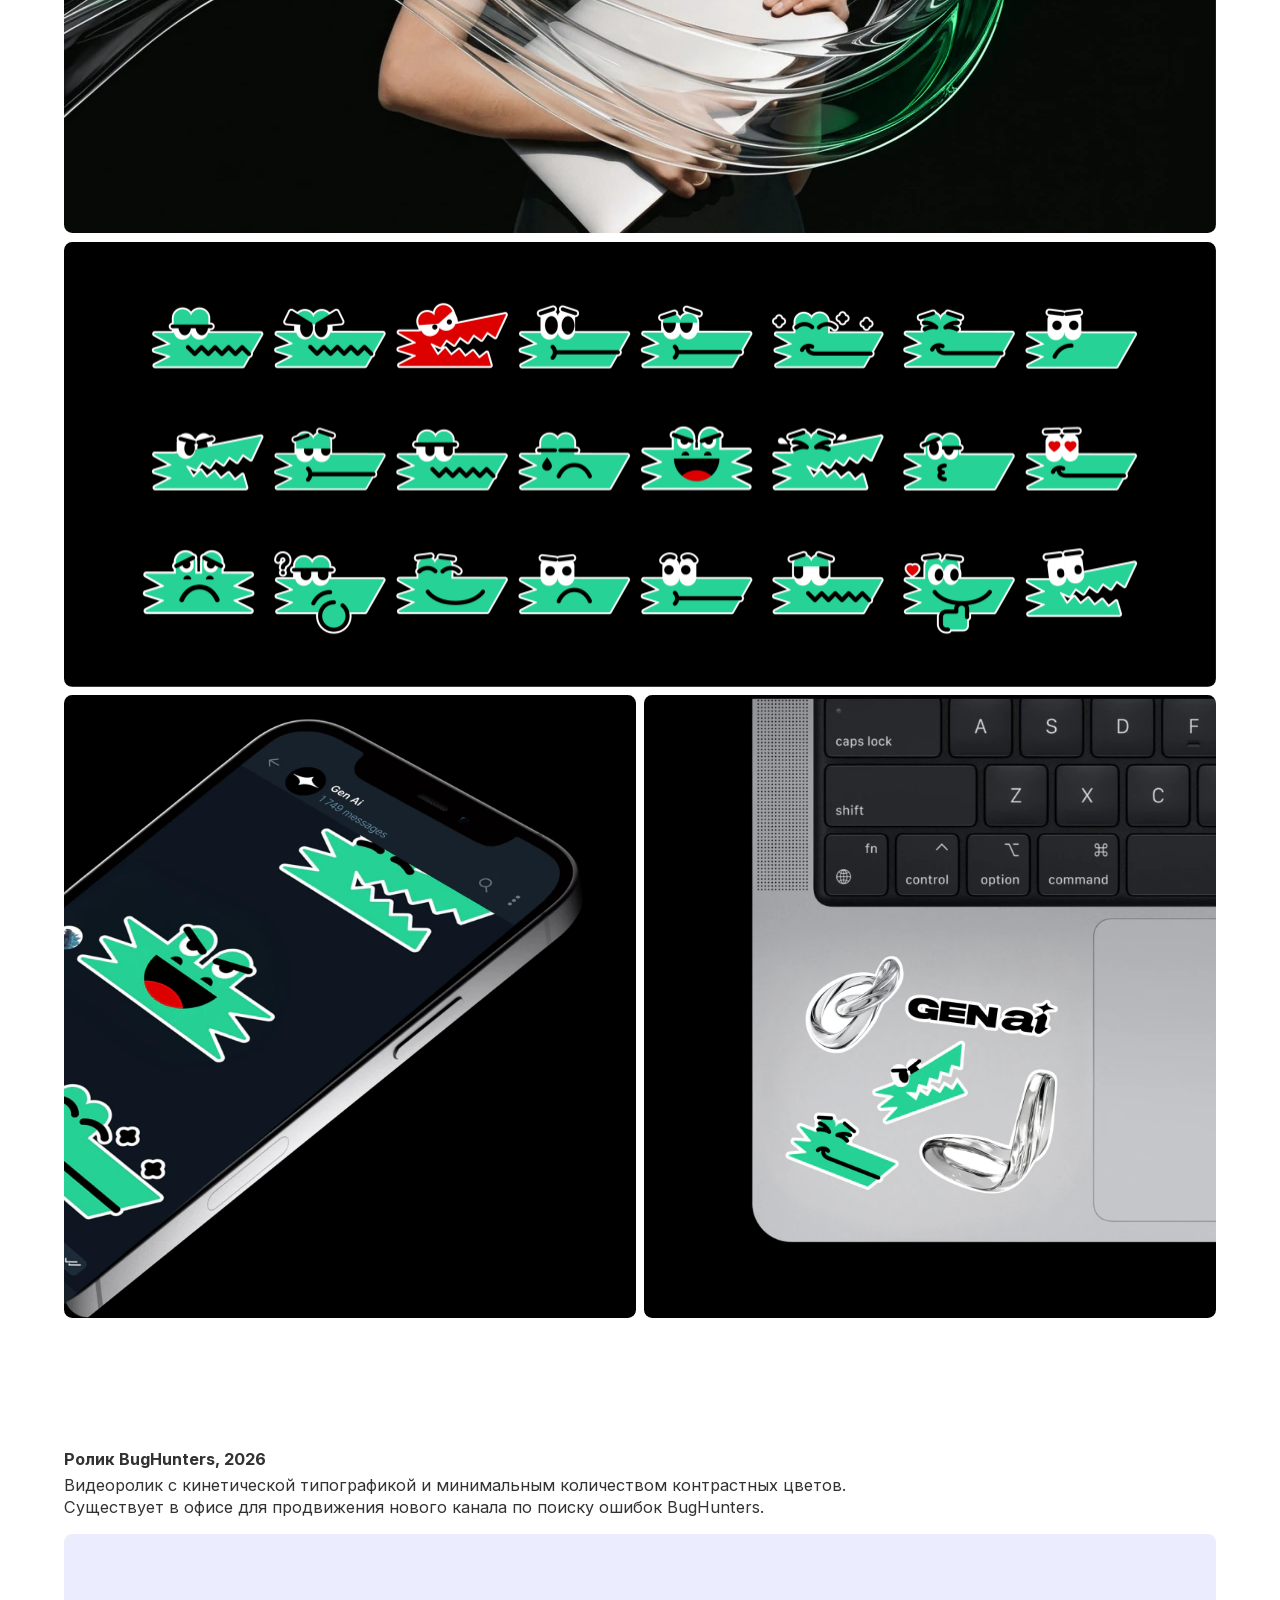
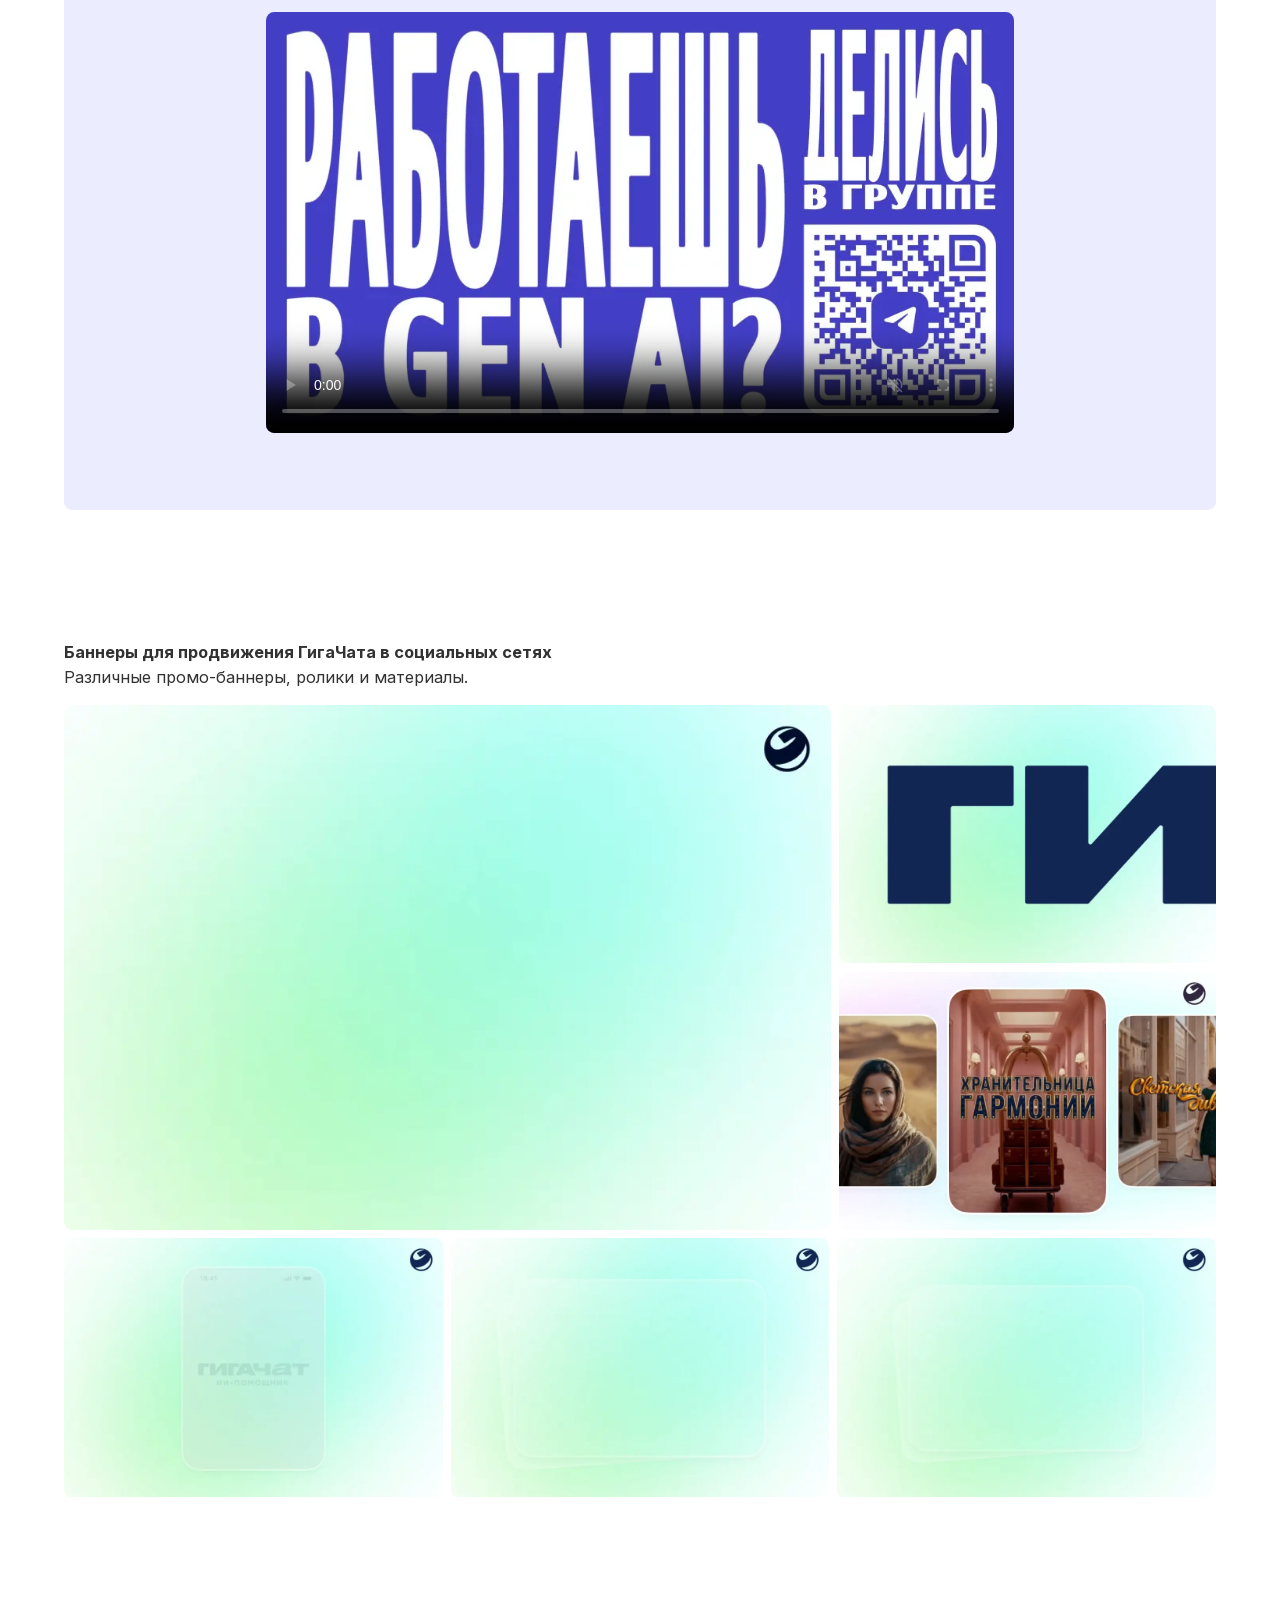
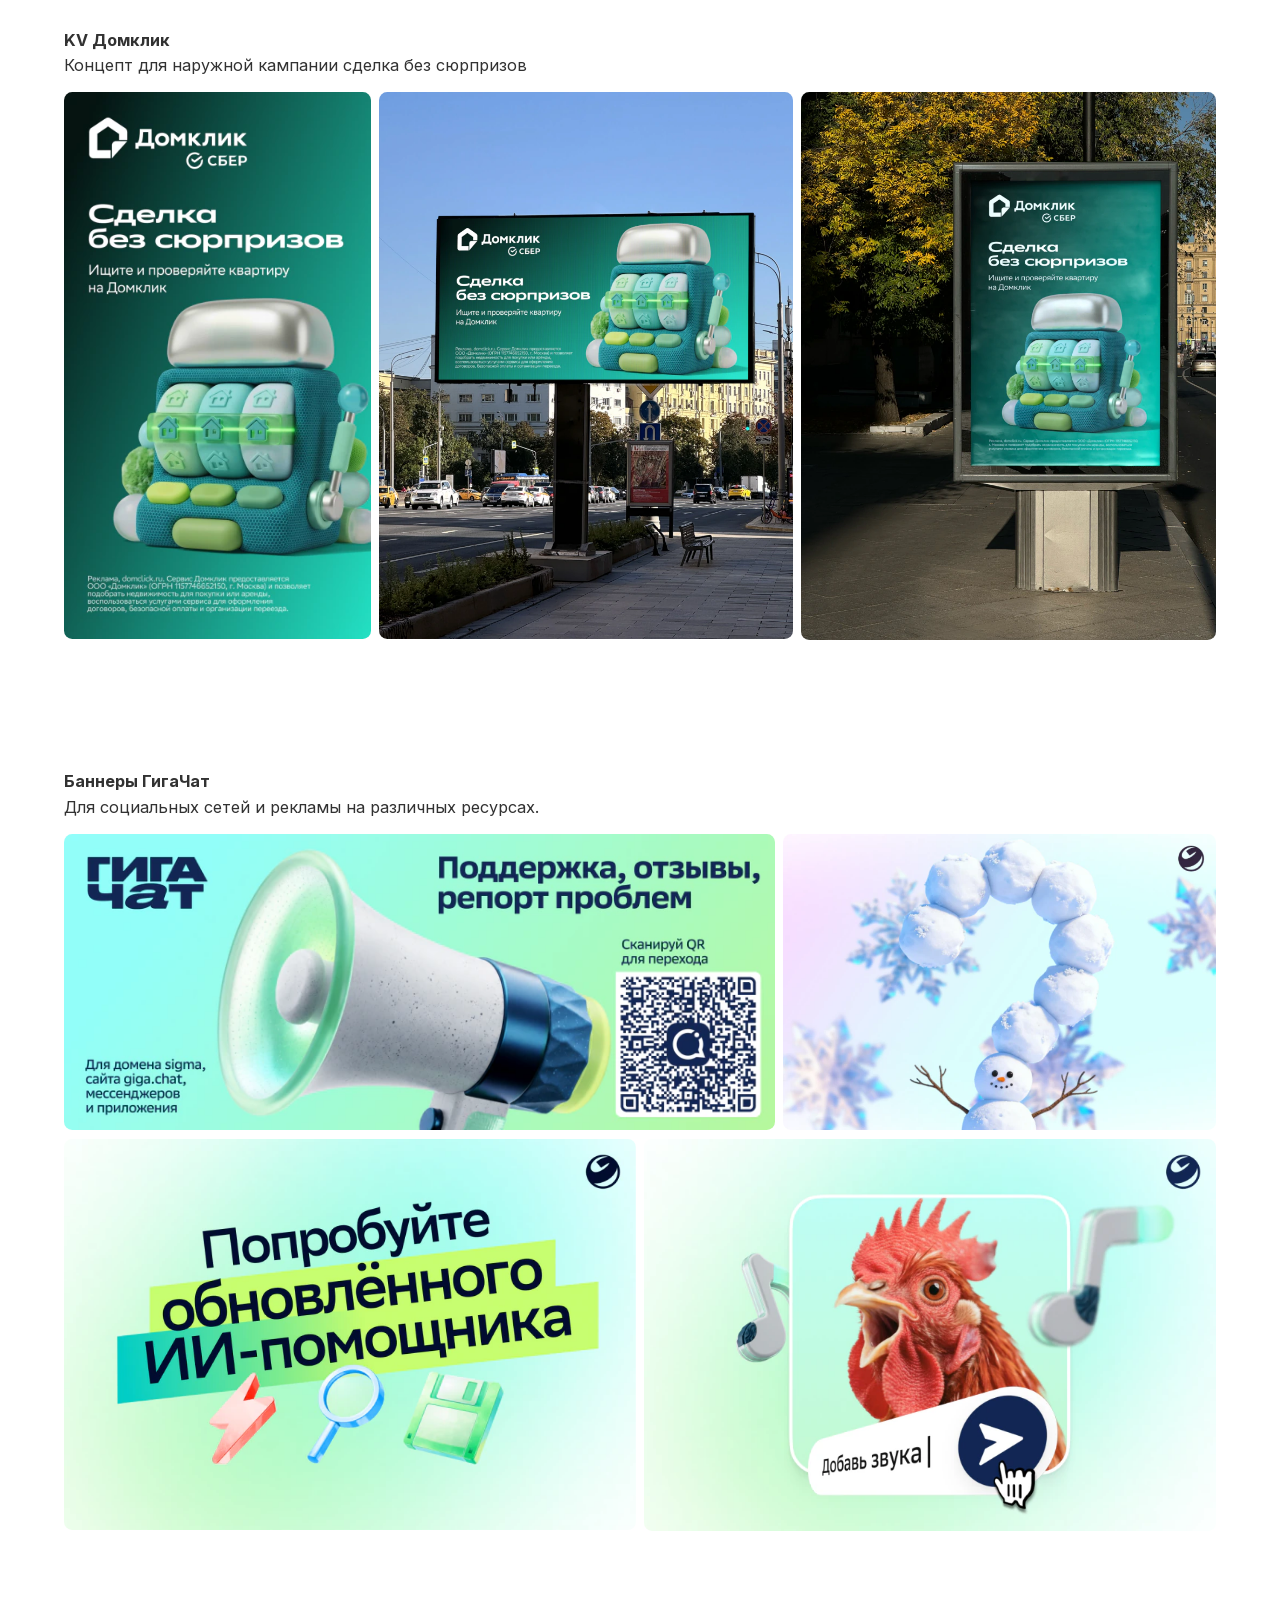
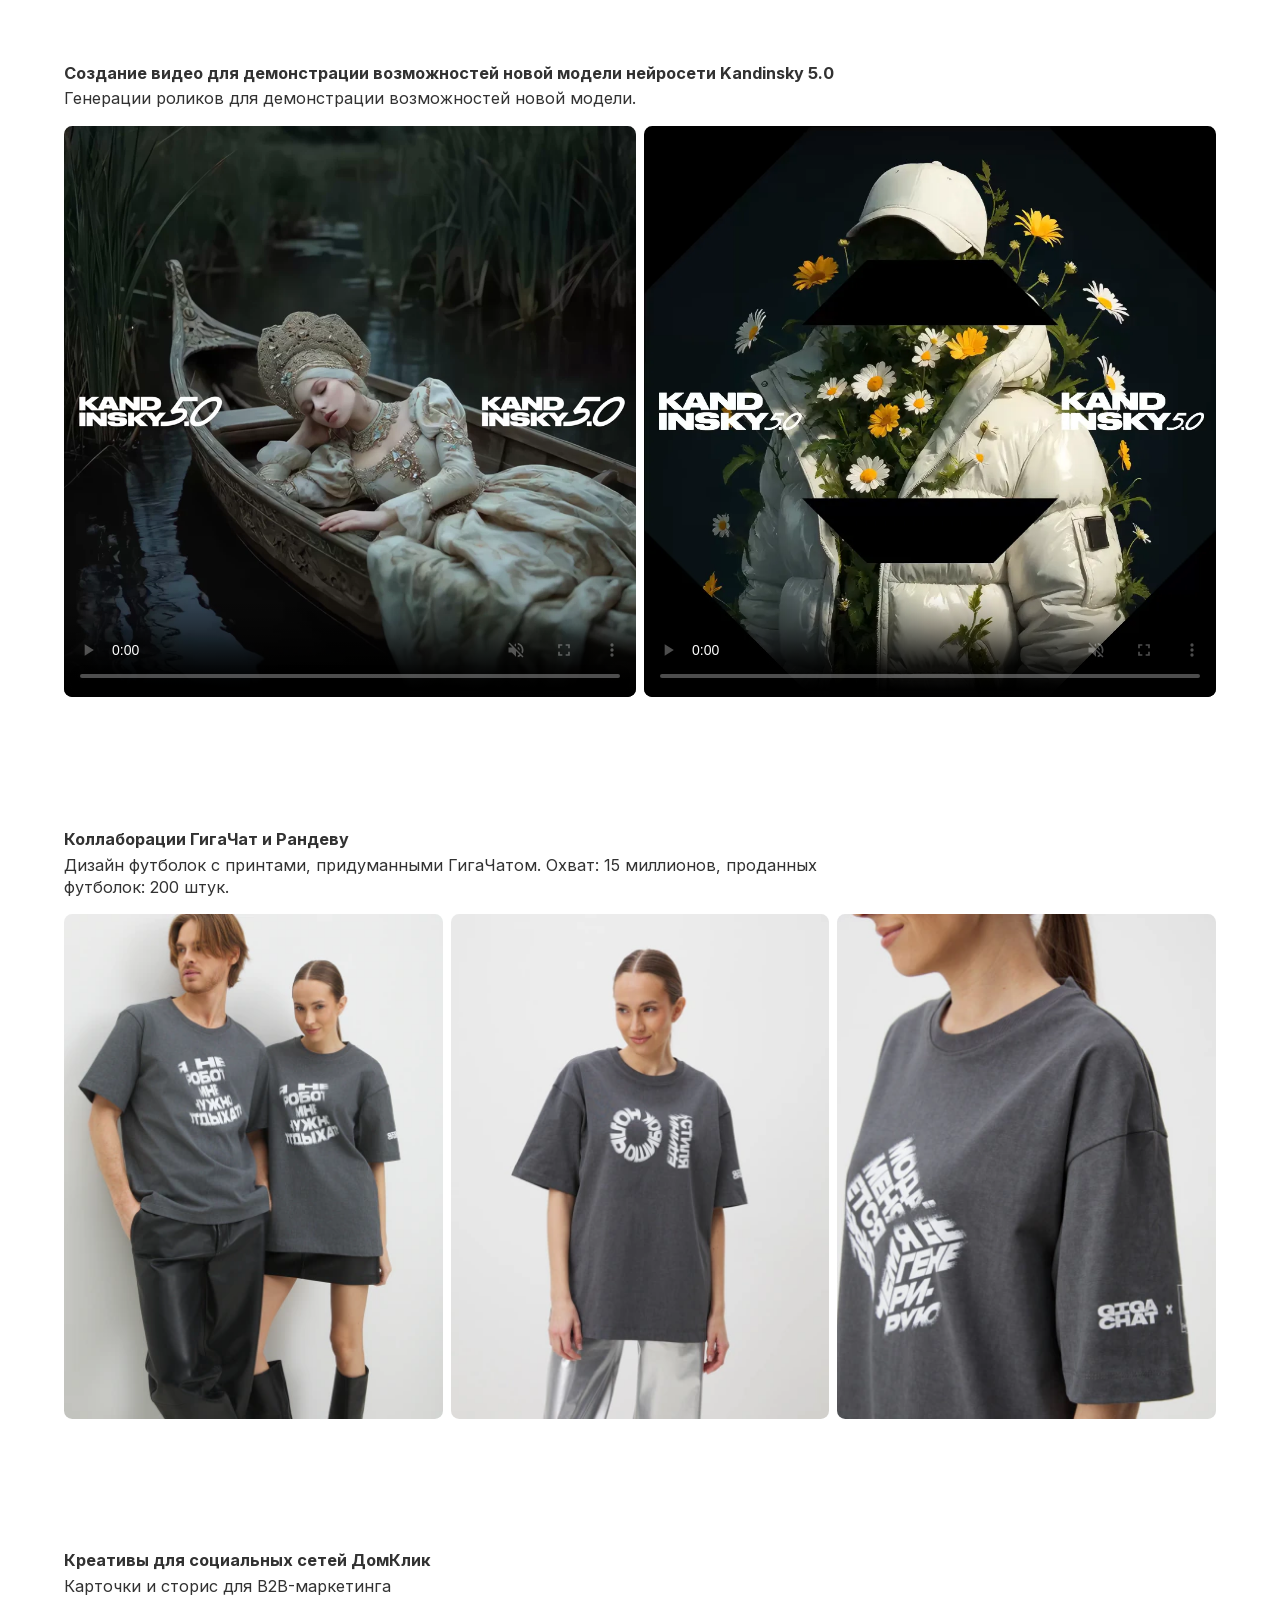
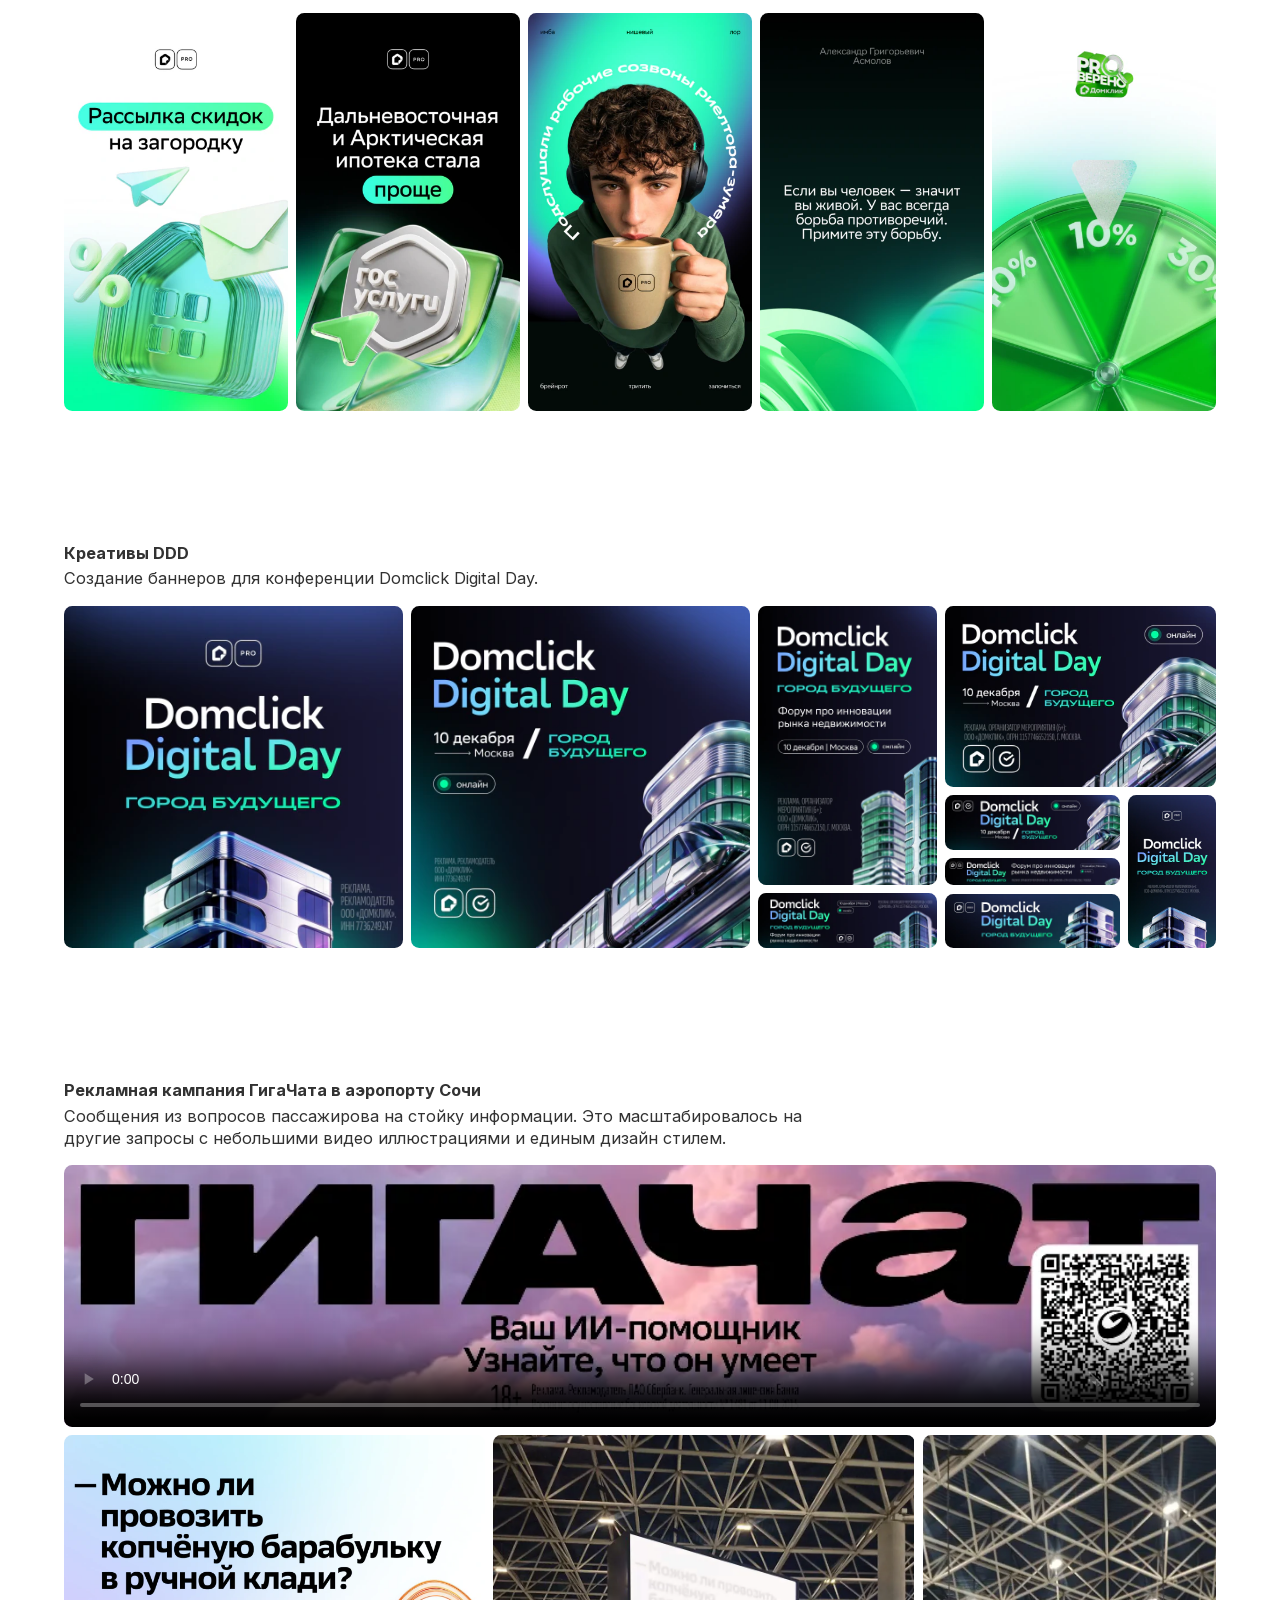
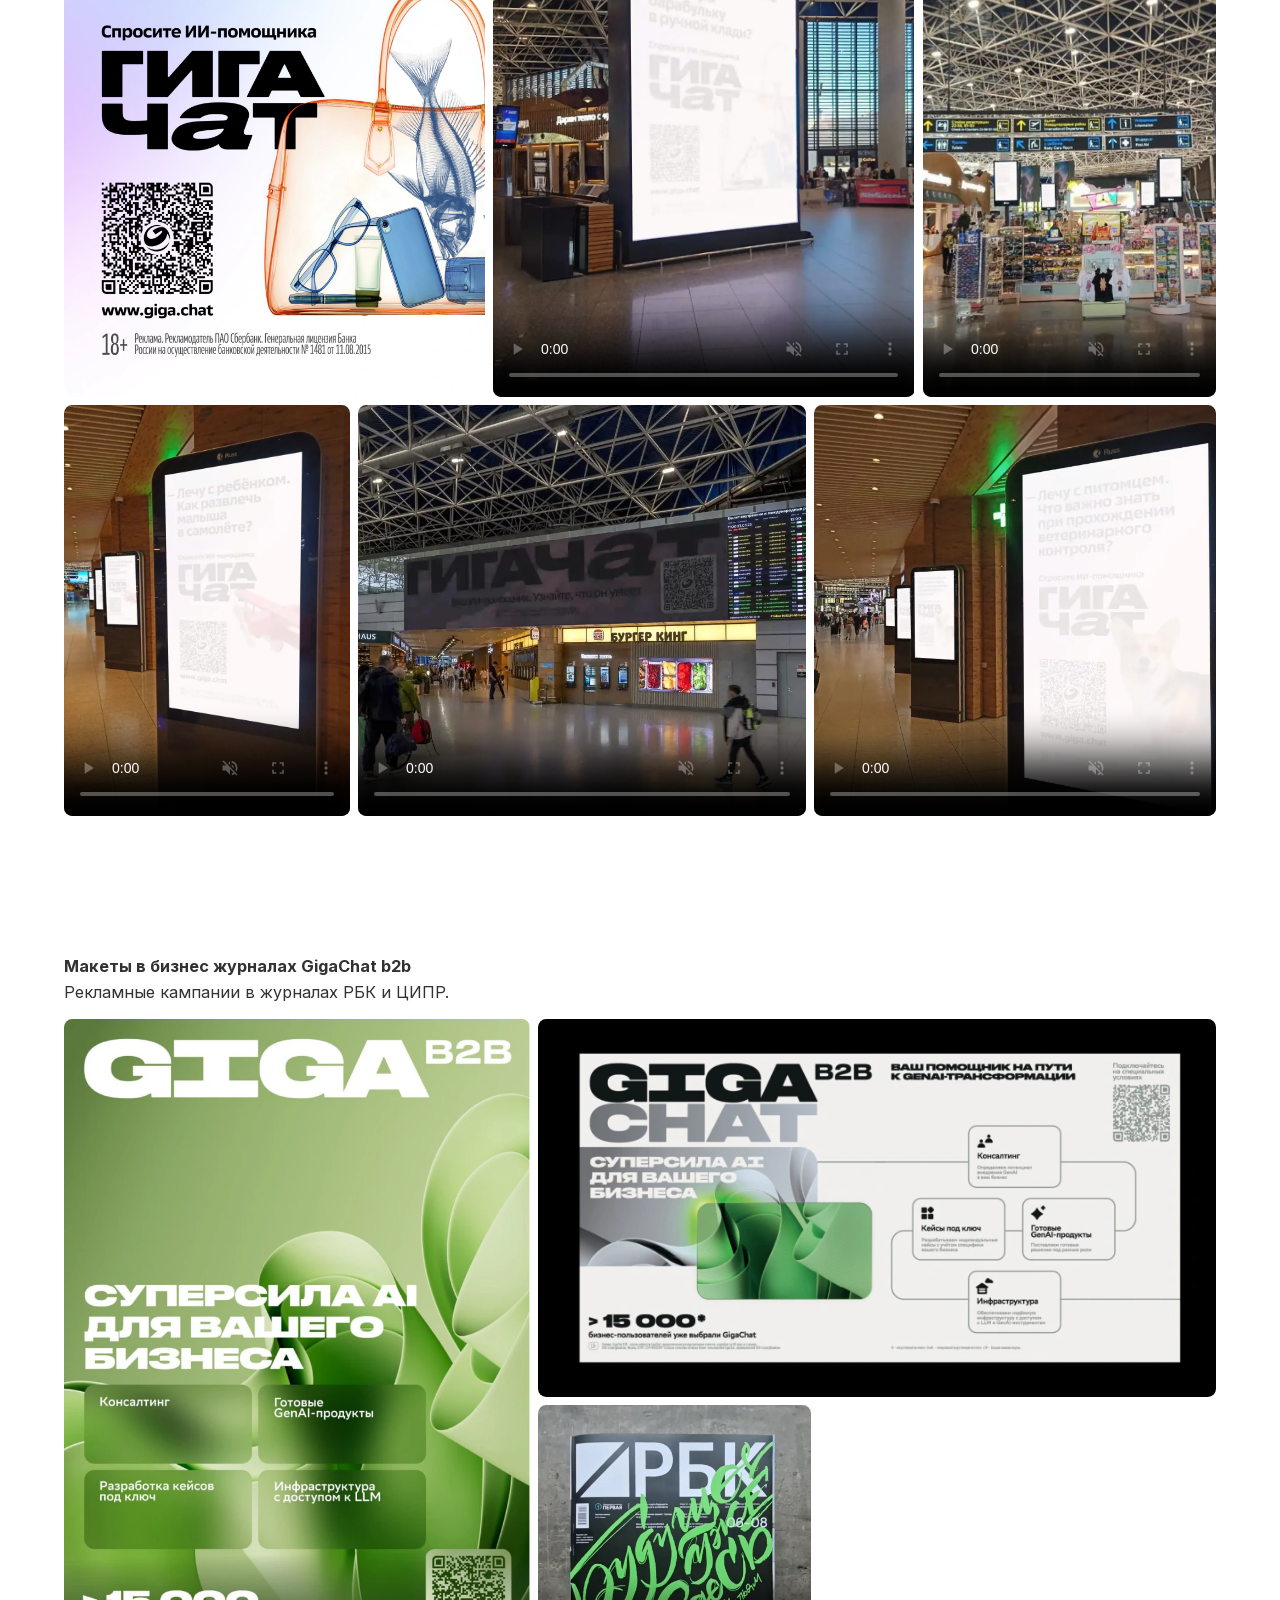
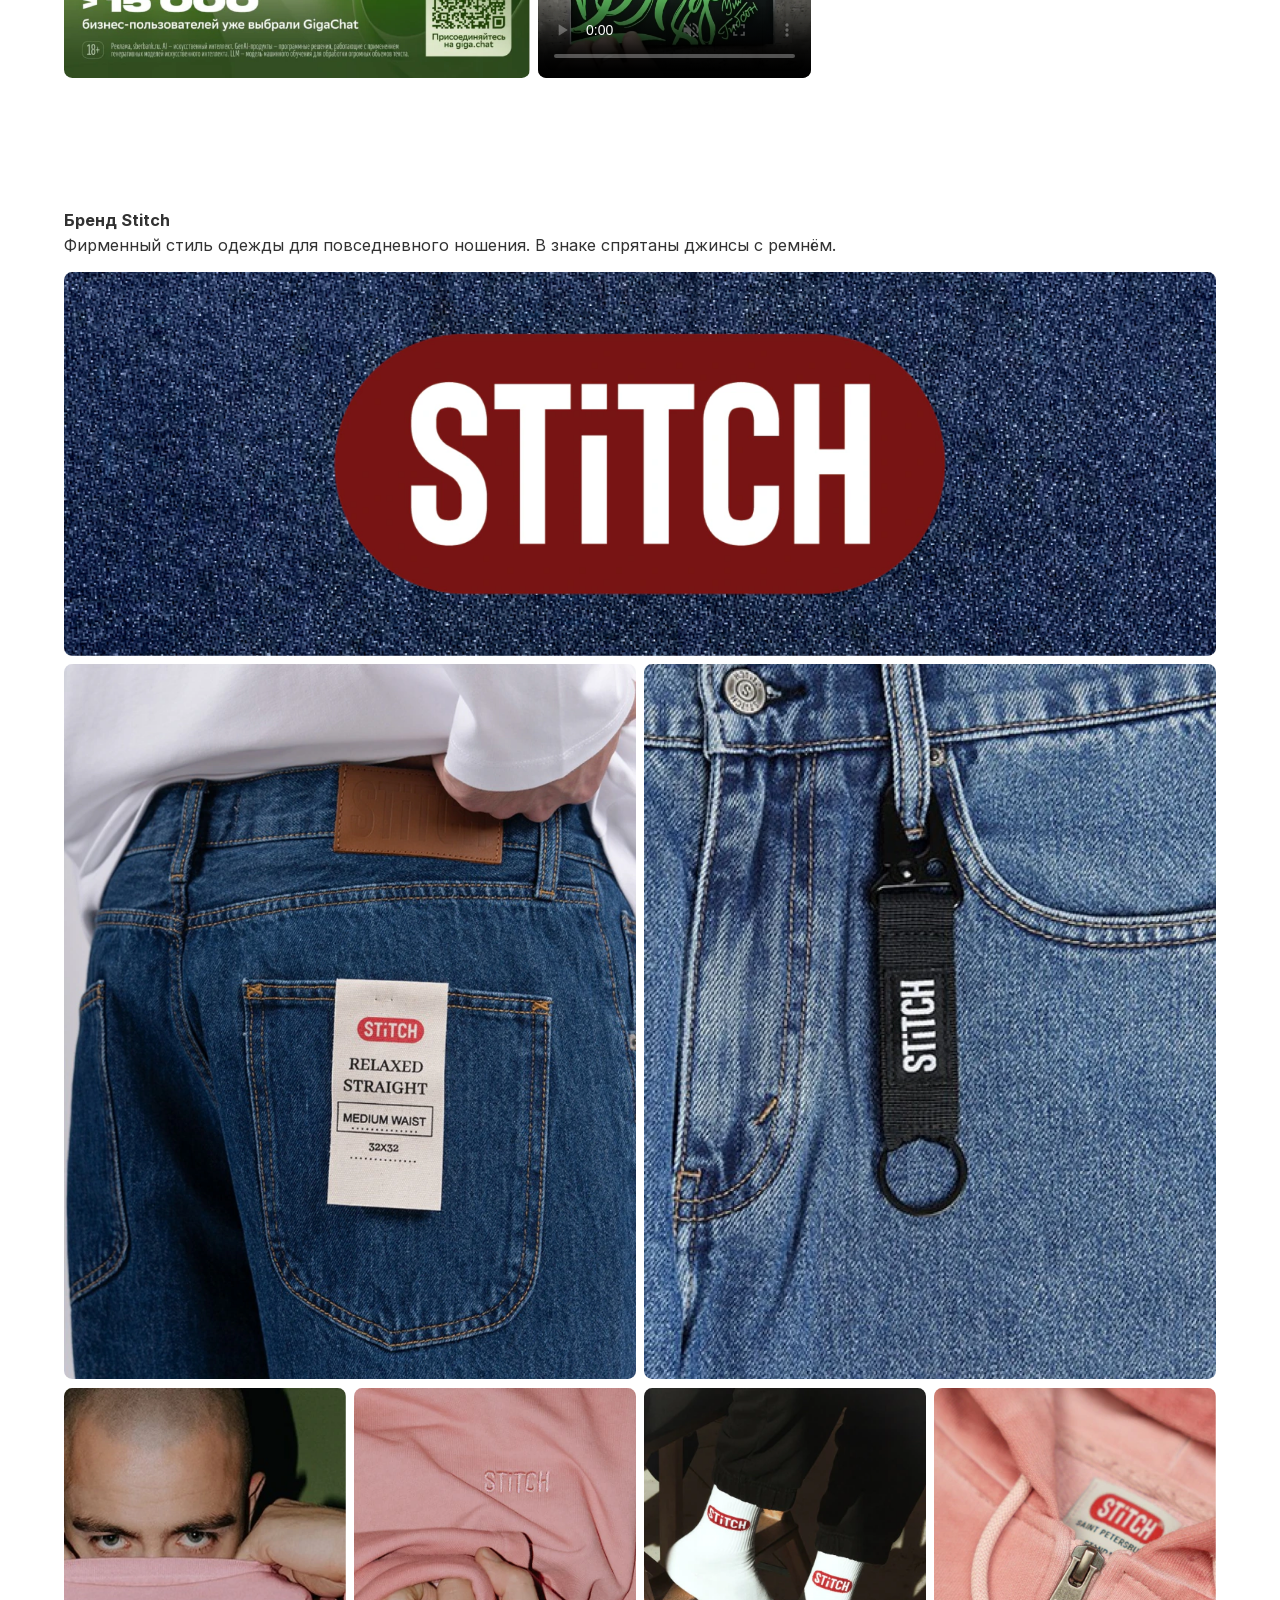
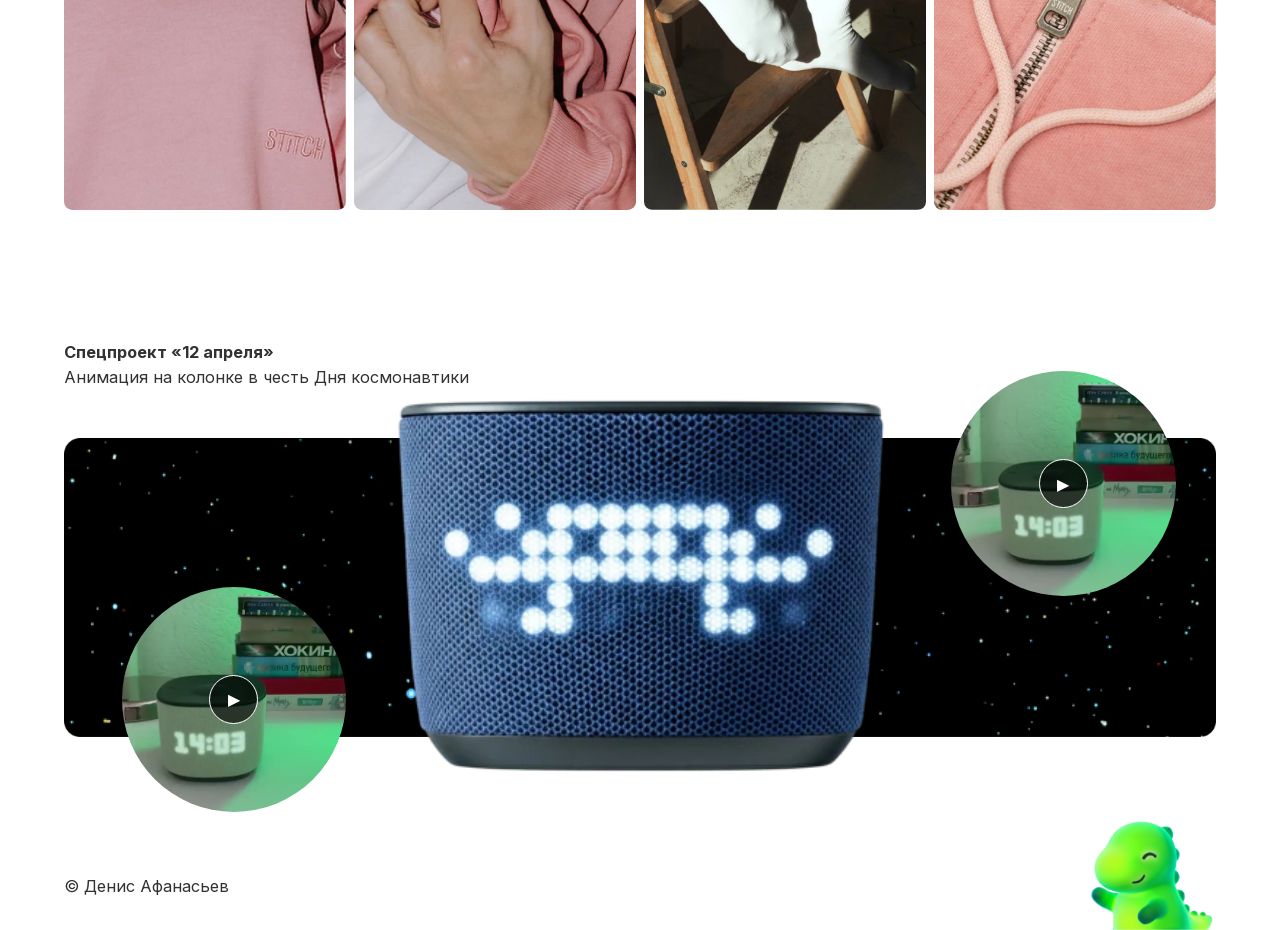
==== commit 8cefa002: "new final try 2" ====
--- a/index.html
+++ b/index.html
@@ -779,6 +779,7 @@
 
 
 
+
     <footer class="page-footer wrapper">
         <p>© Денис Афанасьев</p>
 
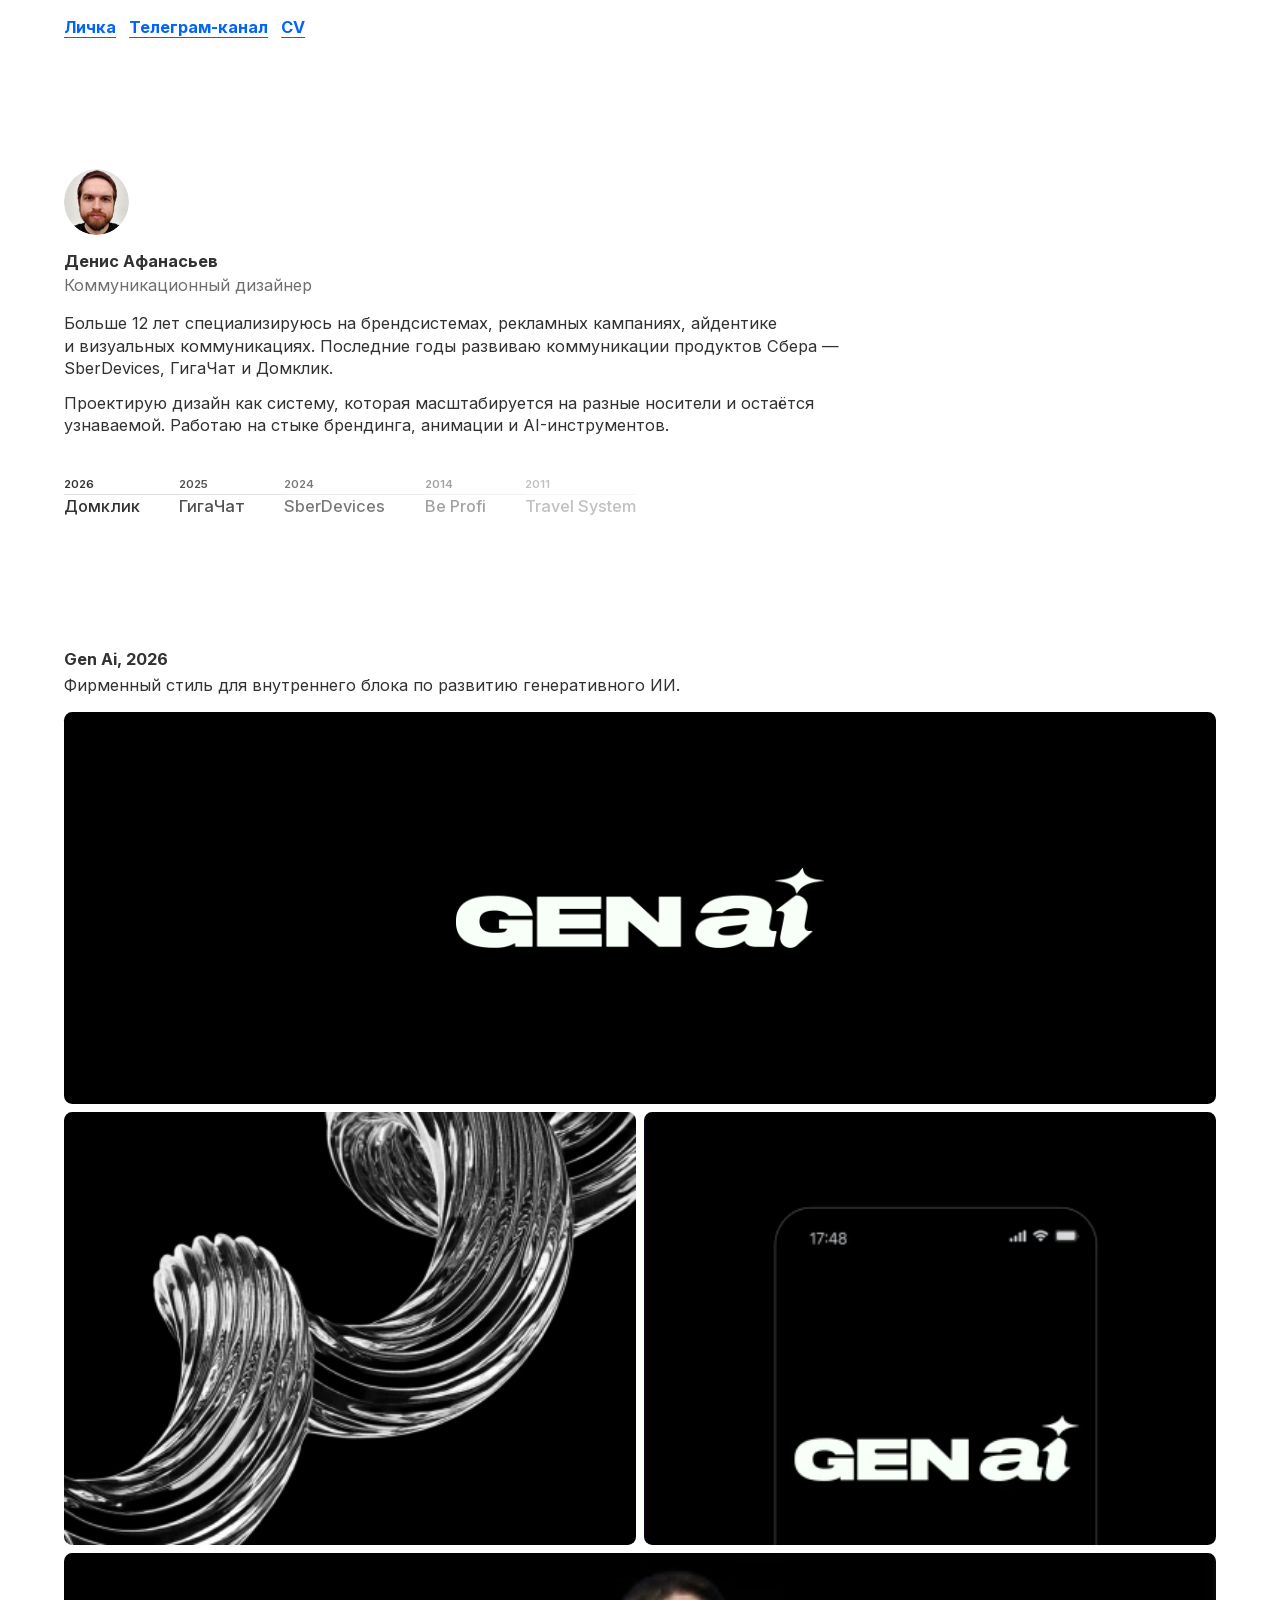
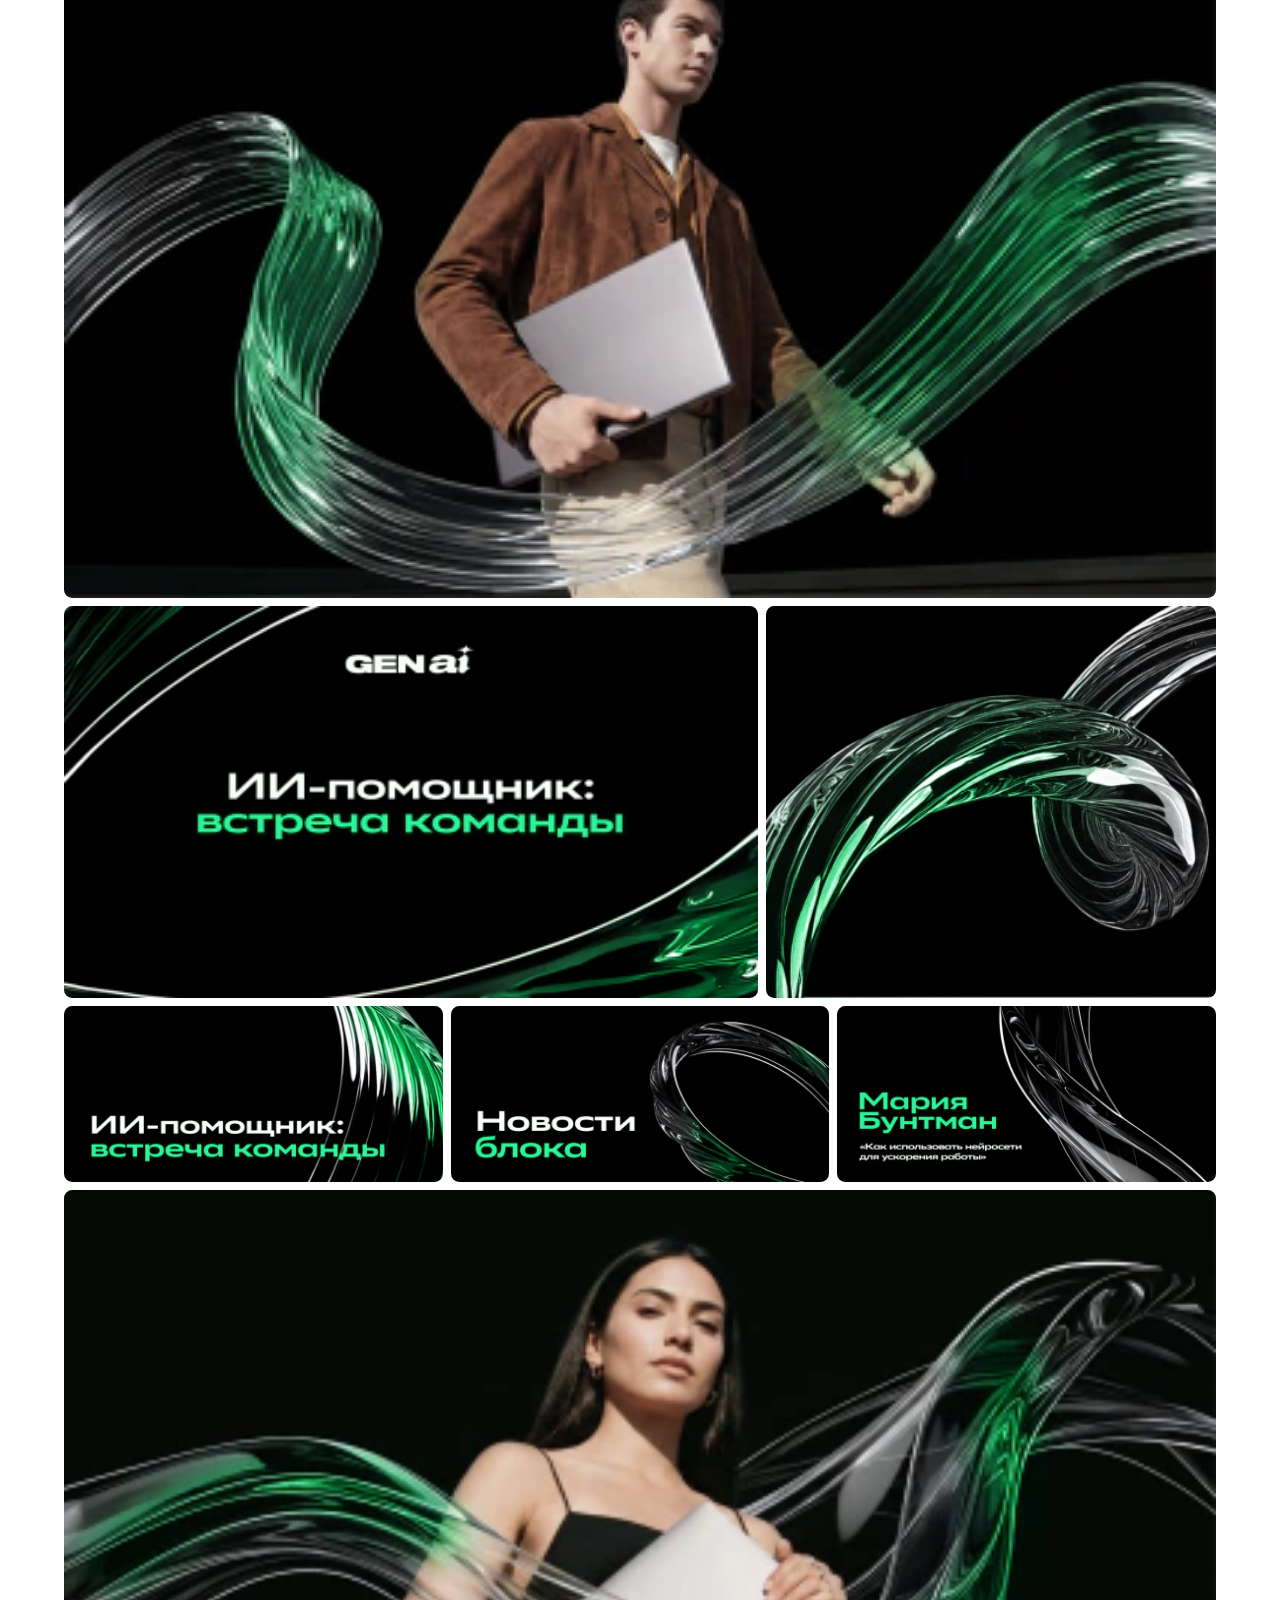
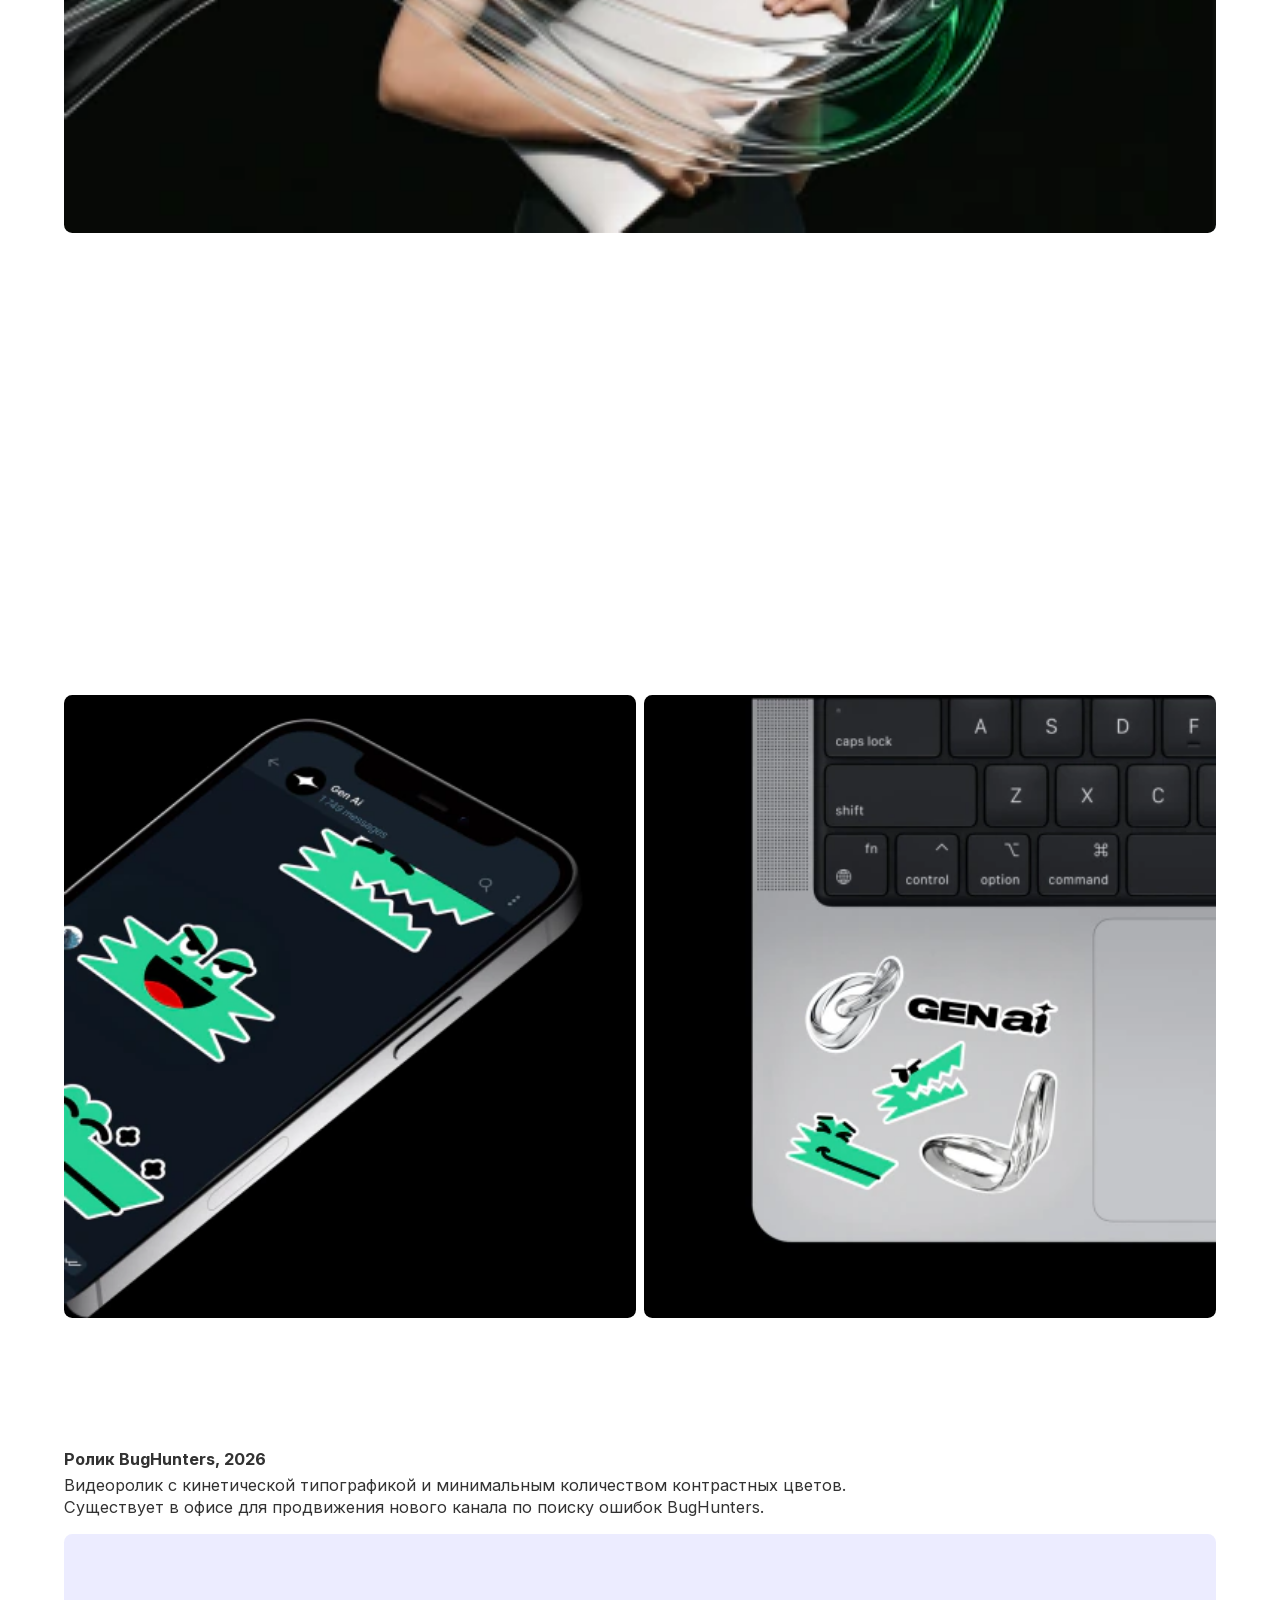
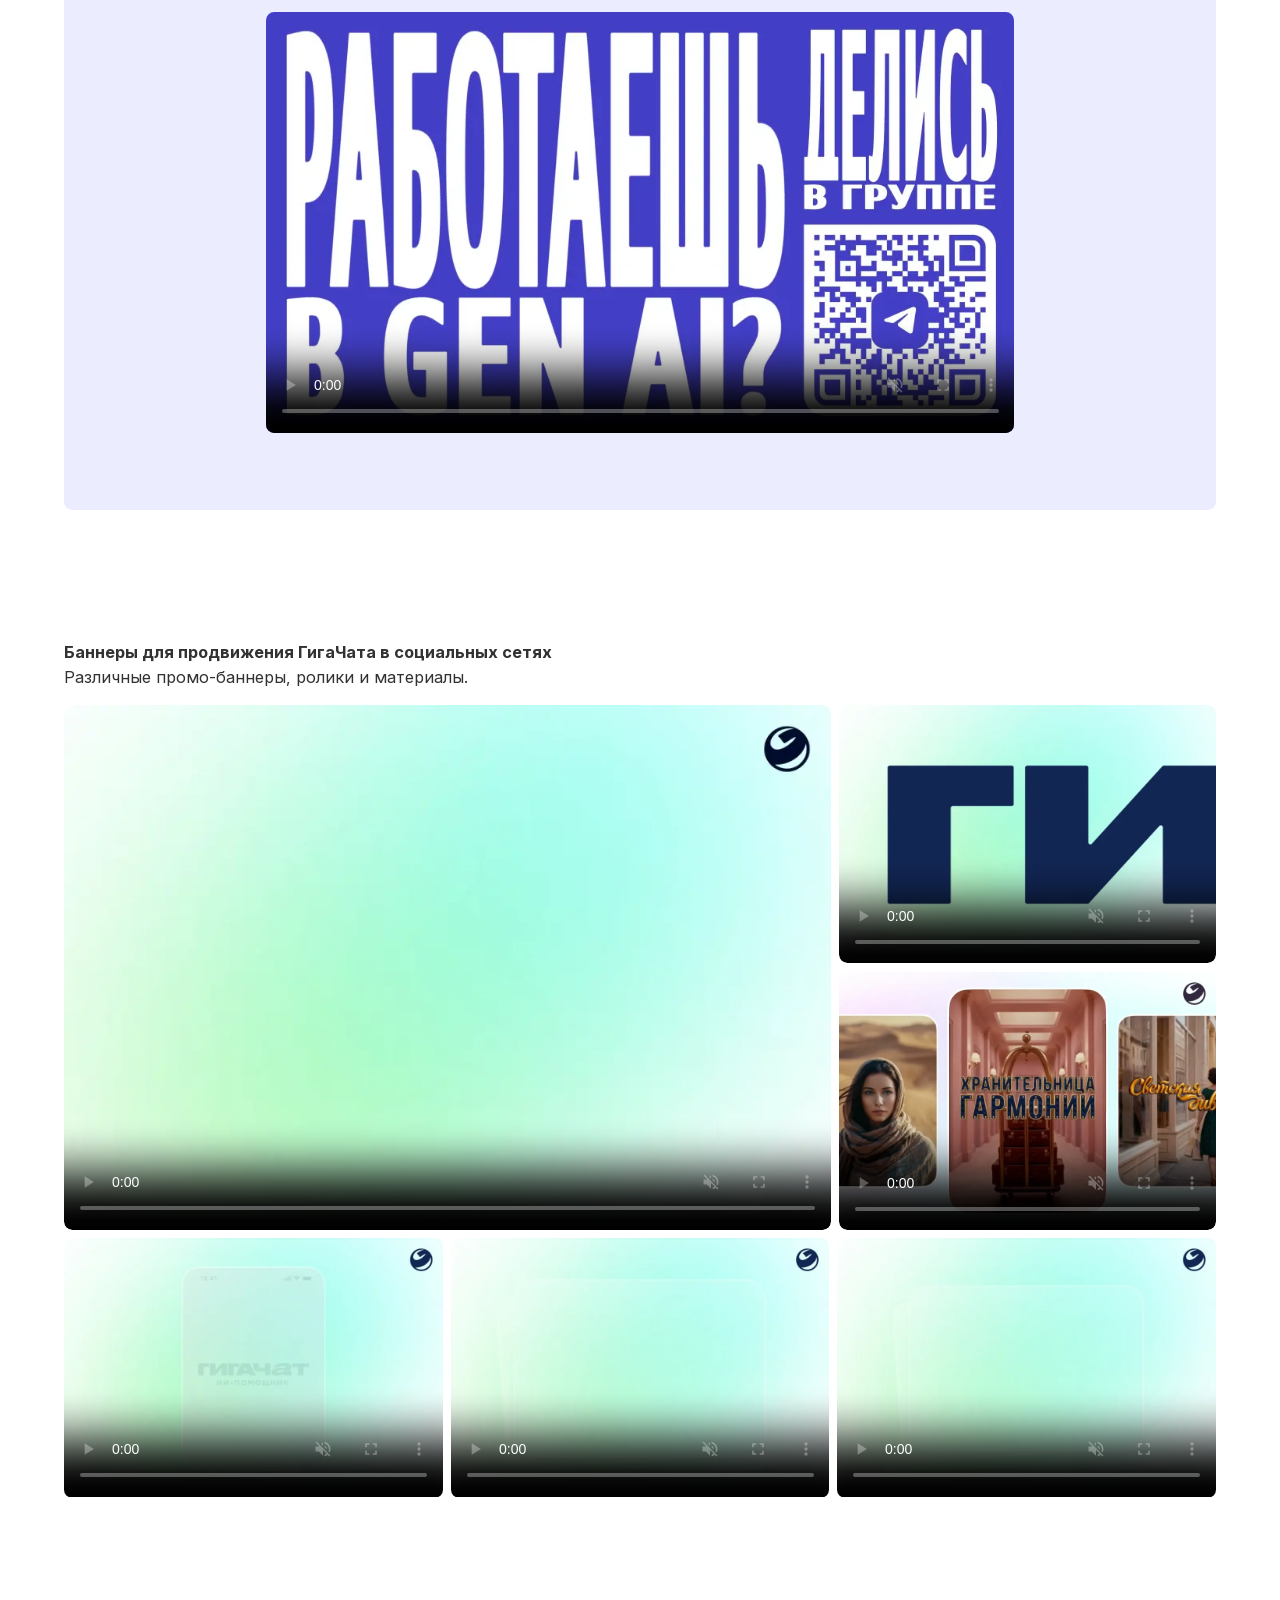
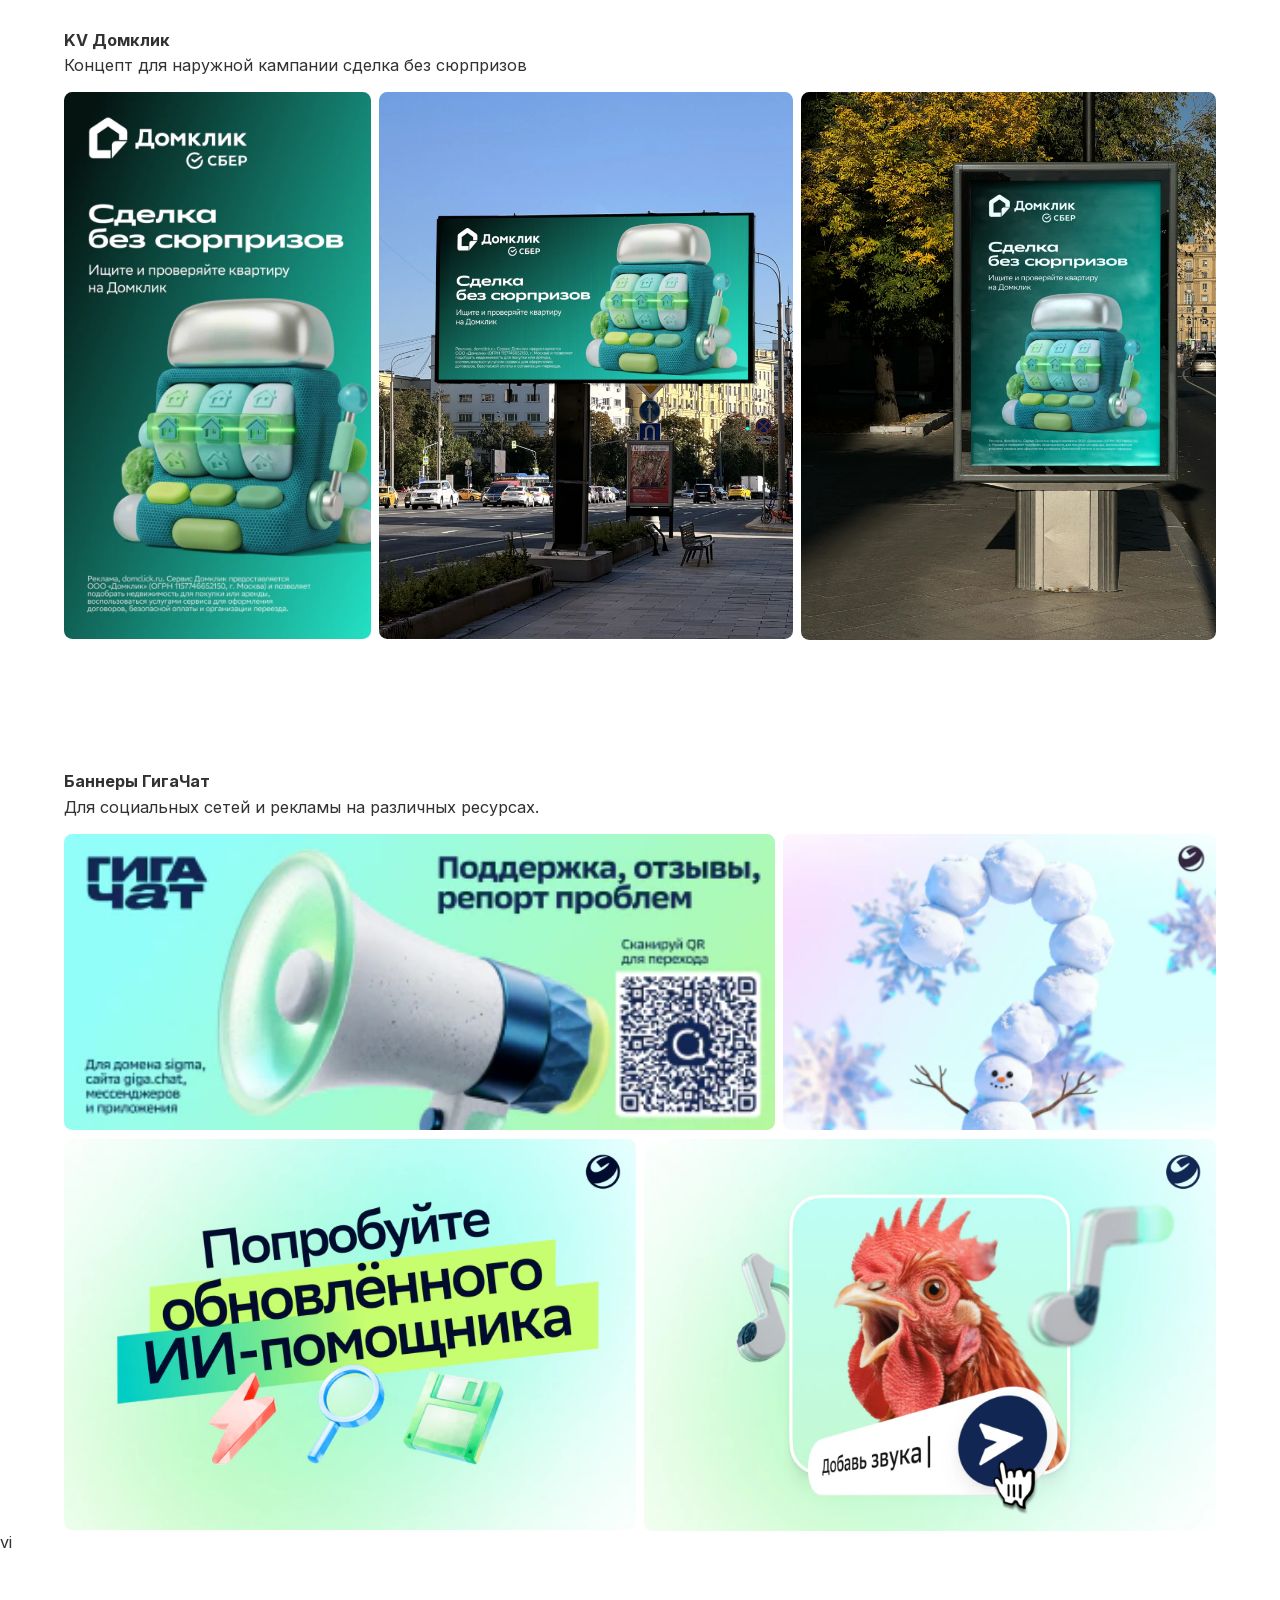
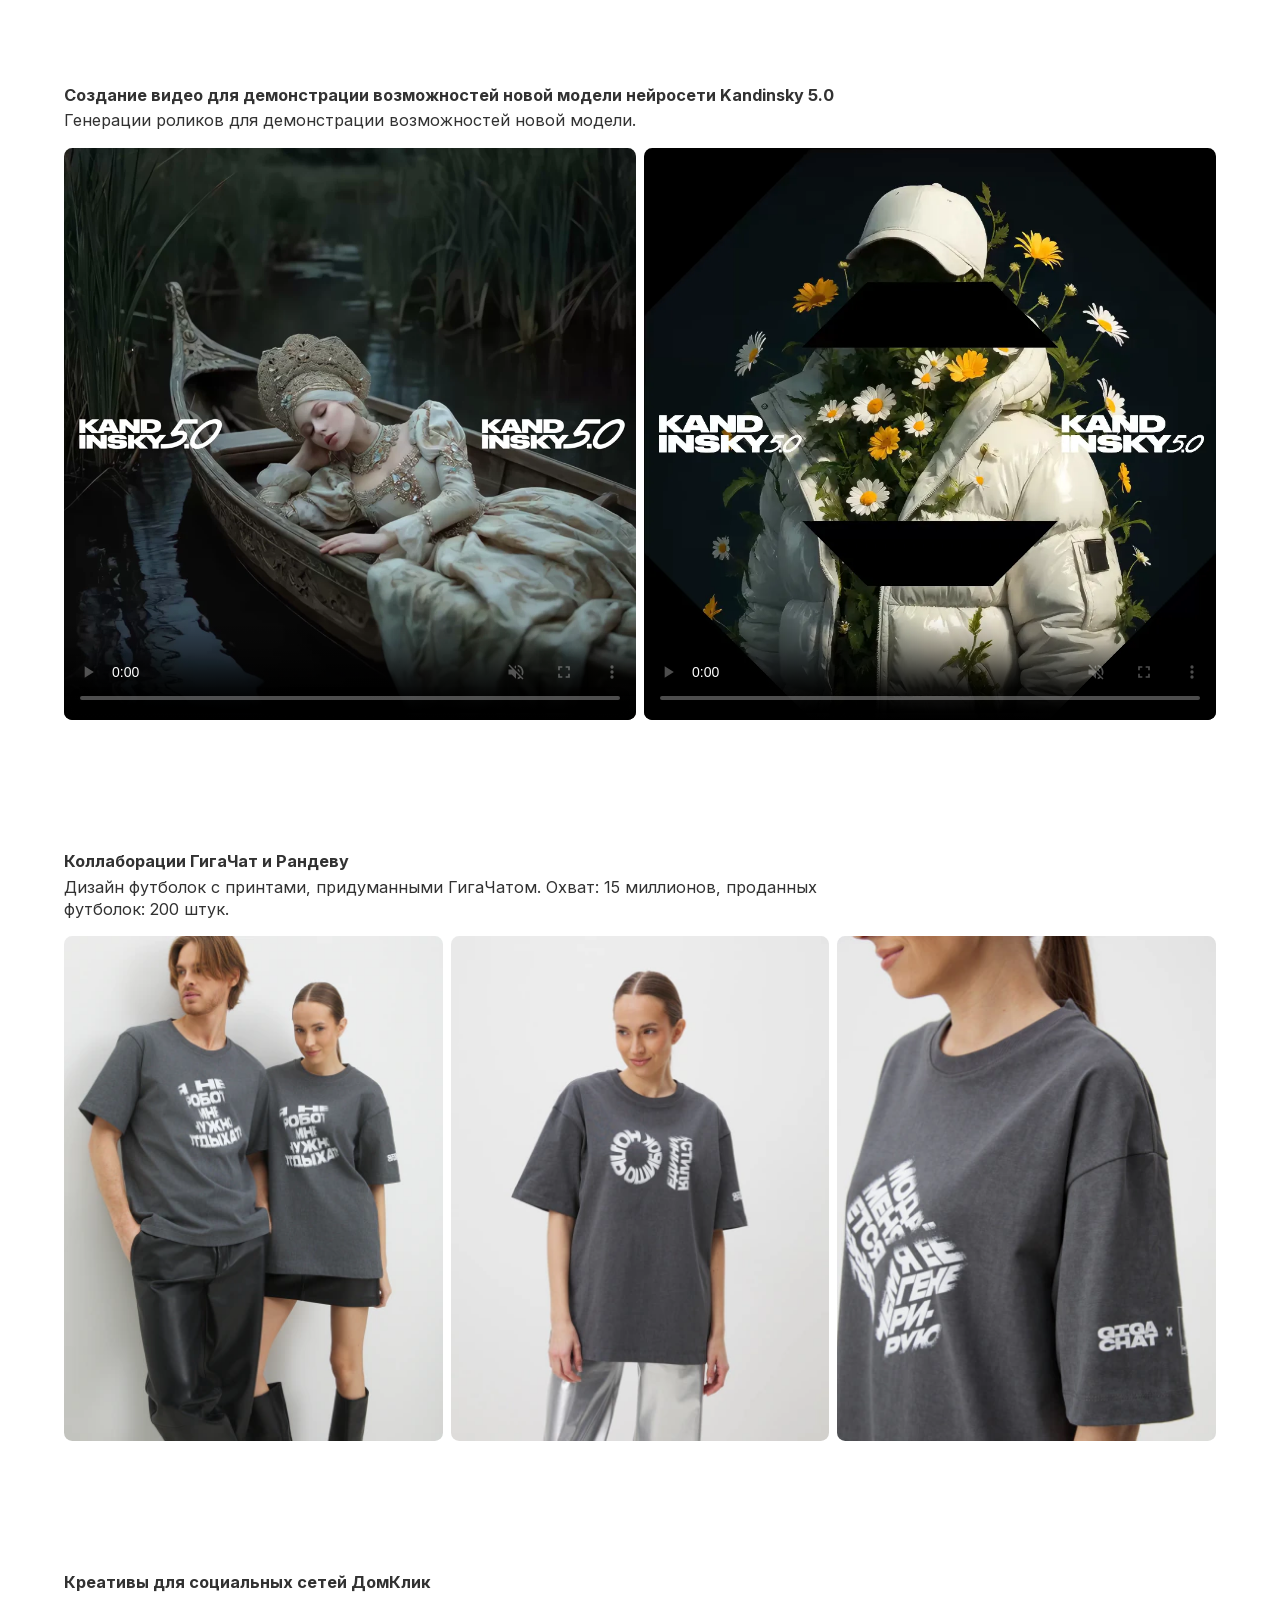
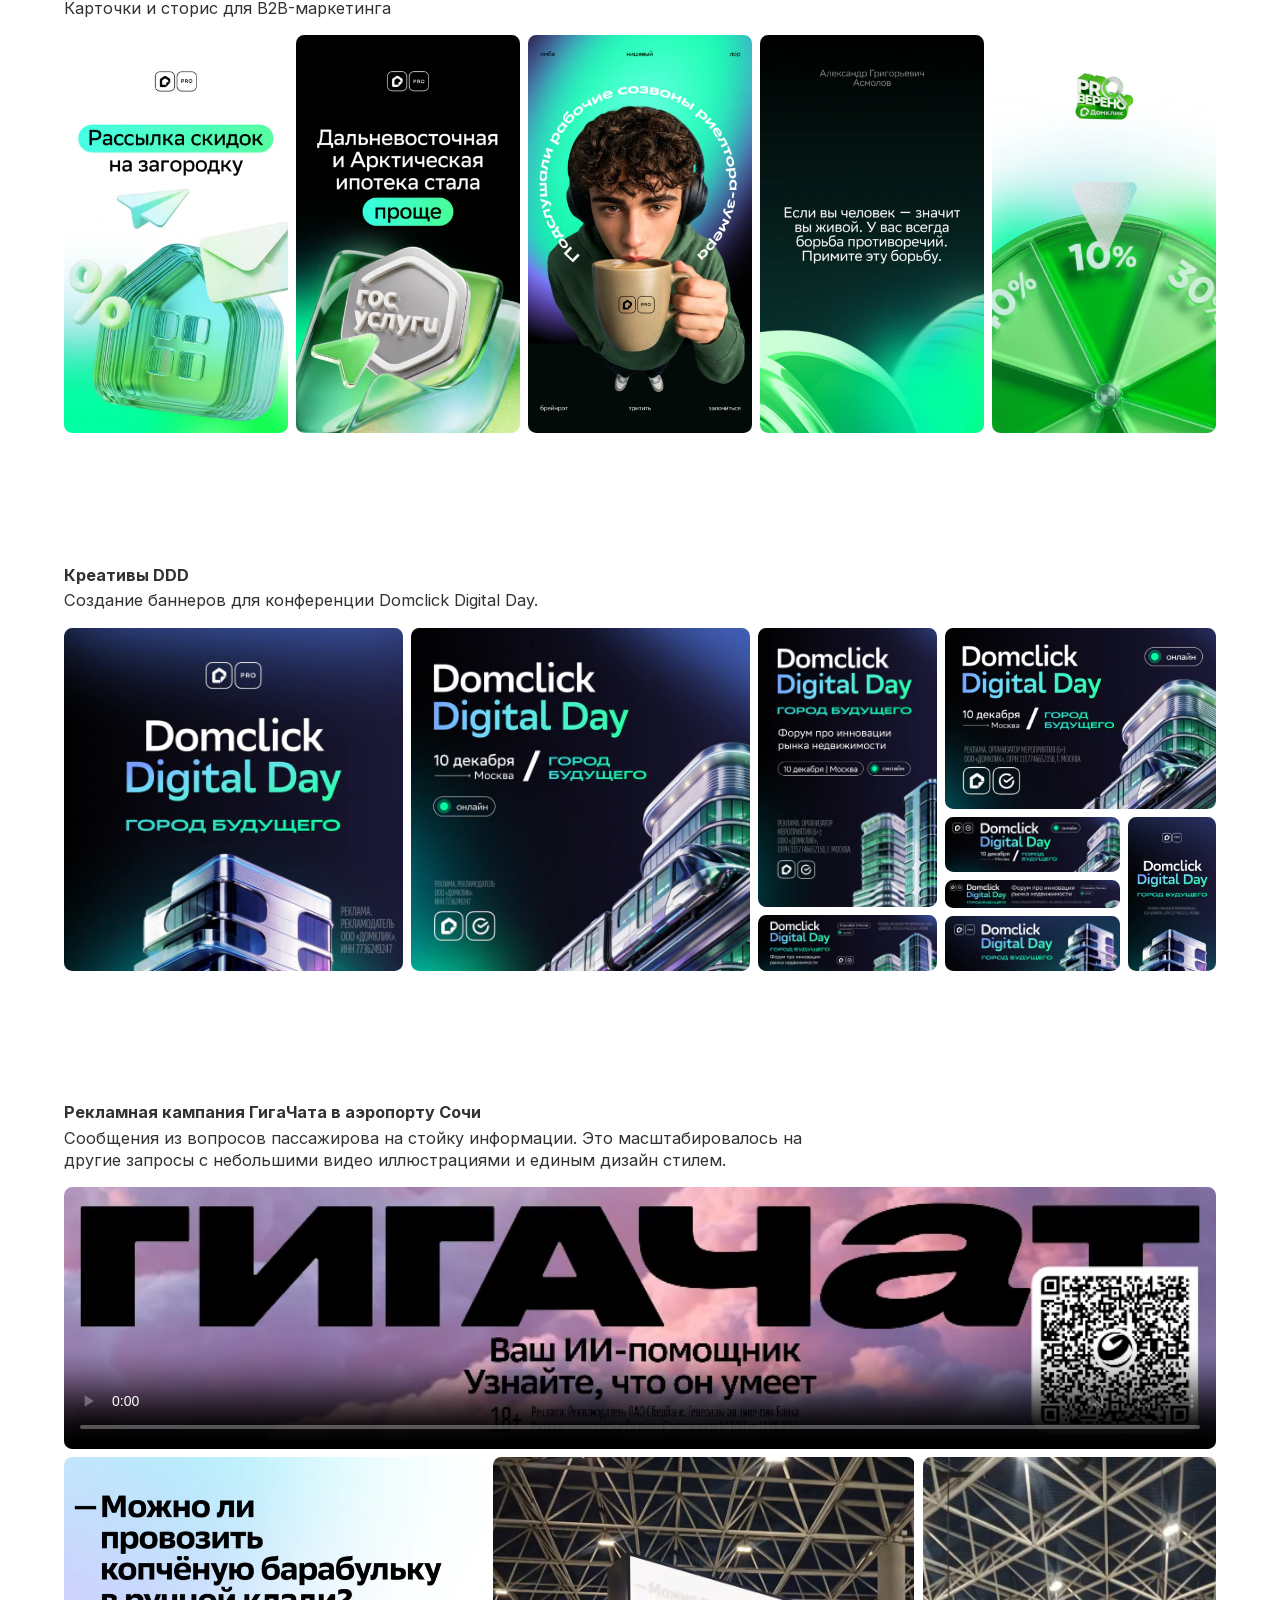
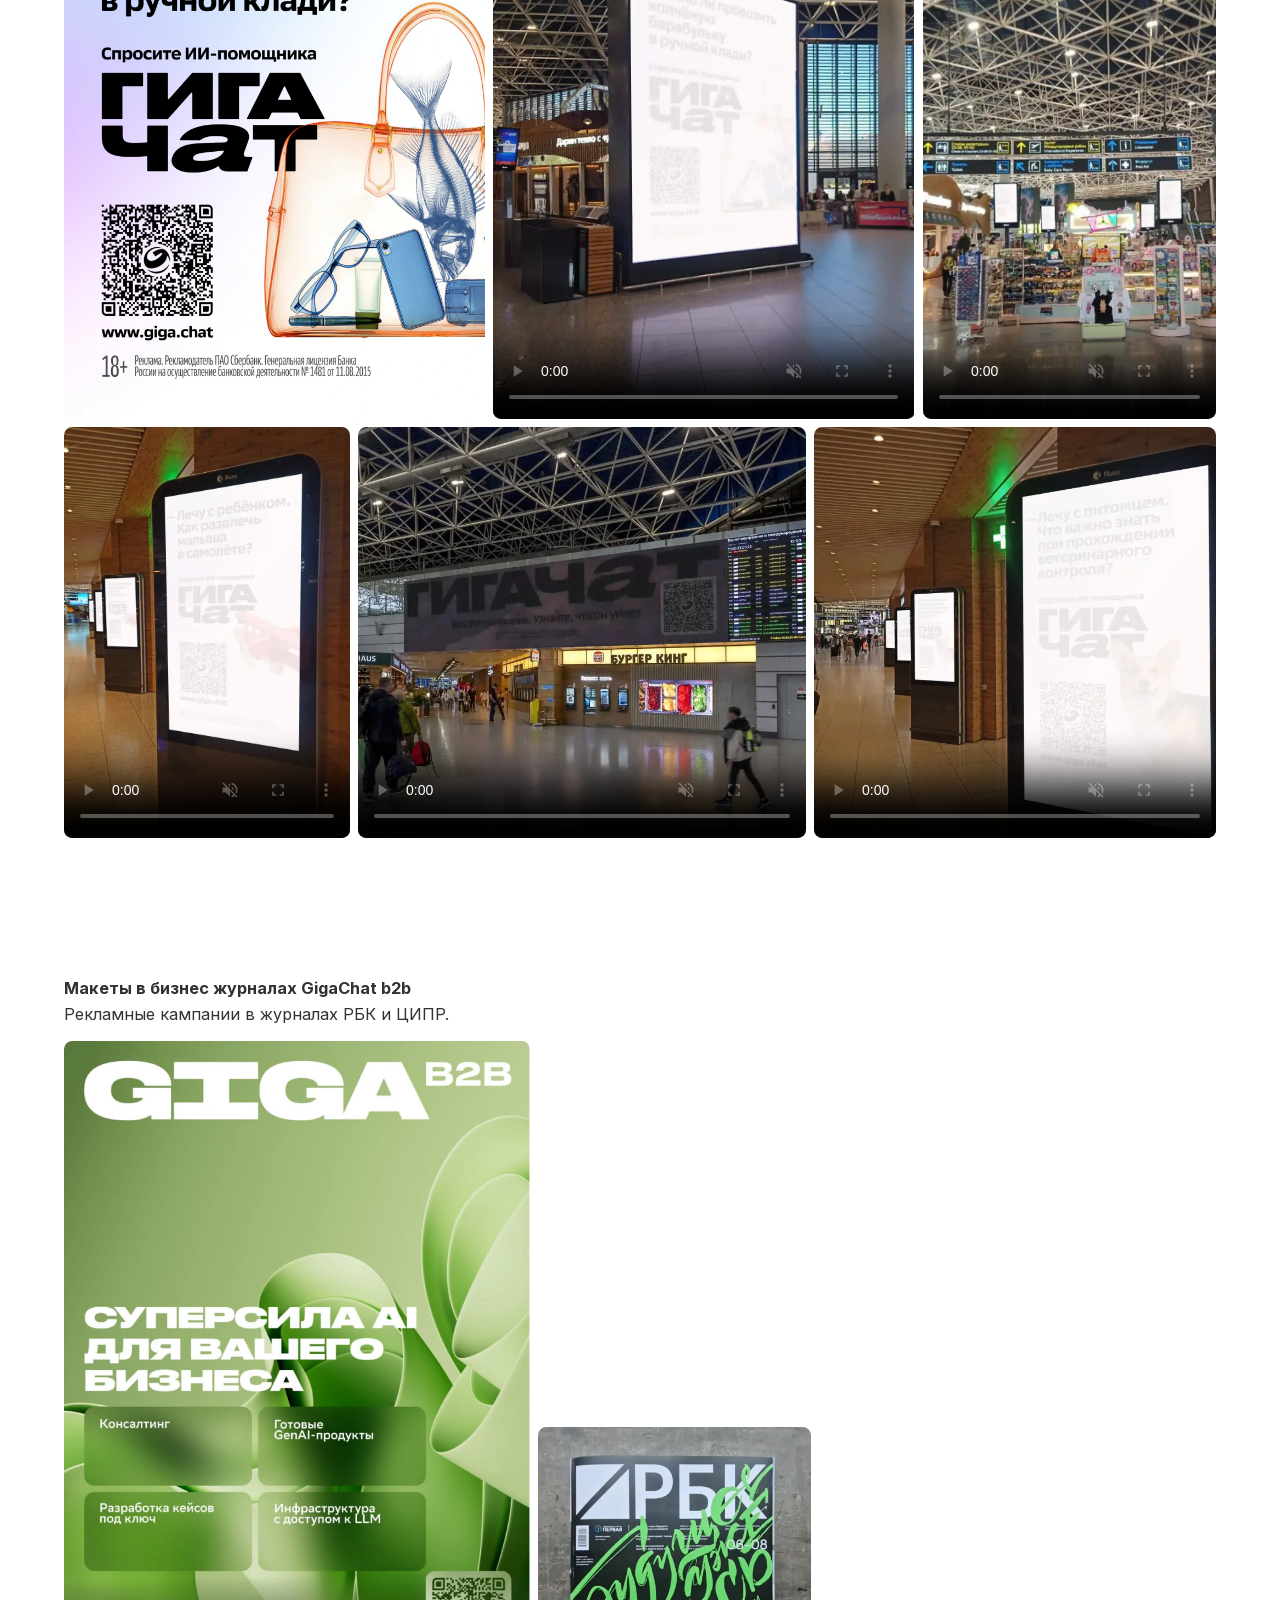
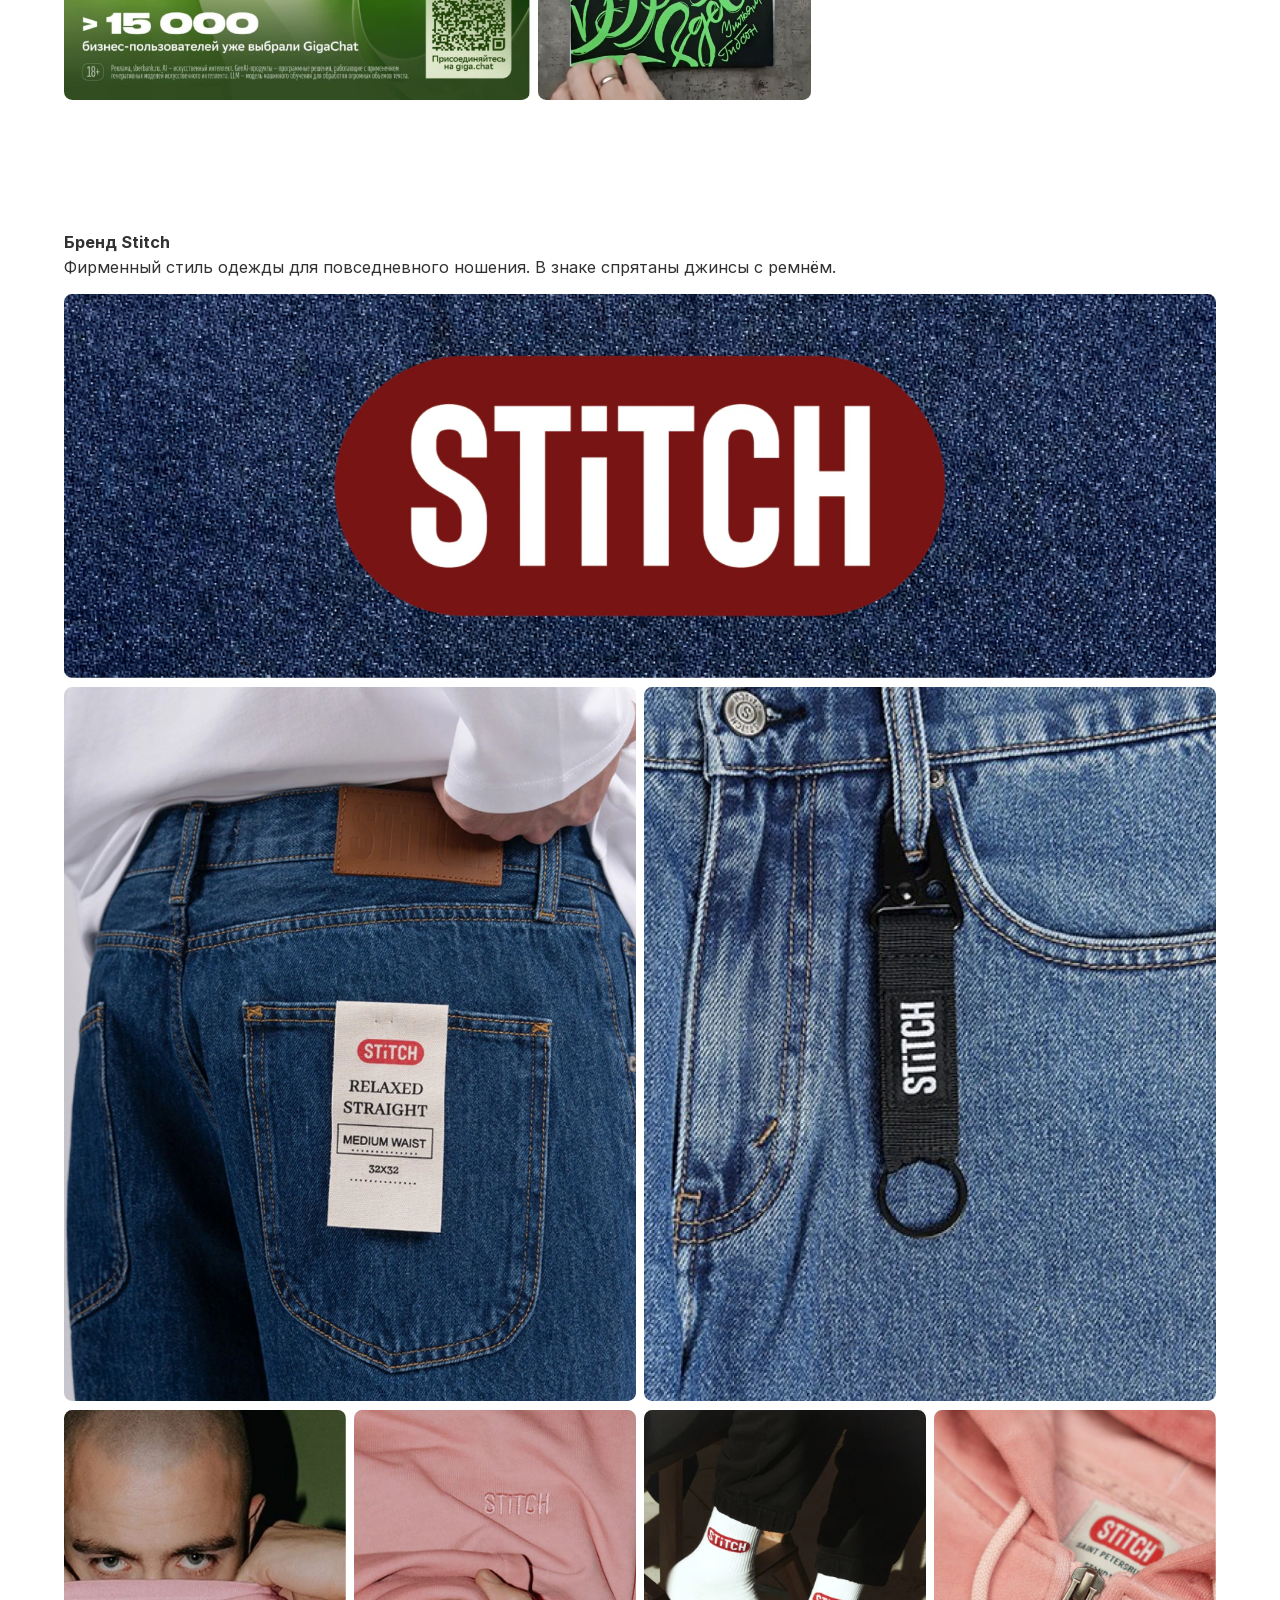
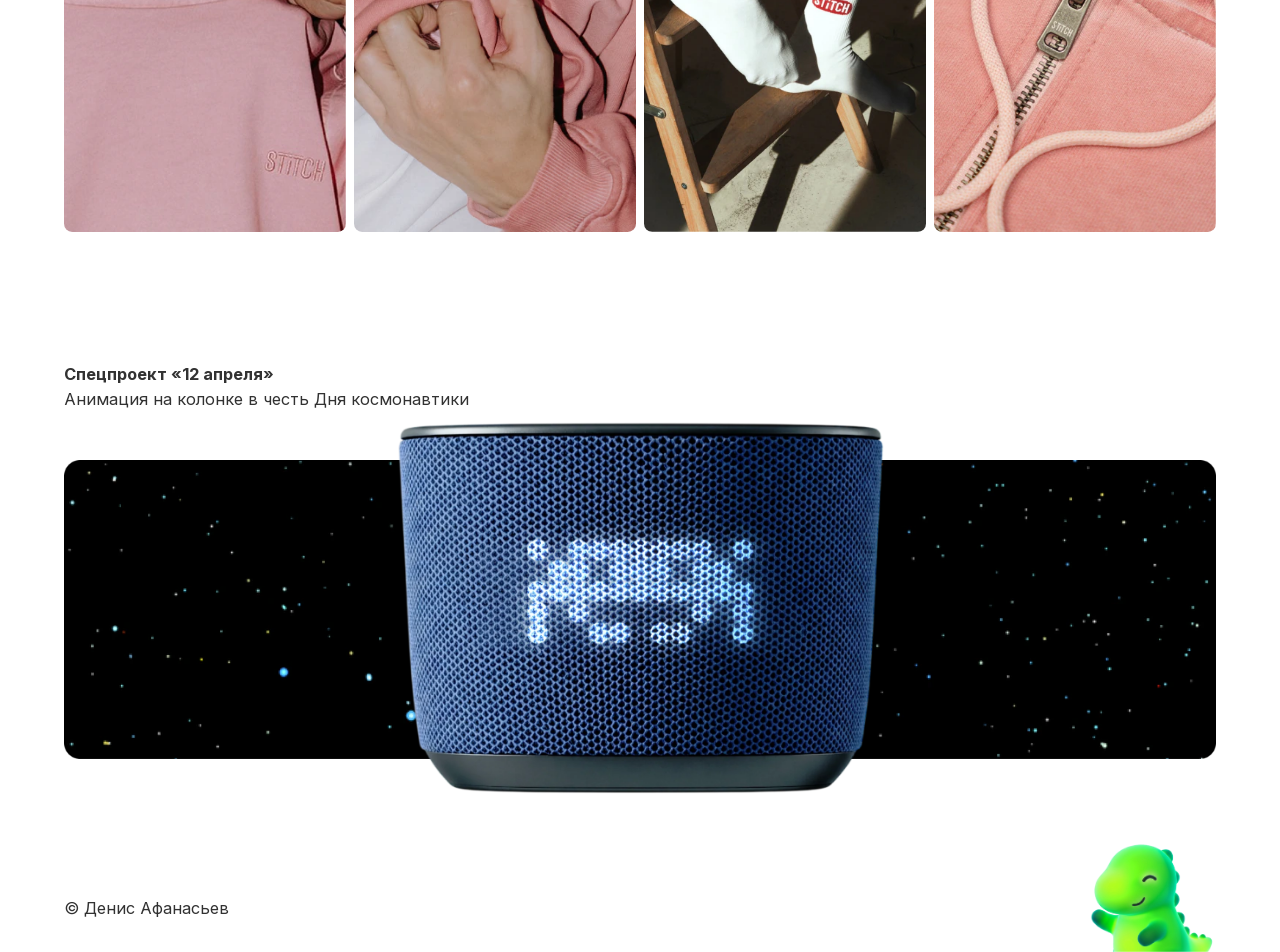
==== commit be82c265: "add animation again and again" ====
--- a/index.html
+++ b/index.html
@@ -10,6 +10,7 @@
     <link rel="preload" href="fonts/InterVariable-portfolio.woff2" as="font" type="font/woff2" crossorigin>
     <link rel="stylesheet" href="fonts/inter.css">
     <link rel="stylesheet" href="style.css">
+    <link rel="preload" href="images/responsive/space-5-6.webp" as="image" fetchpriority="low">
     <script src="media.js" defer></script>
 </head>
 
@@ -387,7 +388,7 @@
     </div>
 
 
-
+    vi
     <div class="v-space XL"></div>
 
     <div class="wrapper">
@@ -402,20 +403,16 @@
             <div class="v-space S"></div>
 
             <div class="work-gallery work-gallery--2">
-                <video data-lazy-video muted loop playsinline preload="none" width="4636" height="4636"
+                <video data-lazy-video muted loop playsinline preload="none" width="1024" height="1024"
                     data-poster="images/posters/candinsky-10.webp">
-                    <source data-src="video/optimized/candinsky-10-1834.mp4"
-                        data-variants='[{"src":"video/optimized/candinsky-10-768.mp4","width":768},{"src":"video/optimized/candinsky-10-1536.mp4","width":1536},{"src":"video/optimized/candinsky-10-1834.mp4","width":1834}]'
-                        type="video/mp4">
-                </video>
-                <noscript><a href="video/optimized/candinsky-10-768.mp4">Смотреть видео</a></noscript>
-                <video data-lazy-video muted loop playsinline preload="none" width="4636" height="4636"
+                    <source data-src="video/optimized/candinsky-10-compressed.mp4" type="video/mp4">
+                </video>
+
+                <video data-lazy-video muted loop playsinline preload="none" width="1024" height="1024"
                     data-poster="images/posters/candinsky-20.webp">
-                    <source data-src="video/optimized/candinsky-20-1834.mp4"
-                        data-variants='[{"src":"video/optimized/candinsky-20-768.mp4","width":768},{"src":"video/optimized/candinsky-20-1536.mp4","width":1536},{"src":"video/optimized/candinsky-20-1834.mp4","width":1834}]'
-                        type="video/mp4">
-                </video>
-                <noscript><a href="video/optimized/candinsky-20-768.mp4">Смотреть видео</a></noscript>
+                    <source data-src="video/optimized/candinsky-20-compressed.mp4" type="video/mp4">
+                </video>
+                <noscript><a href="video/optimized/candinsky-20-compressed.mp4">Смотреть видео</a></noscript>
             </div>
         </article>
     </div>
@@ -737,38 +734,13 @@
 
             <div class="work-gallery">
                 <div class="space-day-composition" id="space-day">
-                    <div class="space-day-orbit space-day-orbit--one">
-                        <video data-lazy-video data-custom-controls muted loop playsinline preload="none" width="480"
-                            height="480" data-poster="images/posters/space-vid-one.webp"
-                            aria-label="Анимация на колонке — первый ролик">
-                            <source data-src="video/optimized/space-vid-one-720.mp4"
-                                data-variants='[{"src":"video/optimized/space-vid-one-480.mp4","width":480},{"src":"video/optimized/space-vid-one-720.mp4","width":720}]'
-                                type="video/mp4">
-                        </video>
-                        <button class="space-day-play" type="button" hidden
-                            aria-label="Воспроизвести первый ролик">▶</button>
-                    </div>
-                    <div class="space-day-orbit space-day-orbit--two">
-                        <video data-lazy-video data-custom-controls muted loop playsinline preload="none" width="480"
-                            height="480" data-poster="images/posters/space-vid-two.webp"
-                            aria-label="Анимация на колонке — второй ролик">
-                            <source data-src="video/optimized/space-vid-two-720.mp4"
-                                data-variants='[{"src":"video/optimized/space-vid-two-480.mp4","width":480},{"src":"video/optimized/space-vid-two-720.mp4","width":720}]'
-                                type="video/mp4">
-                        </video>
-                        <button class="space-day-play" type="button" hidden
-                            aria-label="Воспроизвести второй ролик">▶</button>
-                    </div>
                     <div class="space-day-scene">
                         <img src="images/responsive/space-10-2769.webp"
                             srcset="images/responsive/space-10-768.webp 768w, images/responsive/space-10-1536.webp 1536w, images/responsive/space-10-2769.webp 2769w"
                             sizes="auto, 100vw" width="2769" height="719" class="space-day-stars" alt="" loading="lazy"
                             decoding="async">
 
-                        <img src="images/responsive/space-20-1615.webp"
-                            srcset="images/responsive/space-20-480.webp 480w, images/responsive/space-20-960.webp 960w, images/responsive/space-20-1615.webp 1615w"
-                            sizes="auto, 100vw" width="1615" height="1614" class="space-day-speaker"
-                            alt="Умная колонка с пиксельной анимацией" loading="lazy" decoding="async">
+                        <div class="space-day-speaker" role="img" aria-label="Умная колонка с пиксельной анимацией"></div>
                     </div>
                 </div>
             </div>
@@ -790,4 +762,4 @@
 
 </body>
 
-</html>+</html>
--- a/style.css
+++ b/style.css
@@ -737,71 +737,16 @@
 /* Спецпроект 12 апреля */
 
 .space-day-composition {
-    position: relative;
     display: flow-root;
 }
 
-.space-day-orbit {
-    position: absolute;
-    z-index: 2;
-    width: 19.5%;
-    aspect-ratio: 1;
-    overflow: hidden;
-    border-radius: 50%;
-    isolation: isolate;
-}
-
-.space-day-orbit--one {
-    left: 5%;
-    top: 50%;
-}
-
-.space-day-orbit--two {
-    right: 3.5%;
-    top: -15%;
-}
-
-.space-day-orbit video {
-    width: 100%;
-    height: 100%;
-    object-fit: cover;
-    object-position: center;
-    border-radius: 50%;
-    /* Cover the antialiased white rim baked into the original frames. */
-    transform: scale(1.015);
-}
-
-.space-day-play {
-    position: absolute;
-    inset: 0;
-    margin: auto;
-    width: 3em;
-    height: 3em;
-    border: 1px solid #fff;
-    border-radius: 50%;
-    color: #fff;
-    background: #0009;
-    font: inherit;
-    cursor: pointer;
-}
-
-.space-day-play[hidden] {
-    display: none;
-}
-
-.space-day-play:focus-visible {
-    outline: 3px solid #fff;
-    outline-offset: 4px;
-}
-
 .space-day-scene {
+    --scene-aspect: 3.85;
     position: relative;
     width: 100%;
-    aspect-ratio: 3.85 / 1;
+    aspect-ratio: var(--scene-aspect);
     margin-block: 1em;
 }
-
-/* Космический фон */
 
 .space-day-scene .space-day-stars {
     width: 100%;
@@ -810,67 +755,42 @@
     border-radius: 0.5em;
 }
 
-/* Колонка поверх фона */
-
 .space-day-scene .space-day-speaker {
+    --speaker-width: 40%;
+    --speaker-height-limit: 120%;
     position: absolute;
     z-index: 3;
     left: 50%;
     top: 50%;
     transform: translate(-50%, -59%) scale(1.95);
-
-    width: 40%;
-    height: auto;
-    max-height: 120%;
-    object-fit: contain;
-    border-radius: 0;
-}
-
-/* Мобильная версия */
-
-@media (max-width: 767px) {
-    .space-day-composition {
-        display: grid;
-        grid-template-columns: repeat(2, minmax(0, 1fr));
-        column-gap: 0.5em;
-        row-gap: 1.4em;
-    }
-
-    .space-day-orbit {
-        position: relative;
-        top: auto;
-        left: auto;
-        right: auto;
-        width: 100%;
-        min-width: 0;
-    }
-
+    /* Match the old image's object-fit: contain box after its height cap. */
+    width: min(var(--speaker-width), calc(var(--speaker-height-limit) / var(--scene-aspect) * 1615 / 1614));
+    aspect-ratio: 1615 / 1614;
+    background: url("images/responsive/space-5-6.webp") left center / 200% 100% no-repeat;
+    animation: space-day-speaker-frames 1s steps(1, end) infinite;
+}
+
+@keyframes space-day-speaker-frames {
+    50% { background-position: right center; }
+}
+
+@media (max-width: 767px) {
     .space-day-scene {
-        grid-column: 1 / -1;
-        aspect-ratio: 2.4 / 1;
+        --scene-aspect: 2.4;
         margin-block: 1.2em;
     }
 
     .space-day-scene .space-day-speaker {
-        width: 60%;
-        max-height: 125%;
-
-        .space-day-scene .space-day-speaker {
-            .space-day-scene .space-day-speaker {
-                transform: translate(-50%, -50%) scale(1.65);
-            }
-        }
-    }
-}
-
-
-
-
-
-
-
-
-
+        --speaker-width: 60%;
+        --speaker-height-limit: 125%;
+    }
+}
+
+@media (prefers-reduced-motion: reduce) {
+    .space-day-scene .space-day-speaker {
+        animation: none;
+    }
+}
 
 /* Футер */
 
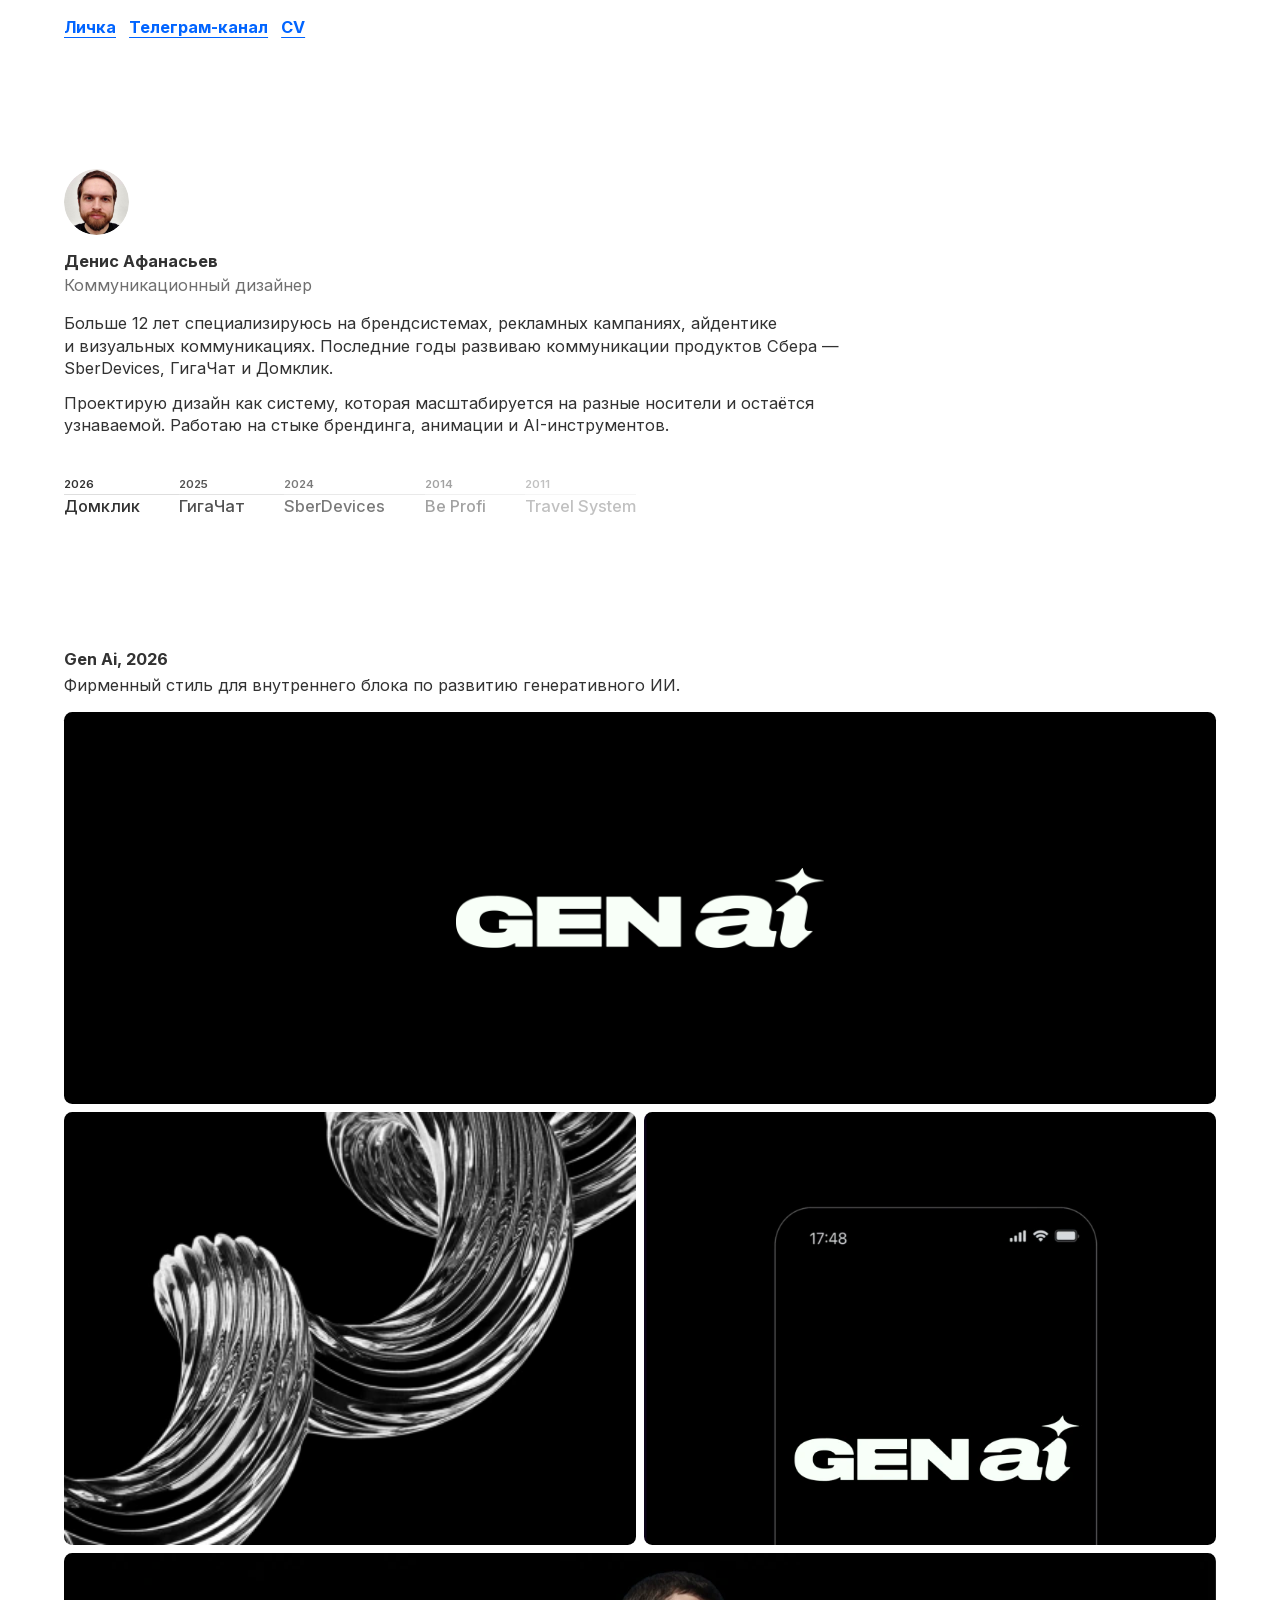
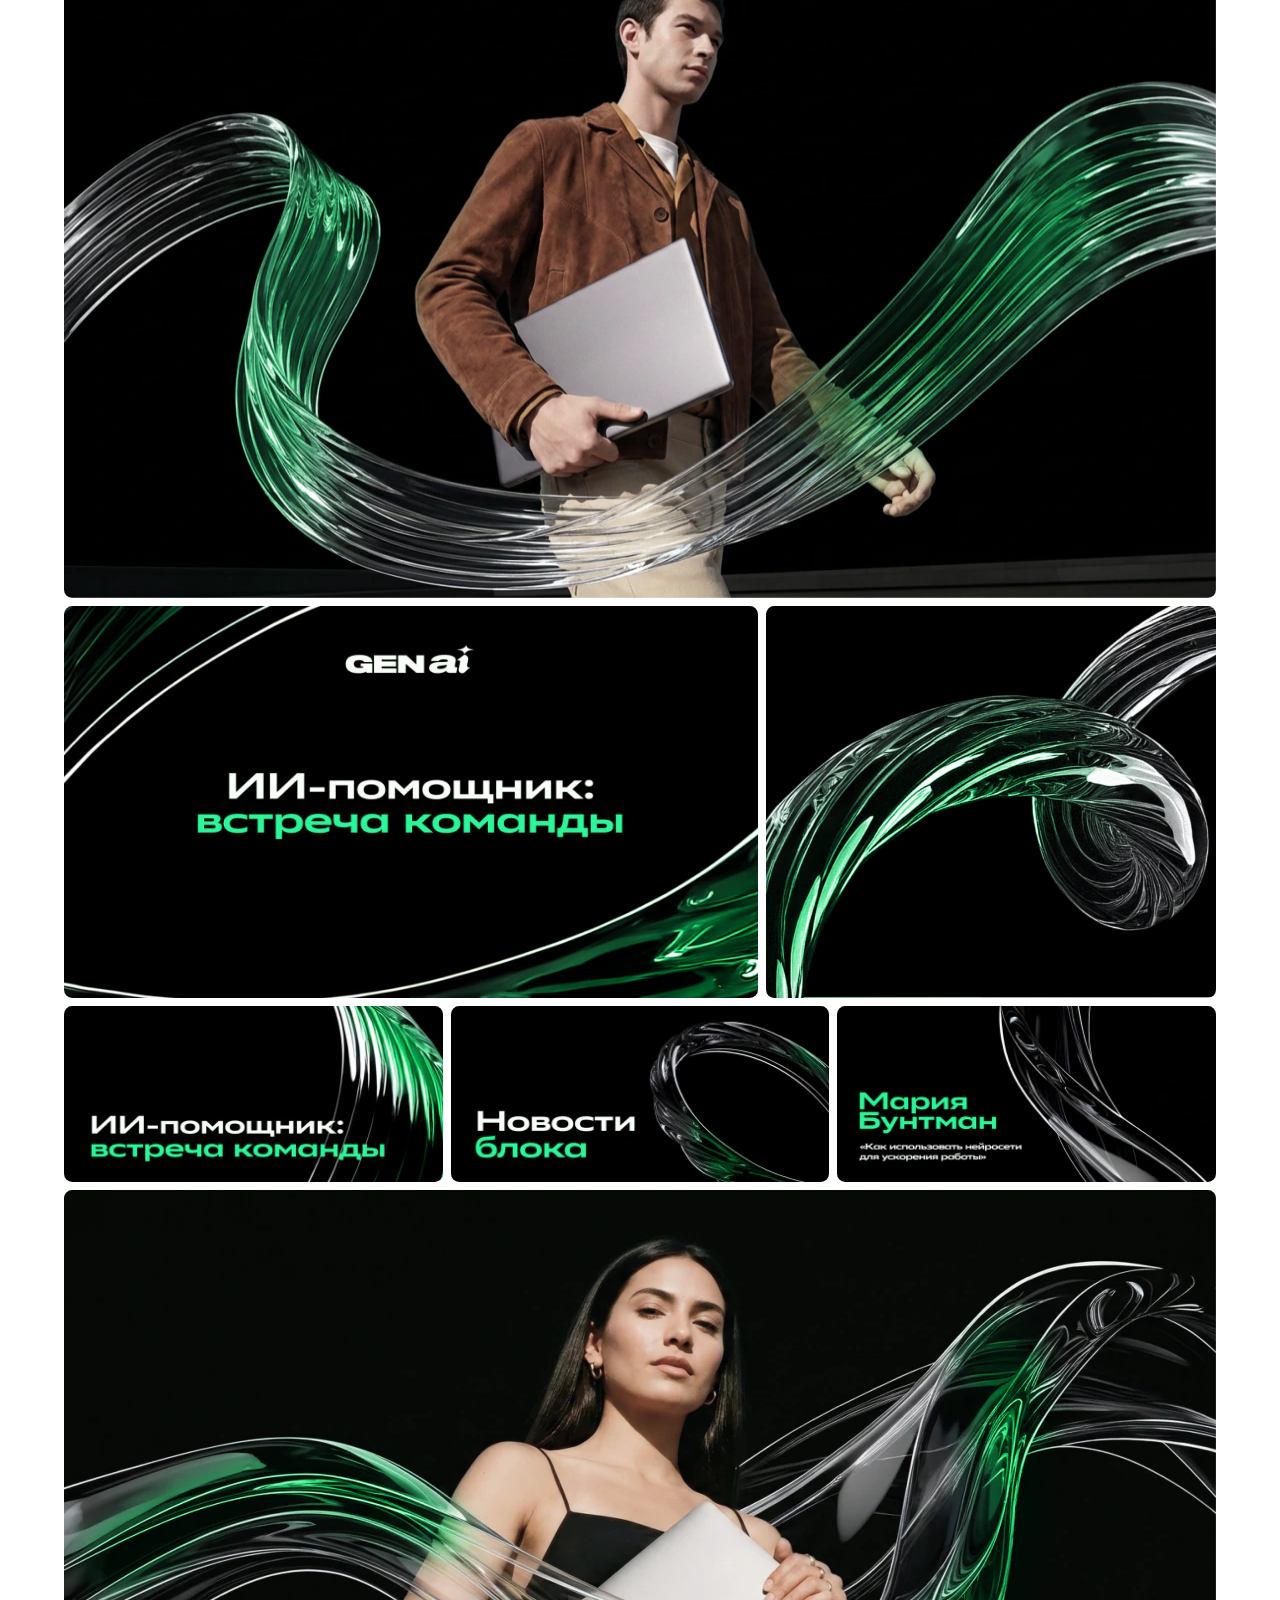
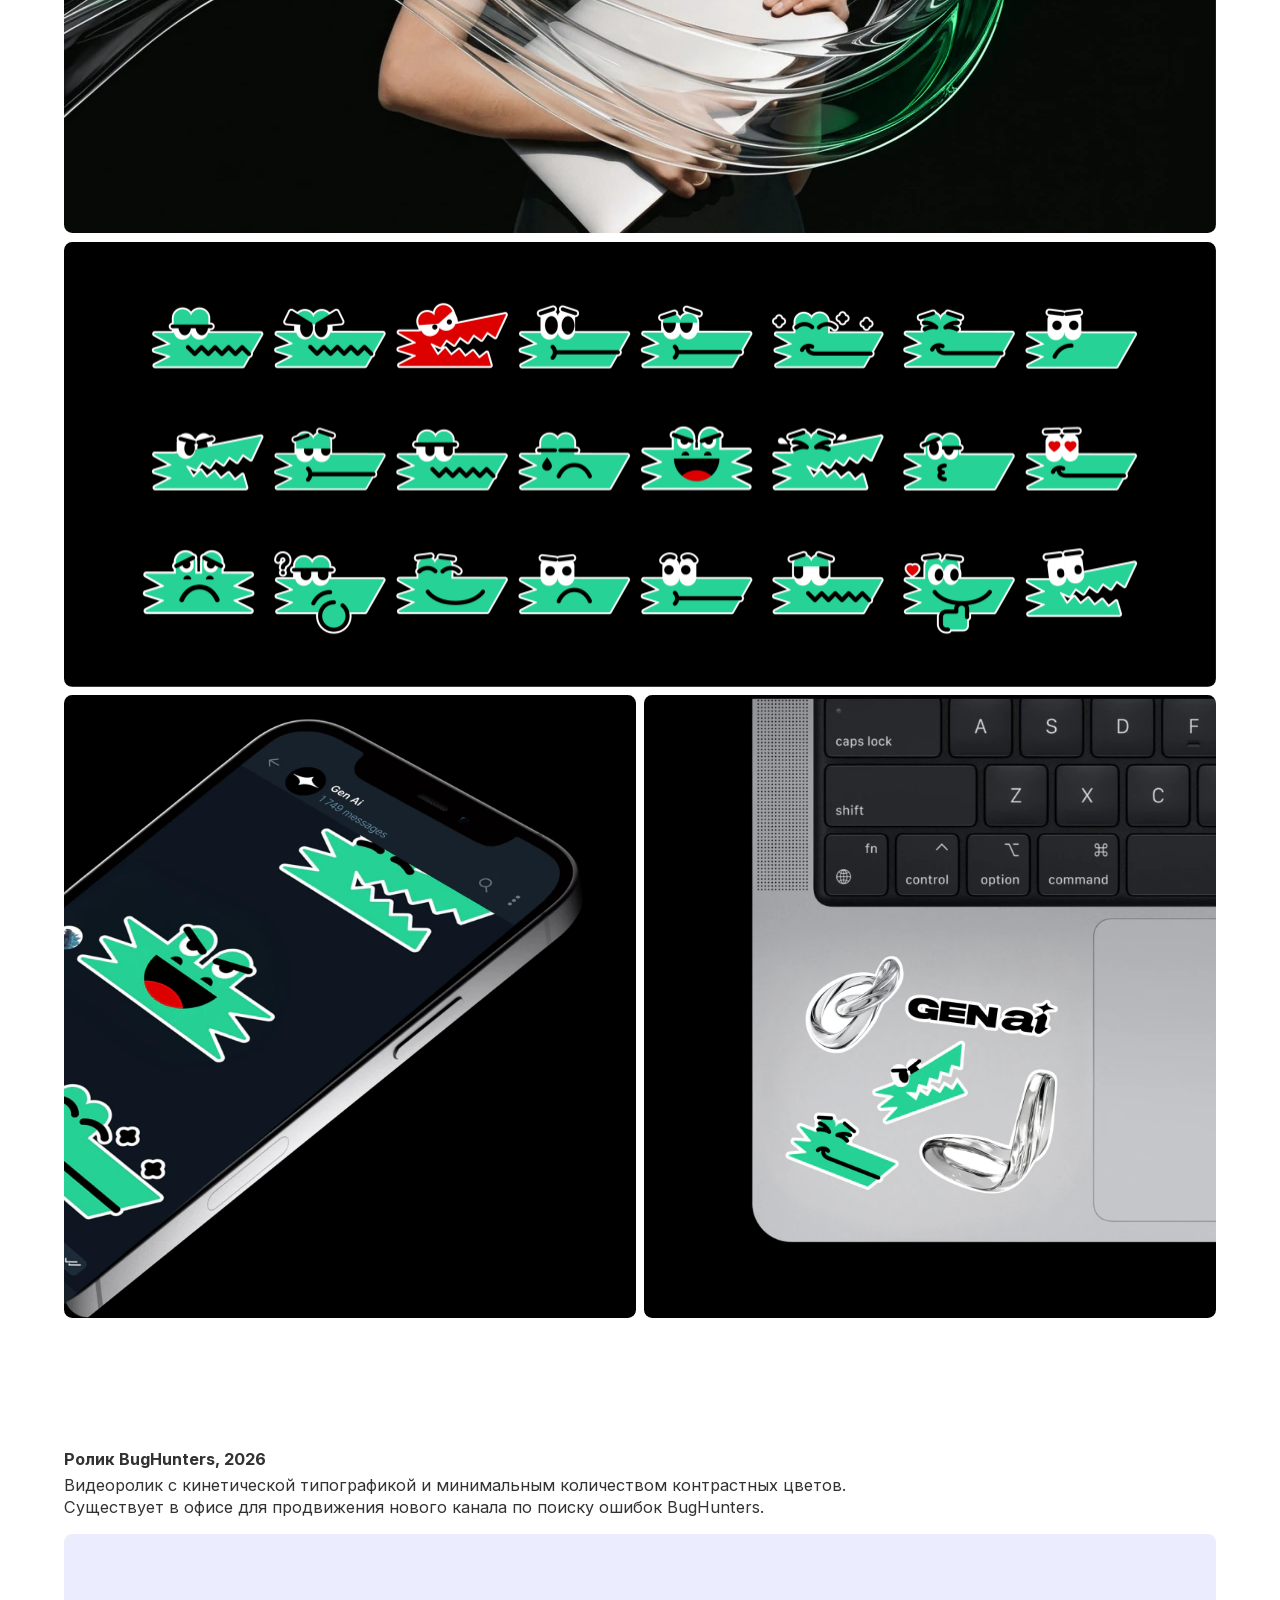
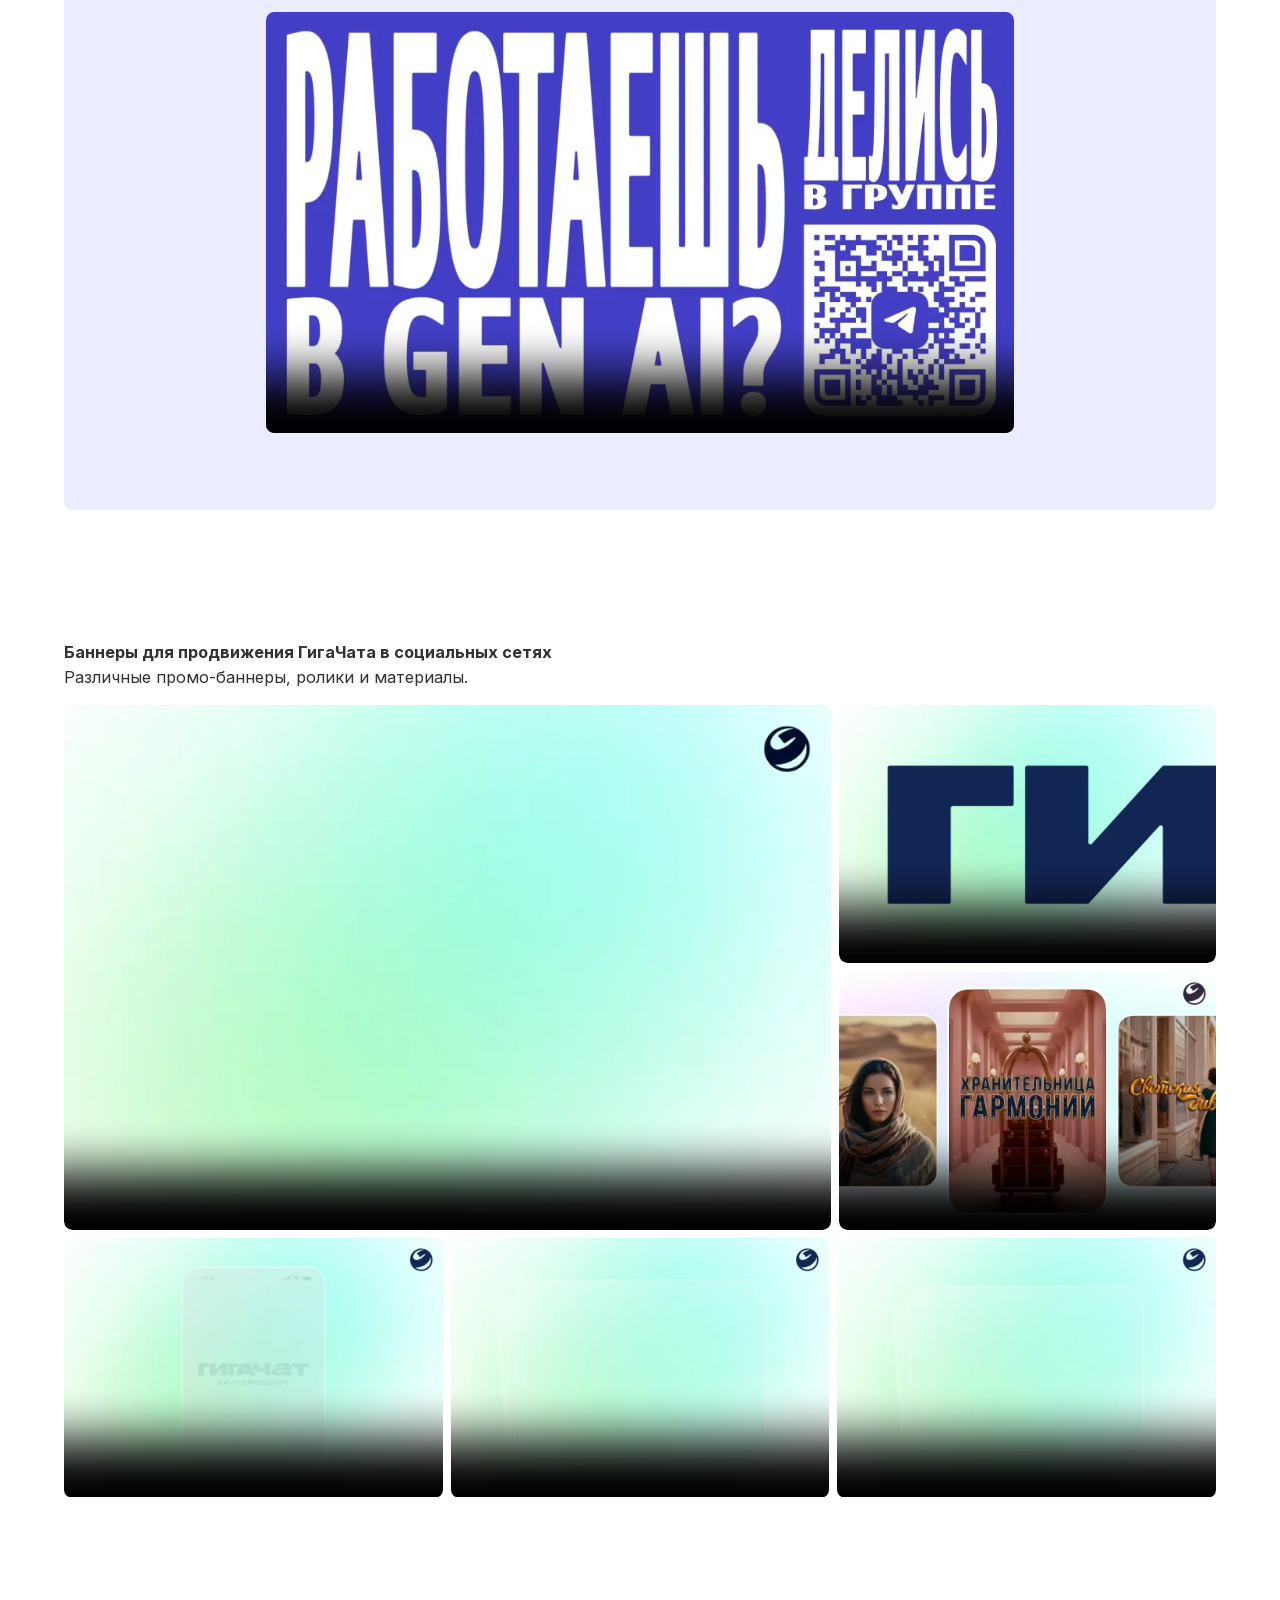
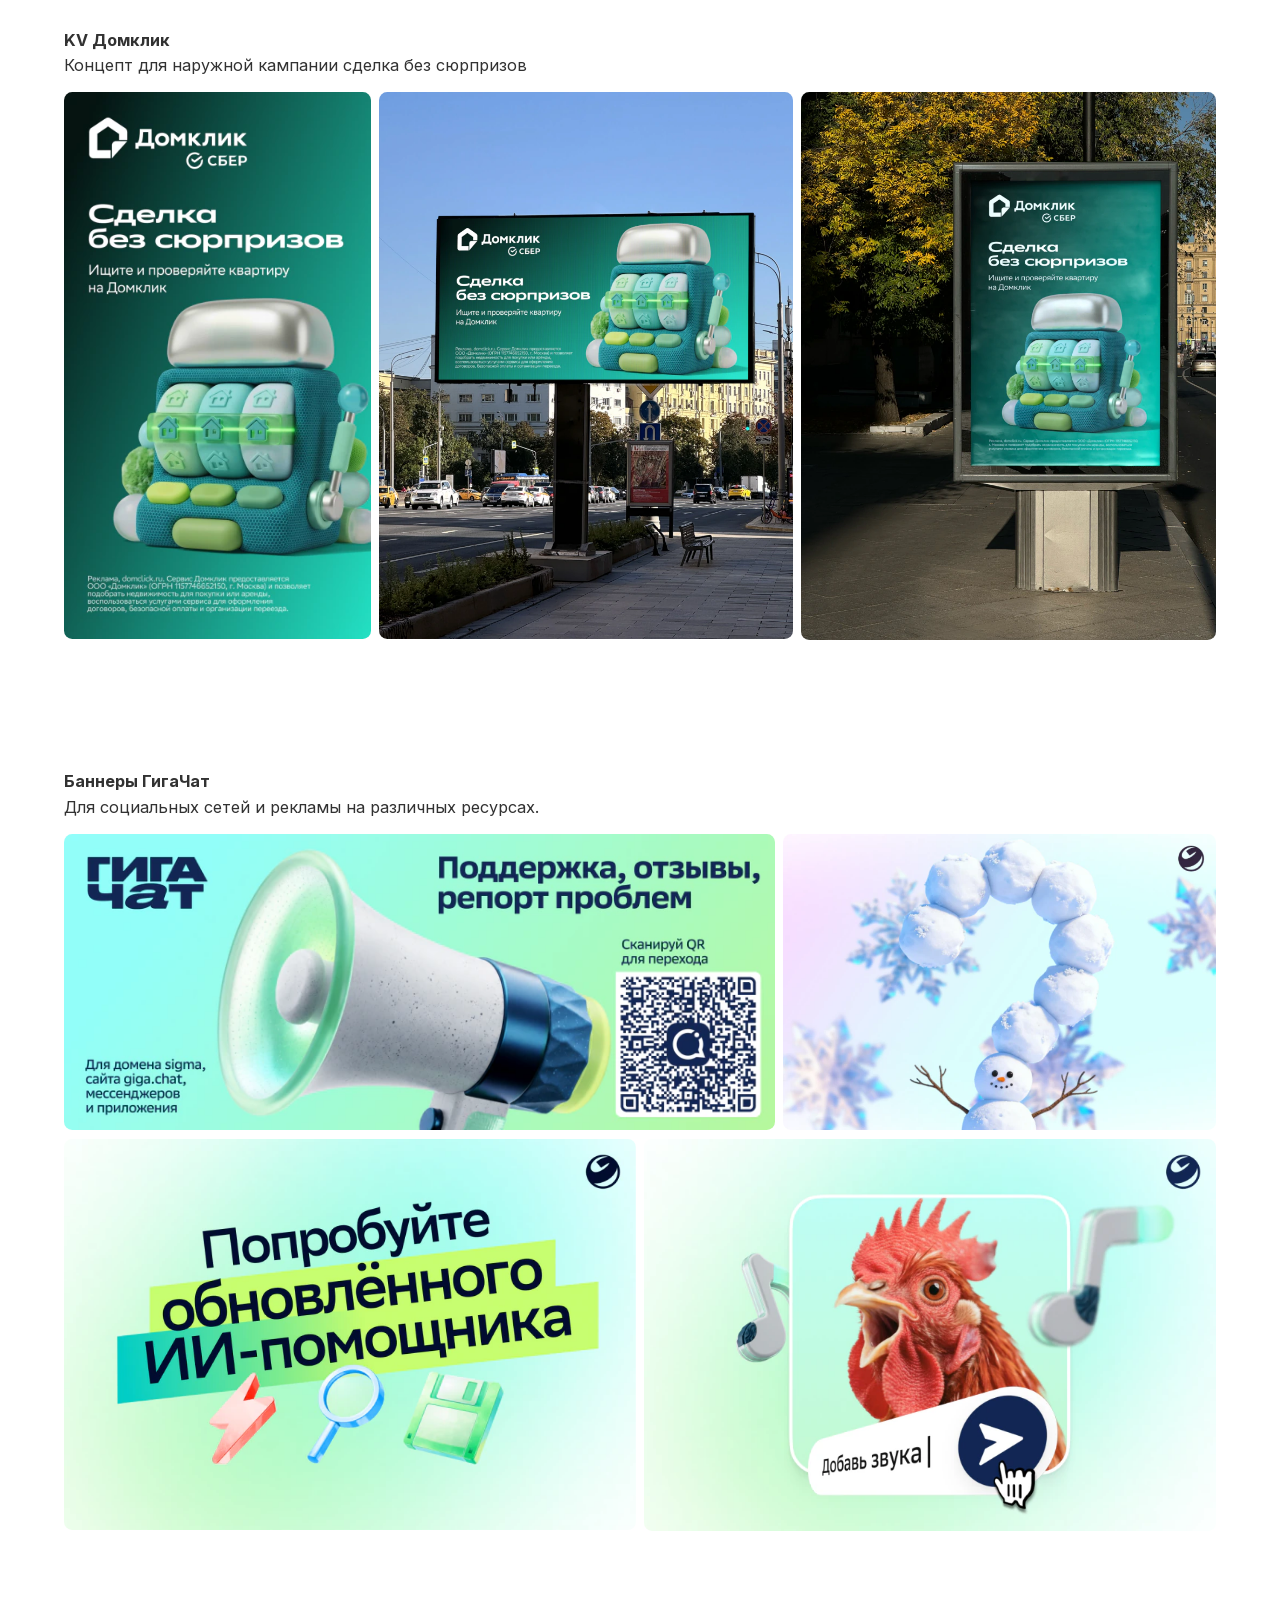
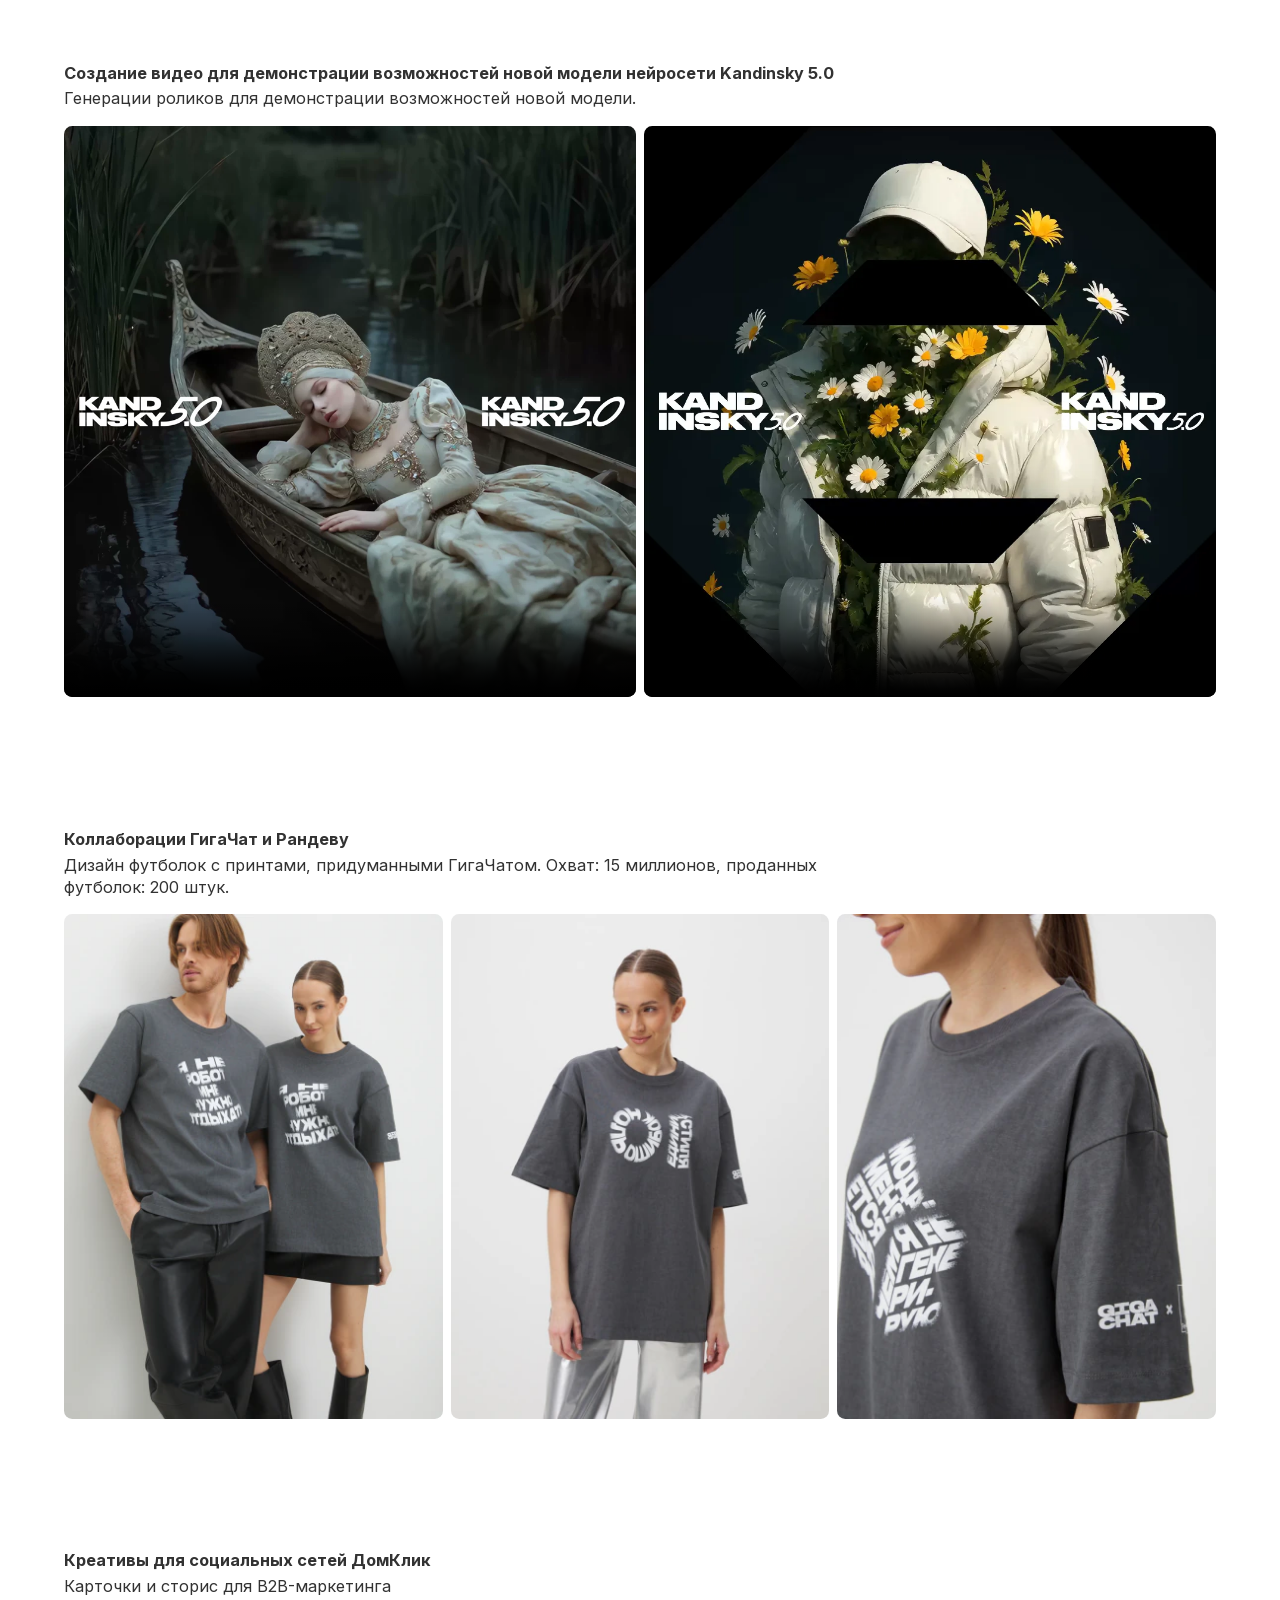
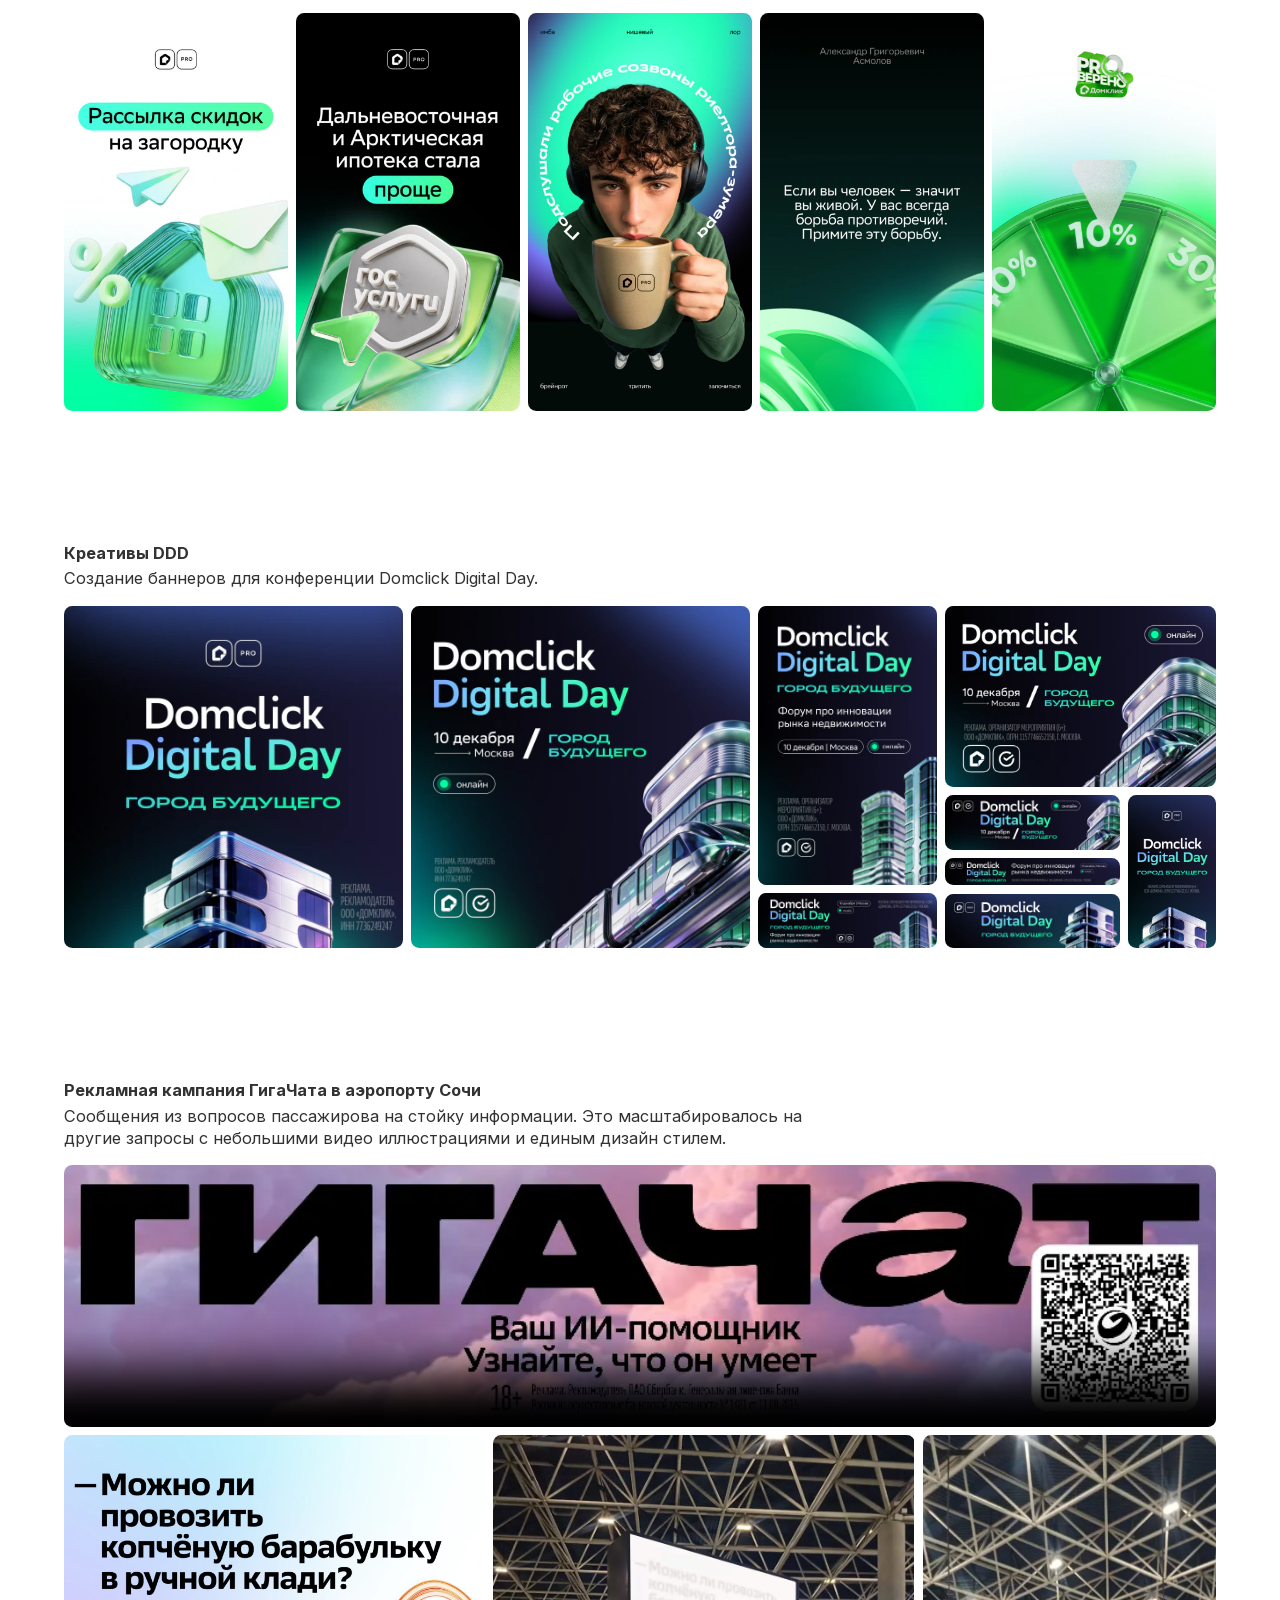
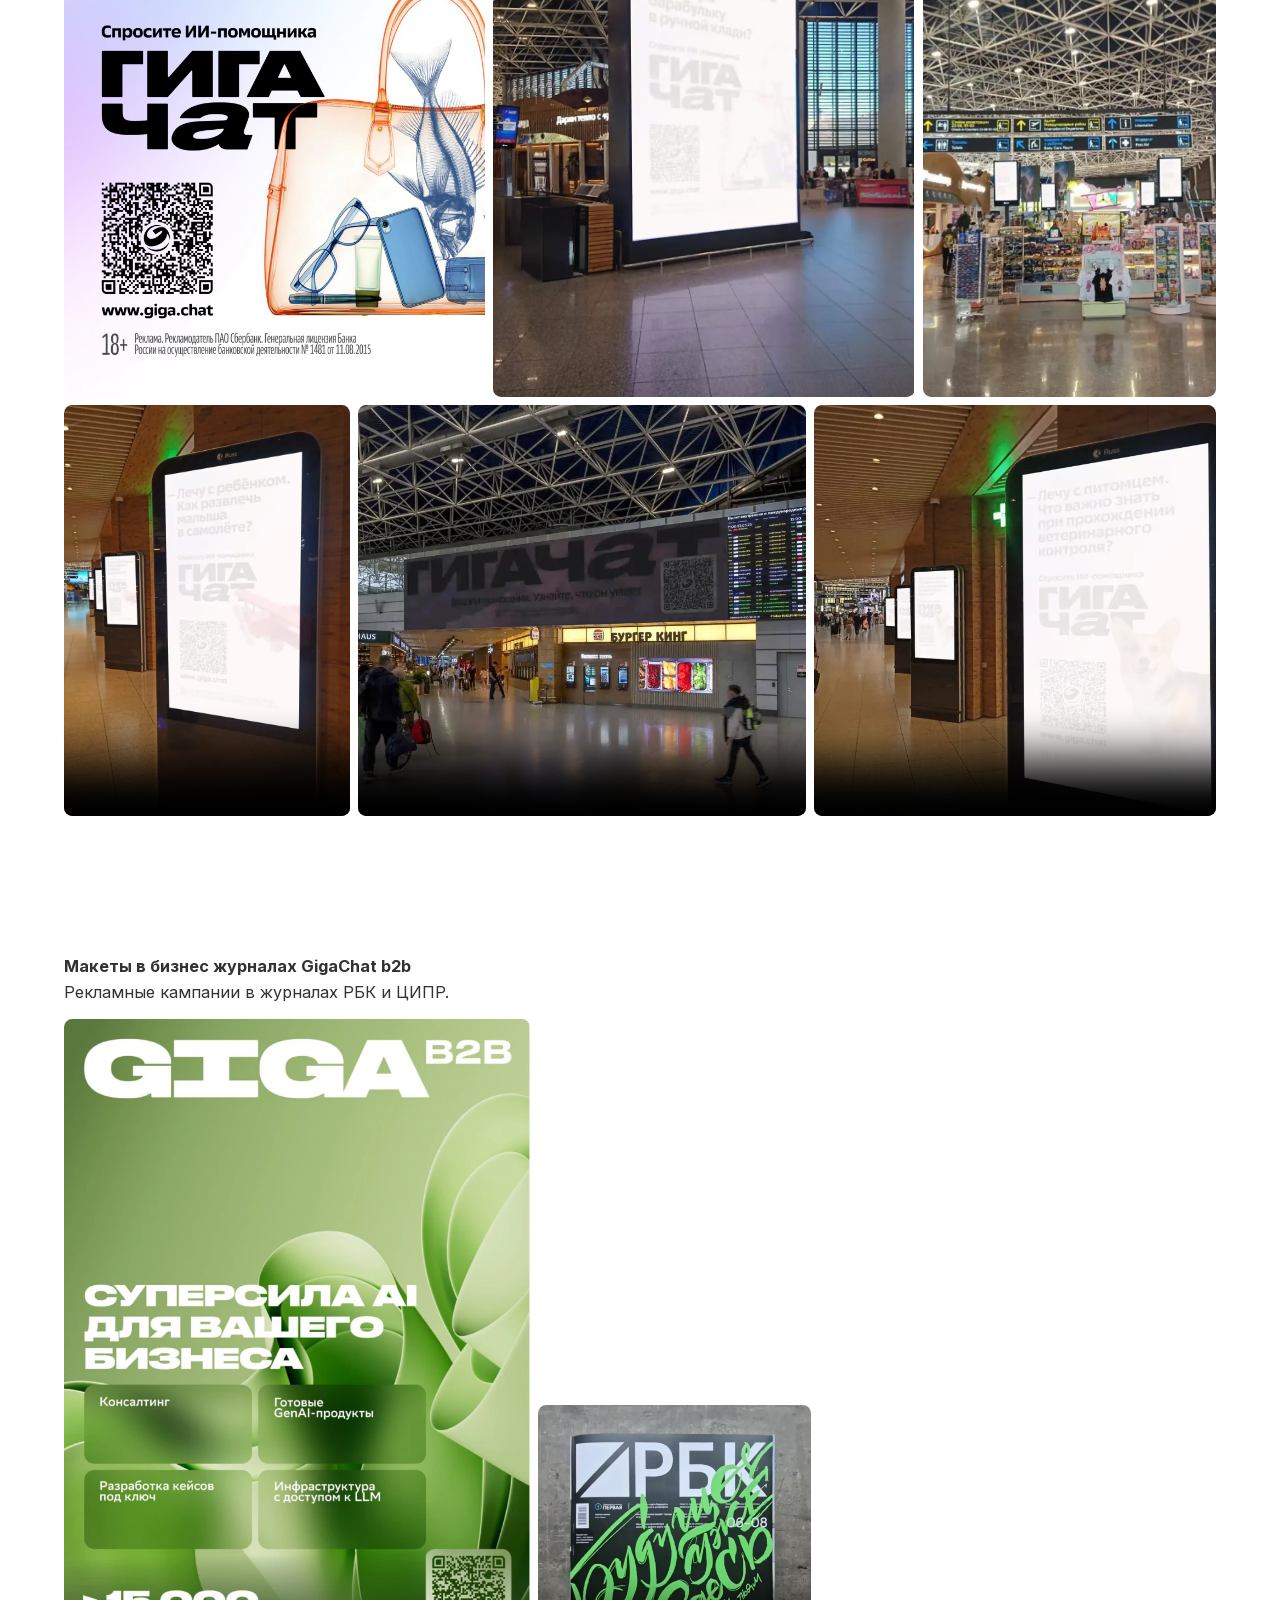
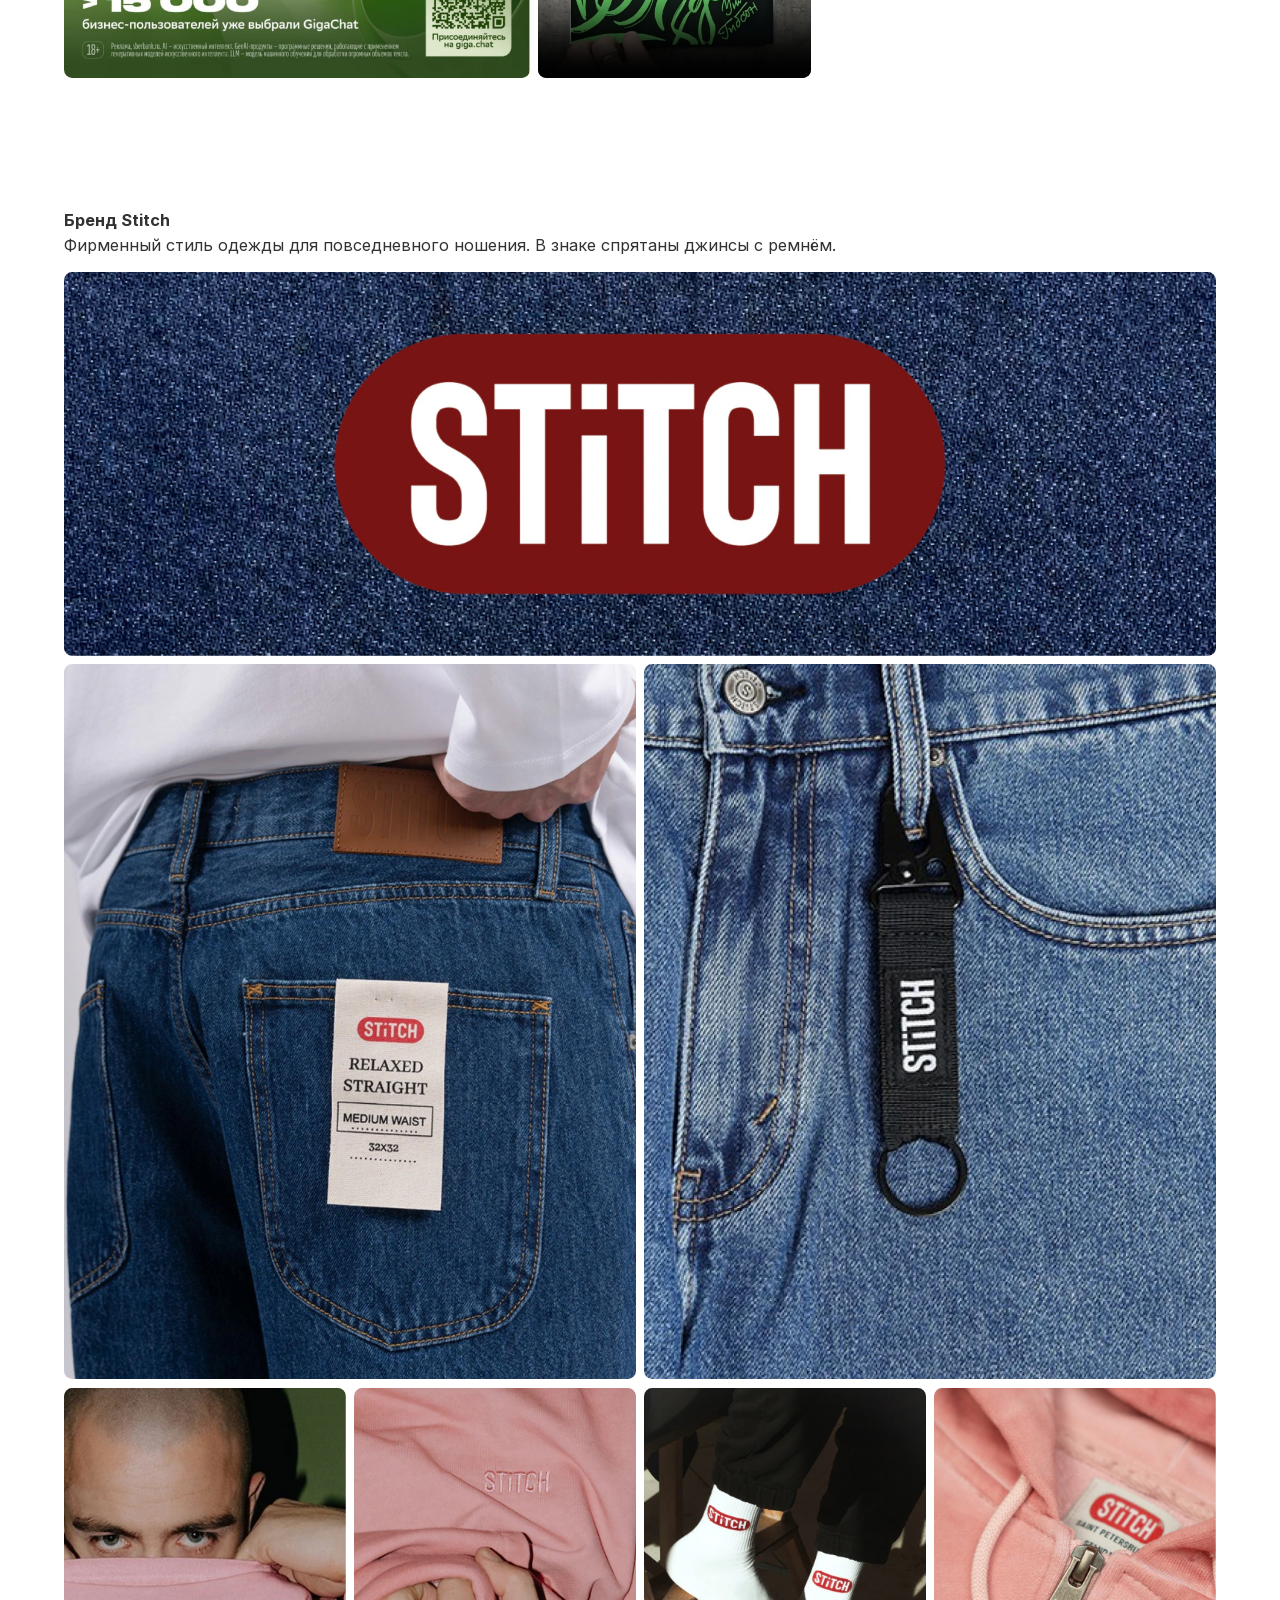
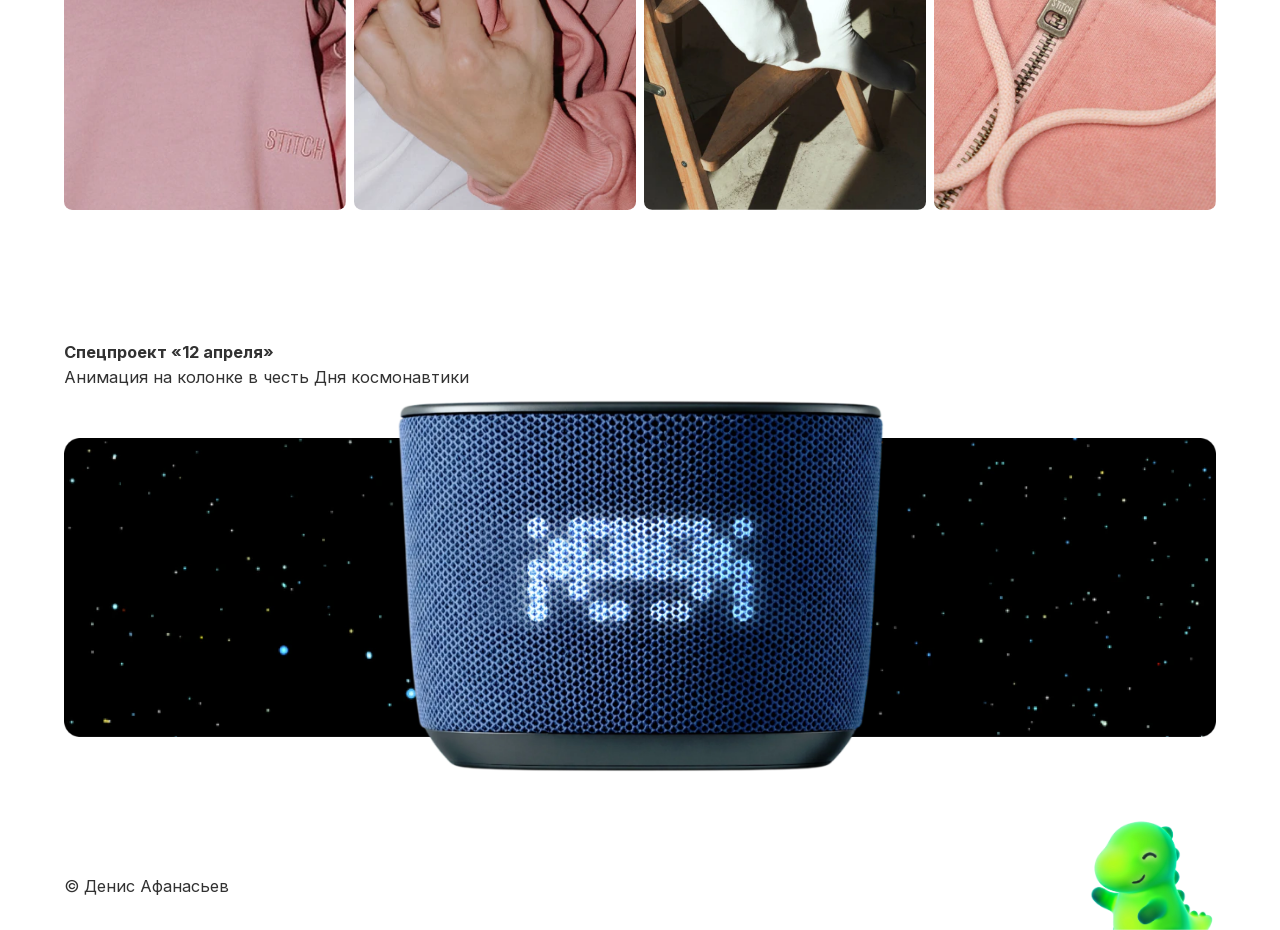
==== commit 3bb60871: "delete-vi" ====
--- a/index.html
+++ b/index.html
@@ -388,7 +388,6 @@
     </div>
 
 
-    vi
     <div class="v-space XL"></div>
 
     <div class="wrapper">
@@ -740,7 +739,8 @@
                             sizes="auto, 100vw" width="2769" height="719" class="space-day-stars" alt="" loading="lazy"
                             decoding="async">
 
-                        <div class="space-day-speaker" role="img" aria-label="Умная колонка с пиксельной анимацией"></div>
+                        <div class="space-day-speaker" role="img" aria-label="Умная колонка с пиксельной анимацией">
+                        </div>
                     </div>
                 </div>
             </div>
@@ -762,4 +762,4 @@
 
 </body>
 
-</html>
+</html>
